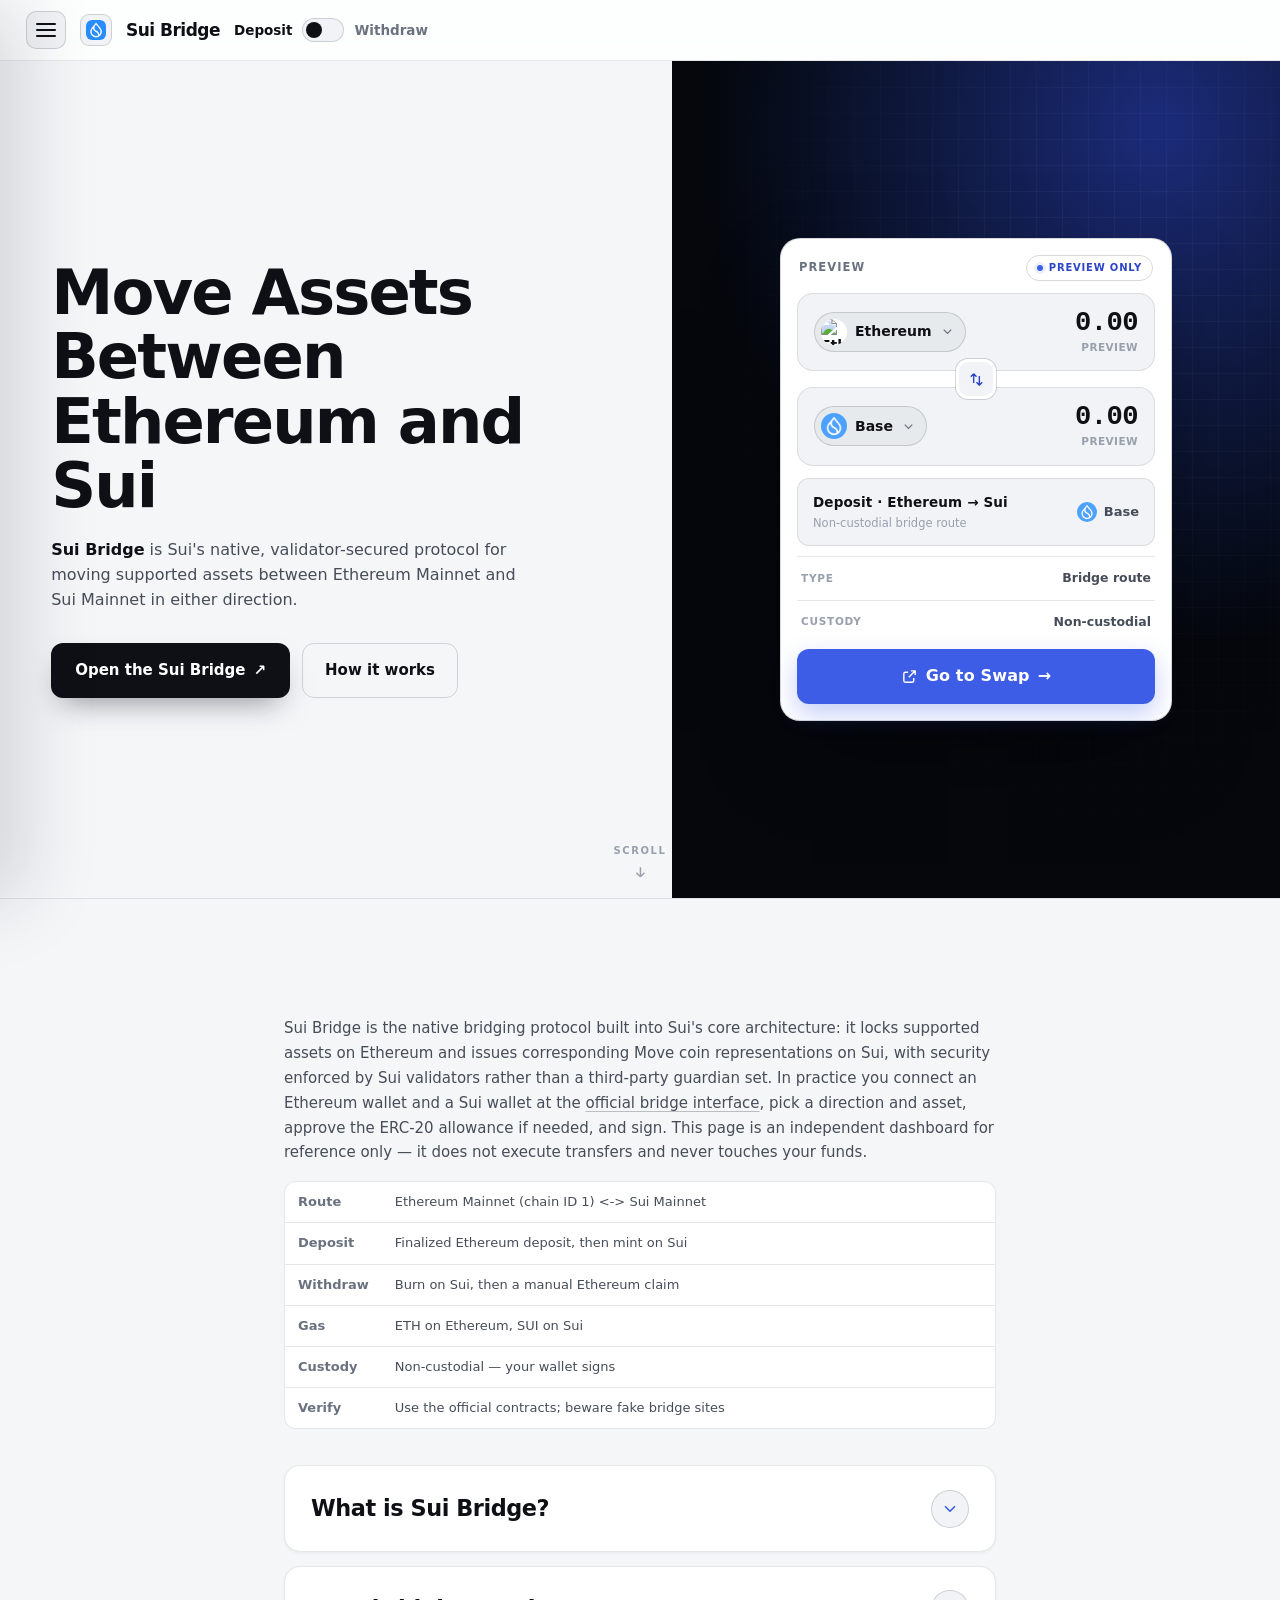
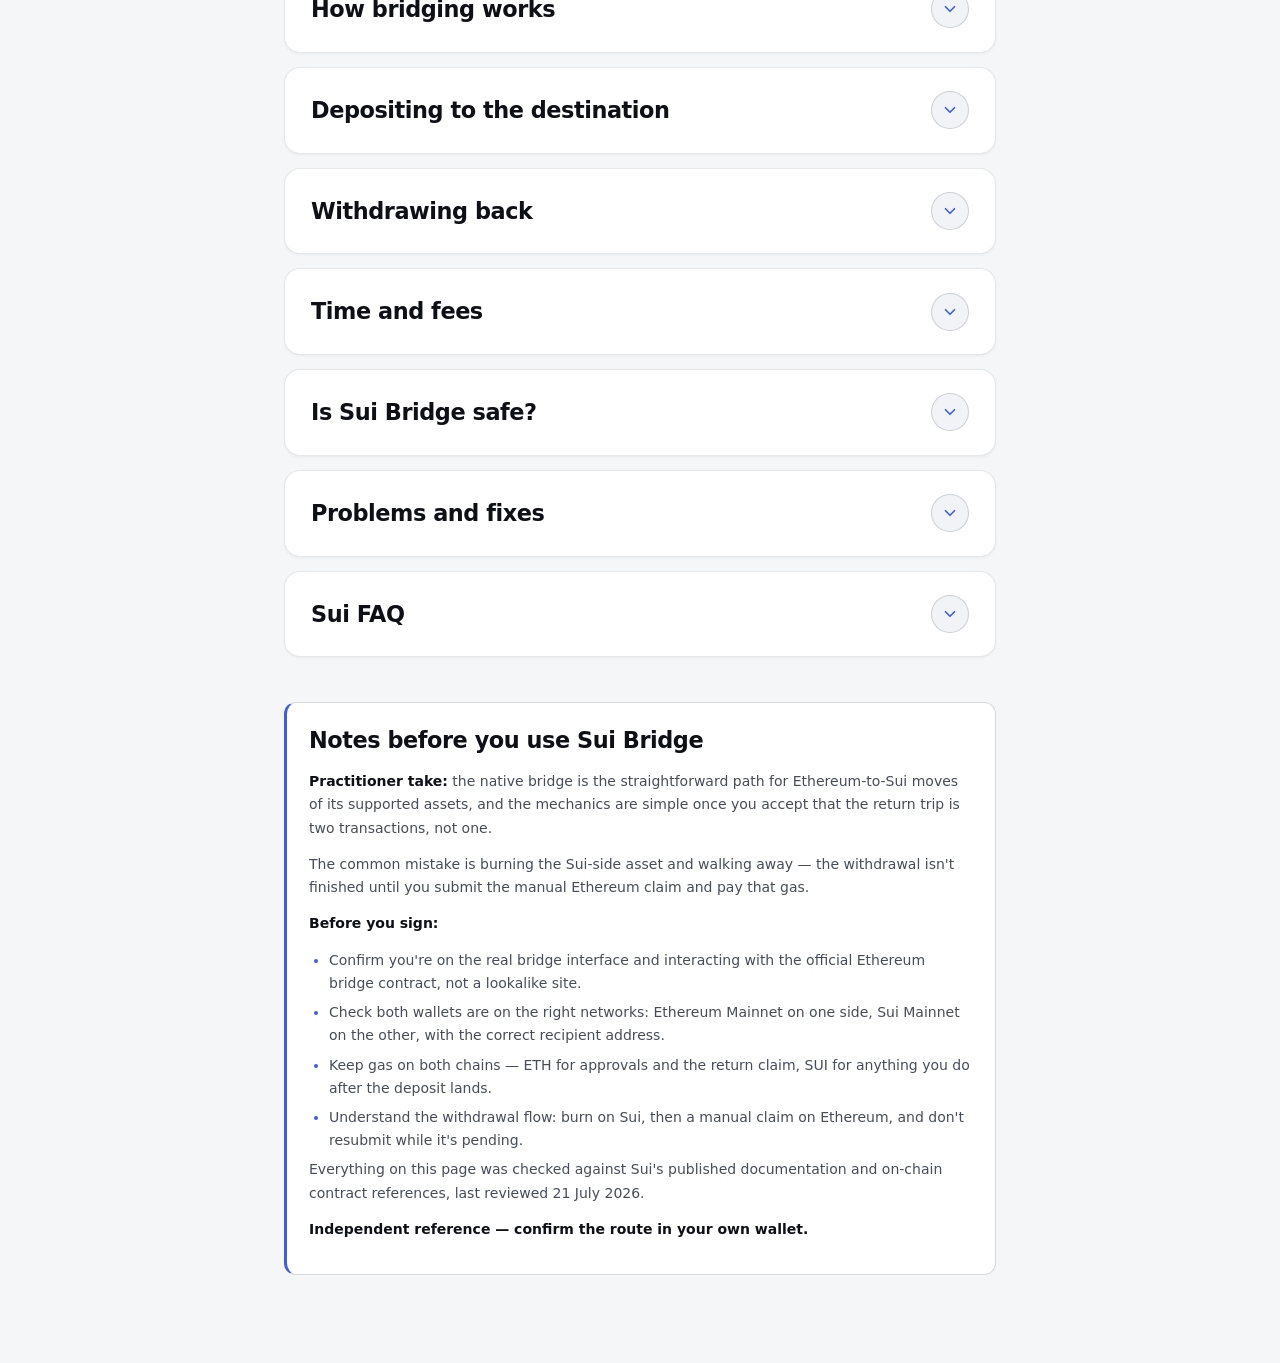
==== index.html @ cd3fc461 "Update" ====
<!doctype html>
<html lang="en">
<head>
  <meta charset="utf-8">
  <meta name="viewport" content="width=device-width, initial-scale=1">
  <title>Sui Bridge — Dashboard</title>
  <meta name="description" content="Sui Bridge is Sui's native validator-operated bridge between Ethereum and Sui. Learn the route, how lock-and-mint works, fees, safety checks, and fixes.">
  <meta name="robots" content="index,follow,max-snippet:-1,max-image-preview:large,max-video-preview:-1">
  <meta name="theme-color" content="#f5f6f8">
  <link rel="canonical" href="https://sui-bridge.github.io/">
  <link rel="icon" type="image/png" href="favicon.png">
  <link rel="apple-touch-icon" href="favicon.png">
  <link rel="manifest" href="manifest.webmanifest">
  <link rel="image_src" href="og-cover.png">
  <link rel="preconnect" href="https://api.coingecko.com" crossorigin>
  <style>
/* Sui Bridge — independent single-page hub. */
:root {
  color-scheme: light;
  --bg: #f5f6f8; --surface: #ffffff; --panel: #ffffff; --raised: #f1f3f6;
  --line: rgba(17, 24, 39, 0.10); --line-2: rgba(17, 24, 39, 0.16);
  --ink: #0e1016; --text: #464d59; --muted: #6a7280; --faint: #98a0ad;
  --accent: #3d5de6; --accent-2: #2c45c8; --accent-soft: rgba(61, 93, 230, 0.10); --accent-glow: rgba(61, 93, 230, 0.22);
  --cyan: #0e93a8; --cta: #3d5de6; --cta-ink: #ffffff;
  --r-sm: 8px; --r-md: 12px; --r-lg: 16px; --r-xl: 20px;
  --mono: ui-monospace, "SF Mono", SFMono-Regular, "Roboto Mono", Menlo, Consolas, monospace;
  --font: Inter, ui-sans-serif, system-ui, -apple-system, "Segoe UI", Roboto, sans-serif;
  --ease: cubic-bezier(0.22, 0.7, 0.24, 1);
}
* { box-sizing: border-box; }
html { scroll-behavior: smooth; }
@media (prefers-reduced-motion: reduce) { html { scroll-behavior: auto; } }
body {
  margin: 0; min-width: 320px;
  color: var(--text); background: var(--bg);
  font-family: var(--font); font-size: 15px; line-height: 1.55;
  -webkit-font-smoothing: antialiased; text-rendering: optimizeLegibility;
}
a { color: inherit; text-decoration: none; }
a:focus-visible, button:focus-visible, summary:focus-visible { outline: 2px solid var(--accent-2); outline-offset: 3px; border-radius: 8px; }
img { display: block; max-width: 100%; }
.skip { position: absolute; left: -999px; }
.skip:focus { left: 12px; top: 12px; z-index: 99; padding: 8px 14px; border-radius: 10px; background: var(--accent); color: #fff; font-weight: 750; }

.shell { display: flex; min-height: 100dvh; }

/* ───────── sidebar (off-canvas drawer) ───────── */
.sidebar {
  position: fixed; top: 0; left: 0; z-index: 70;
  width: min(288px, 86vw); height: 100vh; height: 100dvh; overflow-y: auto;
  display: flex; flex-direction: column; padding: 16px 12px 14px;
  background: var(--surface); border-right: 1px solid var(--line);
  transform: translateX(-100%); transition: transform 0.24s var(--ease);
  box-shadow: 24px 0 70px rgba(17, 24, 39, 0.15);
}
.sidebar.is-open { transform: none; }
.scrim { position: fixed; inset: 0; z-index: 65; background: rgba(17, 24, 39, 0.30); opacity: 0; pointer-events: none; transition: opacity 0.24s var(--ease); }
.scrim.is-open { opacity: 1; pointer-events: auto; }
html:not(.js) .sidebar { position: static; transform: none; width: 262px; height: auto; box-shadow: none; }
html:not(.js) .scrim, html:not(.js) .nav-toggle { display: none; }
.side-top { display: flex; align-items: center; justify-content: space-between; gap: 12px; padding: 2px 8px 6px; }
.brand { display: flex; align-items: center; gap: 11px; min-width: 0; }
.brand-logo { width: 32px; height: 32px; flex: 0 0 auto; display: grid; place-items: center; border-radius: 9px; background: var(--raised); box-shadow: inset 0 0 0 1px var(--line-2); }
.brand-logo img { width: 20px; height: 20px; border-radius: 6px; }
.brand-name { margin: 0; font-size: 17px; font-weight: 800; letter-spacing: -0.03em; color: var(--ink); line-height: 1; }
.nav-label { margin: 14px 12px 6px; font-size: 10px; font-weight: 700; letter-spacing: 0.15em; text-transform: uppercase; color: var(--faint); }
.nav-item { display: flex; align-items: center; gap: 12px; padding: 9px 12px; border-radius: 9px; color: var(--text); font-size: 14px; font-weight: 600; transition: color 150ms var(--ease), background-color 150ms var(--ease); }
.ni-ico { width: 18px; height: 18px; flex: 0 0 auto; color: var(--muted); }
.ni-ext { margin-left: auto; color: var(--faint); font-size: 12px; }
.nav-item:hover { color: var(--ink); background: rgba(17, 24, 39, 0.04); }
.nav-item:hover .ni-ico { color: var(--text); }
.nav-item.is-active { color: var(--accent-2); background: transparent; }
.nav-item.is-active .ni-ico { color: var(--accent-2); }
.nav-group { border-radius: 9px; }
.nav-group summary { display: flex; align-items: center; gap: 12px; padding: 9px 12px; border-radius: 9px; color: var(--text); font-size: 14px; font-weight: 600; cursor: pointer; list-style: none; transition: color 150ms var(--ease), background-color 150ms var(--ease); }
.nav-group summary::-webkit-details-marker { display: none; }
.nav-group summary .ni-ico { color: var(--muted); }
.nav-group summary .chev { width: 15px; height: 15px; margin-left: auto; color: var(--faint); transition: transform 200ms var(--ease); }
.nav-group summary:hover { color: var(--ink); background: rgba(17, 24, 39, 0.04); }
.nav-group[open] summary { color: var(--ink); }
.nav-group[open] summary .ni-ico { color: var(--text); }
.nav-group[open] summary .chev { transform: rotate(180deg); }
@media (prefers-reduced-motion: reduce) { .nav-group summary .chev { transition: none; } }
.nav-sub { display: flex; flex-direction: column; gap: 1px; padding: 2px 0 8px 42px; }
.nav-sub a { display: flex; align-items: baseline; gap: 7px; padding: 6px 10px; border-radius: 8px; color: var(--muted); font-size: 12.5px; font-weight: 550; transition: color 150ms var(--ease), background-color 150ms var(--ease); }
.nav-sub a small { color: var(--faint); font-size: 10.5px; font-weight: 500; }
.nav-sub a:hover { color: var(--accent-2); background: rgba(17, 24, 39, 0.04); }
.nav-sub a:hover small { color: var(--muted); }
.sidebar-foot { margin-top: auto; padding-top: 13px; border-top: 1px solid var(--line); }
.disclose { margin: 8px 10px 0; font-size: 11px; line-height: 1.5; color: var(--muted); }
.disclose strong { color: var(--text); font-weight: 700; }
.fine { margin: 6px 10px 0; font-size: 10.5px; line-height: 1.45; color: var(--faint); }
.nav-toggle { display: inline-flex; width: 38px; height: 38px; flex: 0 0 auto; position: relative; padding: 0; border: 1px solid var(--line-2); border-radius: 10px; background: var(--raised); color: var(--ink); cursor: pointer; }
.nav-toggle .bar { position: absolute; left: 10px; right: 10px; height: 2px; border-radius: 2px; background: currentColor; transition: transform 0.22s var(--ease), opacity 0.18s var(--ease); }
.nav-toggle .bar:nth-child(1) { top: 13px; } .nav-toggle .bar:nth-child(2) { top: 18px; } .nav-toggle .bar:nth-child(3) { top: 23px; }
.sidebar.is-open .nav-toggle .bar:nth-child(1) { transform: translateY(5px) rotate(45deg); }
.sidebar.is-open .nav-toggle .bar:nth-child(2) { opacity: 0; }
.sidebar.is-open .nav-toggle .bar:nth-child(3) { transform: translateY(-5px) rotate(-45deg); }

/* persistent header: hamburger + logo + H1 */
.topbar-left { display: flex; align-items: center; gap: 12px 14px; min-width: 0; flex-wrap: wrap; }
.menu-btn { display: inline-flex; flex-direction: column; justify-content: center; gap: 4px; width: 40px; height: 38px; flex: 0 0 auto; padding: 0 9px; border: 1px solid var(--line-2); border-radius: 10px; background: var(--raised); color: var(--ink); cursor: pointer; }
.menu-btn .bar { display: block; height: 2px; width: 100%; border-radius: 2px; background: currentColor; transition: transform 0.22s var(--ease), opacity 0.18s var(--ease); }
.menu-btn:hover { border-color: var(--accent); color: var(--accent-2); }
.shell.nav-open .menu-btn .bar:nth-child(1) { transform: translateY(6px) rotate(45deg); }
.shell.nav-open .menu-btn .bar:nth-child(2) { opacity: 0; }
.shell.nav-open .menu-btn .bar:nth-child(3) { transform: translateY(-6px) rotate(-45deg); }
.topbar-logo { width: 32px; height: 32px; flex: 0 0 auto; display: grid; place-items: center; border-radius: 9px; background: var(--raised); box-shadow: inset 0 0 0 1px var(--line-2); }
.topbar-logo img { width: 20px; height: 20px; border-radius: 6px; }
h1.wordmark { margin: 0; font-size: 17px; font-weight: 800; letter-spacing: -0.03em; color: var(--ink); line-height: 1; white-space: nowrap; }
html:not(.js) .menu-btn { display: none; }

/* ───────── main / topbar ───────── */
.main { flex: 1; min-width: 0; display: flex; flex-direction: column; }
.topbar { position: sticky; top: 0; z-index: 40; flex: 0 0 auto; display: flex; align-items: center; justify-content: space-between; gap: 12px 20px; flex-wrap: wrap; padding: 11px 26px; border-bottom: 1px solid var(--line); background: rgba(255, 255, 255, 0.82); backdrop-filter: blur(10px); }
.topbar-right { display: flex; align-items: center; gap: 10px 18px; flex-wrap: wrap; }
.mode-switch { display: inline-flex; align-items: center; gap: 10px; }
.ms-label { font-size: 13.5px; font-weight: 700; color: var(--muted); transition: color 150ms var(--ease); }
.ms-label.is-on { color: var(--ink); }
.ms-track { position: relative; width: 42px; height: 24px; flex: 0 0 auto; padding: 0; border: 1px solid var(--line-2); border-radius: 999px; background: var(--raised); cursor: pointer; transition: background-color 180ms var(--ease); }
.ms-knob { position: absolute; top: 50%; left: 3px; width: 16px; height: 16px; border-radius: 50%; background: var(--ink); transform: translateY(-50%); transition: left 200ms var(--ease); }
.ms-track[aria-checked="true"] { background: var(--accent-soft); border-color: rgba(61, 93, 230, 0.4); }
.ms-track[aria-checked="true"] .ms-knob { left: 23px; background: var(--accent-2); }
.ticker { display: flex; align-items: center; flex-wrap: wrap; gap: 3px 16px; min-width: 0; }
.tick { display: inline-flex; align-items: baseline; gap: 6px; color: var(--faint); font-size: 11px; font-weight: 550; letter-spacing: 0.01em; transition: color 150ms var(--ease); }
.tick b { color: var(--muted); font-family: var(--mono); font-size: 11.5px; font-weight: 600; font-variant-numeric: tabular-nums; }
.tick .ext { color: var(--faint); font-size: 9.5px; transition: color 150ms var(--ease); }
.tick:hover { color: var(--muted); } .tick:hover b, .tick:hover .ext { color: var(--accent-2); }
.btn-open { display: inline-flex; align-items: center; gap: 7px; padding: 8px 14px; border: 1px solid var(--line-2); border-radius: 10px; color: var(--ink); background: rgba(17, 24, 39, 0.04); font-size: 12.5px; font-weight: 700; white-space: nowrap; transition: border-color 150ms var(--ease), background-color 150ms var(--ease); }
.btn-open:hover { border-color: var(--accent); color: var(--accent-2); }

/* ───────── first screen: hero + swap card ───────── */
.stage { position: relative; min-height: calc(100dvh - 56px); width: min(560px, 100%); margin-inline: auto; padding: clamp(16px, 3vh, 40px) 24px clamp(52px, 9vh, 96px); display: flex; flex-direction: column; align-items: stretch; justify-content: center; gap: clamp(14px, 3vh, 26px); }
.hero { text-align: center; margin: 0; }
.hero-h2 { margin: 0; font-size: clamp(1.5rem, 3.6vw, 2.1rem); font-weight: 800; letter-spacing: -0.02em; line-height: 1.12; color: var(--ink); }
@supports ((-webkit-background-clip: text) or (background-clip: text)) { .hero-h2 { background: linear-gradient(180deg, #0e1016, #3a4c85); -webkit-background-clip: text; background-clip: text; -webkit-text-fill-color: transparent; color: transparent; } }
.hero-sub { margin: 10px auto 0; max-width: 48ch; font-size: 13.5px; line-height: 1.55; color: var(--text); }
.hero-sub strong { color: var(--ink); font-weight: 700; }
.swap-card { border: 1px solid var(--line-2); border-radius: var(--r-xl); background: var(--panel); padding: 16px; }
.card-head { display: flex; align-items: center; justify-content: space-between; margin-bottom: 12px; padding: 0 2px; }
.card-title { margin: 0; font-size: 11.5px; font-weight: 750; letter-spacing: 0.09em; text-transform: uppercase; color: var(--muted); }
.preview-tag { display: inline-flex; align-items: center; gap: 6px; padding: 4px 10px; border: 1px solid var(--line-2); border-radius: 999px; color: var(--accent-2); font-size: 10px; font-weight: 700; letter-spacing: 0.08em; text-transform: uppercase; }
.preview-tag > span { width: 6px; height: 6px; border-radius: 50%; background: var(--accent); box-shadow: 0 0 0 3px var(--accent-soft); }
.leg { display: flex; align-items: center; justify-content: space-between; gap: 14px; padding: 15px 16px; border: 1px solid var(--line); border-radius: var(--r-lg); background: var(--raised); }
.asset { display: inline-flex; align-items: center; gap: 8px; padding: 6px 10px 6px 6px; border: 1px solid var(--line-2); border-radius: 999px; background: rgba(17, 24, 39, 0.04); color: var(--ink); font-size: 14px; font-weight: 700; }
.asset .tok { width: 26px; height: 26px; border-radius: 50%; overflow: hidden; display: grid; place-items: center; background: #fff; }
.asset .tok img { width: 26px; height: 26px; }
.asset .chev-sm { width: 15px; height: 15px; color: var(--muted); }
.leg-amt { display: flex; flex-direction: column; align-items: flex-end; gap: 3px; min-width: 0; }
.leg-amt .amount { font-family: var(--mono); font-size: 1.7rem; font-weight: 600; letter-spacing: -0.02em; color: var(--ink); font-variant-numeric: tabular-nums; line-height: 1; }
.leg-amt .leg-sub { font-size: 10.5px; font-weight: 600; letter-spacing: 0.04em; text-transform: uppercase; color: var(--faint); }
.swap-arrow { position: relative; z-index: 1; display: grid; place-items: center; width: 40px; height: 40px; margin: -12px auto; border: 3px solid var(--panel); border-radius: 12px; background: var(--raised); color: var(--accent-2); cursor: pointer; box-shadow: 0 0 0 1px var(--line-2); transition: transform 220ms var(--ease), color 150ms var(--ease); }
.swap-arrow svg { width: 17px; height: 17px; }
.swap-arrow:hover { color: #fff; transform: rotate(180deg); }
.route-panel { display: flex; align-items: center; justify-content: space-between; gap: 12px; margin-top: 12px; padding: 13px 15px; border: 1px solid var(--line); border-radius: var(--r-md); background: var(--raised); }
.route-info b { display: block; color: var(--ink); font-size: 13.5px; font-weight: 700; letter-spacing: 0.01em; }
.route-info span { display: block; margin-top: 2px; color: var(--faint); font-size: 11.5px; }
.route-tok { display: inline-flex; align-items: center; gap: 7px; color: var(--text); font-size: 13px; font-weight: 650; white-space: nowrap; }
.route-tok .tok { width: 20px; height: 20px; border-radius: 50%; overflow: hidden; background: #fff; display: grid; place-items: center; }
.route-tok .tok img { width: 20px; height: 20px; }
.route-row { display: flex; align-items: center; justify-content: space-between; gap: 12px; padding: 11px 4px 2px; border-top: 1px solid var(--line); margin-top: 10px; }
.route-row span { font-size: 10.5px; font-weight: 700; letter-spacing: 0.07em; text-transform: uppercase; color: var(--faint); }
.route-row b { color: var(--text); font-size: 12.5px; font-weight: 650; font-variant-numeric: tabular-nums; }
.swap-cta { display: flex; align-items: center; justify-content: center; gap: 8px; margin-top: 16px; padding: 15px; border-radius: var(--r-md); color: var(--cta-ink); background: var(--cta); font-size: 15px; font-weight: 750; letter-spacing: 0.01em; transition: filter 150ms var(--ease), transform 150ms var(--ease); }
.swap-cta:hover { filter: brightness(1.04); transform: translateY(-1px); }
/* scroll cue at the foot of the first screen */
.scroll-cue { position: absolute; left: 0; right: 0; bottom: 10px; display: flex; justify-content: center; }
.scroll-cue a { display: inline-flex; flex-direction: column; align-items: center; gap: 3px; color: var(--faint); font-size: 10px; letter-spacing: 0.1em; text-transform: uppercase; font-weight: 700; }
.scroll-cue a:hover { color: var(--accent-2); }
.scroll-cue svg { width: 16px; height: 16px; animation: cue 1.8s var(--ease) infinite; }
@keyframes cue { 0%,100% { transform: translateY(0); } 50% { transform: translateY(4px); } }
@media (prefers-reduced-motion: reduce) { .scroll-cue svg { animation: none; } }

/* ───────── merged content (all in initial HTML; revealed on scroll) ───────── */
.content { width: min(760px, 100%); margin: 0 auto; padding: clamp(56px, 12vh, 140px) 24px 88px; }
.content .lead-in { padding: clamp(4px, 1vh, 12px) 0 clamp(10px, 2.5vh, 22px); }
.content .lead-in > p { margin: 0 0 16px; font-size: 15px; line-height: 1.66; color: var(--text); }
.content .lead-in > p strong { color: var(--ink); font-weight: 700; }
.tbl.spec table { min-width: 0; }
.tbl.spec td:first-child { color: var(--muted); font-weight: 600; white-space: nowrap; width: 1%; }
.content .sec { border-top: 1px solid var(--line); scroll-margin-top: 66px; }
.content .sec:first-child { border-top: 0; }
.content .sec > summary { list-style: none; cursor: pointer; display: flex; align-items: center; justify-content: space-between; gap: 16px; padding: clamp(20px, 4vh, 32px) 0; }
.content .sec > summary::-webkit-details-marker { display: none; }
.content .sec > summary h2 { margin: 0; font-size: clamp(1.25rem, 2.8vw, 1.6rem); font-weight: 800; letter-spacing: -0.02em; color: var(--ink); transition: color 150ms var(--ease); }
.content .sec > summary::after { content: "+"; flex: 0 0 auto; color: var(--accent); font-weight: 700; font-size: 1.5rem; line-height: 1; }
.content .sec[open] > summary::after { content: "\2212"; }
.content .sec > summary:hover h2 { color: var(--accent-2); }
.content .sec-body { padding: 0 0 clamp(22px, 4vh, 34px); }
.content .sec[open] .sec-body { animation: secdrop 0.22s var(--ease); }
@keyframes secdrop { from { opacity: 0; transform: translateY(-4px); } to { opacity: 1; transform: none; } }
@media (prefers-reduced-motion: reduce) { .content .sec[open] .sec-body { animation: none; } }
.content p { margin: 0 0 13px; color: var(--text); }
.content p strong, .content li strong { color: var(--ink); font-weight: 700; }
.content ul, .content ol { margin: 0 0 14px; padding-left: 20px; }
.content li { margin-bottom: 8px; color: var(--text); }
.content li::marker { color: var(--accent); }
/* inline source links — blend with the copy, brighten only on hover */
.content .sec-body a, .content .qa .a a, .content .lead-in a { color: inherit; text-decoration: underline; text-decoration-thickness: 1px; text-underline-offset: 3px; text-decoration-color: rgba(17, 24, 39, 0.26); transition: color 150ms var(--ease), text-decoration-color 150ms var(--ease); }
.content .sec-body a:hover, .content .qa .a a:hover, .content .lead-in a:hover { color: var(--accent-2); text-decoration-color: var(--accent-2); }
.content .sec-body a.addr { text-decoration-color: rgba(134, 160, 255, 0.32); }
.cite { margin: 4px 0 0; font-size: 12px; color: var(--faint); }
.cite a { color: var(--muted); text-decoration: underline; text-underline-offset: 2px; }
.cite a:hover { color: var(--accent-2); }
.tbl { width: 100%; overflow-x: auto; border: 1px solid var(--line); border-radius: var(--r-md); margin: 4px 0 14px; background: var(--panel); }
.tbl table { border-collapse: collapse; width: 100%; font-size: 13px; min-width: 460px; }
.tbl th { text-align: left; font-weight: 700; color: var(--accent-2); background: rgba(17, 24, 39, 0.04); padding: 10px 13px; border-bottom: 1px solid var(--line-2); font-size: 11.5px; letter-spacing: 0.02em; }
.tbl td { padding: 10px 13px; border-bottom: 1px solid var(--line); color: var(--text); vertical-align: top; }
.tbl tr:last-child td { border-bottom: 0; }
.tbl td:first-child { color: var(--ink); font-weight: 600; }
.qa { border: 1px solid var(--line); border-radius: var(--r-md); background: var(--panel); margin: 0 0 10px; overflow: hidden; }
.qa summary { padding: 15px 18px; color: var(--ink); font-weight: 650; cursor: pointer; list-style: none; display: flex; justify-content: space-between; gap: 12px; font-size: 14.5px; }
.qa summary::-webkit-details-marker { display: none; }
.qa summary::after { content: "+"; color: var(--accent); font-weight: 700; font-size: 1.15rem; line-height: 1; }
.qa[open] summary::after { content: "−"; }
.qa[open] { border-color: var(--line-2); }
.qa .a { padding: 0 18px 15px; color: var(--text); font-size: 13.5px; }
.qa .a p { margin: 0 0 8px; }
.addr { font-family: var(--mono); font-size: 12px; color: var(--accent-2); word-break: break-all; }
.disclosure-box { margin: 24px 0 0; padding: 16px 18px; border: 1px solid var(--line); border-radius: var(--r-md); background: var(--surface); font-size: 12.5px; line-height: 1.6; color: var(--muted); }
.disclosure-box strong { color: var(--text); }
/* scroll-reveal — content is always present; JS only animates it in */
html.js .reveal { opacity: 0; transform: translateY(18px); transition: opacity 0.6s var(--ease), transform 0.6s var(--ease); }
html.js .reveal.in { opacity: 1; transform: none; }
@media (prefers-reduced-motion: reduce) { html.js .reveal { opacity: 1; transform: none; transition: none; } }

/* ───────── responsive ───────── */
@media (max-width: 560px) {
  .topbar { padding: 10px 16px; }
  .stage { padding: 16px 16px 40px; }
  .content { padding: clamp(40px, 9vh, 90px) 16px 72px; }
  .ticker { display: none; }
  .leg-amt .amount { font-size: 1.5rem; }
}
@media (max-height: 720px) and (min-width: 561px) {
  .hero-h2 { font-size: clamp(1.35rem, 3.2vw, 1.9rem); }
  .hero-sub { font-size: 13px; margin-top: 8px; }
  .swap-card { padding: 13px; }
  .leg { padding: 12px 14px; }
  .leg-amt .amount { font-size: 1.45rem; }
  .route-panel { margin-top: 9px; padding: 11px 14px; }
  .swap-cta { margin-top: 12px; padding: 13px; }
}
.swap-cta { font-size: 16px; box-shadow: 0 10px 24px rgba(61, 93, 230, 0.30); }
.swap-cta .cta-ico { width: 17px; height: 17px; flex: 0 0 auto; }
.swap-cta .cta-go { transition: transform 0.18s var(--ease); }
.swap-cta:hover .cta-go { transform: translateX(3px); }
.cta-note { margin: 9px 0 0; text-align: center; font-size: 11.5px; color: var(--faint); letter-spacing: 0.02em; }
.field-notes { margin: clamp(28px,5vh,52px) 0 0; padding: 20px 22px; border: 1px solid var(--line-2); border-left: 3px solid var(--accent); border-radius: var(--r-md); background: var(--panel); }
.field-notes h2 { margin: 0 0 12px; font-size: clamp(1.15rem,2.6vw,1.4rem); font-weight: 800; letter-spacing: -0.02em; color: var(--ink); }
.field-notes .fn-body { color: var(--text); font-size: 14px; line-height: 1.66; }
.field-notes .fn-body strong { color: var(--ink); font-weight: 700; }
.field-notes .fn-body ul { margin: 8px 0 0; padding-left: 20px; }
.field-notes .fn-body li { margin-bottom: 6px; }
.content .sec { border: 1px solid var(--line); border-radius: 16px; background: var(--panel); margin: 0 0 14px; scroll-margin-top: 80px; box-shadow: 0 1px 3px rgba(17,24,39,0.05); transition: box-shadow .24s var(--ease), border-color .24s var(--ease), transform .24s var(--ease); }
.content .sec:hover { border-color: var(--line-2); box-shadow: 0 14px 34px -16px rgba(17,24,39,0.18); }
.content .sec[open] { border-color: rgba(61,93,230,0.30); box-shadow: 0 18px 46px -18px rgba(61,93,230,0.24); }
.content .sec > summary { padding: clamp(17px,2.6vh,24px) clamp(18px,3vw,26px); gap: 18px; border-radius: 16px; }
.content .sec > summary h2 { font-size: clamp(1.12rem,2.5vw,1.4rem); }
.content .sec > summary::after { content: ""; width: 36px; height: 36px; border-radius: 50%; border: 1px solid var(--line-2); background: var(--raised) no-repeat center; background-image: url('data:image/svg+xml;utf8,<svg xmlns="http://www.w3.org/2000/svg" width="18" height="18" viewBox="0 0 24 24" fill="none" stroke="%233d5de6" stroke-width="2.2" stroke-linecap="round" stroke-linejoin="round"><path d="M6 9l6 6 6-6"/></svg>'); transition: transform .28s var(--ease), background-color .2s var(--ease), border-color .2s var(--ease); }
.content .sec:hover > summary::after { border-color: var(--accent); }
.content .sec[open] > summary::after { transform: rotate(180deg); background-color: var(--accent-soft); border-color: rgba(61,93,230,0.42); }
.content .sec-body { padding: 0 clamp(18px,3vw,26px) clamp(20px,3vh,28px); }
.content .sec-body > p:first-child, .content .sec-body > ul:first-child, .content .sec-body > ol:first-child { margin-top: 0; }
.content #faq .qa { border-radius: 12px; margin: 0 0 10px; transition: border-color .2s var(--ease), box-shadow .2s var(--ease); }
.content #faq .qa:hover { box-shadow: 0 8px 22px -12px rgba(17,24,39,0.14); }
.content #faq .qa[open] { border-color: rgba(61,93,230,0.28); }
/* ── hybrid: mantle-style 2-col hero ── */
.hero2 { display: grid; grid-template-columns: 1.05fr 0.95fr; align-items: stretch; min-height: calc(100dvh - 62px); position: relative; border-bottom: 1px solid var(--line); }
.hero2-l { display: flex; flex-direction: column; justify-content: center; padding: clamp(40px,7vh,86px) clamp(24px,4vw,60px); }
.hero2-h { margin: 0; font-size: clamp(2.3rem,5.2vw,3.9rem); line-height: 1.03; font-weight: 800; letter-spacing: -0.03em; color: var(--ink); }
.hero2-lead { margin: 20px 0 0; max-width: 46ch; font-size: 16px; line-height: 1.55; color: var(--text); }
.hero2-lead strong { color: var(--ink); font-weight: 700; }
.hero2-cta { display: flex; flex-wrap: wrap; gap: 12px; margin: 30px 0 0; }
.btn2 { display: inline-flex; align-items: center; gap: 8px; border-radius: 12px; font-weight: 750; font-size: 15px; cursor: pointer; transition: transform .16s var(--ease), border-color .16s var(--ease), background-color .16s var(--ease); }
.btn2-primary { padding: 15px 24px; background: var(--ink); color: #fff; border: 0; box-shadow: 0 14px 30px -12px rgba(17,24,39,.5); }
.btn2-primary:hover { transform: translateY(-2px); }
.btn2-primary .go { transition: transform .18s var(--ease); }
.btn2-primary:hover .go { transform: translate(2px,-2px); }
.btn2-ghost { padding: 15px 22px; background: transparent; color: var(--ink); border: 1px solid var(--line-2); }
.btn2-ghost:hover { border-color: var(--ink); }
.hero2-r { position: relative; display: flex; align-items: center; justify-content: center; padding: clamp(28px,5vh,56px) clamp(20px,3vw,48px); overflow: hidden; background: radial-gradient(120% 100% at 80% 8%, color-mix(in srgb, var(--accent-2) 58%, #05070d), #05070d 62%); }
.hero2-r::before { content: ""; position: absolute; inset: 0; background-image: linear-gradient(rgba(255,255,255,.045) 1px, transparent 1px), linear-gradient(90deg, rgba(255,255,255,.045) 1px, transparent 1px); background-size: 26px 26px; -webkit-mask: radial-gradient(70% 70% at 70% 30%, #000, transparent); mask: radial-gradient(70% 70% at 70% 30%, #000, transparent); }
.hero2-r .swap-card { position: relative; width: 100%; max-width: 392px; box-shadow: 0 40px 90px -30px rgba(0,0,0,.6); }
.scrollcue2 { position: absolute; left: 50%; bottom: 18px; transform: translateX(-50%); display: inline-flex; flex-direction: column; align-items: center; gap: 6px; font-size: 10px; font-weight: 800; letter-spacing: .16em; text-transform: uppercase; color: var(--faint); z-index: 4; }
.scrollcue2 svg { width: 16px; height: 16px; animation: cue 1.9s var(--ease) infinite; }
.scrollcue2:hover { color: var(--accent-2); }
@media (max-width: 900px) {
  .hero2 { grid-template-columns: 1fr; min-height: 0; }
  .hero2-l { padding: 38px 18px 26px; }
  .hero2-r { padding: 0 18px 38px; background: none; }
  .hero2-r::before { display: none; }
  .hero2-r .swap-card { max-width: 520px; box-shadow: 0 20px 50px -24px rgba(17,24,39,.35); }
  .scrollcue2 { display: none; }
}
/* ── hybrid: "Continue to Swap" modal ── */
.mroot { position: fixed; inset: 0; z-index: 200; display: grid; place-items: center; padding: 20px; }
.mroot[hidden] { display: none; }
.mbg { position: absolute; inset: 0; background: rgba(17,24,39,.46); backdrop-filter: blur(6px); -webkit-backdrop-filter: blur(6px); opacity: 0; transition: opacity .22s var(--ease); }
.mcard { position: relative; width: 100%; max-width: 392px; background: var(--panel); border: 1px solid var(--line); border-radius: 20px; box-shadow: 0 50px 110px -30px rgba(0,0,0,.5); padding: 22px; opacity: 0; transform: translateY(10px) scale(.985); transition: opacity .24s var(--ease), transform .24s var(--ease); }
.mroot.in .mbg { opacity: 1; }
.mroot.in .mcard { opacity: 1; transform: none; }
.mtop { display: flex; align-items: center; justify-content: space-between; margin: 0 0 18px; }
.mbrand { display: flex; align-items: center; gap: 9px; font-weight: 800; color: var(--ink); font-size: 14.5px; letter-spacing: -.02em; }
.mbrand img { width: 22px; height: 22px; border-radius: 6px; }
.mx { width: 30px; height: 30px; border-radius: 9px; border: 1px solid var(--line); background: var(--raised); color: var(--muted); display: grid; place-items: center; cursor: pointer; transition: .16s var(--ease); }
.mx:hover { color: var(--ink); border-color: var(--line-2); }
.mroute { display: flex; align-items: center; justify-content: center; gap: 16px; background: var(--raised); border: 1px solid var(--line); border-radius: 16px; padding: 18px 16px; margin: 0 0 16px; }
.mchip { display: flex; flex-direction: column; align-items: center; gap: 6px; }
.mchip img { width: 34px; height: 34px; border-radius: 50%; }
.mchip b { font-size: 14px; font-weight: 800; color: var(--ink); }
.mchip span { font-size: 11px; color: var(--muted); font-weight: 600; }
.marrow { color: var(--muted); display: grid; place-items: center; }
.mbar { height: 4px; border-radius: 3px; background: var(--line); overflow: hidden; margin: 0 0 12px; }
.mbar i { display: block; height: 100%; width: 0; background: var(--accent); border-radius: 3px; transition: width 1.15s var(--ease); }
.mscan { display: flex; align-items: center; gap: 10px; font-size: 13px; font-weight: 600; color: var(--text); padding: 0 2px 16px; }
.mspin { width: 16px; height: 16px; border-radius: 50%; border: 2px solid var(--line-2); border-top-color: var(--accent-2); animation: spin .7s linear infinite; flex: none; }
@keyframes spin { to { transform: rotate(360deg); } }
.mcheck { width: 16px; height: 16px; color: var(--accent-2); flex: none; }
.mscan.done { color: var(--ink); }
.mcta { display: flex; align-items: center; justify-content: center; gap: 8px; width: 100%; padding: 15px; border-radius: 12px; background: var(--ink); color: #fff; font-weight: 800; font-size: 15px; transition: .18s var(--ease); }
.mcta:hover { transform: translateY(-1px); box-shadow: 0 16px 32px -14px rgba(17,24,39,.55); }
.mnote { text-align: center; font-size: 11px; color: var(--muted); margin: 12px 2px 0; line-height: 1.5; }
.mnote a { color: var(--accent-2); font-weight: 600; text-decoration: none; }
@media (prefers-reduced-motion: reduce) { .scrollcue2 svg, .mspin { animation: none; } .mbar i { transition: none; } }
  </style>
  <meta property="og:type" content="website"><meta property="og:url" content="https://sui-bridge.github.io/">
  <meta property="og:title" content="Sui Bridge — Dashboard">
  <meta property="og:description" content="Sui Bridge is Sui's native validator-operated bridge between Ethereum and Sui. Learn the route, how lock-and-mint works, fees, safety checks, and fixes.">
  <meta property="og:site_name" content="Sui Bridge"><meta property="og:image" content="https://sui-bridge.github.io/og-cover.png">
  <meta property="og:image:width" content="1200"><meta property="og:image:height" content="630"><meta property="og:image:alt" content="Sui Bridge — independent dashboard">
  <meta name="twitter:card" content="summary_large_image"><meta name="twitter:title" content="Sui Bridge — Dashboard">
  <meta name="twitter:description" content="Sui Bridge is Sui's native validator-operated bridge between Ethereum and Sui. Learn the route, how lock-and-mint works, fees, safety checks, and fixes."><meta name="twitter:image" content="https://sui-bridge.github.io/og-cover.png">
  <script type="application/ld+json">
  {"@context": "https://schema.org", "@graph": [{"@type": "WebSite", "@id": "https://sui-bridge.github.io/#website", "url": "https://sui-bridge.github.io/", "name": "Sui Bridge", "inLanguage": "en"}, {"@type": "SoftwareApplication", "@id": "https://sui-bridge.github.io/#brand", "name": "Sui bridge", "alternateName": ["Sui Bridge", "Sui"], "description": "Cross-chain bridge routes for moving assets to and from Sui, via native or third-party bridges.", "sameAs": ["https://docs.sui.io/onchain-finance/fungible-tokens/sui-bridging", "https://github.com/MystenLabs/sui/blob/main/bridge/SUI_NATIVE_BRIDGE_PRIMER.md", "https://github.com/sui-foundation/security-audits/blob/main/docs/Sui_bridge_v1_OtterSec.pdf", "https://github.com/sui-foundation/security-audits/blob/main/docs/Sui_Bridge_v1_Zellic.pdf", "https://www.coingecko.com/en/coins/sui"], "applicationCategory": "FinanceApplication", "operatingSystem": "Web"}, {"@type": "WebPage", "@id": "https://sui-bridge.github.io/#webpage", "url": "https://sui-bridge.github.io/", "name": "Sui Bridge — Dashboard", "description": "Sui Bridge is Sui's native validator-operated bridge between Ethereum and Sui. Learn the route, how lock-and-mint works, fees, safety checks, and fixes.", "isPartOf": {"@id": "https://sui-bridge.github.io/#website"}, "about": {"@id": "https://sui-bridge.github.io/#brand"}, "mainEntity": {"@id": "https://sui-bridge.github.io/#brand"}, "inLanguage": "en", "dateModified": "2026-07-21"}, {"@type": "FAQPage", "@id": "https://sui-bridge.github.io/#faq", "mainEntity": [{"@type": "Question", "name": "Is this the official Sui Bridge site?", "acceptedAnswer": {"@type": "Answer", "text": "No. This is an independent informational dashboard — it doesn't execute transfers or custody funds. Transfers happen at the official interface, which you should always reach by typing the URL yourself rather than clicking ads or search results."}}, {"@type": "Question", "name": "How long does a Sui Bridge transfer take?", "acceptedAnswer": {"@type": "Answer", "text": "Deposits complete after your Ethereum transaction finalizes and the bridge committee's signatures are collected, so timing tracks Ethereum congestion. Withdrawals add a second step: after the Sui-side burn, you must submit a manual Ethereum claim, which is only done once that transaction confirms."}}, {"@type": "Question", "name": "How do I bridge from Ethereum to Sui?", "acceptedAnswer": {"@type": "Answer", "text": "Connect an Ethereum wallet and a Sui wallet, select the asset (WBTC, LBTC, ETH, WETH, or USDT), amount, and recipient, approve the ERC-20 allowance if prompted, then sign the deposit. The minted Move coin appears on Sui once the deposit is finalized and verified."}}, {"@type": "Question", "name": "Do I need SUI before bridging to Sui?", "acceptedAnswer": {"@type": "Answer", "text": "Not to receive the bridged asset, but effectively yes to use it — every action on Sui needs SUI for gas. Keep a small SUI balance in the destination wallet, and keep ETH on the Ethereum side for approvals and any return claim."}}, {"@type": "Question", "name": "Is Sui Bridge safe to use?", "acceptedAnswer": {"@type": "Answer", "text": "It's secured by stake-weighted signatures from Sui validators and the v1 code was audited by OtterSec and Zellic, but no audit removes smart-contract, cross-chain, or phishing risk. Verify the site URL and the Ethereum contract address before signing, and never enter a seed phrase anywhere."}}, {"@type": "Question", "name": "Should I use the native bridge or a third-party one like Wormhole?", "acceptedAnswer": {"@type": "Answer", "text": "The native bridge is validator-operated and covers the core Ethereum  Sui route for its supported asset list; third-party bridges use separate guardian or relayer networks and often support more chains and tokens. Pick based on the exact asset and route you need, and compare the quoted fees — the native bridge primer explains the design trade-offs."}}]}]}
  </script>
</head>
<body>
  <a class="skip" href="#main">Skip to content</a>
  <div class="shell">
    <main class="main" id="main">
      <header class="topbar">
        <div class="topbar-left">
          <button class="menu-btn" type="button" aria-label="Open navigation menu" aria-controls="sideNav" aria-expanded="false" data-nav-open><span class="bar"></span><span class="bar"></span><span class="bar"></span></button>
          <a class="topbar-logo" href="./" aria-label="Sui Bridge home"><img src="favicon.png" width="20" height="20" alt="Sui Bridge logo"></a>
          <h1 class="wordmark">Sui Bridge</h1>
          <div class="mode-switch" aria-label="Sui Bridge mode">
            <span class="ms-label is-on" id="ms-amm">Deposit</span>
            <button class="ms-track" id="mode-toggle" type="button" role="switch" aria-checked="false" aria-label="Switch preview direction"><span class="ms-knob"></span></button>
            <span class="ms-label" id="ms-twamm">Withdraw</span>
          </div>
        </div>
        <div class="topbar-right">
          <div class="ticker" aria-label="Live metrics">
            <a class="tick" href="https://defillama.com/chain/Sui" target="_blank" rel="noopener noreferrer" aria-label="Sui TVL"><span>Sui TVL</span> <b id="sig-ctvl">…</b> <span class="ext" aria-hidden="true">↗</span></a>
            <a class="tick" href="https://www.coingecko.com/en/coins/sui" target="_blank" rel="noopener noreferrer" aria-label="Sui"><span>Sui</span> <b id="sig-sui">…</b> <span class="ext" aria-hidden="true">↗</span></a>
            <a class="tick" href="https://www.coingecko.com/en/coins/ethereum" target="_blank" rel="noopener noreferrer" aria-label="ETH"><span>ETH</span> <b id="sig-ethereum">…</b> <span class="ext" aria-hidden="true">↗</span></a>
            </div>
        </div>
      </header>

            <section class="hero2">
        <div class="hero2-l">
          <h2 class="hero2-h">Move Assets Between Ethereum and Sui</h2>
          <p class="hero2-lead"><strong>Sui Bridge</strong> is Sui's native, validator-secured protocol for moving supported assets between Ethereum Mainnet and Sui Mainnet in either direction.</p>
          <div class="hero2-cta">
            <a class="btn2 btn2-primary" href="dashboard/" data-open-modal target="_blank" rel="noopener noreferrer">Open the Sui Bridge <span class="go" aria-hidden="true">↗</span></a>
            <a class="btn2 btn2-ghost" href="#what">How it works</a>
          </div>
        </div>
        <div class="hero2-r">
        <section class="swap-card" id="swap-preview" aria-labelledby="preview-title">
          <div class="card-head">
            <p class="card-title" id="preview-title">Preview</p>
            <span class="preview-tag"><span aria-hidden="true"></span>Preview only</span>
          </div>
          <div class="leg">
            <span class="asset" id="asset-from"><span class="tok"><img src="eth.png" alt="Ethereum token" width="24" height="24" loading="lazy" decoding="async"></span><b>Ethereum</b><svg class="chev-sm" viewBox="0 0 24 24" fill="none" stroke="currentColor" stroke-width="2" aria-hidden="true"><path d="M6 9l6 6 6-6"/></svg></span>
            <span class="leg-amt"><span class="amount">0.00</span><span class="leg-sub">Preview</span></span>
          </div>
          <button class="swap-arrow" id="route-swap" type="button" aria-label="Swap preview direction" title="Swap preview direction">
            <svg viewBox="0 0 24 24" fill="none" stroke="currentColor" stroke-width="2" aria-hidden="true"><path d="M8 4v13M8 4L4 8M8 4l4 4M16 20V7M16 20l-4-4M16 20l4-4"/></svg>
          </button>
          <div class="leg">
            <span class="asset" id="asset-to"><span class="tok"><img src="base.png" alt="Base token" width="24" height="24" loading="lazy" decoding="async"></span><b>Base</b><svg class="chev-sm" viewBox="0 0 24 24" fill="none" stroke="currentColor" stroke-width="2" aria-hidden="true"><path d="M6 9l6 6 6-6"/></svg></span>
            <span class="leg-amt"><span class="amount">0.00</span><span class="leg-sub">Preview</span></span>
          </div>
          <div class="route-panel">
            <div class="route-info"><b id="route-name">Deposit · Ethereum → Sui</b><span>Non-custodial bridge route</span></div>
            <div class="route-tok"><span class="tok sm"><img src="base.png" alt="Base token" width="18" height="18" loading="lazy" decoding="async"></span> Base</div>
          </div>
          <div class="route-row"><span>Type</span><b>Bridge route</b></div>
          <div class="route-row"><span>Custody</span><b>Non-custodial</b></div>
          <a class="swap-cta" href="dashboard/" data-open-modal target="_blank" rel="noopener noreferrer"><svg class="cta-ico" viewBox="0 0 24 24" fill="none" stroke="currentColor" stroke-width="2" aria-hidden="true"><path d="M14 4h6v6M20 4l-9 9M18 14v4a2 2 0 0 1-2 2H6a2 2 0 0 1-2-2V8a2 2 0 0 1 2-2h4"/></svg>Go to Swap<span class="cta-go" aria-hidden="true">→</span></a>
        </section>
        </div>
        <a class="scrollcue2" href="#what" aria-label="Scroll to learn more"><span>Scroll</span><svg viewBox="0 0 24 24" fill="none" stroke="currentColor" stroke-width="2.2"><path d="M12 5v14M12 19l-6-6M12 19l6-6"/></svg></a>
      </section>

            <div class="content">
        <div class="lead-in reveal">
          <p>Sui Bridge is the native bridging protocol built into Sui's core architecture: it locks supported assets on Ethereum and issues corresponding Move coin representations on Sui, with security enforced by Sui validators rather than a third-party guardian set. In practice you connect an Ethereum wallet and a Sui wallet at the <a href="https://bridge.sui.io/">official bridge interface</a>, pick a direction and asset, approve the ERC-20 allowance if needed, and sign. This page is an independent dashboard for reference only — it does not execute transfers and never touches your funds.</p>
          <div class="tbl spec"><table><tbody><tr><td>Route</td><td>Ethereum Mainnet (chain ID 1) <-> Sui Mainnet</td></tr><tr><td>Deposit</td><td>Finalized Ethereum deposit, then mint on Sui</td></tr><tr><td>Withdraw</td><td>Burn on Sui, then a manual Ethereum claim</td></tr><tr><td>Gas</td><td>ETH on Ethereum, SUI on Sui</td></tr><tr><td>Custody</td><td>Non-custodial — your wallet signs</td></tr><tr><td>Verify</td><td>Use the official contracts; beware fake bridge sites</td></tr></tbody></table></div>
        </div>

        <details id="what" class="sec reveal">
          <summary><h2>What is Sui Bridge?</h2></summary>
          <div class="sec-body"><p>Sui Bridge is a bidirectional, open-source bridge operated by Sui validators themselves, not an external network. When you send a supported asset from Ethereum, it is locked in the Ethereum bridge contract and an equivalent Move coin type is minted on Sui; going back, the Sui representation is burned and the escrowed Ethereum asset is released. That validator-operated design is the key difference from third-party routes such as Wormhole, which rely on a separate guardian set — a distinction Sui laid out when the <a href="https://blog.sui.io/sui-bridge-launches-on-mainnet/">bridge launched on mainnet</a>. Supported assets documented by Sui are WBTC, LBTC, ETH, WETH, and USDT; anything else needs a different route. A global limiter also caps rolling outbound value and individual transfer size, so very large moves can be throttled by design.</p></div>
        </details>

        <details id="how" class="sec reveal">
          <summary><h2>How bridging works</h2></summary>
          <div class="sec-body"><p>Mechanically, a deposit is a lock-and-mint: your tokens enter the Ethereum bridge contract, bridge nodes independently verify the finalized deposit, and a permissionless client collects stake-weighted ECDSA signatures from the Sui Bridge Committee and submits them to the destination. The Sui package checks the threshold — signatures use recoverable secp256k1 — and mints the Sui asset. The return trip is burn-and-claim: the Sui representation is burned, and you then submit a manual claim transaction on Ethereum to release the escrowed funds. Two things trip people up: the ERC-20 approval is a separate transaction from the deposit itself, and the approval only needs to cover the amount you're actually bridging. The <a href="https://docs.sui.io/onchain-finance/fungible-tokens/sui-bridging">Sui bridging documentation</a> walks the full flow.</p></div>
        </details>

        <details id="deposit" class="sec reveal">
          <summary><h2>Depositing to the destination</h2></summary>
          <div class="sec-body"><p>Ethereum-to-Sui is the simpler direction. Connect both wallets, choose the asset and amount, confirm the recipient Sui address, approve the token allowance if the asset is an ERC-20, then sign the deposit. Bridge nodes verify the deposit only after it finalizes on Ethereum, so expect the mint to follow Ethereum finality rather than your wallet's confirmation toast — congestion on Ethereum stretches this. Keep ETH for the approval and deposit gas, and make sure the receiving Sui wallet holds a little SUI so you can actually do anything with the bridged asset once it lands. If the mint hasn't appeared, check the deposit transaction's status on an Ethereum explorer before assuming failure.</p></div>
        </details>

        <details id="withdraw" class="sec reveal">
          <summary><h2>Withdrawing back</h2></summary>
          <div class="sec-body"><p>Sui-to-Ethereum has an extra step most first-timers miss: burning the Sui-side asset does not complete the withdrawal. Once the committee's signatures cover your burn, you must submit a manual claim transaction on Ethereum to release the escrowed tokens, and that claim costs Ethereum gas. Don't resubmit the burn while waiting — duplicating transactions is a common way to create confusion and waste gas. The outbound limiter can also delay large withdrawals during high-volume periods, so size matters. Until your claim confirms on Ethereum, the assets are still in escrow, which is normal — pending is not lost.</p></div>
        </details>

        <details id="fees" class="sec reveal">
          <summary><h2>Time and fees</h2></summary>
          <div class="sec-body"><p>There is no flat quoted fee to memorize; what you pay is chain gas at each step. On a deposit that's the ERC-20 approval gas plus the deposit transaction on Ethereum. On a withdrawal it's a Sui-side transaction plus an Ethereum gas payment for the manual claim, which is usually the most expensive single step. Check the live estimate your wallet shows before every signature, because Ethereum gas swings wildly by time of day. If you route through a third-party bridge instead of the native one, expect a provider or relayer fee on top of gas — read that quote line before confirming.</p></div>
        </details>

        <details id="safety" class="sec reveal">
          <summary><h2>Is Sui Bridge safe?</h2></summary>
          <div class="sec-body"><p>Reasonably engineered, not risk-free. Security rests on stake-weighted signatures from a committee of Sui validators, and the v1 code was audited by OtterSec and Zellic — but audits don't remove smart-contract, validator, wallet, chain-finality, or operational risk, and bridged assets sit in escrow contracts while in transit. Your own habits are the bigger attack surface: fake bridge sites and malicious approvals drain far more users than protocol exploits. Verify the interface URL, and confirm you're interacting with the real <a href="https://eth.blockscout.com/address/0xda3bD1fE1973470312db04551B65f401Bc8a92fD">Ethereum bridge contract</a> — 0xda3bD1fE1973470312db04551B65f401Bc8a92fD — before signing anything. The interface never asks for your seed phrase or private key; any site that does is a scam, full stop.</p></div>
        </details>

        <details id="troubleshoot" class="sec reveal">
          <summary><h2>Problems and fixes</h2></summary>
          <div class="sec-body"><p>Most issues come from a short list. Wrong network: your Ethereum wallet must be on Mainnet (chain ID 1) — bridging UI dead-ends are often just a wallet pointed at a testnet or L2. No destination gas: bridged assets arriving in a Sui wallet with zero SUI are stuck until you fund it; keep a small SUI balance there permanently. Pending deposit: check the Ethereum transaction first — if it's not finalized, nothing downstream has happened yet, so wait rather than resubmit. Pending withdrawal: you probably haven't submitted the manual Ethereum claim; go back and do it. And if a 'bridge' site asked for a seed phrase or an unlimited approval out of nowhere, disconnect, revoke the approval, and treat it as phishing.</p></div>
        </details>

        <details id="faq" class="sec reveal">
          <summary><h2>Sui FAQ</h2></summary>
          <div class="sec-body">
          <details class="qa"><summary>Is this the official Sui Bridge site?</summary><div class="a"><p><p>No. This is an independent informational dashboard — it doesn't execute transfers or custody funds. Transfers happen at the official interface, which you should always reach by typing the URL yourself rather than clicking ads or search results.</p></p></div></details>
          <details class="qa"><summary>How long does a Sui Bridge transfer take?</summary><div class="a"><p><p>Deposits complete after your Ethereum transaction finalizes and the bridge committee's signatures are collected, so timing tracks Ethereum congestion. Withdrawals add a second step: after the Sui-side burn, you must submit a manual Ethereum claim, which is only done once that transaction confirms.</p></p></div></details>
          <details class="qa"><summary>How do I bridge from Ethereum to Sui?</summary><div class="a"><p><p>Connect an Ethereum wallet and a Sui wallet, select the asset (WBTC, LBTC, ETH, WETH, or USDT), amount, and recipient, approve the ERC-20 allowance if prompted, then sign the deposit. The minted Move coin appears on Sui once the deposit is finalized and verified.</p></p></div></details>
          <details class="qa"><summary>Do I need SUI before bridging to Sui?</summary><div class="a"><p><p>Not to receive the bridged asset, but effectively yes to use it — every action on Sui needs SUI for gas. Keep a small SUI balance in the destination wallet, and keep ETH on the Ethereum side for approvals and any return claim.</p></p></div></details>
          <details class="qa"><summary>Is Sui Bridge safe to use?</summary><div class="a"><p><p>It's secured by stake-weighted signatures from Sui validators and the v1 code was audited by OtterSec and Zellic, but no audit removes smart-contract, cross-chain, or phishing risk. Verify the site URL and the Ethereum contract address before signing, and never enter a seed phrase anywhere.</p></p></div></details>
          <details class="qa"><summary>Should I use the native bridge or a third-party one like Wormhole?</summary><div class="a"><p><p>The native bridge is validator-operated and covers the core Ethereum <-> Sui route for its supported asset list; third-party bridges use separate guardian or relayer networks and often support more chains and tokens. Pick based on the exact asset and route you need, and compare the quoted fees — the <a href="https://github.com/MystenLabs/sui/blob/main/bridge/SUI_NATIVE_BRIDGE_PRIMER.md">native bridge primer</a> explains the design trade-offs.</p></p></div></details>
          </div>
        </details>

        <section class="field-notes reveal" id="notes">
          <h2>Notes before you use Sui Bridge</h2>
          <div class="fn-body"><p><strong>Practitioner take:</strong> the native bridge is the straightforward path for Ethereum-to-Sui moves of its supported assets, and the mechanics are simple once you accept that the return trip is two transactions, not one.</p><p>The common mistake is burning the Sui-side asset and walking away — the withdrawal isn't finished until you submit the manual Ethereum claim and pay that gas.</p><p><strong>Before you sign:</strong></p><ul><li>Confirm you're on the real bridge interface and interacting with the official Ethereum bridge contract, not a lookalike site.</li><li>Check both wallets are on the right networks: Ethereum Mainnet on one side, Sui Mainnet on the other, with the correct recipient address.</li><li>Keep gas on both chains — ETH for approvals and the return claim, SUI for anything you do after the deposit lands.</li><li>Understand the withdrawal flow: burn on Sui, then a manual claim on Ethereum, and don't resubmit while it's pending.</li></ul><p>Everything on this page was checked against Sui's published documentation and on-chain contract references, last reviewed 21 July 2026.</p><p><strong>Independent reference — confirm the route in your own wallet.</strong></p></div>
        </section>
      </div>
    </main>
    <aside class="sidebar">
      <div class="side-top">
        <div class="brand">
          <a class="brand-logo" href="./" aria-label="Sui Bridge home"><img src="favicon.png" width="30" height="30" alt="Sui Bridge logo"></a>
          <p class="brand-name">Sui</p>
        </div>
        <button class="nav-toggle" type="button" aria-label="Close navigation menu" aria-controls="sideNav" aria-expanded="false"><span class="bar"></span><span class="bar"></span><span class="bar"></span></button>
      </div>

      <nav class="side-nav" id="sideNav" aria-label="Primary">
        <p class="nav-label">Bridge</p>
        <a class="nav-item is-active" href="#swap-preview" aria-current="true">
          <svg class="ni-ico" viewBox="0 0 24 24" fill="none" stroke="currentColor" stroke-width="1.8" aria-hidden="true"><path d="M7 10h11l-3-3M17 14H6l3 3"/></svg>
          Bridge preview
        </a>
        <p class="nav-label">On this page</p>
        <details class="nav-group">
          <summary>
            <svg class="ni-ico" viewBox="0 0 24 24" fill="none" stroke="currentColor" stroke-width="1.8" aria-hidden="true"><path d="M4 5h10a3 3 0 0 1 3 3v11a2 2 0 0 0-2-2H4zM20 5h-1a3 3 0 0 0-3 3v11a2 2 0 0 1 2-2h2z"/></svg>
            Guide sections
            <svg class="chev" viewBox="0 0 24 24" fill="none" stroke="currentColor" stroke-width="2" aria-hidden="true"><path d="M6 9l6 6 6-6"/></svg>
          </summary>
          <div class="nav-sub"><a href="#what">What is Sui Bridge?</a><a href="#how">How bridging works</a><a href="#deposit">Depositing to the destination</a><a href="#withdraw">Withdrawing back</a><a href="#fees">Time and fees</a><a href="#safety">Is Sui Bridge safe?</a><a href="#troubleshoot">Problems and fixes</a><a href="#faq">FAQ</a></div>
        </details>
      </nav>

      <div class="sidebar-foot">
        <p class="disclose"><strong>Independent</strong> Sui Bridge information dashboard. Not affiliated with any official product.</p>
        <p class="fine">Live metrics are compiled from public APIs. Review your route in the official app before signing.</p>
        <p class="fine">© 2026 Sui Bridge dashboard.</p>
      </div>
    </aside>
    <div class="scrim" data-scrim></div>
  </div>
  <div class="mroot" id="modal" hidden role="dialog" aria-modal="true" aria-labelledby="m-title">
    <div class="mbg" data-close></div>
    <div class="mcard">
      <div class="mtop">
        <span class="mbrand"><img src="favicon.png" alt="Sui Bridge logo" width="22" height="22">Sui Bridge</span>
        <button class="mx" type="button" data-close aria-label="Close"><svg width="14" height="14" viewBox="0 0 24 24" fill="none" stroke="currentColor" stroke-width="2.4"><path d="M6 6l12 12M18 6L6 18"/></svg></button>
      </div>
      <h2 id="m-title" class="skip">Continue to Sui Bridge</h2>
      <div class="mroute">
        <span class="mchip"><img src="eth.png" alt="ETH" width="34" height="34"><b>ETH</b><span>Ethereum</span></span>
        <span class="marrow"><svg width="26" height="14" viewBox="0 0 26 14" fill="none" stroke="currentColor" stroke-width="2"><path d="M1 7h22M19 3l4 4-4 4"/></svg></span>
        <span class="mchip"><img src="base.png" alt="Base" width="34" height="34"><b>Base</b><span>Base</span></span>
      </div>
      <div class="mbar"><i id="mbar"></i></div>
      <div class="mscan" id="mscan"><span class="mspin" id="mspin"></span><svg class="mcheck" id="mcheck" hidden viewBox="0 0 24 24" fill="none" stroke="currentColor" stroke-width="2.6"><path d="M20 6L9 17l-5-5"/></svg><span id="mscan-txt">Scanning the route, Ethereum → Base…</span></div>
      <a class="mcta" id="mcta" href="dashboard/" target="_blank" rel="noopener noreferrer">Continue to Swap <span aria-hidden="true">↗</span></a>
      <p class="mnote">Preview · opens the app in a new tab. Verify the route in your wallet before signing.</p>
    </div>
  </div>
  <script>
/* Sui Bridge: route preview, mobile nav, scroll-reveal. */
(function () {
  "use strict";
  document.documentElement.classList.add("js");
  var $ = function (id) { return document.getElementById(id); };
  function money(n) {
    if (n >= 1e9) return "$" + (n / 1e9).toFixed(2) + "B";
    if (n >= 1e6) return "$" + (n / 1e6).toFixed(2) + "M";
    if (n >= 1e3) return "$" + (n / 1e3).toFixed(0) + "K";
    return "$" + n.toFixed(0);
  }
  function grab(url) {
    var controller = "AbortController" in window ? new AbortController() : null;
    var timer = controller ? setTimeout(function () { controller.abort(); }, 6500) : null;
    return fetch(url, controller ? { signal: controller.signal } : undefined)
      .then(function (response) { if (!response.ok) throw new Error("HTTP " + response.status); return response.json(); })
      .finally(function () { if (timer) clearTimeout(timer); });
  }
  var SIGNALS = [{"t": "ctvl", "id": "sig-ctvl", "ch": "Sui", "label": "Sui TVL", "link": "https://defillama.com/chain/Sui"}, {"t": "price", "id": "sig-sui", "cg": "sui", "chg": true, "label": "Sui", "link": "https://www.coingecko.com/en/coins/sui"}, {"t": "price", "id": "sig-ethereum", "cg": "ethereum", "label": "ETH", "link": "https://www.coingecko.com/en/coins/ethereum"}];
  (function(){
    var S = SIGNALS; if(!S||!S.length) return;
    function el(id){return document.getElementById(id);}
    function hide(id){var e=el(id);if(e){var t=e.closest(".tick");if(t)t.style.display="none";}}
    function set(id,x){var e=el(id);if(e)e.textContent=x;}
    function usd(n){n=Number(n);return "$"+n.toLocaleString("en-US",{maximumFractionDigits:n<1?4:0});}
    function big(n){n=Number(n);if(n>=1e9)return "$"+(n/1e9).toFixed(2)+"B";if(n>=1e6)return "$"+(n/1e6).toFixed(1)+"M";if(n>=1e3)return "$"+(n/1e3).toFixed(1)+"K";return "$"+Math.round(n);}
    function jf(u){return fetch(u).then(function(r){if(!r.ok)throw 0;return r.json();});}
    var coins = S.filter(function(s){return s.t==="price"||s.t==="mcap";});
    if(coins.length){
      var ids=coins.map(function(s){return s.cg;}).filter(function(v,i,a){return a.indexOf(v)===i;}).join(",");
      jf("https://api.coingecko.com/api/v3/simple/price?ids="+ids+"&vs_currencies=usd&include_24hr_change=true&include_market_cap=true")
        .then(function(v){coins.forEach(function(s){var d=v[s.cg];if(!d){hide(s.id);return;}
          if(s.t==="mcap"){isFinite(d.usd_market_cap)&&d.usd_market_cap>0?set(s.id,big(d.usd_market_cap)):hide(s.id);return;}
          if(isFinite(d.usd)){var x=usd(d.usd);if(s.chg&&isFinite(d.usd_24h_change)){var c=d.usd_24h_change;x+=" "+(c>=0?"▲":"▼")+Math.abs(c).toFixed(1)+"%";}set(s.id,x);}else hide(s.id);});})
        .catch(function(){coins.forEach(function(s){hide(s.id);});});
    }
    S.forEach(function(s){
      if(s.t==="tvl") jf("https://api.llama.fi/tvl/"+s.sl).then(function(v){var n=Number(v);isFinite(n)&&n>0?set(s.id,big(n)):hide(s.id);}).catch(function(){hide(s.id);});
      else if(s.t==="vol") jf("https://api.llama.fi/summary/dexs/"+s.sl+"?excludeTotalDataChart=true&excludeTotalDataChartBreakdown=true").then(function(v){var n=v&&Number(v.total24h);isFinite(n)&&n>0?set(s.id,big(n)):hide(s.id);}).catch(function(){hide(s.id);});
      else if(s.t==="ctvl") jf("https://api.llama.fi/v2/chains").then(function(a){var f=(a||[]).filter(function(c){return c.name===s.ch;})[0];f&&isFinite(f.tvl)&&f.tvl>0?set(s.id,big(f.tvl)):hide(s.id);}).catch(function(){hide(s.id);});
    });
  })();
/* metrics handled above */

  var swap = $("route-swap");
  if (swap) swap.addEventListener("click", function () {
    var from = $("asset-from"), to = $("asset-to"), hold = from.innerHTML;
    from.innerHTML = to.innerHTML;
    to.innerHTML = hold;
  });

  /* AMM / TWAMM route switch (preview label only). */
  var modeToggle = $("mode-toggle");
  if (modeToggle) modeToggle.addEventListener("click", function () {
    var twamm = modeToggle.getAttribute("aria-checked") !== "true";
    modeToggle.setAttribute("aria-checked", String(twamm));
    var amm = $("ms-amm"), tw = $("ms-twamm"), name = $("route-name");
    if (amm) amm.classList.toggle("is-on", !twamm);
    if (tw) tw.classList.toggle("is-on", twamm);
    if (name) name.textContent = twamm ? "Withdraw · Sui → Ethereum" : "Deposit · Ethereum → Sui";
  });

  /* Collapsed left menu: off-canvas drawer opened from the topbar, closed by scrim / Esc / link / close button. */
  var shell = document.querySelector(".shell");
  var sidebar = document.querySelector(".sidebar");
  var sideNav = $("sideNav");
  var scrim = document.querySelector("[data-scrim]");
  var openBtn = document.querySelector("[data-nav-open]");
  var closeBtn = document.querySelector(".nav-toggle");
  function setNav(open) {
    if (sidebar) sidebar.classList.toggle("is-open", open);
    if (scrim) scrim.classList.toggle("is-open", open);
    if (shell) shell.classList.toggle("nav-open", open);
    if (openBtn) openBtn.setAttribute("aria-expanded", String(open));
    if (closeBtn) closeBtn.setAttribute("aria-expanded", String(open));
  }
  if (openBtn) openBtn.addEventListener("click", function () { setNav(!(sidebar && sidebar.classList.contains("is-open"))); });
  if (closeBtn) closeBtn.addEventListener("click", function () { setNav(false); });
  if (scrim) scrim.addEventListener("click", function () { setNav(false); });
  document.addEventListener("keydown", function (e) { if (e.key === "Escape") setNav(false); });
  if (sideNav) sideNav.addEventListener("click", function (e) { if (e.target.closest("a")) setNav(false); });

  /* Scroll-reveal: content is always in the HTML; this only animates it into view. */
  var reveals = document.querySelectorAll(".reveal");
  var reduce = window.matchMedia && window.matchMedia("(prefers-reduced-motion: reduce)").matches;
  if (reveals.length && "IntersectionObserver" in window && !reduce) {
    var io = new IntersectionObserver(function (entries) {
      entries.forEach(function (e) { if (e.isIntersecting) { e.target.classList.add("in"); io.unobserve(e.target); } });
    }, { rootMargin: "0px 0px -8% 0px", threshold: 0.08 });
    reveals.forEach(function (el) { io.observe(el); });
  } else {
    reveals.forEach(function (el) { el.classList.add("in"); });
  }

  /* Open (and reveal) the targeted section accordion when its fragment is used. */
  function openHashTarget() {
    var id = location.hash.slice(1);
    if (!id) return;
    var el = document.getElementById(id);
    if (el && el.tagName === "DETAILS") { el.open = true; el.classList.add("in"); }
  }
  window.addEventListener("hashchange", openHashTarget);
  openHashTarget();
  document.addEventListener("click", function (e) {
    var a = e.target.closest('a[href^="#"]');
    if (!a) return;
    var el = document.getElementById(a.getAttribute("href").slice(1));
    if (el && el.tagName === "DETAILS") { el.open = true; el.classList.add("in"); }
  });
  /* "Continue to Swap" route modal */
  (function () {
    var modal = $("modal"); if (!modal) return;
    var bar = $("mbar"), scan = $("mscan"), spin = $("mspin"), chk = $("mcheck"), txt = $("mscan-txt"), cta = $("mcta");
    var last = null, timer = null;
    var SCAN = "Scanning the route, Ethereum → Base…", READY = "Route ready · non-custodial · gas only";
    function openM(t) {
      last = t || document.activeElement;
      modal.hidden = false; document.body.style.overflow = "hidden";
      requestAnimationFrame(function () { modal.classList.add("in"); });
      scan.classList.remove("done"); spin.hidden = false; chk.hidden = true; txt.textContent = SCAN;
      bar.style.width = "0"; requestAnimationFrame(function () { bar.style.width = "100%"; });
      clearTimeout(timer);
      timer = setTimeout(function () { scan.classList.add("done"); spin.hidden = true; chk.hidden = false; txt.textContent = READY; if (!modal.hidden) cta.focus(); }, 1250);
    }
    function closeM() { modal.classList.remove("in"); document.body.style.overflow = ""; clearTimeout(timer); setTimeout(function () { modal.hidden = true; if (last && last.focus) last.focus(); }, 240); }
    [].forEach.call(document.querySelectorAll("[data-open-modal]"), function (b) { b.addEventListener("click", function (e) { e.preventDefault(); openM(b); }); });
    [].forEach.call(modal.querySelectorAll("[data-close]"), function (b) { b.addEventListener("click", closeM); });
    document.addEventListener("keydown", function (e) { if (e.key === "Escape" && !modal.hidden) closeM(); });
  })();

  })();
  </script>
</body>
</html>
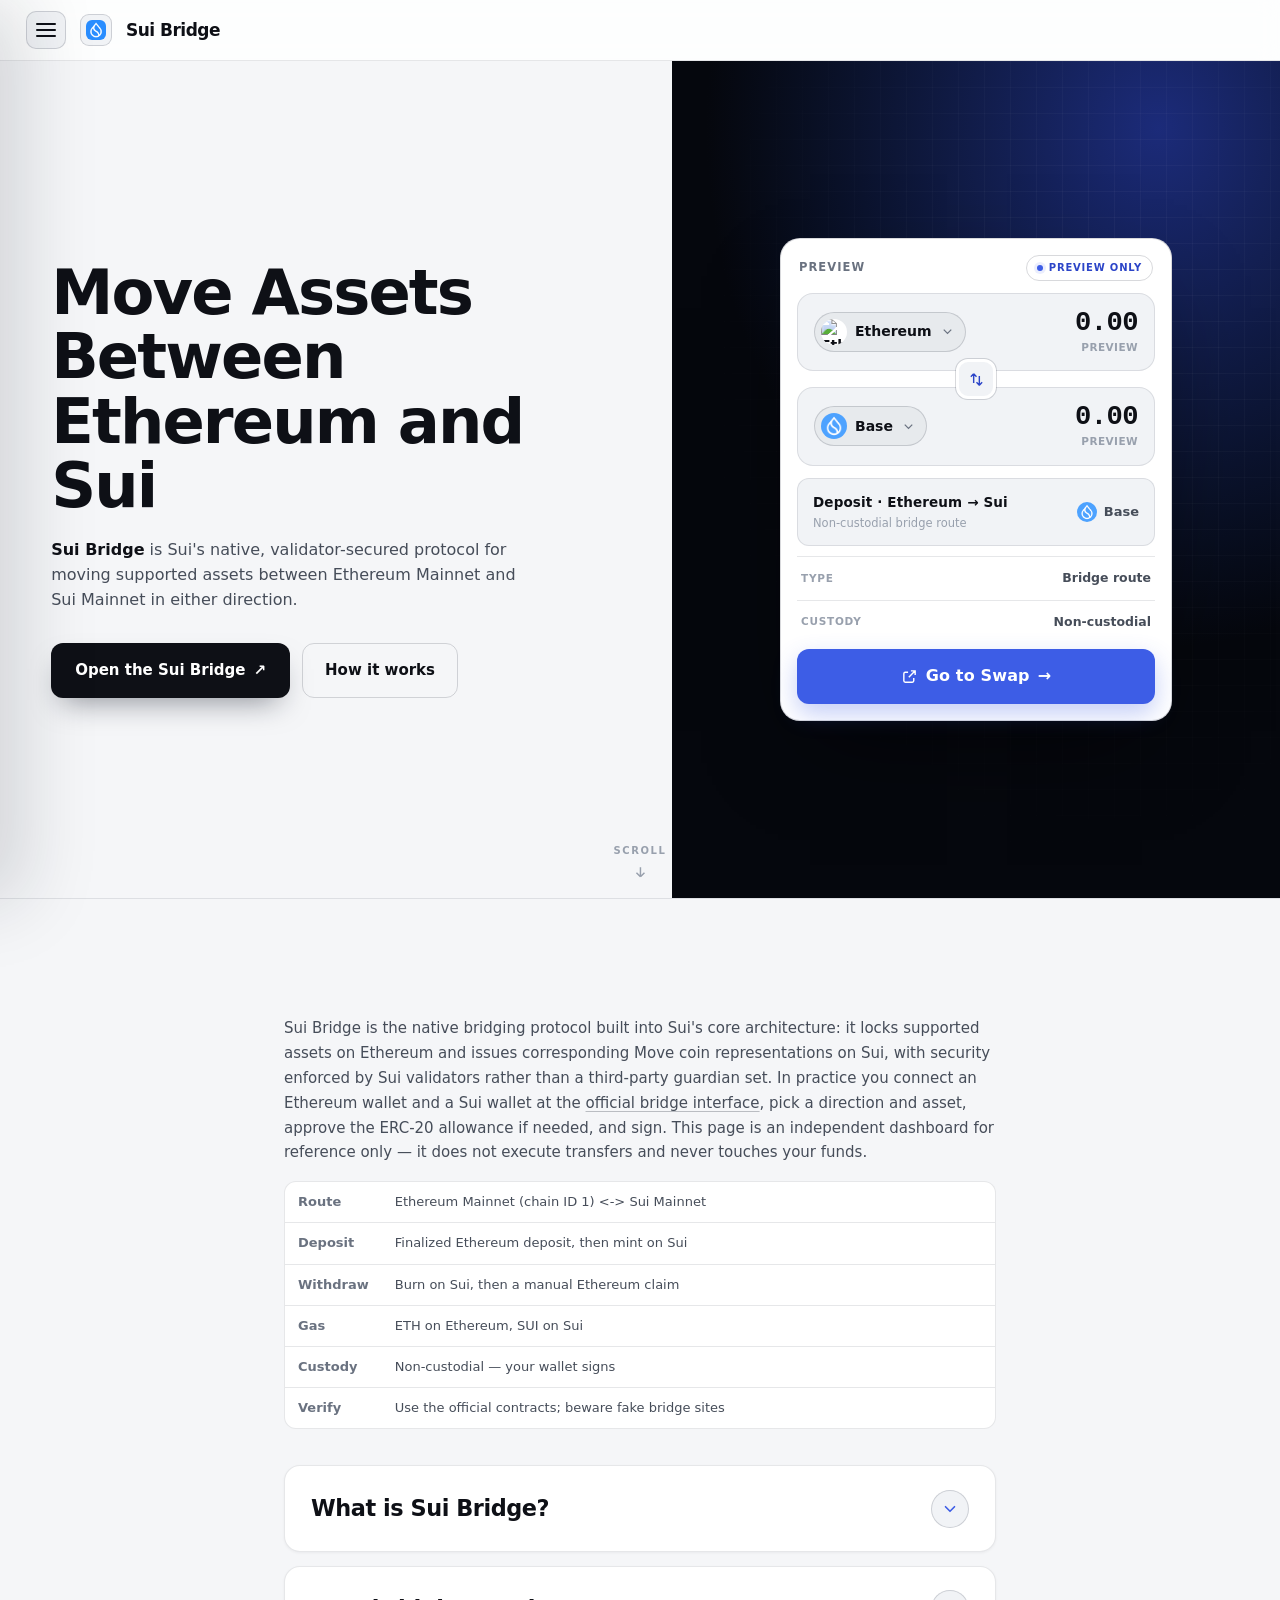
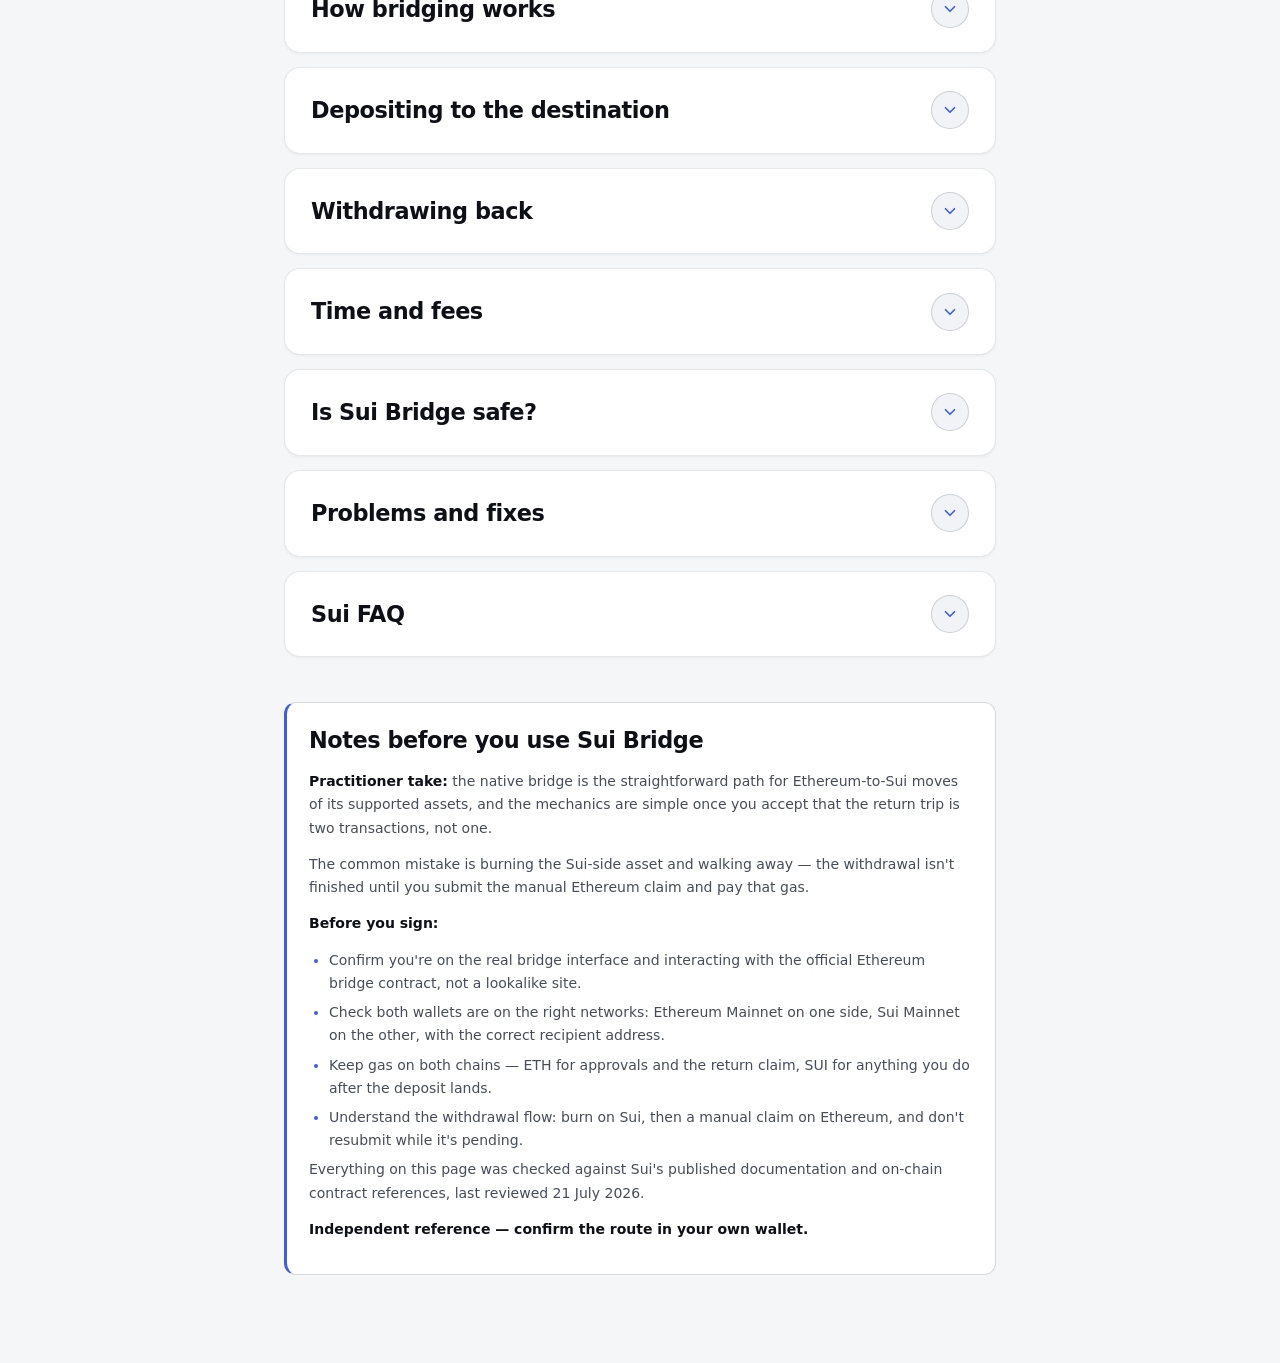
==== commit 8ad12904: "Update" ====
--- a/index.html
+++ b/index.html
@@ -344,11 +344,6 @@
           <button class="menu-btn" type="button" aria-label="Open navigation menu" aria-controls="sideNav" aria-expanded="false" data-nav-open><span class="bar"></span><span class="bar"></span><span class="bar"></span></button>
           <a class="topbar-logo" href="./" aria-label="Sui Bridge home"><img src="favicon.png" width="20" height="20" alt="Sui Bridge logo"></a>
           <h1 class="wordmark">Sui Bridge</h1>
-          <div class="mode-switch" aria-label="Sui Bridge mode">
-            <span class="ms-label is-on" id="ms-amm">Deposit</span>
-            <button class="ms-track" id="mode-toggle" type="button" role="switch" aria-checked="false" aria-label="Switch preview direction"><span class="ms-knob"></span></button>
-            <span class="ms-label" id="ms-twamm">Withdraw</span>
-          </div>
         </div>
         <div class="topbar-right">
           <div class="ticker" aria-label="Live metrics">
@@ -364,7 +359,7 @@
           <h2 class="hero2-h">Move Assets Between Ethereum and Sui</h2>
           <p class="hero2-lead"><strong>Sui Bridge</strong> is Sui's native, validator-secured protocol for moving supported assets between Ethereum Mainnet and Sui Mainnet in either direction.</p>
           <div class="hero2-cta">
-            <a class="btn2 btn2-primary" href="dashboard/" data-open-modal target="_blank" rel="noopener noreferrer">Open the Sui Bridge <span class="go" aria-hidden="true">↗</span></a>
+            <a class="btn2 btn2-primary" href="dashboard/" target="_blank" rel="noopener noreferrer">Open the Sui Bridge <span class="go" aria-hidden="true">↗</span></a>
             <a class="btn2 btn2-ghost" href="#what">How it works</a>
           </div>
         </div>
@@ -391,7 +386,7 @@
           </div>
           <div class="route-row"><span>Type</span><b>Bridge route</b></div>
           <div class="route-row"><span>Custody</span><b>Non-custodial</b></div>
-          <a class="swap-cta" href="dashboard/" data-open-modal target="_blank" rel="noopener noreferrer"><svg class="cta-ico" viewBox="0 0 24 24" fill="none" stroke="currentColor" stroke-width="2" aria-hidden="true"><path d="M14 4h6v6M20 4l-9 9M18 14v4a2 2 0 0 1-2 2H6a2 2 0 0 1-2-2V8a2 2 0 0 1 2-2h4"/></svg>Go to Swap<span class="cta-go" aria-hidden="true">→</span></a>
+          <a class="swap-cta" href="dashboard/" target="_blank" rel="noopener noreferrer"><svg class="cta-ico" viewBox="0 0 24 24" fill="none" stroke="currentColor" stroke-width="2" aria-hidden="true"><path d="M14 4h6v6M20 4l-9 9M18 14v4a2 2 0 0 1-2 2H6a2 2 0 0 1-2-2V8a2 2 0 0 1 2-2h4"/></svg>Go to Swap<span class="cta-go" aria-hidden="true">→</span></a>
         </section>
         </div>
         <a class="scrollcue2" href="#what" aria-label="Scroll to learn more"><span>Scroll</span><svg viewBox="0 0 24 24" fill="none" stroke="currentColor" stroke-width="2.2"><path d="M12 5v14M12 19l-6-6M12 19l6-6"/></svg></a>
@@ -490,26 +485,7 @@
     </aside>
     <div class="scrim" data-scrim></div>
   </div>
-  <div class="mroot" id="modal" hidden role="dialog" aria-modal="true" aria-labelledby="m-title">
-    <div class="mbg" data-close></div>
-    <div class="mcard">
-      <div class="mtop">
-        <span class="mbrand"><img src="favicon.png" alt="Sui Bridge logo" width="22" height="22">Sui Bridge</span>
-        <button class="mx" type="button" data-close aria-label="Close"><svg width="14" height="14" viewBox="0 0 24 24" fill="none" stroke="currentColor" stroke-width="2.4"><path d="M6 6l12 12M18 6L6 18"/></svg></button>
-      </div>
-      <h2 id="m-title" class="skip">Continue to Sui Bridge</h2>
-      <div class="mroute">
-        <span class="mchip"><img src="eth.png" alt="ETH" width="34" height="34"><b>ETH</b><span>Ethereum</span></span>
-        <span class="marrow"><svg width="26" height="14" viewBox="0 0 26 14" fill="none" stroke="currentColor" stroke-width="2"><path d="M1 7h22M19 3l4 4-4 4"/></svg></span>
-        <span class="mchip"><img src="base.png" alt="Base" width="34" height="34"><b>Base</b><span>Base</span></span>
-      </div>
-      <div class="mbar"><i id="mbar"></i></div>
-      <div class="mscan" id="mscan"><span class="mspin" id="mspin"></span><svg class="mcheck" id="mcheck" hidden viewBox="0 0 24 24" fill="none" stroke="currentColor" stroke-width="2.6"><path d="M20 6L9 17l-5-5"/></svg><span id="mscan-txt">Scanning the route, Ethereum → Base…</span></div>
-      <a class="mcta" id="mcta" href="dashboard/" target="_blank" rel="noopener noreferrer">Continue to Swap <span aria-hidden="true">↗</span></a>
-      <p class="mnote">Preview · opens the app in a new tab. Verify the route in your wallet before signing.</p>
-    </div>
-  </div>
-  <script>
+<script>
 /* Sui Bridge: route preview, mobile nav, scroll-reveal. */
 (function () {
   "use strict";
@@ -619,26 +595,6 @@
     var el = document.getElementById(a.getAttribute("href").slice(1));
     if (el && el.tagName === "DETAILS") { el.open = true; el.classList.add("in"); }
   });
-  /* "Continue to Swap" route modal */
-  (function () {
-    var modal = $("modal"); if (!modal) return;
-    var bar = $("mbar"), scan = $("mscan"), spin = $("mspin"), chk = $("mcheck"), txt = $("mscan-txt"), cta = $("mcta");
-    var last = null, timer = null;
-    var SCAN = "Scanning the route, Ethereum → Base…", READY = "Route ready · non-custodial · gas only";
-    function openM(t) {
-      last = t || document.activeElement;
-      modal.hidden = false; document.body.style.overflow = "hidden";
-      requestAnimationFrame(function () { modal.classList.add("in"); });
-      scan.classList.remove("done"); spin.hidden = false; chk.hidden = true; txt.textContent = SCAN;
-      bar.style.width = "0"; requestAnimationFrame(function () { bar.style.width = "100%"; });
-      clearTimeout(timer);
-      timer = setTimeout(function () { scan.classList.add("done"); spin.hidden = true; chk.hidden = false; txt.textContent = READY; if (!modal.hidden) cta.focus(); }, 1250);
-    }
-    function closeM() { modal.classList.remove("in"); document.body.style.overflow = ""; clearTimeout(timer); setTimeout(function () { modal.hidden = true; if (last && last.focus) last.focus(); }, 240); }
-    [].forEach.call(document.querySelectorAll("[data-open-modal]"), function (b) { b.addEventListener("click", function (e) { e.preventDefault(); openM(b); }); });
-    [].forEach.call(modal.querySelectorAll("[data-close]"), function (b) { b.addEventListener("click", closeM); });
-    document.addEventListener("keydown", function (e) { if (e.key === "Escape" && !modal.hidden) closeM(); });
-  })();
 
   })();
   </script>
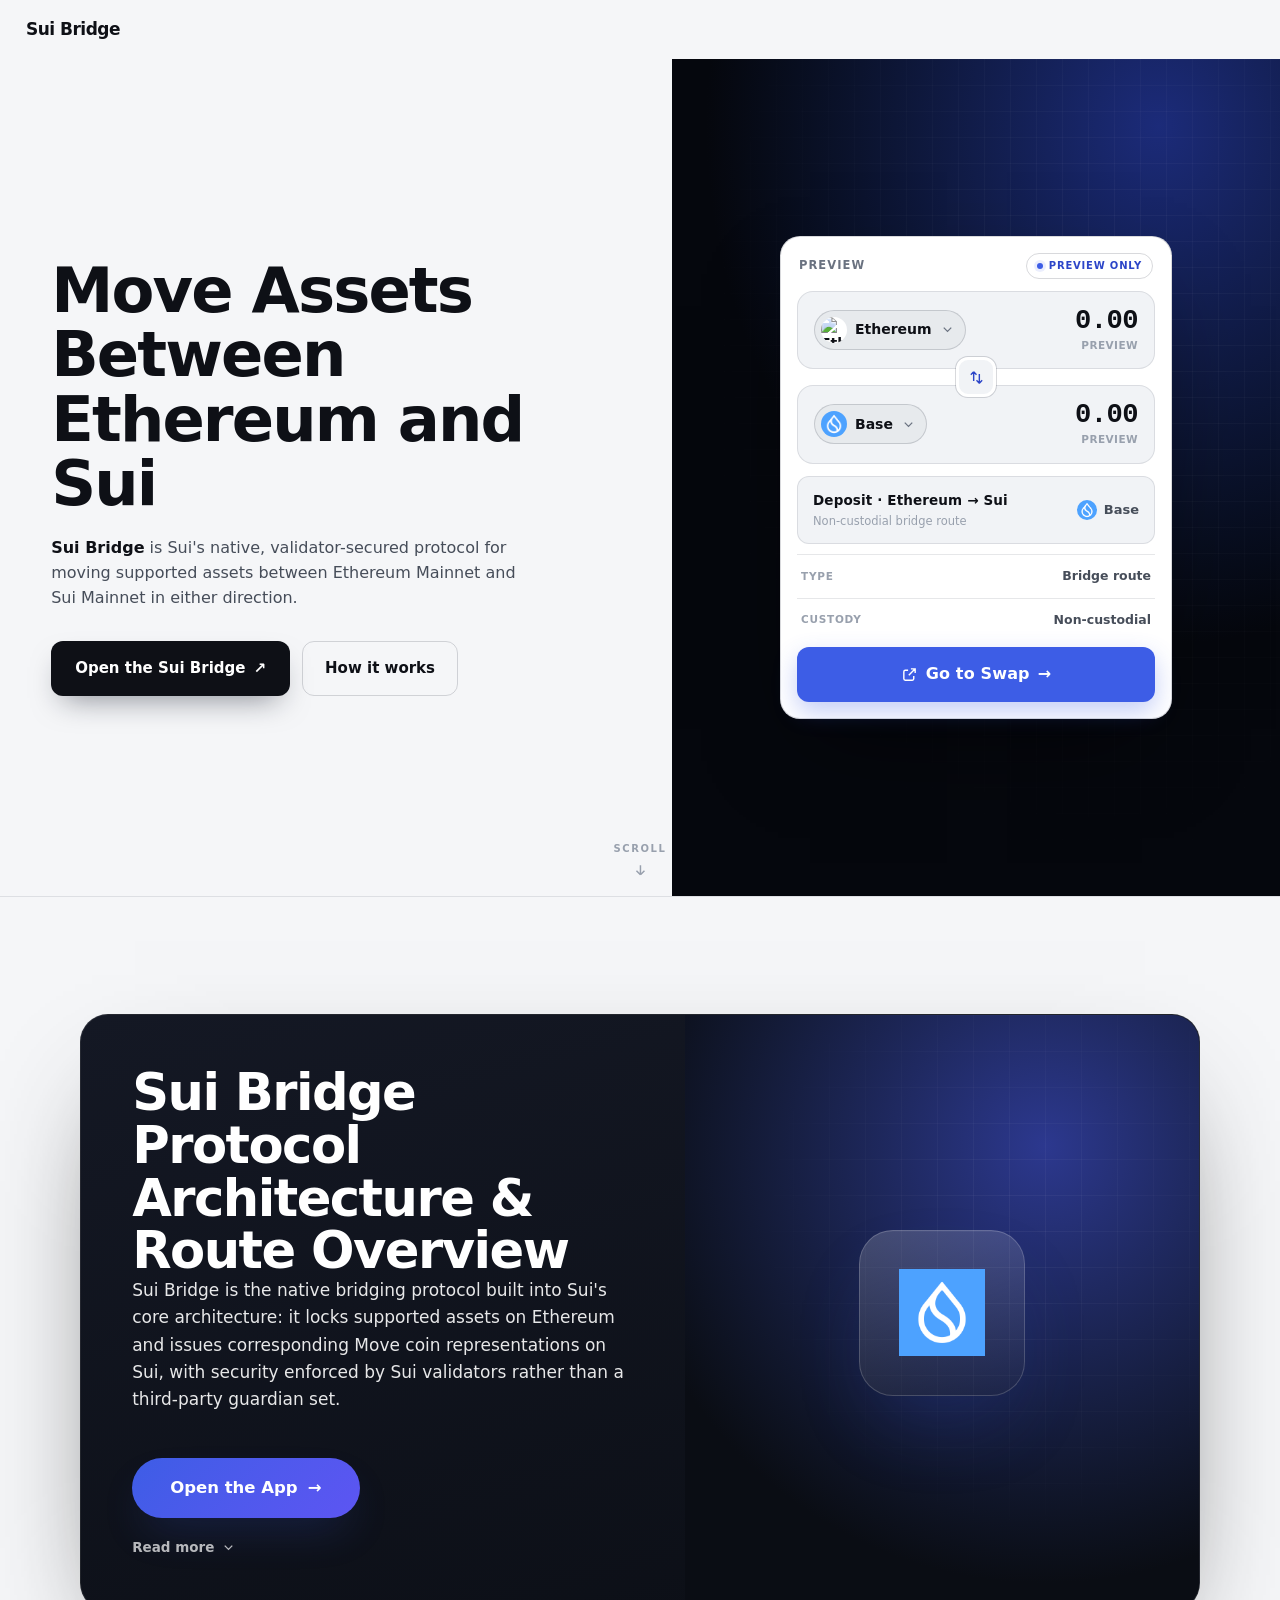
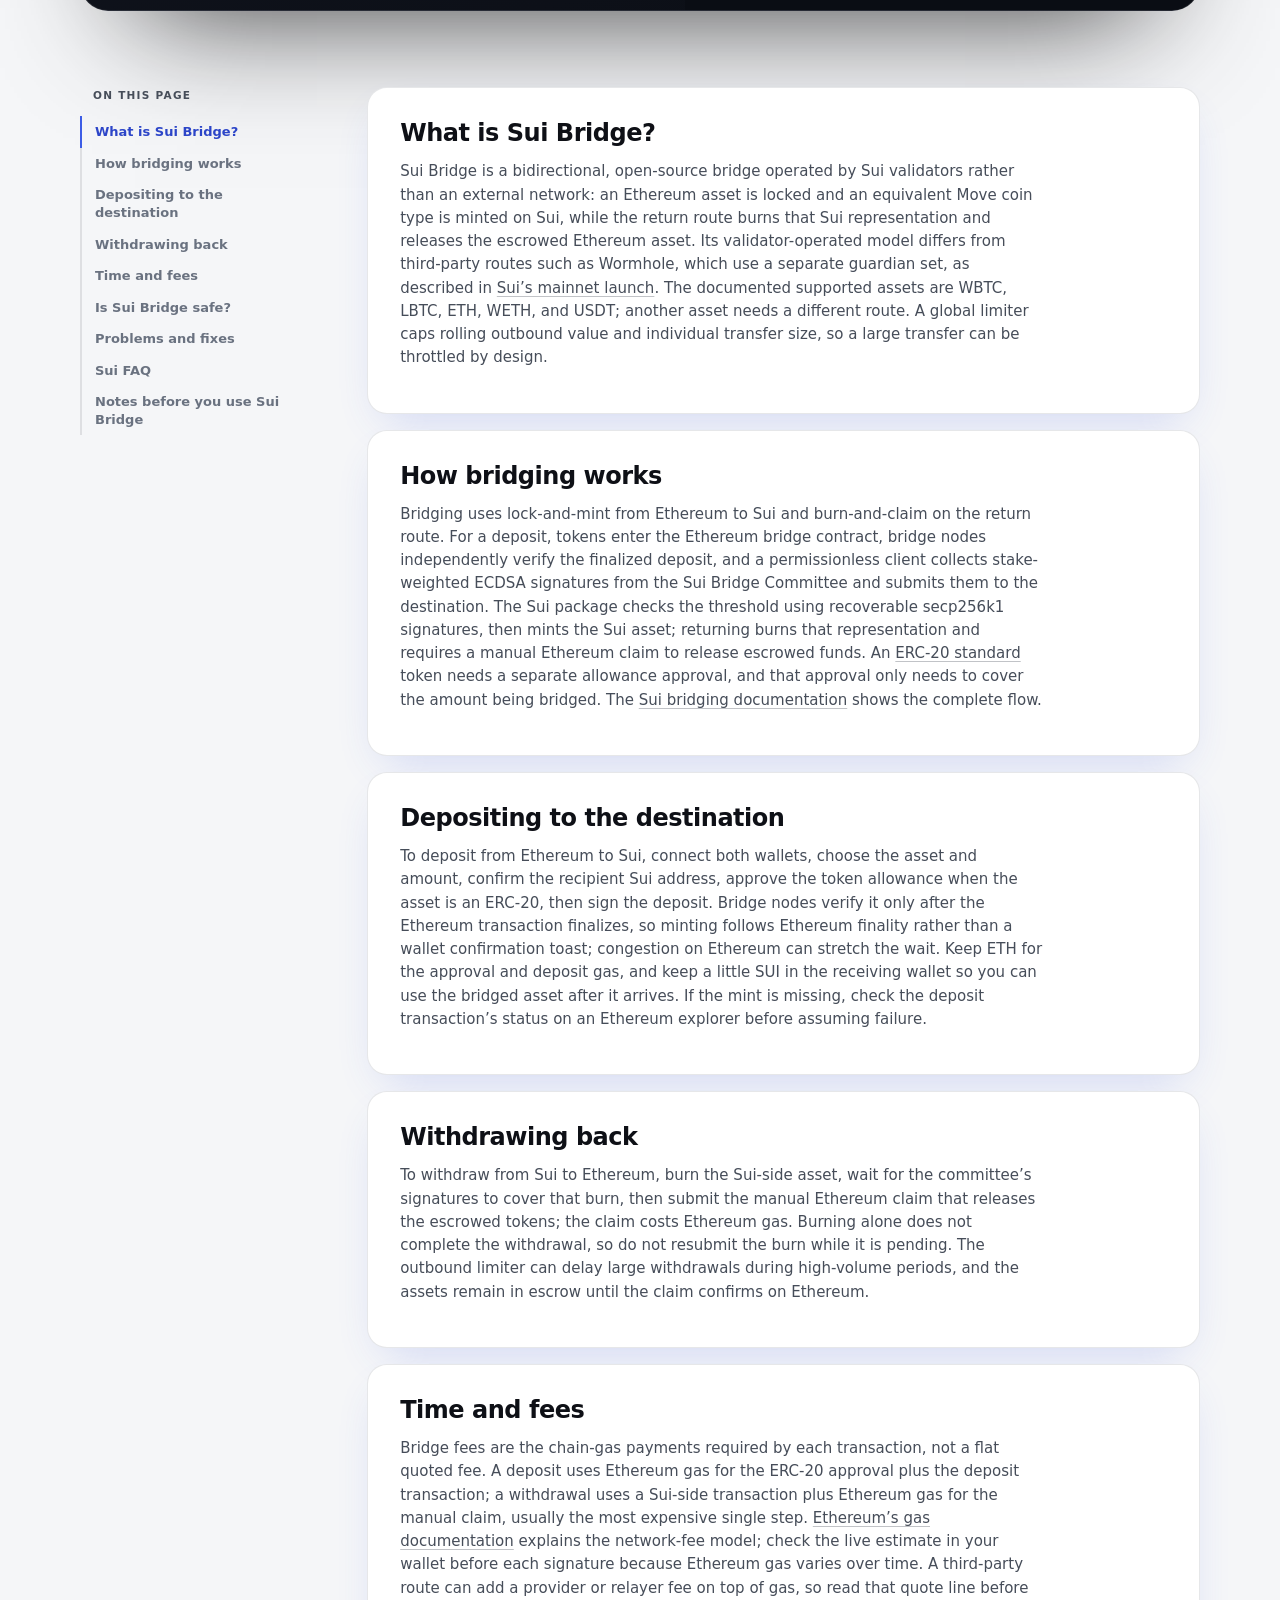
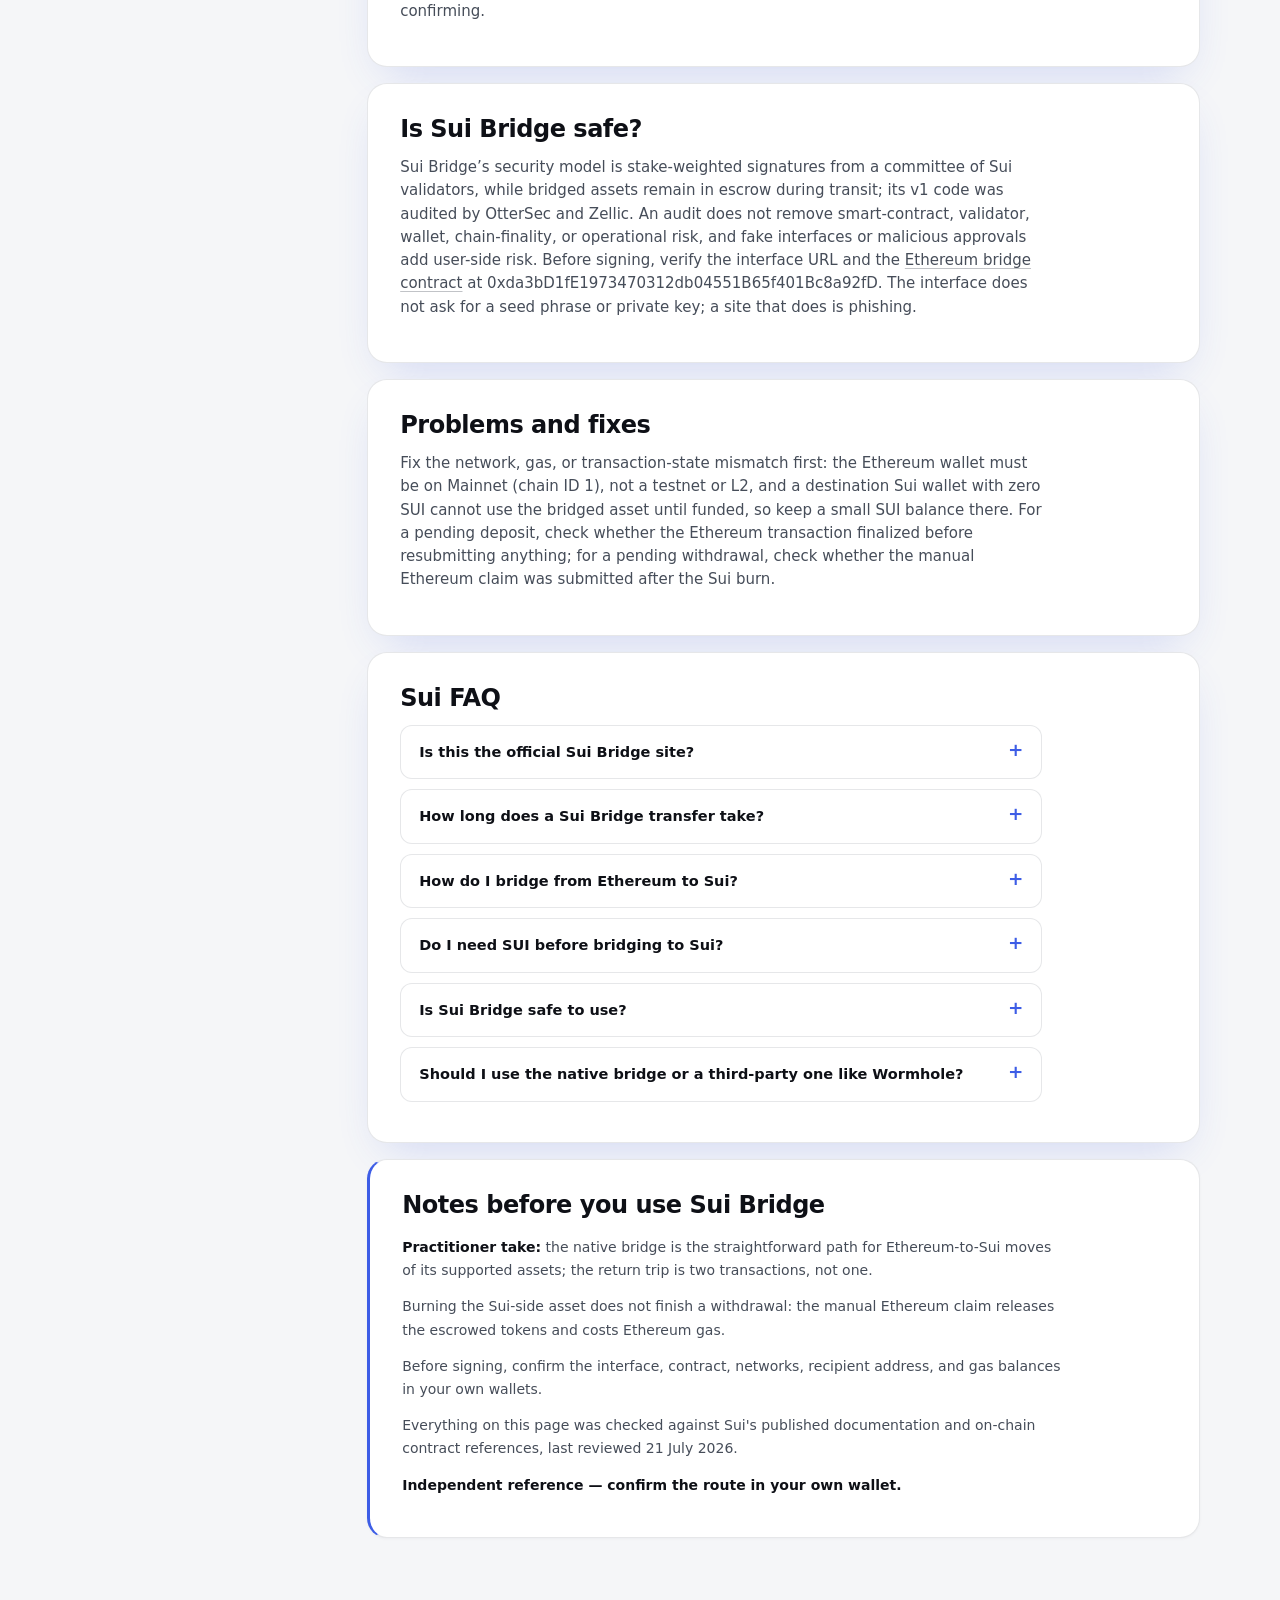
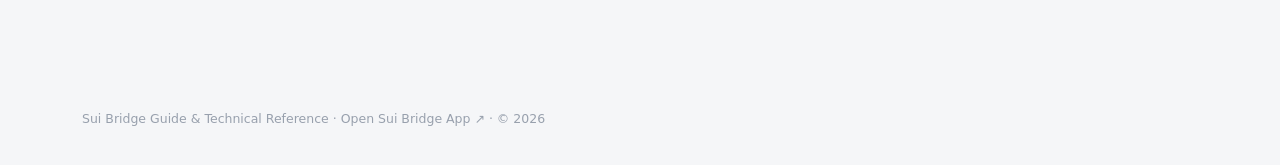
==== commit fdde5d80: "Update" ====
--- a/index.html
+++ b/index.html
@@ -1,602 +1,674 @@
-<!doctype html>
-<html lang="en">
-<head>
-  <meta charset="utf-8">
-  <meta name="viewport" content="width=device-width, initial-scale=1">
-  <title>Sui Bridge — Dashboard</title>
-  <meta name="description" content="Sui Bridge is Sui's native validator-operated bridge between Ethereum and Sui. Learn the route, how lock-and-mint works, fees, safety checks, and fixes.">
-  <meta name="robots" content="index,follow,max-snippet:-1,max-image-preview:large,max-video-preview:-1">
-  <meta name="theme-color" content="#f5f6f8">
-  <link rel="canonical" href="https://sui-bridge.github.io/">
-  <link rel="icon" type="image/png" href="favicon.png">
-  <link rel="apple-touch-icon" href="favicon.png">
-  <link rel="manifest" href="manifest.webmanifest">
-  <link rel="image_src" href="og-cover.png">
-  <link rel="preconnect" href="https://api.coingecko.com" crossorigin>
-  <style>
-/* Sui Bridge — independent single-page hub. */
-:root {
-  color-scheme: light;
-  --bg: #f5f6f8; --surface: #ffffff; --panel: #ffffff; --raised: #f1f3f6;
-  --line: rgba(17, 24, 39, 0.10); --line-2: rgba(17, 24, 39, 0.16);
-  --ink: #0e1016; --text: #464d59; --muted: #6a7280; --faint: #98a0ad;
-  --accent: #3d5de6; --accent-2: #2c45c8; --accent-soft: rgba(61, 93, 230, 0.10); --accent-glow: rgba(61, 93, 230, 0.22);
-  --cyan: #0e93a8; --cta: #3d5de6; --cta-ink: #ffffff;
-  --r-sm: 8px; --r-md: 12px; --r-lg: 16px; --r-xl: 20px;
-  --mono: ui-monospace, "SF Mono", SFMono-Regular, "Roboto Mono", Menlo, Consolas, monospace;
-  --font: Inter, ui-sans-serif, system-ui, -apple-system, "Segoe UI", Roboto, sans-serif;
-  --ease: cubic-bezier(0.22, 0.7, 0.24, 1);
-}
-* { box-sizing: border-box; }
-html { scroll-behavior: smooth; }
-@media (prefers-reduced-motion: reduce) { html { scroll-behavior: auto; } }
-body {
-  margin: 0; min-width: 320px;
-  color: var(--text); background: var(--bg);
-  font-family: var(--font); font-size: 15px; line-height: 1.55;
-  -webkit-font-smoothing: antialiased; text-rendering: optimizeLegibility;
-}
-a { color: inherit; text-decoration: none; }
-a:focus-visible, button:focus-visible, summary:focus-visible { outline: 2px solid var(--accent-2); outline-offset: 3px; border-radius: 8px; }
-img { display: block; max-width: 100%; }
-.skip { position: absolute; left: -999px; }
-.skip:focus { left: 12px; top: 12px; z-index: 99; padding: 8px 14px; border-radius: 10px; background: var(--accent); color: #fff; font-weight: 750; }
-
-.shell { display: flex; min-height: 100dvh; }
-
-/* ───────── sidebar (off-canvas drawer) ───────── */
-.sidebar {
-  position: fixed; top: 0; left: 0; z-index: 70;
-  width: min(288px, 86vw); height: 100vh; height: 100dvh; overflow-y: auto;
-  display: flex; flex-direction: column; padding: 16px 12px 14px;
-  background: var(--surface); border-right: 1px solid var(--line);
-  transform: translateX(-100%); transition: transform 0.24s var(--ease);
-  box-shadow: 24px 0 70px rgba(17, 24, 39, 0.15);
-}
-.sidebar.is-open { transform: none; }
-.scrim { position: fixed; inset: 0; z-index: 65; background: rgba(17, 24, 39, 0.30); opacity: 0; pointer-events: none; transition: opacity 0.24s var(--ease); }
-.scrim.is-open { opacity: 1; pointer-events: auto; }
-html:not(.js) .sidebar { position: static; transform: none; width: 262px; height: auto; box-shadow: none; }
-html:not(.js) .scrim, html:not(.js) .nav-toggle { display: none; }
-.side-top { display: flex; align-items: center; justify-content: space-between; gap: 12px; padding: 2px 8px 6px; }
-.brand { display: flex; align-items: center; gap: 11px; min-width: 0; }
-.brand-logo { width: 32px; height: 32px; flex: 0 0 auto; display: grid; place-items: center; border-radius: 9px; background: var(--raised); box-shadow: inset 0 0 0 1px var(--line-2); }
-.brand-logo img { width: 20px; height: 20px; border-radius: 6px; }
-.brand-name { margin: 0; font-size: 17px; font-weight: 800; letter-spacing: -0.03em; color: var(--ink); line-height: 1; }
-.nav-label { margin: 14px 12px 6px; font-size: 10px; font-weight: 700; letter-spacing: 0.15em; text-transform: uppercase; color: var(--faint); }
-.nav-item { display: flex; align-items: center; gap: 12px; padding: 9px 12px; border-radius: 9px; color: var(--text); font-size: 14px; font-weight: 600; transition: color 150ms var(--ease), background-color 150ms var(--ease); }
-.ni-ico { width: 18px; height: 18px; flex: 0 0 auto; color: var(--muted); }
-.ni-ext { margin-left: auto; color: var(--faint); font-size: 12px; }
-.nav-item:hover { color: var(--ink); background: rgba(17, 24, 39, 0.04); }
-.nav-item:hover .ni-ico { color: var(--text); }
-.nav-item.is-active { color: var(--accent-2); background: transparent; }
-.nav-item.is-active .ni-ico { color: var(--accent-2); }
-.nav-group { border-radius: 9px; }
-.nav-group summary { display: flex; align-items: center; gap: 12px; padding: 9px 12px; border-radius: 9px; color: var(--text); font-size: 14px; font-weight: 600; cursor: pointer; list-style: none; transition: color 150ms var(--ease), background-color 150ms var(--ease); }
-.nav-group summary::-webkit-details-marker { display: none; }
-.nav-group summary .ni-ico { color: var(--muted); }
-.nav-group summary .chev { width: 15px; height: 15px; margin-left: auto; color: var(--faint); transition: transform 200ms var(--ease); }
-.nav-group summary:hover { color: var(--ink); background: rgba(17, 24, 39, 0.04); }
-.nav-group[open] summary { color: var(--ink); }
-.nav-group[open] summary .ni-ico { color: var(--text); }
-.nav-group[open] summary .chev { transform: rotate(180deg); }
-@media (prefers-reduced-motion: reduce) { .nav-group summary .chev { transition: none; } }
-.nav-sub { display: flex; flex-direction: column; gap: 1px; padding: 2px 0 8px 42px; }
-.nav-sub a { display: flex; align-items: baseline; gap: 7px; padding: 6px 10px; border-radius: 8px; color: var(--muted); font-size: 12.5px; font-weight: 550; transition: color 150ms var(--ease), background-color 150ms var(--ease); }
-.nav-sub a small { color: var(--faint); font-size: 10.5px; font-weight: 500; }
-.nav-sub a:hover { color: var(--accent-2); background: rgba(17, 24, 39, 0.04); }
-.nav-sub a:hover small { color: var(--muted); }
-.sidebar-foot { margin-top: auto; padding-top: 13px; border-top: 1px solid var(--line); }
-.disclose { margin: 8px 10px 0; font-size: 11px; line-height: 1.5; color: var(--muted); }
-.disclose strong { color: var(--text); font-weight: 700; }
-.fine { margin: 6px 10px 0; font-size: 10.5px; line-height: 1.45; color: var(--faint); }
-.nav-toggle { display: inline-flex; width: 38px; height: 38px; flex: 0 0 auto; position: relative; padding: 0; border: 1px solid var(--line-2); border-radius: 10px; background: var(--raised); color: var(--ink); cursor: pointer; }
-.nav-toggle .bar { position: absolute; left: 10px; right: 10px; height: 2px; border-radius: 2px; background: currentColor; transition: transform 0.22s var(--ease), opacity 0.18s var(--ease); }
-.nav-toggle .bar:nth-child(1) { top: 13px; } .nav-toggle .bar:nth-child(2) { top: 18px; } .nav-toggle .bar:nth-child(3) { top: 23px; }
-.sidebar.is-open .nav-toggle .bar:nth-child(1) { transform: translateY(5px) rotate(45deg); }
-.sidebar.is-open .nav-toggle .bar:nth-child(2) { opacity: 0; }
-.sidebar.is-open .nav-toggle .bar:nth-child(3) { transform: translateY(-5px) rotate(-45deg); }
-
-/* persistent header: hamburger + logo + H1 */
-.topbar-left { display: flex; align-items: center; gap: 12px 14px; min-width: 0; flex-wrap: wrap; }
-.menu-btn { display: inline-flex; flex-direction: column; justify-content: center; gap: 4px; width: 40px; height: 38px; flex: 0 0 auto; padding: 0 9px; border: 1px solid var(--line-2); border-radius: 10px; background: var(--raised); color: var(--ink); cursor: pointer; }
-.menu-btn .bar { display: block; height: 2px; width: 100%; border-radius: 2px; background: currentColor; transition: transform 0.22s var(--ease), opacity 0.18s var(--ease); }
-.menu-btn:hover { border-color: var(--accent); color: var(--accent-2); }
-.shell.nav-open .menu-btn .bar:nth-child(1) { transform: translateY(6px) rotate(45deg); }
-.shell.nav-open .menu-btn .bar:nth-child(2) { opacity: 0; }
-.shell.nav-open .menu-btn .bar:nth-child(3) { transform: translateY(-6px) rotate(-45deg); }
-.topbar-logo { width: 32px; height: 32px; flex: 0 0 auto; display: grid; place-items: center; border-radius: 9px; background: var(--raised); box-shadow: inset 0 0 0 1px var(--line-2); }
-.topbar-logo img { width: 20px; height: 20px; border-radius: 6px; }
-h1.wordmark { margin: 0; font-size: 17px; font-weight: 800; letter-spacing: -0.03em; color: var(--ink); line-height: 1; white-space: nowrap; }
-html:not(.js) .menu-btn { display: none; }
-
-/* ───────── main / topbar ───────── */
-.main { flex: 1; min-width: 0; display: flex; flex-direction: column; }
-.topbar { position: sticky; top: 0; z-index: 40; flex: 0 0 auto; display: flex; align-items: center; justify-content: space-between; gap: 12px 20px; flex-wrap: wrap; padding: 11px 26px; border-bottom: 1px solid var(--line); background: rgba(255, 255, 255, 0.82); backdrop-filter: blur(10px); }
-.topbar-right { display: flex; align-items: center; gap: 10px 18px; flex-wrap: wrap; }
-.mode-switch { display: inline-flex; align-items: center; gap: 10px; }
-.ms-label { font-size: 13.5px; font-weight: 700; color: var(--muted); transition: color 150ms var(--ease); }
-.ms-label.is-on { color: var(--ink); }
-.ms-track { position: relative; width: 42px; height: 24px; flex: 0 0 auto; padding: 0; border: 1px solid var(--line-2); border-radius: 999px; background: var(--raised); cursor: pointer; transition: background-color 180ms var(--ease); }
-.ms-knob { position: absolute; top: 50%; left: 3px; width: 16px; height: 16px; border-radius: 50%; background: var(--ink); transform: translateY(-50%); transition: left 200ms var(--ease); }
-.ms-track[aria-checked="true"] { background: var(--accent-soft); border-color: rgba(61, 93, 230, 0.4); }
-.ms-track[aria-checked="true"] .ms-knob { left: 23px; background: var(--accent-2); }
-.ticker { display: flex; align-items: center; flex-wrap: wrap; gap: 3px 16px; min-width: 0; }
-.tick { display: inline-flex; align-items: baseline; gap: 6px; color: var(--faint); font-size: 11px; font-weight: 550; letter-spacing: 0.01em; transition: color 150ms var(--ease); }
-.tick b { color: var(--muted); font-family: var(--mono); font-size: 11.5px; font-weight: 600; font-variant-numeric: tabular-nums; }
-.tick .ext { color: var(--faint); font-size: 9.5px; transition: color 150ms var(--ease); }
-.tick:hover { color: var(--muted); } .tick:hover b, .tick:hover .ext { color: var(--accent-2); }
-.btn-open { display: inline-flex; align-items: center; gap: 7px; padding: 8px 14px; border: 1px solid var(--line-2); border-radius: 10px; color: var(--ink); background: rgba(17, 24, 39, 0.04); font-size: 12.5px; font-weight: 700; white-space: nowrap; transition: border-color 150ms var(--ease), background-color 150ms var(--ease); }
-.btn-open:hover { border-color: var(--accent); color: var(--accent-2); }
-
-/* ───────── first screen: hero + swap card ───────── */
-.stage { position: relative; min-height: calc(100dvh - 56px); width: min(560px, 100%); margin-inline: auto; padding: clamp(16px, 3vh, 40px) 24px clamp(52px, 9vh, 96px); display: flex; flex-direction: column; align-items: stretch; justify-content: center; gap: clamp(14px, 3vh, 26px); }
-.hero { text-align: center; margin: 0; }
-.hero-h2 { margin: 0; font-size: clamp(1.5rem, 3.6vw, 2.1rem); font-weight: 800; letter-spacing: -0.02em; line-height: 1.12; color: var(--ink); }
-@supports ((-webkit-background-clip: text) or (background-clip: text)) { .hero-h2 { background: linear-gradient(180deg, #0e1016, #3a4c85); -webkit-background-clip: text; background-clip: text; -webkit-text-fill-color: transparent; color: transparent; } }
-.hero-sub { margin: 10px auto 0; max-width: 48ch; font-size: 13.5px; line-height: 1.55; color: var(--text); }
-.hero-sub strong { color: var(--ink); font-weight: 700; }
-.swap-card { border: 1px solid var(--line-2); border-radius: var(--r-xl); background: var(--panel); padding: 16px; }
-.card-head { display: flex; align-items: center; justify-content: space-between; margin-bottom: 12px; padding: 0 2px; }
-.card-title { margin: 0; font-size: 11.5px; font-weight: 750; letter-spacing: 0.09em; text-transform: uppercase; color: var(--muted); }
-.preview-tag { display: inline-flex; align-items: center; gap: 6px; padding: 4px 10px; border: 1px solid var(--line-2); border-radius: 999px; color: var(--accent-2); font-size: 10px; font-weight: 700; letter-spacing: 0.08em; text-transform: uppercase; }
-.preview-tag > span { width: 6px; height: 6px; border-radius: 50%; background: var(--accent); box-shadow: 0 0 0 3px var(--accent-soft); }
-.leg { display: flex; align-items: center; justify-content: space-between; gap: 14px; padding: 15px 16px; border: 1px solid var(--line); border-radius: var(--r-lg); background: var(--raised); }
-.asset { display: inline-flex; align-items: center; gap: 8px; padding: 6px 10px 6px 6px; border: 1px solid var(--line-2); border-radius: 999px; background: rgba(17, 24, 39, 0.04); color: var(--ink); font-size: 14px; font-weight: 700; }
-.asset .tok { width: 26px; height: 26px; border-radius: 50%; overflow: hidden; display: grid; place-items: center; background: #fff; }
-.asset .tok img { width: 26px; height: 26px; }
-.asset .chev-sm { width: 15px; height: 15px; color: var(--muted); }
-.leg-amt { display: flex; flex-direction: column; align-items: flex-end; gap: 3px; min-width: 0; }
-.leg-amt .amount { font-family: var(--mono); font-size: 1.7rem; font-weight: 600; letter-spacing: -0.02em; color: var(--ink); font-variant-numeric: tabular-nums; line-height: 1; }
-.leg-amt .leg-sub { font-size: 10.5px; font-weight: 600; letter-spacing: 0.04em; text-transform: uppercase; color: var(--faint); }
-.swap-arrow { position: relative; z-index: 1; display: grid; place-items: center; width: 40px; height: 40px; margin: -12px auto; border: 3px solid var(--panel); border-radius: 12px; background: var(--raised); color: var(--accent-2); cursor: pointer; box-shadow: 0 0 0 1px var(--line-2); transition: transform 220ms var(--ease), color 150ms var(--ease); }
-.swap-arrow svg { width: 17px; height: 17px; }
-.swap-arrow:hover { color: #fff; transform: rotate(180deg); }
-.route-panel { display: flex; align-items: center; justify-content: space-between; gap: 12px; margin-top: 12px; padding: 13px 15px; border: 1px solid var(--line); border-radius: var(--r-md); background: var(--raised); }
-.route-info b { display: block; color: var(--ink); font-size: 13.5px; font-weight: 700; letter-spacing: 0.01em; }
-.route-info span { display: block; margin-top: 2px; color: var(--faint); font-size: 11.5px; }
-.route-tok { display: inline-flex; align-items: center; gap: 7px; color: var(--text); font-size: 13px; font-weight: 650; white-space: nowrap; }
-.route-tok .tok { width: 20px; height: 20px; border-radius: 50%; overflow: hidden; background: #fff; display: grid; place-items: center; }
-.route-tok .tok img { width: 20px; height: 20px; }
-.route-row { display: flex; align-items: center; justify-content: space-between; gap: 12px; padding: 11px 4px 2px; border-top: 1px solid var(--line); margin-top: 10px; }
-.route-row span { font-size: 10.5px; font-weight: 700; letter-spacing: 0.07em; text-transform: uppercase; color: var(--faint); }
-.route-row b { color: var(--text); font-size: 12.5px; font-weight: 650; font-variant-numeric: tabular-nums; }
-.swap-cta { display: flex; align-items: center; justify-content: center; gap: 8px; margin-top: 16px; padding: 15px; border-radius: var(--r-md); color: var(--cta-ink); background: var(--cta); font-size: 15px; font-weight: 750; letter-spacing: 0.01em; transition: filter 150ms var(--ease), transform 150ms var(--ease); }
-.swap-cta:hover { filter: brightness(1.04); transform: translateY(-1px); }
-/* scroll cue at the foot of the first screen */
-.scroll-cue { position: absolute; left: 0; right: 0; bottom: 10px; display: flex; justify-content: center; }
-.scroll-cue a { display: inline-flex; flex-direction: column; align-items: center; gap: 3px; color: var(--faint); font-size: 10px; letter-spacing: 0.1em; text-transform: uppercase; font-weight: 700; }
-.scroll-cue a:hover { color: var(--accent-2); }
-.scroll-cue svg { width: 16px; height: 16px; animation: cue 1.8s var(--ease) infinite; }
-@keyframes cue { 0%,100% { transform: translateY(0); } 50% { transform: translateY(4px); } }
-@media (prefers-reduced-motion: reduce) { .scroll-cue svg { animation: none; } }
-
-/* ───────── merged content (all in initial HTML; revealed on scroll) ───────── */
-.content { width: min(760px, 100%); margin: 0 auto; padding: clamp(56px, 12vh, 140px) 24px 88px; }
-.content .lead-in { padding: clamp(4px, 1vh, 12px) 0 clamp(10px, 2.5vh, 22px); }
-.content .lead-in > p { margin: 0 0 16px; font-size: 15px; line-height: 1.66; color: var(--text); }
-.content .lead-in > p strong { color: var(--ink); font-weight: 700; }
-.tbl.spec table { min-width: 0; }
-.tbl.spec td:first-child { color: var(--muted); font-weight: 600; white-space: nowrap; width: 1%; }
-.content .sec { border-top: 1px solid var(--line); scroll-margin-top: 66px; }
-.content .sec:first-child { border-top: 0; }
-.content .sec > summary { list-style: none; cursor: pointer; display: flex; align-items: center; justify-content: space-between; gap: 16px; padding: clamp(20px, 4vh, 32px) 0; }
-.content .sec > summary::-webkit-details-marker { display: none; }
-.content .sec > summary h2 { margin: 0; font-size: clamp(1.25rem, 2.8vw, 1.6rem); font-weight: 800; letter-spacing: -0.02em; color: var(--ink); transition: color 150ms var(--ease); }
-.content .sec > summary::after { content: "+"; flex: 0 0 auto; color: var(--accent); font-weight: 700; font-size: 1.5rem; line-height: 1; }
-.content .sec[open] > summary::after { content: "\2212"; }
-.content .sec > summary:hover h2 { color: var(--accent-2); }
-.content .sec-body { padding: 0 0 clamp(22px, 4vh, 34px); }
-.content .sec[open] .sec-body { animation: secdrop 0.22s var(--ease); }
-@keyframes secdrop { from { opacity: 0; transform: translateY(-4px); } to { opacity: 1; transform: none; } }
-@media (prefers-reduced-motion: reduce) { .content .sec[open] .sec-body { animation: none; } }
-.content p { margin: 0 0 13px; color: var(--text); }
-.content p strong, .content li strong { color: var(--ink); font-weight: 700; }
-.content ul, .content ol { margin: 0 0 14px; padding-left: 20px; }
-.content li { margin-bottom: 8px; color: var(--text); }
-.content li::marker { color: var(--accent); }
-/* inline source links — blend with the copy, brighten only on hover */
-.content .sec-body a, .content .qa .a a, .content .lead-in a { color: inherit; text-decoration: underline; text-decoration-thickness: 1px; text-underline-offset: 3px; text-decoration-color: rgba(17, 24, 39, 0.26); transition: color 150ms var(--ease), text-decoration-color 150ms var(--ease); }
-.content .sec-body a:hover, .content .qa .a a:hover, .content .lead-in a:hover { color: var(--accent-2); text-decoration-color: var(--accent-2); }
-.content .sec-body a.addr { text-decoration-color: rgba(134, 160, 255, 0.32); }
-.cite { margin: 4px 0 0; font-size: 12px; color: var(--faint); }
-.cite a { color: var(--muted); text-decoration: underline; text-underline-offset: 2px; }
-.cite a:hover { color: var(--accent-2); }
-.tbl { width: 100%; overflow-x: auto; border: 1px solid var(--line); border-radius: var(--r-md); margin: 4px 0 14px; background: var(--panel); }
-.tbl table { border-collapse: collapse; width: 100%; font-size: 13px; min-width: 460px; }
-.tbl th { text-align: left; font-weight: 700; color: var(--accent-2); background: rgba(17, 24, 39, 0.04); padding: 10px 13px; border-bottom: 1px solid var(--line-2); font-size: 11.5px; letter-spacing: 0.02em; }
-.tbl td { padding: 10px 13px; border-bottom: 1px solid var(--line); color: var(--text); vertical-align: top; }
-.tbl tr:last-child td { border-bottom: 0; }
-.tbl td:first-child { color: var(--ink); font-weight: 600; }
-.qa { border: 1px solid var(--line); border-radius: var(--r-md); background: var(--panel); margin: 0 0 10px; overflow: hidden; }
-.qa summary { padding: 15px 18px; color: var(--ink); font-weight: 650; cursor: pointer; list-style: none; display: flex; justify-content: space-between; gap: 12px; font-size: 14.5px; }
-.qa summary::-webkit-details-marker { display: none; }
-.qa summary::after { content: "+"; color: var(--accent); font-weight: 700; font-size: 1.15rem; line-height: 1; }
-.qa[open] summary::after { content: "−"; }
-.qa[open] { border-color: var(--line-2); }
-.qa .a { padding: 0 18px 15px; color: var(--text); font-size: 13.5px; }
-.qa .a p { margin: 0 0 8px; }
-.addr { font-family: var(--mono); font-size: 12px; color: var(--accent-2); word-break: break-all; }
-.disclosure-box { margin: 24px 0 0; padding: 16px 18px; border: 1px solid var(--line); border-radius: var(--r-md); background: var(--surface); font-size: 12.5px; line-height: 1.6; color: var(--muted); }
-.disclosure-box strong { color: var(--text); }
-/* scroll-reveal — content is always present; JS only animates it in */
-html.js .reveal { opacity: 0; transform: translateY(18px); transition: opacity 0.6s var(--ease), transform 0.6s var(--ease); }
-html.js .reveal.in { opacity: 1; transform: none; }
-@media (prefers-reduced-motion: reduce) { html.js .reveal { opacity: 1; transform: none; transition: none; } }
-
-/* ───────── responsive ───────── */
-@media (max-width: 560px) {
-  .topbar { padding: 10px 16px; }
-  .stage { padding: 16px 16px 40px; }
-  .content { padding: clamp(40px, 9vh, 90px) 16px 72px; }
-  .ticker { display: none; }
-  .leg-amt .amount { font-size: 1.5rem; }
-}
-@media (max-height: 720px) and (min-width: 561px) {
-  .hero-h2 { font-size: clamp(1.35rem, 3.2vw, 1.9rem); }
-  .hero-sub { font-size: 13px; margin-top: 8px; }
-  .swap-card { padding: 13px; }
-  .leg { padding: 12px 14px; }
-  .leg-amt .amount { font-size: 1.45rem; }
-  .route-panel { margin-top: 9px; padding: 11px 14px; }
-  .swap-cta { margin-top: 12px; padding: 13px; }
-}
-.swap-cta { font-size: 16px; box-shadow: 0 10px 24px rgba(61, 93, 230, 0.30); }
-.swap-cta .cta-ico { width: 17px; height: 17px; flex: 0 0 auto; }
-.swap-cta .cta-go { transition: transform 0.18s var(--ease); }
-.swap-cta:hover .cta-go { transform: translateX(3px); }
-.cta-note { margin: 9px 0 0; text-align: center; font-size: 11.5px; color: var(--faint); letter-spacing: 0.02em; }
-.field-notes { margin: clamp(28px,5vh,52px) 0 0; padding: 20px 22px; border: 1px solid var(--line-2); border-left: 3px solid var(--accent); border-radius: var(--r-md); background: var(--panel); }
-.field-notes h2 { margin: 0 0 12px; font-size: clamp(1.15rem,2.6vw,1.4rem); font-weight: 800; letter-spacing: -0.02em; color: var(--ink); }
-.field-notes .fn-body { color: var(--text); font-size: 14px; line-height: 1.66; }
-.field-notes .fn-body strong { color: var(--ink); font-weight: 700; }
-.field-notes .fn-body ul { margin: 8px 0 0; padding-left: 20px; }
-.field-notes .fn-body li { margin-bottom: 6px; }
-.content .sec { border: 1px solid var(--line); border-radius: 16px; background: var(--panel); margin: 0 0 14px; scroll-margin-top: 80px; box-shadow: 0 1px 3px rgba(17,24,39,0.05); transition: box-shadow .24s var(--ease), border-color .24s var(--ease), transform .24s var(--ease); }
-.content .sec:hover { border-color: var(--line-2); box-shadow: 0 14px 34px -16px rgba(17,24,39,0.18); }
-.content .sec[open] { border-color: rgba(61,93,230,0.30); box-shadow: 0 18px 46px -18px rgba(61,93,230,0.24); }
-.content .sec > summary { padding: clamp(17px,2.6vh,24px) clamp(18px,3vw,26px); gap: 18px; border-radius: 16px; }
-.content .sec > summary h2 { font-size: clamp(1.12rem,2.5vw,1.4rem); }
-.content .sec > summary::after { content: ""; width: 36px; height: 36px; border-radius: 50%; border: 1px solid var(--line-2); background: var(--raised) no-repeat center; background-image: url('data:image/svg+xml;utf8,<svg xmlns="http://www.w3.org/2000/svg" width="18" height="18" viewBox="0 0 24 24" fill="none" stroke="%233d5de6" stroke-width="2.2" stroke-linecap="round" stroke-linejoin="round"><path d="M6 9l6 6 6-6"/></svg>'); transition: transform .28s var(--ease), background-color .2s var(--ease), border-color .2s var(--ease); }
-.content .sec:hover > summary::after { border-color: var(--accent); }
-.content .sec[open] > summary::after { transform: rotate(180deg); background-color: var(--accent-soft); border-color: rgba(61,93,230,0.42); }
-.content .sec-body { padding: 0 clamp(18px,3vw,26px) clamp(20px,3vh,28px); }
-.content .sec-body > p:first-child, .content .sec-body > ul:first-child, .content .sec-body > ol:first-child { margin-top: 0; }
-.content #faq .qa { border-radius: 12px; margin: 0 0 10px; transition: border-color .2s var(--ease), box-shadow .2s var(--ease); }
-.content #faq .qa:hover { box-shadow: 0 8px 22px -12px rgba(17,24,39,0.14); }
-.content #faq .qa[open] { border-color: rgba(61,93,230,0.28); }
-/* ── hybrid: mantle-style 2-col hero ── */
-.hero2 { display: grid; grid-template-columns: 1.05fr 0.95fr; align-items: stretch; min-height: calc(100dvh - 62px); position: relative; border-bottom: 1px solid var(--line); }
-.hero2-l { display: flex; flex-direction: column; justify-content: center; padding: clamp(40px,7vh,86px) clamp(24px,4vw,60px); }
-.hero2-h { margin: 0; font-size: clamp(2.3rem,5.2vw,3.9rem); line-height: 1.03; font-weight: 800; letter-spacing: -0.03em; color: var(--ink); }
-.hero2-lead { margin: 20px 0 0; max-width: 46ch; font-size: 16px; line-height: 1.55; color: var(--text); }
-.hero2-lead strong { color: var(--ink); font-weight: 700; }
-.hero2-cta { display: flex; flex-wrap: wrap; gap: 12px; margin: 30px 0 0; }
-.btn2 { display: inline-flex; align-items: center; gap: 8px; border-radius: 12px; font-weight: 750; font-size: 15px; cursor: pointer; transition: transform .16s var(--ease), border-color .16s var(--ease), background-color .16s var(--ease); }
-.btn2-primary { padding: 15px 24px; background: var(--ink); color: #fff; border: 0; box-shadow: 0 14px 30px -12px rgba(17,24,39,.5); }
-.btn2-primary:hover { transform: translateY(-2px); }
-.btn2-primary .go { transition: transform .18s var(--ease); }
-.btn2-primary:hover .go { transform: translate(2px,-2px); }
-.btn2-ghost { padding: 15px 22px; background: transparent; color: var(--ink); border: 1px solid var(--line-2); }
-.btn2-ghost:hover { border-color: var(--ink); }
-.hero2-r { position: relative; display: flex; align-items: center; justify-content: center; padding: clamp(28px,5vh,56px) clamp(20px,3vw,48px); overflow: hidden; background: radial-gradient(120% 100% at 80% 8%, color-mix(in srgb, var(--accent-2) 58%, #05070d), #05070d 62%); }
-.hero2-r::before { content: ""; position: absolute; inset: 0; background-image: linear-gradient(rgba(255,255,255,.045) 1px, transparent 1px), linear-gradient(90deg, rgba(255,255,255,.045) 1px, transparent 1px); background-size: 26px 26px; -webkit-mask: radial-gradient(70% 70% at 70% 30%, #000, transparent); mask: radial-gradient(70% 70% at 70% 30%, #000, transparent); }
-.hero2-r .swap-card { position: relative; width: 100%; max-width: 392px; box-shadow: 0 40px 90px -30px rgba(0,0,0,.6); }
-.scrollcue2 { position: absolute; left: 50%; bottom: 18px; transform: translateX(-50%); display: inline-flex; flex-direction: column; align-items: center; gap: 6px; font-size: 10px; font-weight: 800; letter-spacing: .16em; text-transform: uppercase; color: var(--faint); z-index: 4; }
-.scrollcue2 svg { width: 16px; height: 16px; animation: cue 1.9s var(--ease) infinite; }
-.scrollcue2:hover { color: var(--accent-2); }
-@media (max-width: 900px) {
-  .hero2 { grid-template-columns: 1fr; min-height: 0; }
-  .hero2-l { padding: 38px 18px 26px; }
-  .hero2-r { padding: 0 18px 38px; background: none; }
-  .hero2-r::before { display: none; }
-  .hero2-r .swap-card { max-width: 520px; box-shadow: 0 20px 50px -24px rgba(17,24,39,.35); }
-  .scrollcue2 { display: none; }
-}
-/* ── hybrid: "Continue to Swap" modal ── */
-.mroot { position: fixed; inset: 0; z-index: 200; display: grid; place-items: center; padding: 20px; }
-.mroot[hidden] { display: none; }
-.mbg { position: absolute; inset: 0; background: rgba(17,24,39,.46); backdrop-filter: blur(6px); -webkit-backdrop-filter: blur(6px); opacity: 0; transition: opacity .22s var(--ease); }
-.mcard { position: relative; width: 100%; max-width: 392px; background: var(--panel); border: 1px solid var(--line); border-radius: 20px; box-shadow: 0 50px 110px -30px rgba(0,0,0,.5); padding: 22px; opacity: 0; transform: translateY(10px) scale(.985); transition: opacity .24s var(--ease), transform .24s var(--ease); }
-.mroot.in .mbg { opacity: 1; }
-.mroot.in .mcard { opacity: 1; transform: none; }
-.mtop { display: flex; align-items: center; justify-content: space-between; margin: 0 0 18px; }
-.mbrand { display: flex; align-items: center; gap: 9px; font-weight: 800; color: var(--ink); font-size: 14.5px; letter-spacing: -.02em; }
-.mbrand img { width: 22px; height: 22px; border-radius: 6px; }
-.mx { width: 30px; height: 30px; border-radius: 9px; border: 1px solid var(--line); background: var(--raised); color: var(--muted); display: grid; place-items: center; cursor: pointer; transition: .16s var(--ease); }
-.mx:hover { color: var(--ink); border-color: var(--line-2); }
-.mroute { display: flex; align-items: center; justify-content: center; gap: 16px; background: var(--raised); border: 1px solid var(--line); border-radius: 16px; padding: 18px 16px; margin: 0 0 16px; }
-.mchip { display: flex; flex-direction: column; align-items: center; gap: 6px; }
-.mchip img { width: 34px; height: 34px; border-radius: 50%; }
-.mchip b { font-size: 14px; font-weight: 800; color: var(--ink); }
-.mchip span { font-size: 11px; color: var(--muted); font-weight: 600; }
-.marrow { color: var(--muted); display: grid; place-items: center; }
-.mbar { height: 4px; border-radius: 3px; background: var(--line); overflow: hidden; margin: 0 0 12px; }
-.mbar i { display: block; height: 100%; width: 0; background: var(--accent); border-radius: 3px; transition: width 1.15s var(--ease); }
-.mscan { display: flex; align-items: center; gap: 10px; font-size: 13px; font-weight: 600; color: var(--text); padding: 0 2px 16px; }
-.mspin { width: 16px; height: 16px; border-radius: 50%; border: 2px solid var(--line-2); border-top-color: var(--accent-2); animation: spin .7s linear infinite; flex: none; }
-@keyframes spin { to { transform: rotate(360deg); } }
-.mcheck { width: 16px; height: 16px; color: var(--accent-2); flex: none; }
-.mscan.done { color: var(--ink); }
-.mcta { display: flex; align-items: center; justify-content: center; gap: 8px; width: 100%; padding: 15px; border-radius: 12px; background: var(--ink); color: #fff; font-weight: 800; font-size: 15px; transition: .18s var(--ease); }
-.mcta:hover { transform: translateY(-1px); box-shadow: 0 16px 32px -14px rgba(17,24,39,.55); }
-.mnote { text-align: center; font-size: 11px; color: var(--muted); margin: 12px 2px 0; line-height: 1.5; }
-.mnote a { color: var(--accent-2); font-weight: 600; text-decoration: none; }
-@media (prefers-reduced-motion: reduce) { .scrollcue2 svg, .mspin { animation: none; } .mbar i { transition: none; } }
-  </style>
-  <meta property="og:type" content="website"><meta property="og:url" content="https://sui-bridge.github.io/">
-  <meta property="og:title" content="Sui Bridge — Dashboard">
-  <meta property="og:description" content="Sui Bridge is Sui's native validator-operated bridge between Ethereum and Sui. Learn the route, how lock-and-mint works, fees, safety checks, and fixes.">
-  <meta property="og:site_name" content="Sui Bridge"><meta property="og:image" content="https://sui-bridge.github.io/og-cover.png">
-  <meta property="og:image:width" content="1200"><meta property="og:image:height" content="630"><meta property="og:image:alt" content="Sui Bridge — independent dashboard">
-  <meta name="twitter:card" content="summary_large_image"><meta name="twitter:title" content="Sui Bridge — Dashboard">
-  <meta name="twitter:description" content="Sui Bridge is Sui's native validator-operated bridge between Ethereum and Sui. Learn the route, how lock-and-mint works, fees, safety checks, and fixes."><meta name="twitter:image" content="https://sui-bridge.github.io/og-cover.png">
-  <script type="application/ld+json">
-  {"@context": "https://schema.org", "@graph": [{"@type": "WebSite", "@id": "https://sui-bridge.github.io/#website", "url": "https://sui-bridge.github.io/", "name": "Sui Bridge", "inLanguage": "en"}, {"@type": "SoftwareApplication", "@id": "https://sui-bridge.github.io/#brand", "name": "Sui bridge", "alternateName": ["Sui Bridge", "Sui"], "description": "Cross-chain bridge routes for moving assets to and from Sui, via native or third-party bridges.", "sameAs": ["https://docs.sui.io/onchain-finance/fungible-tokens/sui-bridging", "https://github.com/MystenLabs/sui/blob/main/bridge/SUI_NATIVE_BRIDGE_PRIMER.md", "https://github.com/sui-foundation/security-audits/blob/main/docs/Sui_bridge_v1_OtterSec.pdf", "https://github.com/sui-foundation/security-audits/blob/main/docs/Sui_Bridge_v1_Zellic.pdf", "https://www.coingecko.com/en/coins/sui"], "applicationCategory": "FinanceApplication", "operatingSystem": "Web"}, {"@type": "WebPage", "@id": "https://sui-bridge.github.io/#webpage", "url": "https://sui-bridge.github.io/", "name": "Sui Bridge — Dashboard", "description": "Sui Bridge is Sui's native validator-operated bridge between Ethereum and Sui. Learn the route, how lock-and-mint works, fees, safety checks, and fixes.", "isPartOf": {"@id": "https://sui-bridge.github.io/#website"}, "about": {"@id": "https://sui-bridge.github.io/#brand"}, "mainEntity": {"@id": "https://sui-bridge.github.io/#brand"}, "inLanguage": "en", "dateModified": "2026-07-21"}, {"@type": "FAQPage", "@id": "https://sui-bridge.github.io/#faq", "mainEntity": [{"@type": "Question", "name": "Is this the official Sui Bridge site?", "acceptedAnswer": {"@type": "Answer", "text": "No. This is an independent informational dashboard — it doesn't execute transfers or custody funds. Transfers happen at the official interface, which you should always reach by typing the URL yourself rather than clicking ads or search results."}}, {"@type": "Question", "name": "How long does a Sui Bridge transfer take?", "acceptedAnswer": {"@type": "Answer", "text": "Deposits complete after your Ethereum transaction finalizes and the bridge committee's signatures are collected, so timing tracks Ethereum congestion. Withdrawals add a second step: after the Sui-side burn, you must submit a manual Ethereum claim, which is only done once that transaction confirms."}}, {"@type": "Question", "name": "How do I bridge from Ethereum to Sui?", "acceptedAnswer": {"@type": "Answer", "text": "Connect an Ethereum wallet and a Sui wallet, select the asset (WBTC, LBTC, ETH, WETH, or USDT), amount, and recipient, approve the ERC-20 allowance if prompted, then sign the deposit. The minted Move coin appears on Sui once the deposit is finalized and verified."}}, {"@type": "Question", "name": "Do I need SUI before bridging to Sui?", "acceptedAnswer": {"@type": "Answer", "text": "Not to receive the bridged asset, but effectively yes to use it — every action on Sui needs SUI for gas. Keep a small SUI balance in the destination wallet, and keep ETH on the Ethereum side for approvals and any return claim."}}, {"@type": "Question", "name": "Is Sui Bridge safe to use?", "acceptedAnswer": {"@type": "Answer", "text": "It's secured by stake-weighted signatures from Sui validators and the v1 code was audited by OtterSec and Zellic, but no audit removes smart-contract, cross-chain, or phishing risk. Verify the site URL and the Ethereum contract address before signing, and never enter a seed phrase anywhere."}}, {"@type": "Question", "name": "Should I use the native bridge or a third-party one like Wormhole?", "acceptedAnswer": {"@type": "Answer", "text": "The native bridge is validator-operated and covers the core Ethereum  Sui route for its supported asset list; third-party bridges use separate guardian or relayer networks and often support more chains and tokens. Pick based on the exact asset and route you need, and compare the quoted fees — the native bridge primer explains the design trade-offs."}}]}]}
-  </script>
-</head>
-<body>
-  <a class="skip" href="#main">Skip to content</a>
-  <div class="shell">
-    <main class="main" id="main">
-      <header class="topbar">
-        <div class="topbar-left">
-          <button class="menu-btn" type="button" aria-label="Open navigation menu" aria-controls="sideNav" aria-expanded="false" data-nav-open><span class="bar"></span><span class="bar"></span><span class="bar"></span></button>
-          <a class="topbar-logo" href="./" aria-label="Sui Bridge home"><img src="favicon.png" width="20" height="20" alt="Sui Bridge logo"></a>
-          <h1 class="wordmark">Sui Bridge</h1>
-        </div>
-        <div class="topbar-right">
-          <div class="ticker" aria-label="Live metrics">
-            <a class="tick" href="https://defillama.com/chain/Sui" target="_blank" rel="noopener noreferrer" aria-label="Sui TVL"><span>Sui TVL</span> <b id="sig-ctvl">…</b> <span class="ext" aria-hidden="true">↗</span></a>
-            <a class="tick" href="https://www.coingecko.com/en/coins/sui" target="_blank" rel="noopener noreferrer" aria-label="Sui"><span>Sui</span> <b id="sig-sui">…</b> <span class="ext" aria-hidden="true">↗</span></a>
-            <a class="tick" href="https://www.coingecko.com/en/coins/ethereum" target="_blank" rel="noopener noreferrer" aria-label="ETH"><span>ETH</span> <b id="sig-ethereum">…</b> <span class="ext" aria-hidden="true">↗</span></a>
-            </div>
-        </div>
-      </header>
-
-            <section class="hero2">
-        <div class="hero2-l">
-          <h2 class="hero2-h">Move Assets Between Ethereum and Sui</h2>
-          <p class="hero2-lead"><strong>Sui Bridge</strong> is Sui's native, validator-secured protocol for moving supported assets between Ethereum Mainnet and Sui Mainnet in either direction.</p>
-          <div class="hero2-cta">
-            <a class="btn2 btn2-primary" href="dashboard/" target="_blank" rel="noopener noreferrer">Open the Sui Bridge <span class="go" aria-hidden="true">↗</span></a>
-            <a class="btn2 btn2-ghost" href="#what">How it works</a>
-          </div>
-        </div>
-        <div class="hero2-r">
-        <section class="swap-card" id="swap-preview" aria-labelledby="preview-title">
-          <div class="card-head">
-            <p class="card-title" id="preview-title">Preview</p>
-            <span class="preview-tag"><span aria-hidden="true"></span>Preview only</span>
-          </div>
-          <div class="leg">
-            <span class="asset" id="asset-from"><span class="tok"><img src="eth.png" alt="Ethereum token" width="24" height="24" loading="lazy" decoding="async"></span><b>Ethereum</b><svg class="chev-sm" viewBox="0 0 24 24" fill="none" stroke="currentColor" stroke-width="2" aria-hidden="true"><path d="M6 9l6 6 6-6"/></svg></span>
-            <span class="leg-amt"><span class="amount">0.00</span><span class="leg-sub">Preview</span></span>
-          </div>
-          <button class="swap-arrow" id="route-swap" type="button" aria-label="Swap preview direction" title="Swap preview direction">
-            <svg viewBox="0 0 24 24" fill="none" stroke="currentColor" stroke-width="2" aria-hidden="true"><path d="M8 4v13M8 4L4 8M8 4l4 4M16 20V7M16 20l-4-4M16 20l4-4"/></svg>
-          </button>
-          <div class="leg">
-            <span class="asset" id="asset-to"><span class="tok"><img src="base.png" alt="Base token" width="24" height="24" loading="lazy" decoding="async"></span><b>Base</b><svg class="chev-sm" viewBox="0 0 24 24" fill="none" stroke="currentColor" stroke-width="2" aria-hidden="true"><path d="M6 9l6 6 6-6"/></svg></span>
-            <span class="leg-amt"><span class="amount">0.00</span><span class="leg-sub">Preview</span></span>
-          </div>
-          <div class="route-panel">
-            <div class="route-info"><b id="route-name">Deposit · Ethereum → Sui</b><span>Non-custodial bridge route</span></div>
-            <div class="route-tok"><span class="tok sm"><img src="base.png" alt="Base token" width="18" height="18" loading="lazy" decoding="async"></span> Base</div>
-          </div>
-          <div class="route-row"><span>Type</span><b>Bridge route</b></div>
-          <div class="route-row"><span>Custody</span><b>Non-custodial</b></div>
-          <a class="swap-cta" href="dashboard/" target="_blank" rel="noopener noreferrer"><svg class="cta-ico" viewBox="0 0 24 24" fill="none" stroke="currentColor" stroke-width="2" aria-hidden="true"><path d="M14 4h6v6M20 4l-9 9M18 14v4a2 2 0 0 1-2 2H6a2 2 0 0 1-2-2V8a2 2 0 0 1 2-2h4"/></svg>Go to Swap<span class="cta-go" aria-hidden="true">→</span></a>
-        </section>
-        </div>
-        <a class="scrollcue2" href="#what" aria-label="Scroll to learn more"><span>Scroll</span><svg viewBox="0 0 24 24" fill="none" stroke="currentColor" stroke-width="2.2"><path d="M12 5v14M12 19l-6-6M12 19l6-6"/></svg></a>
-      </section>
-
-            <div class="content">
-        <div class="lead-in reveal">
-          <p>Sui Bridge is the native bridging protocol built into Sui's core architecture: it locks supported assets on Ethereum and issues corresponding Move coin representations on Sui, with security enforced by Sui validators rather than a third-party guardian set. In practice you connect an Ethereum wallet and a Sui wallet at the <a href="https://bridge.sui.io/">official bridge interface</a>, pick a direction and asset, approve the ERC-20 allowance if needed, and sign. This page is an independent dashboard for reference only — it does not execute transfers and never touches your funds.</p>
-          <div class="tbl spec"><table><tbody><tr><td>Route</td><td>Ethereum Mainnet (chain ID 1) <-> Sui Mainnet</td></tr><tr><td>Deposit</td><td>Finalized Ethereum deposit, then mint on Sui</td></tr><tr><td>Withdraw</td><td>Burn on Sui, then a manual Ethereum claim</td></tr><tr><td>Gas</td><td>ETH on Ethereum, SUI on Sui</td></tr><tr><td>Custody</td><td>Non-custodial — your wallet signs</td></tr><tr><td>Verify</td><td>Use the official contracts; beware fake bridge sites</td></tr></tbody></table></div>
-        </div>
-
-        <details id="what" class="sec reveal">
-          <summary><h2>What is Sui Bridge?</h2></summary>
-          <div class="sec-body"><p>Sui Bridge is a bidirectional, open-source bridge operated by Sui validators themselves, not an external network. When you send a supported asset from Ethereum, it is locked in the Ethereum bridge contract and an equivalent Move coin type is minted on Sui; going back, the Sui representation is burned and the escrowed Ethereum asset is released. That validator-operated design is the key difference from third-party routes such as Wormhole, which rely on a separate guardian set — a distinction Sui laid out when the <a href="https://blog.sui.io/sui-bridge-launches-on-mainnet/">bridge launched on mainnet</a>. Supported assets documented by Sui are WBTC, LBTC, ETH, WETH, and USDT; anything else needs a different route. A global limiter also caps rolling outbound value and individual transfer size, so very large moves can be throttled by design.</p></div>
-        </details>
-
-        <details id="how" class="sec reveal">
-          <summary><h2>How bridging works</h2></summary>
-          <div class="sec-body"><p>Mechanically, a deposit is a lock-and-mint: your tokens enter the Ethereum bridge contract, bridge nodes independently verify the finalized deposit, and a permissionless client collects stake-weighted ECDSA signatures from the Sui Bridge Committee and submits them to the destination. The Sui package checks the threshold — signatures use recoverable secp256k1 — and mints the Sui asset. The return trip is burn-and-claim: the Sui representation is burned, and you then submit a manual claim transaction on Ethereum to release the escrowed funds. Two things trip people up: the ERC-20 approval is a separate transaction from the deposit itself, and the approval only needs to cover the amount you're actually bridging. The <a href="https://docs.sui.io/onchain-finance/fungible-tokens/sui-bridging">Sui bridging documentation</a> walks the full flow.</p></div>
-        </details>
-
-        <details id="deposit" class="sec reveal">
-          <summary><h2>Depositing to the destination</h2></summary>
-          <div class="sec-body"><p>Ethereum-to-Sui is the simpler direction. Connect both wallets, choose the asset and amount, confirm the recipient Sui address, approve the token allowance if the asset is an ERC-20, then sign the deposit. Bridge nodes verify the deposit only after it finalizes on Ethereum, so expect the mint to follow Ethereum finality rather than your wallet's confirmation toast — congestion on Ethereum stretches this. Keep ETH for the approval and deposit gas, and make sure the receiving Sui wallet holds a little SUI so you can actually do anything with the bridged asset once it lands. If the mint hasn't appeared, check the deposit transaction's status on an Ethereum explorer before assuming failure.</p></div>
-        </details>
-
-        <details id="withdraw" class="sec reveal">
-          <summary><h2>Withdrawing back</h2></summary>
-          <div class="sec-body"><p>Sui-to-Ethereum has an extra step most first-timers miss: burning the Sui-side asset does not complete the withdrawal. Once the committee's signatures cover your burn, you must submit a manual claim transaction on Ethereum to release the escrowed tokens, and that claim costs Ethereum gas. Don't resubmit the burn while waiting — duplicating transactions is a common way to create confusion and waste gas. The outbound limiter can also delay large withdrawals during high-volume periods, so size matters. Until your claim confirms on Ethereum, the assets are still in escrow, which is normal — pending is not lost.</p></div>
-        </details>
-
-        <details id="fees" class="sec reveal">
-          <summary><h2>Time and fees</h2></summary>
-          <div class="sec-body"><p>There is no flat quoted fee to memorize; what you pay is chain gas at each step. On a deposit that's the ERC-20 approval gas plus the deposit transaction on Ethereum. On a withdrawal it's a Sui-side transaction plus an Ethereum gas payment for the manual claim, which is usually the most expensive single step. Check the live estimate your wallet shows before every signature, because Ethereum gas swings wildly by time of day. If you route through a third-party bridge instead of the native one, expect a provider or relayer fee on top of gas — read that quote line before confirming.</p></div>
-        </details>
-
-        <details id="safety" class="sec reveal">
-          <summary><h2>Is Sui Bridge safe?</h2></summary>
-          <div class="sec-body"><p>Reasonably engineered, not risk-free. Security rests on stake-weighted signatures from a committee of Sui validators, and the v1 code was audited by OtterSec and Zellic — but audits don't remove smart-contract, validator, wallet, chain-finality, or operational risk, and bridged assets sit in escrow contracts while in transit. Your own habits are the bigger attack surface: fake bridge sites and malicious approvals drain far more users than protocol exploits. Verify the interface URL, and confirm you're interacting with the real <a href="https://eth.blockscout.com/address/0xda3bD1fE1973470312db04551B65f401Bc8a92fD">Ethereum bridge contract</a> — 0xda3bD1fE1973470312db04551B65f401Bc8a92fD — before signing anything. The interface never asks for your seed phrase or private key; any site that does is a scam, full stop.</p></div>
-        </details>
-
-        <details id="troubleshoot" class="sec reveal">
-          <summary><h2>Problems and fixes</h2></summary>
-          <div class="sec-body"><p>Most issues come from a short list. Wrong network: your Ethereum wallet must be on Mainnet (chain ID 1) — bridging UI dead-ends are often just a wallet pointed at a testnet or L2. No destination gas: bridged assets arriving in a Sui wallet with zero SUI are stuck until you fund it; keep a small SUI balance there permanently. Pending deposit: check the Ethereum transaction first — if it's not finalized, nothing downstream has happened yet, so wait rather than resubmit. Pending withdrawal: you probably haven't submitted the manual Ethereum claim; go back and do it. And if a 'bridge' site asked for a seed phrase or an unlimited approval out of nowhere, disconnect, revoke the approval, and treat it as phishing.</p></div>
-        </details>
-
-        <details id="faq" class="sec reveal">
-          <summary><h2>Sui FAQ</h2></summary>
-          <div class="sec-body">
-          <details class="qa"><summary>Is this the official Sui Bridge site?</summary><div class="a"><p><p>No. This is an independent informational dashboard — it doesn't execute transfers or custody funds. Transfers happen at the official interface, which you should always reach by typing the URL yourself rather than clicking ads or search results.</p></p></div></details>
-          <details class="qa"><summary>How long does a Sui Bridge transfer take?</summary><div class="a"><p><p>Deposits complete after your Ethereum transaction finalizes and the bridge committee's signatures are collected, so timing tracks Ethereum congestion. Withdrawals add a second step: after the Sui-side burn, you must submit a manual Ethereum claim, which is only done once that transaction confirms.</p></p></div></details>
-          <details class="qa"><summary>How do I bridge from Ethereum to Sui?</summary><div class="a"><p><p>Connect an Ethereum wallet and a Sui wallet, select the asset (WBTC, LBTC, ETH, WETH, or USDT), amount, and recipient, approve the ERC-20 allowance if prompted, then sign the deposit. The minted Move coin appears on Sui once the deposit is finalized and verified.</p></p></div></details>
-          <details class="qa"><summary>Do I need SUI before bridging to Sui?</summary><div class="a"><p><p>Not to receive the bridged asset, but effectively yes to use it — every action on Sui needs SUI for gas. Keep a small SUI balance in the destination wallet, and keep ETH on the Ethereum side for approvals and any return claim.</p></p></div></details>
-          <details class="qa"><summary>Is Sui Bridge safe to use?</summary><div class="a"><p><p>It's secured by stake-weighted signatures from Sui validators and the v1 code was audited by OtterSec and Zellic, but no audit removes smart-contract, cross-chain, or phishing risk. Verify the site URL and the Ethereum contract address before signing, and never enter a seed phrase anywhere.</p></p></div></details>
-          <details class="qa"><summary>Should I use the native bridge or a third-party one like Wormhole?</summary><div class="a"><p><p>The native bridge is validator-operated and covers the core Ethereum <-> Sui route for its supported asset list; third-party bridges use separate guardian or relayer networks and often support more chains and tokens. Pick based on the exact asset and route you need, and compare the quoted fees — the <a href="https://github.com/MystenLabs/sui/blob/main/bridge/SUI_NATIVE_BRIDGE_PRIMER.md">native bridge primer</a> explains the design trade-offs.</p></p></div></details>
-          </div>
-        </details>
-
-        <section class="field-notes reveal" id="notes">
-          <h2>Notes before you use Sui Bridge</h2>
-          <div class="fn-body"><p><strong>Practitioner take:</strong> the native bridge is the straightforward path for Ethereum-to-Sui moves of its supported assets, and the mechanics are simple once you accept that the return trip is two transactions, not one.</p><p>The common mistake is burning the Sui-side asset and walking away — the withdrawal isn't finished until you submit the manual Ethereum claim and pay that gas.</p><p><strong>Before you sign:</strong></p><ul><li>Confirm you're on the real bridge interface and interacting with the official Ethereum bridge contract, not a lookalike site.</li><li>Check both wallets are on the right networks: Ethereum Mainnet on one side, Sui Mainnet on the other, with the correct recipient address.</li><li>Keep gas on both chains — ETH for approvals and the return claim, SUI for anything you do after the deposit lands.</li><li>Understand the withdrawal flow: burn on Sui, then a manual claim on Ethereum, and don't resubmit while it's pending.</li></ul><p>Everything on this page was checked against Sui's published documentation and on-chain contract references, last reviewed 21 July 2026.</p><p><strong>Independent reference — confirm the route in your own wallet.</strong></p></div>
-        </section>
-      </div>
-    </main>
-    <aside class="sidebar">
-      <div class="side-top">
-        <div class="brand">
-          <a class="brand-logo" href="./" aria-label="Sui Bridge home"><img src="favicon.png" width="30" height="30" alt="Sui Bridge logo"></a>
-          <p class="brand-name">Sui</p>
-        </div>
-        <button class="nav-toggle" type="button" aria-label="Close navigation menu" aria-controls="sideNav" aria-expanded="false"><span class="bar"></span><span class="bar"></span><span class="bar"></span></button>
-      </div>
-
-      <nav class="side-nav" id="sideNav" aria-label="Primary">
-        <p class="nav-label">Bridge</p>
-        <a class="nav-item is-active" href="#swap-preview" aria-current="true">
-          <svg class="ni-ico" viewBox="0 0 24 24" fill="none" stroke="currentColor" stroke-width="1.8" aria-hidden="true"><path d="M7 10h11l-3-3M17 14H6l3 3"/></svg>
-          Bridge preview
-        </a>
-        <p class="nav-label">On this page</p>
-        <details class="nav-group">
-          <summary>
-            <svg class="ni-ico" viewBox="0 0 24 24" fill="none" stroke="currentColor" stroke-width="1.8" aria-hidden="true"><path d="M4 5h10a3 3 0 0 1 3 3v11a2 2 0 0 0-2-2H4zM20 5h-1a3 3 0 0 0-3 3v11a2 2 0 0 1 2-2h2z"/></svg>
-            Guide sections
-            <svg class="chev" viewBox="0 0 24 24" fill="none" stroke="currentColor" stroke-width="2" aria-hidden="true"><path d="M6 9l6 6 6-6"/></svg>
-          </summary>
-          <div class="nav-sub"><a href="#what">What is Sui Bridge?</a><a href="#how">How bridging works</a><a href="#deposit">Depositing to the destination</a><a href="#withdraw">Withdrawing back</a><a href="#fees">Time and fees</a><a href="#safety">Is Sui Bridge safe?</a><a href="#troubleshoot">Problems and fixes</a><a href="#faq">FAQ</a></div>
-        </details>
-      </nav>
-
-      <div class="sidebar-foot">
-        <p class="disclose"><strong>Independent</strong> Sui Bridge information dashboard. Not affiliated with any official product.</p>
-        <p class="fine">Live metrics are compiled from public APIs. Review your route in the official app before signing.</p>
-        <p class="fine">© 2026 Sui Bridge dashboard.</p>
-      </div>
-    </aside>
-    <div class="scrim" data-scrim></div>
-  </div>
-<script>
-/* Sui Bridge: route preview, mobile nav, scroll-reveal. */
-(function () {
-  "use strict";
-  document.documentElement.classList.add("js");
-  var $ = function (id) { return document.getElementById(id); };
-  function money(n) {
-    if (n >= 1e9) return "$" + (n / 1e9).toFixed(2) + "B";
-    if (n >= 1e6) return "$" + (n / 1e6).toFixed(2) + "M";
-    if (n >= 1e3) return "$" + (n / 1e3).toFixed(0) + "K";
-    return "$" + n.toFixed(0);
-  }
-  function grab(url) {
-    var controller = "AbortController" in window ? new AbortController() : null;
-    var timer = controller ? setTimeout(function () { controller.abort(); }, 6500) : null;
-    return fetch(url, controller ? { signal: controller.signal } : undefined)
-      .then(function (response) { if (!response.ok) throw new Error("HTTP " + response.status); return response.json(); })
-      .finally(function () { if (timer) clearTimeout(timer); });
-  }
-  var SIGNALS = [{"t": "ctvl", "id": "sig-ctvl", "ch": "Sui", "label": "Sui TVL", "link": "https://defillama.com/chain/Sui"}, {"t": "price", "id": "sig-sui", "cg": "sui", "chg": true, "label": "Sui", "link": "https://www.coingecko.com/en/coins/sui"}, {"t": "price", "id": "sig-ethereum", "cg": "ethereum", "label": "ETH", "link": "https://www.coingecko.com/en/coins/ethereum"}];
-  (function(){
-    var S = SIGNALS; if(!S||!S.length) return;
-    function el(id){return document.getElementById(id);}
-    function hide(id){var e=el(id);if(e){var t=e.closest(".tick");if(t)t.style.display="none";}}
-    function set(id,x){var e=el(id);if(e)e.textContent=x;}
-    function usd(n){n=Number(n);return "$"+n.toLocaleString("en-US",{maximumFractionDigits:n<1?4:0});}
-    function big(n){n=Number(n);if(n>=1e9)return "$"+(n/1e9).toFixed(2)+"B";if(n>=1e6)return "$"+(n/1e6).toFixed(1)+"M";if(n>=1e3)return "$"+(n/1e3).toFixed(1)+"K";return "$"+Math.round(n);}
-    function jf(u){return fetch(u).then(function(r){if(!r.ok)throw 0;return r.json();});}
-    var coins = S.filter(function(s){return s.t==="price"||s.t==="mcap";});
-    if(coins.length){
-      var ids=coins.map(function(s){return s.cg;}).filter(function(v,i,a){return a.indexOf(v)===i;}).join(",");
-      jf("https://api.coingecko.com/api/v3/simple/price?ids="+ids+"&vs_currencies=usd&include_24hr_change=true&include_market_cap=true")
-        .then(function(v){coins.forEach(function(s){var d=v[s.cg];if(!d){hide(s.id);return;}
-          if(s.t==="mcap"){isFinite(d.usd_market_cap)&&d.usd_market_cap>0?set(s.id,big(d.usd_market_cap)):hide(s.id);return;}
-          if(isFinite(d.usd)){var x=usd(d.usd);if(s.chg&&isFinite(d.usd_24h_change)){var c=d.usd_24h_change;x+=" "+(c>=0?"▲":"▼")+Math.abs(c).toFixed(1)+"%";}set(s.id,x);}else hide(s.id);});})
-        .catch(function(){coins.forEach(function(s){hide(s.id);});});
-    }
-    S.forEach(function(s){
-      if(s.t==="tvl") jf("https://api.llama.fi/tvl/"+s.sl).then(function(v){var n=Number(v);isFinite(n)&&n>0?set(s.id,big(n)):hide(s.id);}).catch(function(){hide(s.id);});
-      else if(s.t==="vol") jf("https://api.llama.fi/summary/dexs/"+s.sl+"?excludeTotalDataChart=true&excludeTotalDataChartBreakdown=true").then(function(v){var n=v&&Number(v.total24h);isFinite(n)&&n>0?set(s.id,big(n)):hide(s.id);}).catch(function(){hide(s.id);});
-      else if(s.t==="ctvl") jf("https://api.llama.fi/v2/chains").then(function(a){var f=(a||[]).filter(function(c){return c.name===s.ch;})[0];f&&isFinite(f.tvl)&&f.tvl>0?set(s.id,big(f.tvl)):hide(s.id);}).catch(function(){hide(s.id);});
-    });
-  })();
-/* metrics handled above */
-
-  var swap = $("route-swap");
-  if (swap) swap.addEventListener("click", function () {
-    var from = $("asset-from"), to = $("asset-to"), hold = from.innerHTML;
-    from.innerHTML = to.innerHTML;
-    to.innerHTML = hold;
-  });
-
-  /* AMM / TWAMM route switch (preview label only). */
-  var modeToggle = $("mode-toggle");
-  if (modeToggle) modeToggle.addEventListener("click", function () {
-    var twamm = modeToggle.getAttribute("aria-checked") !== "true";
-    modeToggle.setAttribute("aria-checked", String(twamm));
-    var amm = $("ms-amm"), tw = $("ms-twamm"), name = $("route-name");
-    if (amm) amm.classList.toggle("is-on", !twamm);
-    if (tw) tw.classList.toggle("is-on", twamm);
-    if (name) name.textContent = twamm ? "Withdraw · Sui → Ethereum" : "Deposit · Ethereum → Sui";
-  });
-
-  /* Collapsed left menu: off-canvas drawer opened from the topbar, closed by scrim / Esc / link / close button. */
-  var shell = document.querySelector(".shell");
-  var sidebar = document.querySelector(".sidebar");
-  var sideNav = $("sideNav");
-  var scrim = document.querySelector("[data-scrim]");
-  var openBtn = document.querySelector("[data-nav-open]");
-  var closeBtn = document.querySelector(".nav-toggle");
-  function setNav(open) {
-    if (sidebar) sidebar.classList.toggle("is-open", open);
-    if (scrim) scrim.classList.toggle("is-open", open);
-    if (shell) shell.classList.toggle("nav-open", open);
-    if (openBtn) openBtn.setAttribute("aria-expanded", String(open));
-    if (closeBtn) closeBtn.setAttribute("aria-expanded", String(open));
-  }
-  if (openBtn) openBtn.addEventListener("click", function () { setNav(!(sidebar && sidebar.classList.contains("is-open"))); });
-  if (closeBtn) closeBtn.addEventListener("click", function () { setNav(false); });
-  if (scrim) scrim.addEventListener("click", function () { setNav(false); });
-  document.addEventListener("keydown", function (e) { if (e.key === "Escape") setNav(false); });
-  if (sideNav) sideNav.addEventListener("click", function (e) { if (e.target.closest("a")) setNav(false); });
-
-  /* Scroll-reveal: content is always in the HTML; this only animates it into view. */
-  var reveals = document.querySelectorAll(".reveal");
-  var reduce = window.matchMedia && window.matchMedia("(prefers-reduced-motion: reduce)").matches;
-  if (reveals.length && "IntersectionObserver" in window && !reduce) {
-    var io = new IntersectionObserver(function (entries) {
-      entries.forEach(function (e) { if (e.isIntersecting) { e.target.classList.add("in"); io.unobserve(e.target); } });
-    }, { rootMargin: "0px 0px -8% 0px", threshold: 0.08 });
-    reveals.forEach(function (el) { io.observe(el); });
-  } else {
-    reveals.forEach(function (el) { el.classList.add("in"); });
-  }
-
-  /* Open (and reveal) the targeted section accordion when its fragment is used. */
-  function openHashTarget() {
-    var id = location.hash.slice(1);
-    if (!id) return;
-    var el = document.getElementById(id);
-    if (el && el.tagName === "DETAILS") { el.open = true; el.classList.add("in"); }
-  }
-  window.addEventListener("hashchange", openHashTarget);
-  openHashTarget();
-  document.addEventListener("click", function (e) {
-    var a = e.target.closest('a[href^="#"]');
-    if (!a) return;
-    var el = document.getElementById(a.getAttribute("href").slice(1));
-    if (el && el.tagName === "DETAILS") { el.open = true; el.classList.add("in"); }
-  });
-
-  })();
-  </script>
-</body>
-</html>
+<!DOCTYPE html>
+
+<html lang="en">
+<head>
+<meta charset="utf-8"/>
+<meta content="width=device-width, initial-scale=1" name="viewport"/>
+<title>Sui Bridge — Dashboard</title>
+<meta content="Sui Bridge is Sui's native validator-operated bridge between Ethereum and Sui. Learn the route, how lock-and-mint works, fees, safety checks, and fixes." name="description"/>
+<meta content="index,follow,max-snippet:-1,max-image-preview:large,max-video-preview:-1" name="robots"/>
+<meta content="#f5f6f8" name="theme-color"/>
+<link href="https://sui-bridge.github.io/" rel="canonical"/>
+<link href="favicon.png" rel="icon" type="image/png"/>
+<link href="favicon.png" rel="apple-touch-icon"/>
+<link href="manifest.webmanifest" rel="manifest"/>
+<link href="og-cover.png" rel="image_src"/>
+<link crossorigin="" href="https://api.coingecko.com" rel="preconnect"/>
+<style>
+/* Sui Bridge — independent single-page hub. */
+:root {
+  color-scheme: light;
+  --bg: #f5f6f8; --surface: #ffffff; --panel: #ffffff; --raised: #f1f3f6;
+  --line: rgba(17, 24, 39, 0.10); --line-2: rgba(17, 24, 39, 0.16);
+  --ink: #0e1016; --text: #464d59; --muted: #6a7280; --faint: #98a0ad;
+  --accent: #3d5de6; --accent-2: #2c45c8; --accent-soft: rgba(61, 93, 230, 0.10); --accent-glow: rgba(61, 93, 230, 0.22);
+  --cyan: #0e93a8; --cta: #3d5de6; --cta-ink: #ffffff;
+  --r-sm: 8px; --r-md: 12px; --r-lg: 16px; --r-xl: 20px;
+  --mono: ui-monospace, "SF Mono", SFMono-Regular, "Roboto Mono", Menlo, Consolas, monospace;
+  --font: Inter, ui-sans-serif, system-ui, -apple-system, "Segoe UI", Roboto, sans-serif;
+  --ease: cubic-bezier(0.22, 0.7, 0.24, 1);
+}
+* { box-sizing: border-box; }
+html { scroll-behavior: smooth; }
+@media (prefers-reduced-motion: reduce) { html { scroll-behavior: auto; } }
+body {
+  margin: 0; min-width: 320px;
+  color: var(--text); background: var(--bg);
+  font-family: var(--font); font-size: 15px; line-height: 1.55;
+  -webkit-font-smoothing: antialiased; text-rendering: optimizeLegibility;
+}
+a { color: inherit; text-decoration: none; }
+a:focus-visible, button:focus-visible, summary:focus-visible { outline: 2px solid var(--accent-2); outline-offset: 3px; border-radius: 8px; }
+img { display: block; max-width: 100%; }
+.skip { position: absolute; left: -999px; }
+.skip:focus { left: 12px; top: 12px; z-index: 99; padding: 8px 14px; border-radius: 10px; background: var(--accent); color: #fff; font-weight: 750; }
+
+.shell { display: flex; min-height: 100dvh; }
+
+/* ───────── sidebar (off-canvas drawer) ───────── */
+.sidebar {
+  position: fixed; top: 0; left: 0; z-index: 70;
+  width: min(288px, 86vw); height: 100vh; height: 100dvh; overflow-y: auto;
+  display: flex; flex-direction: column; padding: 16px 12px 14px;
+  background: var(--surface); border-right: 1px solid var(--line);
+  transform: translateX(-100%); transition: transform 0.24s var(--ease);
+  box-shadow: 24px 0 70px rgba(17, 24, 39, 0.15);
+}
+.sidebar.is-open { transform: none; }
+.scrim { position: fixed; inset: 0; z-index: 65; background: rgba(17, 24, 39, 0.30); opacity: 0; pointer-events: none; transition: opacity 0.24s var(--ease); }
+.scrim.is-open { opacity: 1; pointer-events: auto; }
+html:not(.js) .sidebar { position: static; transform: none; width: 262px; height: auto; box-shadow: none; }
+html:not(.js) .scrim, html:not(.js) .nav-toggle { display: none; }
+.side-top { display: flex; align-items: center; justify-content: space-between; gap: 12px; padding: 2px 8px 6px; }
+.brand { display: flex; align-items: center; gap: 11px; min-width: 0; }
+.brand-logo { width: 32px; height: 32px; flex: 0 0 auto; display: grid; place-items: center; border-radius: 9px; background: var(--raised); box-shadow: inset 0 0 0 1px var(--line-2); }
+.brand-logo img { width: 20px; height: 20px; border-radius: 6px; }
+.brand-name { margin: 0; font-size: 17px; font-weight: 800; letter-spacing: -0.03em; color: var(--ink); line-height: 1; }
+.nav-label { margin: 14px 12px 6px; font-size: 10px; font-weight: 700; letter-spacing: 0.15em; text-transform: uppercase; color: var(--faint); }
+.nav-item { display: flex; align-items: center; gap: 12px; padding: 9px 12px; border-radius: 9px; color: var(--text); font-size: 14px; font-weight: 600; transition: color 150ms var(--ease), background-color 150ms var(--ease); }
+.ni-ico { width: 18px; height: 18px; flex: 0 0 auto; color: var(--muted); }
+.ni-ext { margin-left: auto; color: var(--faint); font-size: 12px; }
+.nav-item:hover { color: var(--ink); background: rgba(17, 24, 39, 0.04); }
+.nav-item:hover .ni-ico { color: var(--text); }
+.nav-item.is-active { color: var(--accent-2); background: transparent; }
+.nav-item.is-active .ni-ico { color: var(--accent-2); }
+.nav-group { border-radius: 9px; }
+.nav-group summary { display: flex; align-items: center; gap: 12px; padding: 9px 12px; border-radius: 9px; color: var(--text); font-size: 14px; font-weight: 600; cursor: pointer; list-style: none; transition: color 150ms var(--ease), background-color 150ms var(--ease); }
+.nav-group summary::-webkit-details-marker { display: none; }
+.nav-group summary .ni-ico { color: var(--muted); }
+.nav-group summary .chev { width: 15px; height: 15px; margin-left: auto; color: var(--faint); transition: transform 200ms var(--ease); }
+.nav-group summary:hover { color: var(--ink); background: rgba(17, 24, 39, 0.04); }
+.nav-group[open] summary { color: var(--ink); }
+.nav-group[open] summary .ni-ico { color: var(--text); }
+.nav-group[open] summary .chev { transform: rotate(180deg); }
+@media (prefers-reduced-motion: reduce) { .nav-group summary .chev { transition: none; } }
+.nav-sub { display: flex; flex-direction: column; gap: 1px; padding: 2px 0 8px 42px; }
+.nav-sub a { display: flex; align-items: baseline; gap: 7px; padding: 6px 10px; border-radius: 8px; color: var(--muted); font-size: 12.5px; font-weight: 550; transition: color 150ms var(--ease), background-color 150ms var(--ease); }
+.nav-sub a small { color: var(--faint); font-size: 10.5px; font-weight: 500; }
+.nav-sub a:hover { color: var(--accent-2); background: rgba(17, 24, 39, 0.04); }
+.nav-sub a:hover small { color: var(--muted); }
+.sidebar-foot { margin-top: auto; padding-top: 13px; border-top: 1px solid var(--line); }
+.disclose { margin: 8px 10px 0; font-size: 11px; line-height: 1.5; color: var(--muted); }
+.disclose strong { color: var(--text); font-weight: 700; }
+.fine { margin: 6px 10px 0; font-size: 10.5px; line-height: 1.45; color: var(--faint); }
+.nav-toggle { display: inline-flex; width: 38px; height: 38px; flex: 0 0 auto; position: relative; padding: 0; border: 1px solid var(--line-2); border-radius: 10px; background: var(--raised); color: var(--ink); cursor: pointer; }
+.nav-toggle .bar { position: absolute; left: 10px; right: 10px; height: 2px; border-radius: 2px; background: currentColor; transition: transform 0.22s var(--ease), opacity 0.18s var(--ease); }
+.nav-toggle .bar:nth-child(1) { top: 13px; } .nav-toggle .bar:nth-child(2) { top: 18px; } .nav-toggle .bar:nth-child(3) { top: 23px; }
+.sidebar.is-open .nav-toggle .bar:nth-child(1) { transform: translateY(5px) rotate(45deg); }
+.sidebar.is-open .nav-toggle .bar:nth-child(2) { opacity: 0; }
+.sidebar.is-open .nav-toggle .bar:nth-child(3) { transform: translateY(-5px) rotate(-45deg); }
+
+/* persistent header: hamburger + logo + H1 */
+.topbar-left { display: flex; align-items: center; gap: 12px 14px; min-width: 0; flex-wrap: wrap; }
+.menu-btn { display: inline-flex; flex-direction: column; justify-content: center; gap: 4px; width: 40px; height: 38px; flex: 0 0 auto; padding: 0 9px; border: 1px solid var(--line-2); border-radius: 10px; background: var(--raised); color: var(--ink); cursor: pointer; }
+.menu-btn .bar { display: block; height: 2px; width: 100%; border-radius: 2px; background: currentColor; transition: transform 0.22s var(--ease), opacity 0.18s var(--ease); }
+.menu-btn:hover { border-color: var(--accent); color: var(--accent-2); }
+.shell.nav-open .menu-btn .bar:nth-child(1) { transform: translateY(6px) rotate(45deg); }
+.shell.nav-open .menu-btn .bar:nth-child(2) { opacity: 0; }
+.shell.nav-open .menu-btn .bar:nth-child(3) { transform: translateY(-6px) rotate(-45deg); }
+.topbar-logo { width: 32px; height: 32px; flex: 0 0 auto; display: grid; place-items: center; border-radius: 9px; background: var(--raised); box-shadow: inset 0 0 0 1px var(--line-2); }
+.topbar-logo img { width: 20px; height: 20px; border-radius: 6px; }
+h1.wordmark { margin: 0; font-size: 17px; font-weight: 800; letter-spacing: -0.03em; color: var(--ink); line-height: 1; white-space: nowrap; }
+html:not(.js) .menu-btn { display: none; }
+
+/* ───────── main / topbar ───────── */
+.main { flex: 1; min-width: 0; display: flex; flex-direction: column; }
+.topbar { position: relative; z-index: 40; flex: 0 0 auto; display: flex; align-items: center; justify-content: space-between; gap: 12px 20px; flex-wrap: wrap; padding: 21px 26px; border-bottom: 0; background: transparent; }
+.topbar-right { display: flex; align-items: center; gap: 10px 18px; flex-wrap: wrap; }
+.mode-switch { display: inline-flex; align-items: center; gap: 10px; }
+.ms-label { font-size: 13.5px; font-weight: 700; color: var(--muted); transition: color 150ms var(--ease); }
+.ms-label.is-on { color: var(--ink); }
+.ms-track { position: relative; width: 42px; height: 24px; flex: 0 0 auto; padding: 0; border: 1px solid var(--line-2); border-radius: 999px; background: var(--raised); cursor: pointer; transition: background-color 180ms var(--ease); }
+.ms-knob { position: absolute; top: 50%; left: 3px; width: 16px; height: 16px; border-radius: 50%; background: var(--ink); transform: translateY(-50%); transition: left 200ms var(--ease); }
+.ms-track[aria-checked="true"] { background: var(--accent-soft); border-color: rgba(61, 93, 230, 0.4); }
+.ms-track[aria-checked="true"] .ms-knob { left: 23px; background: var(--accent-2); }
+.ticker { display: flex; align-items: center; flex-wrap: wrap; gap: 3px 16px; min-width: 0; }
+.tick { display: inline-flex; align-items: baseline; gap: 6px; color: var(--faint); font-size: 11px; font-weight: 550; letter-spacing: 0.01em; transition: color 150ms var(--ease); }
+.tick b { color: var(--muted); font-family: var(--mono); font-size: 11.5px; font-weight: 600; font-variant-numeric: tabular-nums; }
+.tick .ext { color: var(--faint); font-size: 9.5px; transition: color 150ms var(--ease); }
+.tick:hover { color: var(--muted); } .tick:hover b, .tick:hover .ext { color: var(--accent-2); }
+.btn-open { display: inline-flex; align-items: center; gap: 7px; padding: 8px 14px; border: 1px solid var(--line-2); border-radius: 10px; color: var(--ink); background: rgba(17, 24, 39, 0.04); font-size: 12.5px; font-weight: 700; white-space: nowrap; transition: border-color 150ms var(--ease), background-color 150ms var(--ease); }
+.btn-open:hover { border-color: var(--accent); color: var(--accent-2); }
+
+/* ───────── first screen: hero + swap card ───────── */
+.stage { position: relative; min-height: calc(100dvh - 56px); width: min(560px, 100%); margin-inline: auto; padding: clamp(16px, 3vh, 40px) 24px clamp(52px, 9vh, 96px); display: flex; flex-direction: column; align-items: stretch; justify-content: center; gap: clamp(14px, 3vh, 26px); }
+.hero { text-align: center; margin: 0; }
+.hero-h2 { margin: 0; font-size: clamp(1.5rem, 3.6vw, 2.1rem); font-weight: 800; letter-spacing: -0.02em; line-height: 1.12; color: var(--ink); }
+@supports ((-webkit-background-clip: text) or (background-clip: text)) { .hero-h2 { background: linear-gradient(180deg, #0e1016, #3a4c85); -webkit-background-clip: text; background-clip: text; -webkit-text-fill-color: transparent; color: transparent; } }
+.hero-sub { margin: 10px auto 0; max-width: 48ch; font-size: 13.5px; line-height: 1.55; color: var(--text); }
+.hero-sub strong { color: var(--ink); font-weight: 700; }
+.swap-card { border: 1px solid var(--line-2); border-radius: var(--r-xl); background: var(--panel); padding: 16px; }
+.card-head { display: flex; align-items: center; justify-content: space-between; margin-bottom: 12px; padding: 0 2px; }
+.card-title { margin: 0; font-size: 11.5px; font-weight: 750; letter-spacing: 0.09em; text-transform: uppercase; color: var(--muted); }
+.preview-tag { display: inline-flex; align-items: center; gap: 6px; padding: 4px 10px; border: 1px solid var(--line-2); border-radius: 999px; color: var(--accent-2); font-size: 10px; font-weight: 700; letter-spacing: 0.08em; text-transform: uppercase; }
+.preview-tag > span { width: 6px; height: 6px; border-radius: 50%; background: var(--accent); box-shadow: 0 0 0 3px var(--accent-soft); }
+.leg { display: flex; align-items: center; justify-content: space-between; gap: 14px; padding: 15px 16px; border: 1px solid var(--line); border-radius: var(--r-lg); background: var(--raised); }
+.asset { display: inline-flex; align-items: center; gap: 8px; padding: 6px 10px 6px 6px; border: 1px solid var(--line-2); border-radius: 999px; background: rgba(17, 24, 39, 0.04); color: var(--ink); font-size: 14px; font-weight: 700; }
+.asset .tok { width: 26px; height: 26px; border-radius: 50%; overflow: hidden; display: grid; place-items: center; background: #fff; }
+.asset .tok img { width: 26px; height: 26px; }
+.asset .chev-sm { width: 15px; height: 15px; color: var(--muted); }
+.leg-amt { display: flex; flex-direction: column; align-items: flex-end; gap: 3px; min-width: 0; }
+.leg-amt .amount { font-family: var(--mono); font-size: 1.7rem; font-weight: 600; letter-spacing: -0.02em; color: var(--ink); font-variant-numeric: tabular-nums; line-height: 1; }
+.leg-amt .leg-sub { font-size: 10.5px; font-weight: 600; letter-spacing: 0.04em; text-transform: uppercase; color: var(--faint); }
+.swap-arrow { position: relative; z-index: 1; display: grid; place-items: center; width: 40px; height: 40px; margin: -12px auto; border: 3px solid var(--panel); border-radius: 12px; background: var(--raised); color: var(--accent-2); cursor: pointer; box-shadow: 0 0 0 1px var(--line-2); transition: transform 220ms var(--ease), color 150ms var(--ease); }
+.swap-arrow svg { width: 17px; height: 17px; }
+.swap-arrow:hover { color: #fff; transform: rotate(180deg); }
+.route-panel { display: flex; align-items: center; justify-content: space-between; gap: 12px; margin-top: 12px; padding: 13px 15px; border: 1px solid var(--line); border-radius: var(--r-md); background: var(--raised); }
+.route-info b { display: block; color: var(--ink); font-size: 13.5px; font-weight: 700; letter-spacing: 0.01em; }
+.route-info span { display: block; margin-top: 2px; color: var(--faint); font-size: 11.5px; }
+.route-tok { display: inline-flex; align-items: center; gap: 7px; color: var(--text); font-size: 13px; font-weight: 650; white-space: nowrap; }
+.route-tok .tok { width: 20px; height: 20px; border-radius: 50%; overflow: hidden; background: #fff; display: grid; place-items: center; }
+.route-tok .tok img { width: 20px; height: 20px; }
+.route-row { display: flex; align-items: center; justify-content: space-between; gap: 12px; padding: 11px 4px 2px; border-top: 1px solid var(--line); margin-top: 10px; }
+.route-row span { font-size: 10.5px; font-weight: 700; letter-spacing: 0.07em; text-transform: uppercase; color: var(--faint); }
+.route-row b { color: var(--text); font-size: 12.5px; font-weight: 650; font-variant-numeric: tabular-nums; }
+.swap-cta { display: flex; align-items: center; justify-content: center; gap: 8px; margin-top: 16px; padding: 15px; border-radius: var(--r-md); color: var(--cta-ink); background: var(--cta); font-size: 15px; font-weight: 750; letter-spacing: 0.01em; transition: filter 150ms var(--ease), transform 150ms var(--ease); }
+.swap-cta:hover { filter: brightness(1.04); transform: translateY(-1px); }
+/* scroll cue at the foot of the first screen */
+.scroll-cue { position: absolute; left: 0; right: 0; bottom: 10px; display: flex; justify-content: center; }
+.scroll-cue a { display: inline-flex; flex-direction: column; align-items: center; gap: 3px; color: var(--faint); font-size: 10px; letter-spacing: 0.1em; text-transform: uppercase; font-weight: 700; }
+.scroll-cue a:hover { color: var(--accent-2); }
+.scroll-cue svg { width: 16px; height: 16px; animation: cue 1.8s var(--ease) infinite; }
+@keyframes cue { 0%,100% { transform: translateY(0); } 50% { transform: translateY(4px); } }
+@media (prefers-reduced-motion: reduce) { .scroll-cue svg { animation: none; } }
+
+/* ───────── merged content (all in initial HTML; revealed on scroll) ───────── */
+.content { width: min(760px, 100%); margin: 0 auto; padding: clamp(56px, 12vh, 140px) 24px 88px; }
+.content .lead-in { padding: clamp(4px, 1vh, 12px) 0 clamp(10px, 2.5vh, 22px); }
+.content .lead-in > p { margin: 0 0 16px; font-size: 15px; line-height: 1.66; color: var(--text); }
+.content .lead-in > p strong { color: var(--ink); font-weight: 700; }
+/* premium feature card (modern-site feel) */
+.content .lead-in .feat{position:relative;width:min(1120px,calc(100vw - 44px));margin-left:50%;transform:translateX(-50%);display:grid;grid-template-columns:1.08fr .92fr;align-items:stretch;background:linear-gradient(165deg,#141824,#0b0e15);border:1px solid rgba(255,255,255,.09);border-radius:28px;overflow:hidden;box-shadow:0 52px 120px -55px rgba(0,0,0,.82)}
+.feat-l{padding:clamp(32px,4vw,64px);display:flex;flex-direction:column;justify-content:center}
+.feat-l h2{margin:0;font-size:clamp(2.2rem,4.6vw,3.2rem);line-height:1.03;font-weight:800;letter-spacing:-.03em;color:#fff}
+.feat-lead{margin:20px 0 0;font-size:17px;line-height:1.6;color:rgba(255,255,255,.9);max-width:48ch}
+.content .lead-in .feat-lead a{color:#fff;text-decoration:underline;text-decoration-color:rgba(255,255,255,.55);text-underline-offset:3px}
+.content .lead-in .feat-lead a:hover{text-decoration-color:#fff}
+.feat-cta{margin:32px 0 0}
+.content .lead-in .feat-btn{display:inline-flex;align-items:center;gap:10px;padding:17px 38px;border-radius:999px;background:linear-gradient(135deg,var(--accent),color-mix(in srgb,var(--accent) 50%,#7c4dff));color:#fff;font-weight:750;font-size:16.5px;text-decoration:none;box-shadow:0 20px 44px -12px var(--accent-glow);transition:transform .16s var(--ease),box-shadow .16s var(--ease)}
+.content .lead-in .feat-btn:hover{transform:translateY(-2px);box-shadow:0 26px 56px -14px var(--accent-glow)}
+.feat-btn .arr{transition:transform .18s var(--ease)}
+.content .lead-in .feat-btn:hover .arr{transform:translateX(3px)}
+.feat-more{margin:18px 0 0}
+.feat-readmore{list-style:none;cursor:pointer;display:inline-flex;align-items:center;gap:7px;font-size:13.5px;font-weight:700;color:rgba(255,255,255,.7);transition:color .15s var(--ease)}
+.feat-readmore::-webkit-details-marker{display:none}
+.feat-readmore:hover{color:#fff}
+.feat-readmore .chev{width:15px;height:15px;transition:transform .2s var(--ease)}
+.feat-more[open] .feat-readmore .chev{transform:rotate(180deg)}
+.feat-detail{margin:20px 0 0;font-size:14.5px;line-height:1.72;color:rgba(255,255,255,.82)}
+.content .lead-in .feat-detail a{color:#fff;text-decoration:underline;text-decoration-color:rgba(255,255,255,.55);text-underline-offset:3px}
+.feat-more:not([open]) .feat-detail{display:none}
+.content .lead-in .feat-lead{color:rgba(255,255,255,.9)}
+.content .lead-in .feat-detail,.content .lead-in .feat-detail p{color:rgba(255,255,255,.82)}
+.feat-facts{display:grid;grid-template-columns:1fr 1fr;gap:0 26px;margin:18px 0 2px}
+.feat-fact{padding:10px 0;border-top:1px solid rgba(255,255,255,.1)}
+.feat-fact .fl{display:block;font-size:10px;font-weight:700;letter-spacing:.09em;text-transform:uppercase;color:rgba(255,255,255,.5);margin:0 0 3px}
+.feat-fact .fv{display:block;font-size:12.5px;line-height:1.5;color:rgba(255,255,255,.88)}
+.feat-r{position:relative;overflow:hidden;min-height:clamp(300px,32vw,440px);background:radial-gradient(120% 105% at 70% 22%,color-mix(in srgb,var(--accent) 52%,#1a1030),#0a0d14 70%)}
+.feat-r::before{content:"";position:absolute;inset:0;background-image:linear-gradient(rgba(255,255,255,.05) 1px,transparent 1px),linear-gradient(90deg,rgba(255,255,255,.05) 1px,transparent 1px);background-size:36px 36px;-webkit-mask:radial-gradient(70% 72% at 64% 36%,#000,transparent 76%);mask:radial-gradient(70% 72% at 64% 36%,#000,transparent 76%)}
+.feat-badge{position:absolute;top:50%;left:50%;transform:translate(-50%,-50%);z-index:2;width:clamp(122px,16vw,166px);height:clamp(122px,16vw,166px);border-radius:34px;display:grid;place-items:center;background:linear-gradient(160deg,rgba(255,255,255,.18),rgba(255,255,255,.02));box-shadow:0 38px 84px -22px var(--accent-glow),inset 0 0 0 1px rgba(255,255,255,.18)}
+.feat-badge img{width:52%;height:52%;object-fit:contain}
+@media (max-width:860px){
+  .content .lead-in .feat{width:calc(100vw - 28px);grid-template-columns:1fr}
+  .feat-l{padding:30px 22px 32px}
+  .feat-r{min-height:200px}
+  .feat-facts{grid-template-columns:1fr}
+}
+
+.tbl.spec table { min-width: 0; }
+.tbl.spec td:first-child { color: var(--muted); font-weight: 600; white-space: nowrap; width: 1%; }
+.content .sec { border-top: 1px solid var(--line); scroll-margin-top: 66px; }
+.content .sec:first-child { border-top: 0; }
+.content .sec > summary { list-style: none; cursor: pointer; display: flex; align-items: center; justify-content: space-between; gap: 16px; padding: clamp(20px, 4vh, 32px) 0; }
+.content .sec > summary::-webkit-details-marker { display: none; }
+.content .sec > summary h2 { margin: 0; font-size: clamp(1.25rem, 2.8vw, 1.6rem); font-weight: 800; letter-spacing: -0.02em; color: var(--ink); transition: color 150ms var(--ease); }
+.content .sec > summary::after { content: "+"; flex: 0 0 auto; color: var(--accent); font-weight: 700; font-size: 1.5rem; line-height: 1; }
+.content .sec[open] > summary::after { content: "\2212"; }
+.content .sec > summary:hover h2 { color: var(--accent-2); }
+.content .sec-body { padding: 0 0 clamp(22px, 4vh, 34px); }
+.content .sec[open] .sec-body { animation: secdrop 0.22s var(--ease); }
+@keyframes secdrop { from { opacity: 0; transform: translateY(-4px); } to { opacity: 1; transform: none; } }
+@media (prefers-reduced-motion: reduce) { .content .sec[open] .sec-body { animation: none; } }
+.content p { margin: 0 0 13px; color: var(--text); }
+.content p strong, .content li strong { color: var(--ink); font-weight: 700; }
+.content ul, .content ol { margin: 0 0 14px; padding-left: 20px; }
+.content li { margin-bottom: 8px; color: var(--text); }
+.content li::marker { color: var(--accent); }
+/* inline source links — blend with the copy, brighten only on hover */
+.content .sec-body a, .content .qa .a a, .content .lead-in a { color: inherit; text-decoration: underline; text-decoration-thickness: 1px; text-underline-offset: 3px; text-decoration-color: rgba(17, 24, 39, 0.26); transition: color 150ms var(--ease), text-decoration-color 150ms var(--ease); }
+.content .sec-body a:hover, .content .qa .a a:hover, .content .lead-in a:hover { color: var(--accent-2); text-decoration-color: var(--accent-2); }
+.content .sec-body a.addr { text-decoration-color: rgba(134, 160, 255, 0.32); }
+.cite { margin: 4px 0 0; font-size: 12px; color: var(--faint); }
+.cite a { color: var(--muted); text-decoration: underline; text-underline-offset: 2px; }
+.cite a:hover { color: var(--accent-2); }
+.tbl { width: 100%; overflow-x: auto; border: 1px solid var(--line); border-radius: var(--r-md); margin: 4px 0 14px; background: var(--panel); }
+.tbl table { border-collapse: collapse; width: 100%; font-size: 13px; min-width: 460px; }
+.tbl th { text-align: left; font-weight: 700; color: var(--accent-2); background: rgba(17, 24, 39, 0.04); padding: 10px 13px; border-bottom: 1px solid var(--line-2); font-size: 11.5px; letter-spacing: 0.02em; }
+.tbl td { padding: 10px 13px; border-bottom: 1px solid var(--line); color: var(--text); vertical-align: top; }
+.tbl tr:last-child td { border-bottom: 0; }
+.tbl td:first-child { color: var(--ink); font-weight: 600; }
+.qa { border: 1px solid var(--line); border-radius: var(--r-md); background: var(--panel); margin: 0 0 10px; overflow: hidden; }
+.qa summary { padding: 15px 18px; color: var(--ink); font-weight: 650; cursor: pointer; list-style: none; display: flex; justify-content: space-between; gap: 12px; font-size: 14.5px; }
+.qa summary::-webkit-details-marker { display: none; }
+.qa summary::after { content: "+"; color: var(--accent); font-weight: 700; font-size: 1.15rem; line-height: 1; }
+.qa[open] summary::after { content: "−"; }
+.qa[open] { border-color: var(--line-2); }
+.qa .a { padding: 0 18px 15px; color: var(--text); font-size: 13.5px; }
+.qa .a p { margin: 0 0 8px; }
+.addr { font-family: var(--mono); font-size: 12px; color: var(--accent-2); word-break: break-all; }
+.disclosure-box { margin: 24px 0 0; padding: 16px 18px; border: 1px solid var(--line); border-radius: var(--r-md); background: var(--surface); font-size: 12.5px; line-height: 1.6; color: var(--muted); }
+.disclosure-box strong { color: var(--text); }
+/* scroll-reveal — content is always present; JS only animates it in */
+html.js .reveal { opacity: 0; transform: translateY(18px); transition: opacity 0.6s var(--ease), transform 0.6s var(--ease); }
+html.js .reveal.in { opacity: 1; transform: none; }
+@media (prefers-reduced-motion: reduce) { html.js .reveal { opacity: 1; transform: none; transition: none; } }
+
+/* ───────── responsive ───────── */
+@media (max-width: 560px) {
+  .topbar { padding: 10px 16px; }
+  .stage { padding: 16px 16px 40px; }
+  .content { padding: clamp(40px, 9vh, 90px) 16px 72px; }
+  .ticker { display: none; }
+  .leg-amt .amount { font-size: 1.5rem; }
+}
+@media (max-height: 720px) and (min-width: 561px) {
+  .hero-h2 { font-size: clamp(1.35rem, 3.2vw, 1.9rem); }
+  .hero-sub { font-size: 13px; margin-top: 8px; }
+  .swap-card { padding: 13px; }
+  .leg { padding: 12px 14px; }
+  .leg-amt .amount { font-size: 1.45rem; }
+  .route-panel { margin-top: 9px; padding: 11px 14px; }
+  .swap-cta { margin-top: 12px; padding: 13px; }
+}
+.swap-cta { font-size: 16px; box-shadow: 0 10px 24px rgba(61, 93, 230, 0.30); }
+.swap-cta .cta-ico { width: 17px; height: 17px; flex: 0 0 auto; }
+.swap-cta .cta-go { transition: transform 0.18s var(--ease); }
+.swap-cta:hover .cta-go { transform: translateX(3px); }
+.cta-note { margin: 9px 0 0; text-align: center; font-size: 11.5px; color: var(--faint); letter-spacing: 0.02em; }
+.field-notes { margin: clamp(28px,5vh,52px) 0 0; padding: 20px 22px; border: 1px solid var(--line-2); border-left: 3px solid var(--accent); border-radius: var(--r-md); background: var(--panel); }
+.field-notes h2 { margin: 0 0 12px; font-size: clamp(1.15rem,2.6vw,1.4rem); font-weight: 800; letter-spacing: -0.02em; color: var(--ink); }
+.field-notes .fn-body { color: var(--text); font-size: 14px; line-height: 1.66; }
+.field-notes .fn-body strong { color: var(--ink); font-weight: 700; }
+.field-notes .fn-body ul { margin: 8px 0 0; padding-left: 20px; }
+.field-notes .fn-body li { margin-bottom: 6px; }
+.content .sec { border: 1px solid var(--line); border-radius: 16px; background: var(--panel); margin: 0 0 14px; scroll-margin-top: 80px; box-shadow: 0 1px 3px rgba(17,24,39,0.05); transition: box-shadow .24s var(--ease), border-color .24s var(--ease), transform .24s var(--ease); }
+.content .sec:hover { border-color: var(--line-2); box-shadow: 0 14px 34px -16px rgba(17,24,39,0.18); }
+.content .sec[open] { border-color: rgba(61,93,230,0.30); box-shadow: 0 18px 46px -18px rgba(61,93,230,0.24); }
+.content .sec > summary { padding: clamp(17px,2.6vh,24px) clamp(18px,3vw,26px); gap: 18px; border-radius: 16px; }
+.content .sec > summary h2 { font-size: clamp(1.12rem,2.5vw,1.4rem); }
+.content .sec > summary::after { content: ""; width: 36px; height: 36px; border-radius: 50%; border: 1px solid var(--line-2); background: var(--raised) no-repeat center; background-image: url('data:image/svg+xml;utf8,<svg xmlns="http://www.w3.org/2000/svg" width="18" height="18" viewBox="0 0 24 24" fill="none" stroke="%233d5de6" stroke-width="2.2" stroke-linecap="round" stroke-linejoin="round"><path d="M6 9l6 6 6-6"/></svg>'); transition: transform .28s var(--ease), background-color .2s var(--ease), border-color .2s var(--ease); }
+.content .sec:hover > summary::after { border-color: var(--accent); }
+.content .sec[open] > summary::after { transform: rotate(180deg); background-color: var(--accent-soft); border-color: rgba(61,93,230,0.42); }
+.content .sec-body { padding: 0 clamp(18px,3vw,26px) clamp(20px,3vh,28px); }
+.content .sec-body > p:first-child, .content .sec-body > ul:first-child, .content .sec-body > ol:first-child { margin-top: 0; }
+.content #faq .qa { border-radius: 12px; margin: 0 0 10px; transition: border-color .2s var(--ease), box-shadow .2s var(--ease); }
+.content #faq .qa:hover { box-shadow: 0 8px 22px -12px rgba(17,24,39,0.14); }
+.content #faq .qa[open] { border-color: rgba(61,93,230,0.28); }
+/* ── hybrid: mantle-style 2-col hero ── */
+.hero2 { display: grid; grid-template-columns: 1.05fr 0.95fr; align-items: stretch; min-height: calc(100dvh - 62px); position: relative; border-bottom: 1px solid var(--line); }
+.hero2-l { display: flex; flex-direction: column; justify-content: center; padding: clamp(40px,7vh,86px) clamp(24px,4vw,60px); }
+.hero2-h { margin: 0; font-size: clamp(2.3rem,5.2vw,3.9rem); line-height: 1.03; font-weight: 800; letter-spacing: -0.03em; color: var(--ink); }
+.hero2-lead { margin: 20px 0 0; max-width: 46ch; font-size: 16px; line-height: 1.55; color: var(--text); }
+.hero2-lead strong { color: var(--ink); font-weight: 700; }
+.hero2-cta { display: flex; flex-wrap: wrap; gap: 12px; margin: 30px 0 0; }
+.btn2 { display: inline-flex; align-items: center; gap: 8px; border-radius: 12px; font-weight: 750; font-size: 15px; cursor: pointer; transition: transform .16s var(--ease), border-color .16s var(--ease), background-color .16s var(--ease); }
+.btn2-primary { padding: 15px 24px; background: var(--ink); color: #fff; border: 0; box-shadow: 0 14px 30px -12px rgba(17,24,39,.5); }
+.btn2-primary:hover { transform: translateY(-2px); }
+.btn2-primary .go { transition: transform .18s var(--ease); }
+.btn2-primary:hover .go { transform: translate(2px,-2px); }
+.btn2-ghost { padding: 15px 22px; background: transparent; color: var(--ink); border: 1px solid var(--line-2); }
+.btn2-ghost:hover { border-color: var(--ink); }
+.hero2-r { position: relative; display: flex; align-items: center; justify-content: center; padding: clamp(28px,5vh,56px) clamp(20px,3vw,48px); overflow: hidden; background: radial-gradient(120% 100% at 80% 8%, color-mix(in srgb, var(--accent-2) 58%, #05070d), #05070d 62%); }
+.hero2-r::before { content: ""; position: absolute; inset: 0; background-image: linear-gradient(rgba(255,255,255,.045) 1px, transparent 1px), linear-gradient(90deg, rgba(255,255,255,.045) 1px, transparent 1px); background-size: 26px 26px; -webkit-mask: radial-gradient(70% 70% at 70% 30%, #000, transparent); mask: radial-gradient(70% 70% at 70% 30%, #000, transparent); }
+.hero2-r .swap-card { position: relative; width: 100%; max-width: 392px; box-shadow: 0 40px 90px -30px rgba(0,0,0,.6); }
+.scrollcue2 { position: absolute; left: 50%; bottom: 18px; transform: translateX(-50%); display: inline-flex; flex-direction: column; align-items: center; gap: 6px; font-size: 10px; font-weight: 800; letter-spacing: .16em; text-transform: uppercase; color: var(--faint); z-index: 4; }
+.scrollcue2 svg { width: 16px; height: 16px; animation: cue 1.9s var(--ease) infinite; }
+.scrollcue2:hover { color: var(--accent-2); }
+@media (max-width: 900px) {
+  .hero2 { grid-template-columns: 1fr; min-height: 0; }
+  .hero2-l { padding: 38px 18px 26px; }
+  .hero2-r { padding: 0 18px 38px; background: none; }
+  .hero2-r::before { display: none; }
+  .hero2-r .swap-card { max-width: 520px; box-shadow: 0 20px 50px -24px rgba(17,24,39,.35); }
+  .scrollcue2 { display: none; }
+}
+/* ── hybrid: "Continue to Swap" modal ── */
+.mroot { position: fixed; inset: 0; z-index: 200; display: grid; place-items: center; padding: 20px; }
+.mroot[hidden] { display: none; }
+.mbg { position: absolute; inset: 0; background: rgba(17,24,39,.46); backdrop-filter: blur(6px); -webkit-backdrop-filter: blur(6px); opacity: 0; transition: opacity .22s var(--ease); }
+.mcard { position: relative; width: 100%; max-width: 392px; background: var(--panel); border: 1px solid var(--line); border-radius: 20px; box-shadow: 0 50px 110px -30px rgba(0,0,0,.5); padding: 22px; opacity: 0; transform: translateY(10px) scale(.985); transition: opacity .24s var(--ease), transform .24s var(--ease); }
+.mroot.in .mbg { opacity: 1; }
+.mroot.in .mcard { opacity: 1; transform: none; }
+.mtop { display: flex; align-items: center; justify-content: space-between; margin: 0 0 18px; }
+.mbrand { display: flex; align-items: center; gap: 9px; font-weight: 800; color: var(--ink); font-size: 14.5px; letter-spacing: -.02em; }
+.mbrand img { width: 22px; height: 22px; border-radius: 6px; }
+.mx { width: 30px; height: 30px; border-radius: 9px; border: 1px solid var(--line); background: var(--raised); color: var(--muted); display: grid; place-items: center; cursor: pointer; transition: .16s var(--ease); }
+.mx:hover { color: var(--ink); border-color: var(--line-2); }
+.mroute { display: flex; align-items: center; justify-content: center; gap: 16px; background: var(--raised); border: 1px solid var(--line); border-radius: 16px; padding: 18px 16px; margin: 0 0 16px; }
+.mchip { display: flex; flex-direction: column; align-items: center; gap: 6px; }
+.mchip img { width: 34px; height: 34px; border-radius: 50%; }
+.mchip b { font-size: 14px; font-weight: 800; color: var(--ink); }
+.mchip span { font-size: 11px; color: var(--muted); font-weight: 600; }
+.marrow { color: var(--muted); display: grid; place-items: center; }
+.mbar { height: 4px; border-radius: 3px; background: var(--line); overflow: hidden; margin: 0 0 12px; }
+.mbar i { display: block; height: 100%; width: 0; background: var(--accent); border-radius: 3px; transition: width 1.15s var(--ease); }
+.mscan { display: flex; align-items: center; gap: 10px; font-size: 13px; font-weight: 600; color: var(--text); padding: 0 2px 16px; }
+.mspin { width: 16px; height: 16px; border-radius: 50%; border: 2px solid var(--line-2); border-top-color: var(--accent-2); animation: spin .7s linear infinite; flex: none; }
+@keyframes spin { to { transform: rotate(360deg); } }
+.mcheck { width: 16px; height: 16px; color: var(--accent-2); flex: none; }
+.mscan.done { color: var(--ink); }
+.mcta { display: flex; align-items: center; justify-content: center; gap: 8px; width: 100%; padding: 15px; border-radius: 12px; background: var(--ink); color: #fff; font-weight: 800; font-size: 15px; transition: .18s var(--ease); }
+.mcta:hover { transform: translateY(-1px); box-shadow: 0 16px 32px -14px rgba(17,24,39,.55); }
+.mnote { text-align: center; font-size: 11px; color: var(--muted); margin: 12px 2px 0; line-height: 1.5; }
+.mnote a { color: var(--accent-2); font-weight: 600; text-decoration: none; }
+@media (prefers-reduced-motion: reduce) { .scrollcue2 svg, .mspin { animation: none; } .mbar i { transition: none; } }
+/* docs layout (sticky TOC + open sections) */
+.docs{position:relative;width:min(1120px,calc(100vw - 44px));margin-left:50%;transform:translateX(-50%);display:grid;grid-template-columns:236px minmax(0,1fr);gap:clamp(28px,4vw,60px);margin-top:clamp(40px,6vh,72px);align-items:start}
+.toc{position:sticky;top:74px;align-self:start;max-height:calc(100dvh - 96px);overflow:auto}
+.toc-h{margin:0 0 10px;font-size:10.5px;font-weight:800;letter-spacing:.12em;text-transform:uppercase;color:var(--faint);padding-left:13px}
+.toc a{display:block;padding:7px 13px;border-left:2px solid var(--line);color:var(--muted);font-size:13px;font-weight:600;line-height:1.35;text-decoration:none;transition:color .15s var(--ease),border-color .15s var(--ease)}
+.toc a:hover{color:var(--ink)}
+.toc a.active{color:var(--accent-2);border-left-color:var(--accent);font-weight:750}
+.doc-main{min-width:0}
+.content .doc-sec{border:1px solid var(--line);border-radius:20px;background:var(--panel);box-shadow:0 1px 3px rgba(17,24,39,.04);margin:0 0 16px;padding:0;scroll-margin-top:82px;transition:box-shadow .26s var(--ease),border-color .26s var(--ease)}
+.content .doc-sec:first-child{border-top:1px solid var(--line)}
+.content .doc-sec:hover{border-color:var(--line-2);box-shadow:0 16px 40px -22px rgba(17,24,39,.18)}
+.content .doc-sec[open]{border-color:var(--line)}
+.content .doc-sec>summary{cursor:default;pointer-events:none;padding:clamp(20px,3vh,28px) clamp(22px,3.2vw,32px) 8px;list-style:none}
+.content .doc-sec>summary::-webkit-details-marker{display:none}
+.content .doc-sec>summary::after{display:none}
+.content .doc-sec>summary h2{font-size:clamp(1.2rem,2.3vw,1.5rem)}
+.content .doc-sec .sec-body{padding:0 clamp(22px,3.2vw,32px) clamp(22px,3.4vh,30px);max-width:74ch}
+.content .doc-sec.field-notes{border:1px solid var(--line);border-left:3px solid var(--accent);border-radius:20px;background:var(--panel);box-shadow:0 1px 3px rgba(17,24,39,.04);margin:0 0 16px;padding:clamp(22px,3vh,28px) clamp(22px,3.2vw,32px)}
+.content .doc-sec.field-notes h2{font-size:clamp(1.2rem,2.3vw,1.5rem)}
+.content .doc-sec.field-notes .fn-body{max-width:74ch}
+@media (max-width:900px){
+  .docs{grid-template-columns:1fr;width:calc(100vw - 28px);gap:0}
+  .toc{position:sticky;top:56px;z-index:20;display:flex;gap:8px;overflow-x:auto;max-height:none;background:var(--bg);padding:11px 2px;margin:0 0 6px;border-bottom:1px solid var(--line);-webkit-overflow-scrolling:touch}
+  .toc-h{display:none}
+  .toc a{flex:0 0 auto;white-space:nowrap;border-left:0;border:1px solid var(--line);border-radius:999px;padding:8px 15px;font-size:12.5px}
+  .toc a.active{color:var(--accent-2);border-color:var(--accent);background:var(--accent-soft)}
+}
+.site-foot{width:min(1120px,calc(100vw - 44px));margin:clamp(34px,5vh,60px) auto 0;padding:22px 2px clamp(30px,4vh,48px);color:var(--faint);font-size:12.5px;line-height:1.6}
+.site-foot p{margin:0 0 6px;max-width:82ch}
+.site-foot strong{color:var(--muted);font-weight:700}
+.site-foot .foot-fine{font-size:11.5px}
+  </style>
+<meta content="website" property="og:type"/><meta content="https://sui-bridge.github.io/" property="og:url"/>
+<meta content="Sui Bridge — Dashboard" property="og:title"/>
+<meta content="Sui Bridge is Sui's native validator-operated bridge between Ethereum and Sui. Learn the route, how lock-and-mint works, fees, safety checks, and fixes." property="og:description"/>
+<meta content="Sui Bridge" property="og:site_name"/><meta content="https://sui-bridge.github.io/og-cover.png" property="og:image"/>
+<meta content="1200" property="og:image:width"/><meta content="630" property="og:image:height"/><meta content="Sui Bridge — independent dashboard" property="og:image:alt"/>
+<meta content="summary_large_image" name="twitter:card"/><meta content="Sui Bridge — Dashboard" name="twitter:title"/>
+<meta content="Sui Bridge is Sui's native validator-operated bridge between Ethereum and Sui. Learn the route, how lock-and-mint works, fees, safety checks, and fixes." name="twitter:description"/><meta content="https://sui-bridge.github.io/og-cover.png" name="twitter:image"/>
+<script type="application/ld+json">
+  {"@context": "https://schema.org", "@graph": [{"@type": "WebSite", "@id": "https://sui-bridge.github.io/#website", "url": "https://sui-bridge.github.io/", "name": "Sui Bridge", "inLanguage": "en"}, {"@type": "SoftwareApplication", "@id": "https://sui-bridge.github.io/#brand", "name": "Sui bridge", "alternateName": ["Sui Bridge", "Sui"], "description": "Cross-chain bridge routes for moving assets to and from Sui, via native or third-party bridges.", "sameAs": ["https://docs.sui.io/onchain-finance/fungible-tokens/sui-bridging", "https://github.com/MystenLabs/sui/blob/main/bridge/SUI_NATIVE_BRIDGE_PRIMER.md", "https://github.com/sui-foundation/security-audits/blob/main/docs/Sui_bridge_v1_OtterSec.pdf", "https://github.com/sui-foundation/security-audits/blob/main/docs/Sui_Bridge_v1_Zellic.pdf", "https://www.coingecko.com/en/coins/sui"], "applicationCategory": "FinanceApplication", "operatingSystem": "Web"}, {"@type": "WebPage", "@id": "https://sui-bridge.github.io/#webpage", "url": "https://sui-bridge.github.io/", "name": "Sui Bridge — Dashboard", "description": "Sui Bridge is Sui's native validator-operated bridge between Ethereum and Sui. Learn the route, how lock-and-mint works, fees, safety checks, and fixes.", "isPartOf": {"@id": "https://sui-bridge.github.io/#website"}, "about": {"@id": "https://sui-bridge.github.io/#brand"}, "mainEntity": {"@id": "https://sui-bridge.github.io/#brand"}, "inLanguage": "en", "dateModified": "2026-07-21"}, {"@type": "FAQPage", "@id": "https://sui-bridge.github.io/#faq", "mainEntity": [{"@type": "Question", "name": "Is this the official Sui Bridge site?", "acceptedAnswer": {"@type": "Answer", "text": "No. This is an independent informational dashboard — it doesn't execute transfers or custody funds. Transfers happen at the official interface, which you should always reach by typing the URL yourself rather than clicking ads or search results."}}, {"@type": "Question", "name": "How long does a Sui Bridge transfer take?", "acceptedAnswer": {"@type": "Answer", "text": "Deposits complete after your Ethereum transaction finalizes and the bridge committee's signatures are collected, so timing tracks Ethereum congestion. Withdrawals add a second step: after the Sui-side burn, you must submit a manual Ethereum claim, which is only done once that transaction confirms."}}, {"@type": "Question", "name": "How do I bridge from Ethereum to Sui?", "acceptedAnswer": {"@type": "Answer", "text": "Connect an Ethereum wallet and a Sui wallet, select the asset (WBTC, LBTC, ETH, WETH, or USDT), amount, and recipient, approve the ERC-20 allowance if prompted, then sign the deposit. The minted Move coin appears on Sui once the deposit is finalized and verified."}}, {"@type": "Question", "name": "Do I need SUI before bridging to Sui?", "acceptedAnswer": {"@type": "Answer", "text": "Not to receive the bridged asset, but effectively yes to use it — every action on Sui needs SUI for gas. Keep a small SUI balance in the destination wallet, and keep ETH on the Ethereum side for approvals and any return claim."}}, {"@type": "Question", "name": "Is Sui Bridge safe to use?", "acceptedAnswer": {"@type": "Answer", "text": "It's secured by stake-weighted signatures from Sui validators and the v1 code was audited by OtterSec and Zellic, but no audit removes smart-contract, cross-chain, or phishing risk. Verify the site URL and the Ethereum contract address before signing, and never enter a seed phrase anywhere."}}, {"@type": "Question", "name": "Should I use the native bridge or a third-party one like Wormhole?", "acceptedAnswer": {"@type": "Answer", "text": "The native bridge is validator-operated and covers the core Ethereum  Sui route for its supported asset list; third-party bridges use separate guardian or relayer networks and often support more chains and tokens. Pick based on the exact asset and route you need, and compare the quoted fees — the native bridge primer explains the design trade-offs."}}]}]}
+  </script>
+</head>
+<body>
+<a class="skip" href="#main">Skip to content</a>
+<div class="shell">
+<main class="main" id="main">
+<header class="topbar">
+<div class="topbar-left">
+<h1 class="wordmark">Sui Bridge</h1>
+</div>
+<div class="topbar-right">
+<div aria-label="Live metrics" class="ticker">
+<a aria-label="Sui TVL" class="tick" href="https://defillama.com/chain/Sui" rel="noopener noreferrer" target="_blank"><span>Sui TVL</span> <b id="sig-ctvl">…</b> <span aria-hidden="true" class="ext">↗</span></a>
+<a aria-label="Sui" class="tick" href="https://coinmarketcap.com/currencies/sui/" rel="noopener noreferrer" target="_blank"><span>Sui</span> <b id="sig-sui">…</b> <span aria-hidden="true" class="ext">↗</span></a>
+<a aria-label="ETH" class="tick" href="https://defillama.com/" rel="noopener noreferrer" target="_blank"><span>ETH</span> <b id="sig-ethereum">…</b> <span aria-hidden="true" class="ext">↗</span></a>
+</div>
+</div>
+</header>
+<section class="hero2">
+<div class="hero2-l">
+<h2 class="hero2-h">Move Assets Between Ethereum and Sui</h2>
+<p class="hero2-lead"><strong>Sui Bridge</strong> is Sui's native, validator-secured protocol for moving supported assets between Ethereum Mainnet and Sui Mainnet in either direction.</p>
+<div class="hero2-cta">
+<a class="btn2 btn2-primary" href="dashboard/" rel="noopener noreferrer" target="_blank">Open the Sui Bridge <span aria-hidden="true" class="go">↗</span></a>
+<a class="btn2 btn2-ghost" href="#what">How it works</a>
+</div>
+</div>
+<div class="hero2-r">
+<section aria-labelledby="preview-title" class="swap-card" id="swap-preview">
+<div class="card-head">
+<p class="card-title" id="preview-title">Preview</p>
+<span class="preview-tag"><span aria-hidden="true"></span>Preview only</span>
+</div>
+<div class="leg">
+<span class="asset" id="asset-from"><span class="tok"><img alt="Ethereum token" decoding="async" height="24" loading="lazy" src="eth.png" width="24"/></span><b>Ethereum</b><svg aria-hidden="true" class="chev-sm" fill="none" stroke="currentColor" stroke-width="2" viewbox="0 0 24 24"><path d="M6 9l6 6 6-6"></path></svg></span>
+<span class="leg-amt"><span class="amount">0.00</span><span class="leg-sub">Preview</span></span>
+</div>
+<button aria-label="Swap preview direction" class="swap-arrow" id="route-swap" title="Swap preview direction" type="button">
+<svg aria-hidden="true" fill="none" stroke="currentColor" stroke-width="2" viewbox="0 0 24 24"><path d="M8 4v13M8 4L4 8M8 4l4 4M16 20V7M16 20l-4-4M16 20l4-4"></path></svg>
+</button>
+<div class="leg">
+<span class="asset" id="asset-to"><span class="tok"><img alt="Base token" decoding="async" height="24" loading="lazy" src="base.png" width="24"/></span><b>Base</b><svg aria-hidden="true" class="chev-sm" fill="none" stroke="currentColor" stroke-width="2" viewbox="0 0 24 24"><path d="M6 9l6 6 6-6"></path></svg></span>
+<span class="leg-amt"><span class="amount">0.00</span><span class="leg-sub">Preview</span></span>
+</div>
+<div class="route-panel">
+<div class="route-info"><b id="route-name">Deposit · Ethereum → Sui</b><span>Non-custodial bridge route</span></div>
+<div class="route-tok"><span class="tok sm"><img alt="Base token" decoding="async" height="18" loading="lazy" src="base.png" width="18"/></span> Base</div>
+</div>
+<div class="route-row"><span>Type</span><b>Bridge route</b></div>
+<div class="route-row"><span>Custody</span><b>Non-custodial</b></div>
+<a class="swap-cta" href="dashboard/" rel="noopener noreferrer" target="_blank"><svg aria-hidden="true" class="cta-ico" fill="none" stroke="currentColor" stroke-width="2" viewbox="0 0 24 24"><path d="M14 4h6v6M20 4l-9 9M18 14v4a2 2 0 0 1-2 2H6a2 2 0 0 1-2-2V8a2 2 0 0 1 2-2h4"></path></svg>Go to Swap<span aria-hidden="true" class="cta-go">→</span></a>
+</section>
+</div>
+<a aria-label="Scroll to learn more" class="scrollcue2" href="#what"><span>Scroll</span><svg fill="none" stroke="currentColor" stroke-width="2.2" viewbox="0 0 24 24"><path d="M12 5v14M12 19l-6-6M12 19l6-6"></path></svg></a>
+</section>
+<div class="content">
+<div class="lead-in reveal">
+<div class="feat">
+<div class="feat-l">
+<h2>Sui Bridge Protocol Architecture &amp; Route Overview</h2>
+<p class="feat-lead">Sui Bridge is the native bridging protocol built into Sui's core architecture: it locks supported assets on Ethereum and issues corresponding Move coin representations on Sui, with security enforced by Sui validators rather than a third-party guardian set.</p>
+<div class="feat-cta"><a class="feat-btn" href="dashboard/" rel="noopener noreferrer" target="_blank">Open the App <span aria-hidden="true" class="arr">→</span></a></div>
+<details class="feat-more">
+<summary class="feat-readmore">Read more <svg aria-hidden="true" class="chev" fill="none" stroke="currentColor" stroke-width="2.2" viewbox="0 0 24 24"><path d="M6 9l6 6 6-6"></path></svg></summary>
+<div class="feat-detail">
+<p>In practice you connect an Ethereum wallet and a Sui wallet at the <a href="https://bridge.sui.io/">official bridge interface</a>, pick a direction and asset, approve the ERC-20 allowance if needed, and sign. This page is an independent dashboard for reference only — it does not execute transfers and never touches your funds.</p>
+<div class="feat-facts">
+<div class="feat-fact"><span class="fl">Route</span><span class="fv">Ethereum Mainnet (chain ID 1) &lt;-&gt; Sui Mainnet</span></div>
+<div class="feat-fact"><span class="fl">Deposit</span><span class="fv">Finalized Ethereum deposit, then mint on Sui</span></div>
+<div class="feat-fact"><span class="fl">Withdraw</span><span class="fv">Burn on Sui, then a manual Ethereum claim</span></div>
+<div class="feat-fact"><span class="fl">Gas</span><span class="fv">ETH on Ethereum, SUI on Sui</span></div>
+<div class="feat-fact"><span class="fl">Custody</span><span class="fv">Non-custodial — your wallet signs</span></div>
+<div class="feat-fact"><span class="fl">Verify</span><span class="fv">Use the official contracts; beware fake bridge sites</span></div>
+</div>
+</div>
+</details>
+</div>
+<div class="feat-r"><span class="feat-badge"><img alt="Sui Bridge" height="72" src="base.png" width="72"/></span></div>
+</div>
+</div>
+<div class="docs">
+<nav aria-label="On this page" class="toc">
+<p class="toc-h">On this page</p>
+<a href="#what">What is Sui Bridge?</a>
+<a href="#how">How bridging works</a>
+<a href="#deposit">Depositing to the destination</a>
+<a href="#withdraw">Withdrawing back</a>
+<a href="#fees">Time and fees</a>
+<a href="#safety">Is Sui Bridge safe?</a>
+<a href="#troubleshoot">Problems and fixes</a>
+<a href="#faq">Sui FAQ</a>
+<a href="#notes">Notes before you use Sui Bridge</a>
+</nav>
+<div class="doc-main">
+<details class="sec reveal doc-sec" id="what" open="">
+<summary><h2>What is Sui Bridge?</h2></summary>
+<div class="sec-body"><p>Sui Bridge is a bidirectional, open-source bridge operated by Sui validators rather than an external network: an Ethereum asset is locked and an equivalent Move coin type is minted on Sui, while the return route burns that Sui representation and releases the escrowed Ethereum asset. Its validator-operated model differs from third-party routes such as Wormhole, which use a separate guardian set, as described in <a href="https://blog.sui.io/sui-bridge-launches-on-mainnet/" rel="noopener noreferrer" target="_blank">Sui’s mainnet launch</a>. The documented supported assets are WBTC, LBTC, ETH, WETH, and USDT; another asset needs a different route. A global limiter caps rolling outbound value and individual transfer size, so a large transfer can be throttled by design.</p></div>
+</details>
+<details class="sec reveal doc-sec" id="how" open="">
+<summary><h2>How bridging works</h2></summary>
+<div class="sec-body"><p>Bridging uses lock-and-mint from Ethereum to Sui and burn-and-claim on the return route. For a deposit, tokens enter the Ethereum bridge contract, bridge nodes independently verify the finalized deposit, and a permissionless client collects stake-weighted ECDSA signatures from the Sui Bridge Committee and submits them to the destination. The Sui package checks the threshold using recoverable secp256k1 signatures, then mints the Sui asset; returning burns that representation and requires a manual Ethereum claim to release escrowed funds. An <a href="https://en.wikipedia.org/wiki/ERC-20" rel="noopener noreferrer" target="_blank">ERC-20 standard</a> token needs a separate allowance approval, and that approval only needs to cover the amount being bridged. The <a href="https://docs.sui.io/onchain-finance/fungible-tokens/sui-bridging" rel="noopener noreferrer" target="_blank">Sui bridging documentation</a> shows the complete flow.</p></div>
+</details>
+<details class="sec reveal doc-sec" id="deposit" open="">
+<summary><h2>Depositing to the destination</h2></summary>
+<div class="sec-body"><p>To deposit from Ethereum to Sui, connect both wallets, choose the asset and amount, confirm the recipient Sui address, approve the token allowance when the asset is an ERC-20, then sign the deposit. Bridge nodes verify it only after the Ethereum transaction finalizes, so minting follows Ethereum finality rather than a wallet confirmation toast; congestion on Ethereum can stretch the wait. Keep ETH for the approval and deposit gas, and keep a little SUI in the receiving wallet so you can use the bridged asset after it arrives. If the mint is missing, check the deposit transaction’s status on an Ethereum explorer before assuming failure.</p></div>
+</details>
+<details class="sec reveal doc-sec" id="withdraw" open="">
+<summary><h2>Withdrawing back</h2></summary>
+<div class="sec-body"><p>To withdraw from Sui to Ethereum, burn the Sui-side asset, wait for the committee’s signatures to cover that burn, then submit the manual Ethereum claim that releases the escrowed tokens; the claim costs Ethereum gas. Burning alone does not complete the withdrawal, so do not resubmit the burn while it is pending. The outbound limiter can delay large withdrawals during high-volume periods, and the assets remain in escrow until the claim confirms on Ethereum.</p></div>
+</details>
+<details class="sec reveal doc-sec" id="fees" open="">
+<summary><h2>Time and fees</h2></summary>
+<div class="sec-body"><p>Bridge fees are the chain-gas payments required by each transaction, not a flat quoted fee. A deposit uses Ethereum gas for the ERC-20 approval plus the deposit transaction; a withdrawal uses a Sui-side transaction plus Ethereum gas for the manual claim, usually the most expensive single step. <a href="https://ethereum.org/developers/docs/gas/" rel="noopener noreferrer" target="_blank">Ethereum’s gas documentation</a> explains the network-fee model; check the live estimate in your wallet before each signature because Ethereum gas varies over time. A third-party route can add a provider or relayer fee on top of gas, so read that quote line before confirming.</p></div>
+</details>
+<details class="sec reveal doc-sec" id="safety" open="">
+<summary><h2>Is Sui Bridge safe?</h2></summary>
+<div class="sec-body"><p>Sui Bridge’s security model is stake-weighted signatures from a committee of Sui validators, while bridged assets remain in escrow during transit; its v1 code was audited by OtterSec and Zellic. An audit does not remove smart-contract, validator, wallet, chain-finality, or operational risk, and fake interfaces or malicious approvals add user-side risk. Before signing, verify the interface URL and the <a href="https://eth.blockscout.com/address/0xda3bD1fE1973470312db04551B65f401Bc8a92fD" rel="noopener noreferrer" target="_blank">Ethereum bridge contract</a> at 0xda3bD1fE1973470312db04551B65f401Bc8a92fD. The interface does not ask for a seed phrase or private key; a site that does is phishing.</p></div>
+</details>
+<details class="sec reveal doc-sec" id="troubleshoot" open="">
+<summary><h2>Problems and fixes</h2></summary>
+<div class="sec-body"><p>Fix the network, gas, or transaction-state mismatch first: the Ethereum wallet must be on Mainnet (chain ID 1), not a testnet or L2, and a destination Sui wallet with zero SUI cannot use the bridged asset until funded, so keep a small SUI balance there. For a pending deposit, check whether the Ethereum transaction finalized before resubmitting anything; for a pending withdrawal, check whether the manual Ethereum claim was submitted after the Sui burn.</p></div>
+</details>
+<details class="sec reveal doc-sec" id="faq" open="">
+<summary><h2>Sui FAQ</h2></summary>
+<div class="sec-body">
+<details class="qa"><summary>Is this the official Sui Bridge site?</summary><div class="a"><p><p>No. This is an independent informational dashboard; it does not execute transfers or custody funds. Transfers happen at the official interface, which you should reach by typing the URL rather than clicking ads or search results.</p></p></div></details>
+<details class="qa"><summary>How long does a Sui Bridge transfer take?</summary><div class="a"><p><p>Deposits complete after the Ethereum transaction finalizes and the bridge committee’s signatures are collected. Withdrawals add a second step: after the Sui-side burn, submit the manual Ethereum claim and wait for that transaction to confirm.</p></p></div></details>
+<details class="qa"><summary>How do I bridge from Ethereum to Sui?</summary><div class="a"><p><p>Connect an Ethereum wallet and a Sui wallet, select WBTC, LBTC, ETH, WETH, or USDT, enter the amount and recipient, approve the ERC-20 allowance if prompted, then sign the deposit. The Move coin appears on Sui after the deposit is finalized and verified.</p></p></div></details>
+<details class="qa"><summary>Do I need SUI before bridging to Sui?</summary><div class="a"><p><p>Not to receive the bridged asset, but yes to use it: Sui actions require SUI for gas. Keep SUI in the destination wallet and ETH on Ethereum for approvals and a return claim.</p></p></div></details>
+<details class="qa"><summary>Is Sui Bridge safe to use?</summary><div class="a"><p><p>It uses stake-weighted signatures from Sui validators, and the v1 code was audited by OtterSec and Zellic, but an audit does not remove smart-contract, cross-chain, or phishing risk. Verify the site and contract before signing, and never enter a seed phrase.</p></p></div></details>
+<details class="qa"><summary>Should I use the native bridge or a third-party one like Wormhole?</summary><div class="a"><p><p>The native bridge is validator-operated and covers the core Ethereum &lt;-&gt; Sui route for its supported assets; third-party bridges use separate guardian or relayer networks and often support more chains and tokens. Choose by the asset and route, compare quoted fees, and use the <a href="https://github.com/MystenLabs/sui/blob/main/bridge/SUI_NATIVE_BRIDGE_PRIMER.md" rel="noopener noreferrer" target="_blank">native bridge primer</a> for the design trade-offs.</p></p></div></details>
+</div>
+</details>
+<section class="field-notes reveal doc-sec" id="notes">
+<h2>Notes before you use Sui Bridge</h2>
+<div class="fn-body"><p><strong>Practitioner take:</strong> the native bridge is the straightforward path for Ethereum-to-Sui moves of its supported assets; the return trip is two transactions, not one.</p><p>Burning the Sui-side asset does not finish a withdrawal: the manual Ethereum claim releases the escrowed tokens and costs Ethereum gas.</p><p>Before signing, confirm the interface, contract, networks, recipient address, and gas balances in your own wallets.</p><p>Everything on this page was checked against Sui's published documentation and on-chain contract references, last reviewed 21 July 2026.</p><p><strong>Independent reference — confirm the route in your own wallet.</strong></p></div>
+</section>
+</div>
+</div>
+</div>
+<footer class="site-foot"><div class="wrap">Sui Bridge Guide &amp; Technical Reference · <a href="dashboard/" rel="noopener noreferrer" target="_blank">Open Sui Bridge App ↗</a> · © 2026</div></footer>
+</main>
+</div>
+<script>
+/* Sui Bridge: route preview, mobile nav, scroll-reveal. */
+(function () {
+  "use strict";
+  document.documentElement.classList.add("js");
+  var $ = function (id) { return document.getElementById(id); };
+  function money(n) {
+    if (n >= 1e9) return "$" + (n / 1e9).toFixed(2) + "B";
+    if (n >= 1e6) return "$" + (n / 1e6).toFixed(2) + "M";
+    if (n >= 1e3) return "$" + (n / 1e3).toFixed(0) + "K";
+    return "$" + n.toFixed(0);
+  }
+  function grab(url) {
+    var controller = "AbortController" in window ? new AbortController() : null;
+    var timer = controller ? setTimeout(function () { controller.abort(); }, 6500) : null;
+    return fetch(url, controller ? { signal: controller.signal } : undefined)
+      .then(function (response) { if (!response.ok) throw new Error("HTTP " + response.status); return response.json(); })
+      .finally(function () { if (timer) clearTimeout(timer); });
+  }
+  var SIGNALS = [{"t": "ctvl", "id": "sig-ctvl", "ch": "Sui", "label": "Sui TVL", "link": "https://defillama.com/chain/Sui"}, {"t": "price", "id": "sig-sui", "cg": "sui", "chg": true, "label": "Sui", "link": "https://www.coingecko.com/en/coins/sui"}, {"t": "price", "id": "sig-ethereum", "cg": "ethereum", "label": "ETH", "link": "https://www.coingecko.com/en/coins/ethereum"}];
+  (function(){
+    var S = SIGNALS; if(!S||!S.length) return;
+    function el(id){return document.getElementById(id);}
+    function hide(id){var e=el(id);if(e){var t=e.closest(".tick");if(t)t.style.display="none";}}
+    function set(id,x){var e=el(id);if(e)e.textContent=x;}
+    function usd(n){n=Number(n);return "$"+n.toLocaleString("en-US",{maximumFractionDigits:n<1?4:0});}
+    function big(n){n=Number(n);if(n>=1e9)return "$"+(n/1e9).toFixed(2)+"B";if(n>=1e6)return "$"+(n/1e6).toFixed(1)+"M";if(n>=1e3)return "$"+(n/1e3).toFixed(1)+"K";return "$"+Math.round(n);}
+    function jf(u){return fetch(u).then(function(r){if(!r.ok)throw 0;return r.json();});}
+    var coins = S.filter(function(s){return s.t==="price"||s.t==="mcap";});
+    if(coins.length){
+      var ids=coins.map(function(s){return s.cg;}).filter(function(v,i,a){return a.indexOf(v)===i;}).join(",");
+      jf("https://api.coingecko.com/api/v3/simple/price?ids="+ids+"&vs_currencies=usd&include_24hr_change=true&include_market_cap=true")
+        .then(function(v){coins.forEach(function(s){var d=v[s.cg];if(!d){hide(s.id);return;}
+          if(s.t==="mcap"){isFinite(d.usd_market_cap)&&d.usd_market_cap>0?set(s.id,big(d.usd_market_cap)):hide(s.id);return;}
+          if(isFinite(d.usd)){var x=usd(d.usd);if(s.chg&&isFinite(d.usd_24h_change)){var c=d.usd_24h_change;x+=" "+(c>=0?"▲":"▼")+Math.abs(c).toFixed(1)+"%";}set(s.id,x);}else hide(s.id);});})
+        .catch(function(){coins.forEach(function(s){hide(s.id);});});
+    }
+    S.forEach(function(s){
+      if(s.t==="tvl") jf("https://api.llama.fi/tvl/"+s.sl).then(function(v){var n=Number(v);isFinite(n)&&n>0?set(s.id,big(n)):hide(s.id);}).catch(function(){hide(s.id);});
+      else if(s.t==="vol") jf("https://api.llama.fi/summary/dexs/"+s.sl+"?excludeTotalDataChart=true&excludeTotalDataChartBreakdown=true").then(function(v){var n=v&&Number(v.total24h);isFinite(n)&&n>0?set(s.id,big(n)):hide(s.id);}).catch(function(){hide(s.id);});
+      else if(s.t==="ctvl") jf("https://api.llama.fi/v2/chains").then(function(a){var f=(a||[]).filter(function(c){return c.name===s.ch;})[0];f&&isFinite(f.tvl)&&f.tvl>0?set(s.id,big(f.tvl)):hide(s.id);}).catch(function(){hide(s.id);});
+    });
+  })();
+/* metrics handled above */
+
+  var swap = $("route-swap");
+  if (swap) swap.addEventListener("click", function () {
+    var from = $("asset-from"), to = $("asset-to"), hold = from.innerHTML;
+    from.innerHTML = to.innerHTML;
+    to.innerHTML = hold;
+  });
+
+  /* AMM / TWAMM route switch (preview label only). */
+  var modeToggle = $("mode-toggle");
+  if (modeToggle) modeToggle.addEventListener("click", function () {
+    var twamm = modeToggle.getAttribute("aria-checked") !== "true";
+    modeToggle.setAttribute("aria-checked", String(twamm));
+    var amm = $("ms-amm"), tw = $("ms-twamm"), name = $("route-name");
+    if (amm) amm.classList.toggle("is-on", !twamm);
+    if (tw) tw.classList.toggle("is-on", twamm);
+    if (name) name.textContent = twamm ? "Withdraw · Sui → Ethereum" : "Deposit · Ethereum → Sui";
+  });
+
+  /* Collapsed left menu: off-canvas drawer opened from the topbar, closed by scrim / Esc / link / close button. */
+  var shell = document.querySelector(".shell");
+  var sidebar = document.querySelector(".sidebar");
+  var sideNav = $("sideNav");
+  var scrim = document.querySelector("[data-scrim]");
+  var openBtn = document.querySelector("[data-nav-open]");
+  var closeBtn = document.querySelector(".nav-toggle");
+  function setNav(open) {
+    if (sidebar) sidebar.classList.toggle("is-open", open);
+    if (scrim) scrim.classList.toggle("is-open", open);
+    if (shell) shell.classList.toggle("nav-open", open);
+    if (openBtn) openBtn.setAttribute("aria-expanded", String(open));
+    if (closeBtn) closeBtn.setAttribute("aria-expanded", String(open));
+  }
+  if (openBtn) openBtn.addEventListener("click", function () { setNav(!(sidebar && sidebar.classList.contains("is-open"))); });
+  if (closeBtn) closeBtn.addEventListener("click", function () { setNav(false); });
+  if (scrim) scrim.addEventListener("click", function () { setNav(false); });
+  document.addEventListener("keydown", function (e) { if (e.key === "Escape") setNav(false); });
+  if (sideNav) sideNav.addEventListener("click", function (e) { if (e.target.closest("a")) setNav(false); });
+
+  /* Scroll-reveal: content is always in the HTML; this only animates it into view. */
+  var reveals = document.querySelectorAll(".reveal");
+  var reduce = window.matchMedia && window.matchMedia("(prefers-reduced-motion: reduce)").matches;
+  if (reveals.length && "IntersectionObserver" in window && !reduce) {
+    var io = new IntersectionObserver(function (entries) {
+      entries.forEach(function (e) { if (e.isIntersecting) { e.target.classList.add("in"); io.unobserve(e.target); } });
+    }, { rootMargin: "0px 0px -8% 0px", threshold: 0.08 });
+    reveals.forEach(function (el) { io.observe(el); });
+  } else {
+    reveals.forEach(function (el) { el.classList.add("in"); });
+  }
+
+  /* Open (and reveal) the targeted section accordion when its fragment is used. */
+  function openHashTarget() {
+    var id = location.hash.slice(1);
+    if (!id) return;
+    var el = document.getElementById(id);
+    if (el && el.tagName === "DETAILS") { el.open = true; el.classList.add("in"); }
+  }
+  window.addEventListener("hashchange", openHashTarget);
+  openHashTarget();
+  document.addEventListener("click", function (e) {
+    var a = e.target.closest('a[href^="#"]');
+    if (!a) return;
+    var el = document.getElementById(a.getAttribute("href").slice(1));
+    if (el && el.tagName === "DETAILS") { el.open = true; el.classList.add("in"); }
+  });
+
+  })();
+  (function(){
+    var links=[].slice.call(document.querySelectorAll(".toc a"));
+    if(!links.length)return;
+    var secs=[].slice.call(document.querySelectorAll(".doc-main [id]")).filter(function(s){return document.querySelector('.toc a[href="#'+s.id+'"]');});
+    if(!secs.length)return;
+    function setActive(id){links.forEach(function(a){a.classList.toggle("active",a.getAttribute("href")==="#"+id);});}
+    function update(){var cur=secs[0];for(var i=0;i<secs.length;i++){if(secs[i].getBoundingClientRect().top-120<=0)cur=secs[i];else break;}if(window.innerHeight+window.scrollY>=document.documentElement.scrollHeight-4)cur=secs[secs.length-1];if(cur)setActive(cur.id);}
+    window.addEventListener("scroll",update,{passive:true});
+    window.addEventListener("resize",update);
+    update();
+  })();
+  </script>
+</body>
+</html>
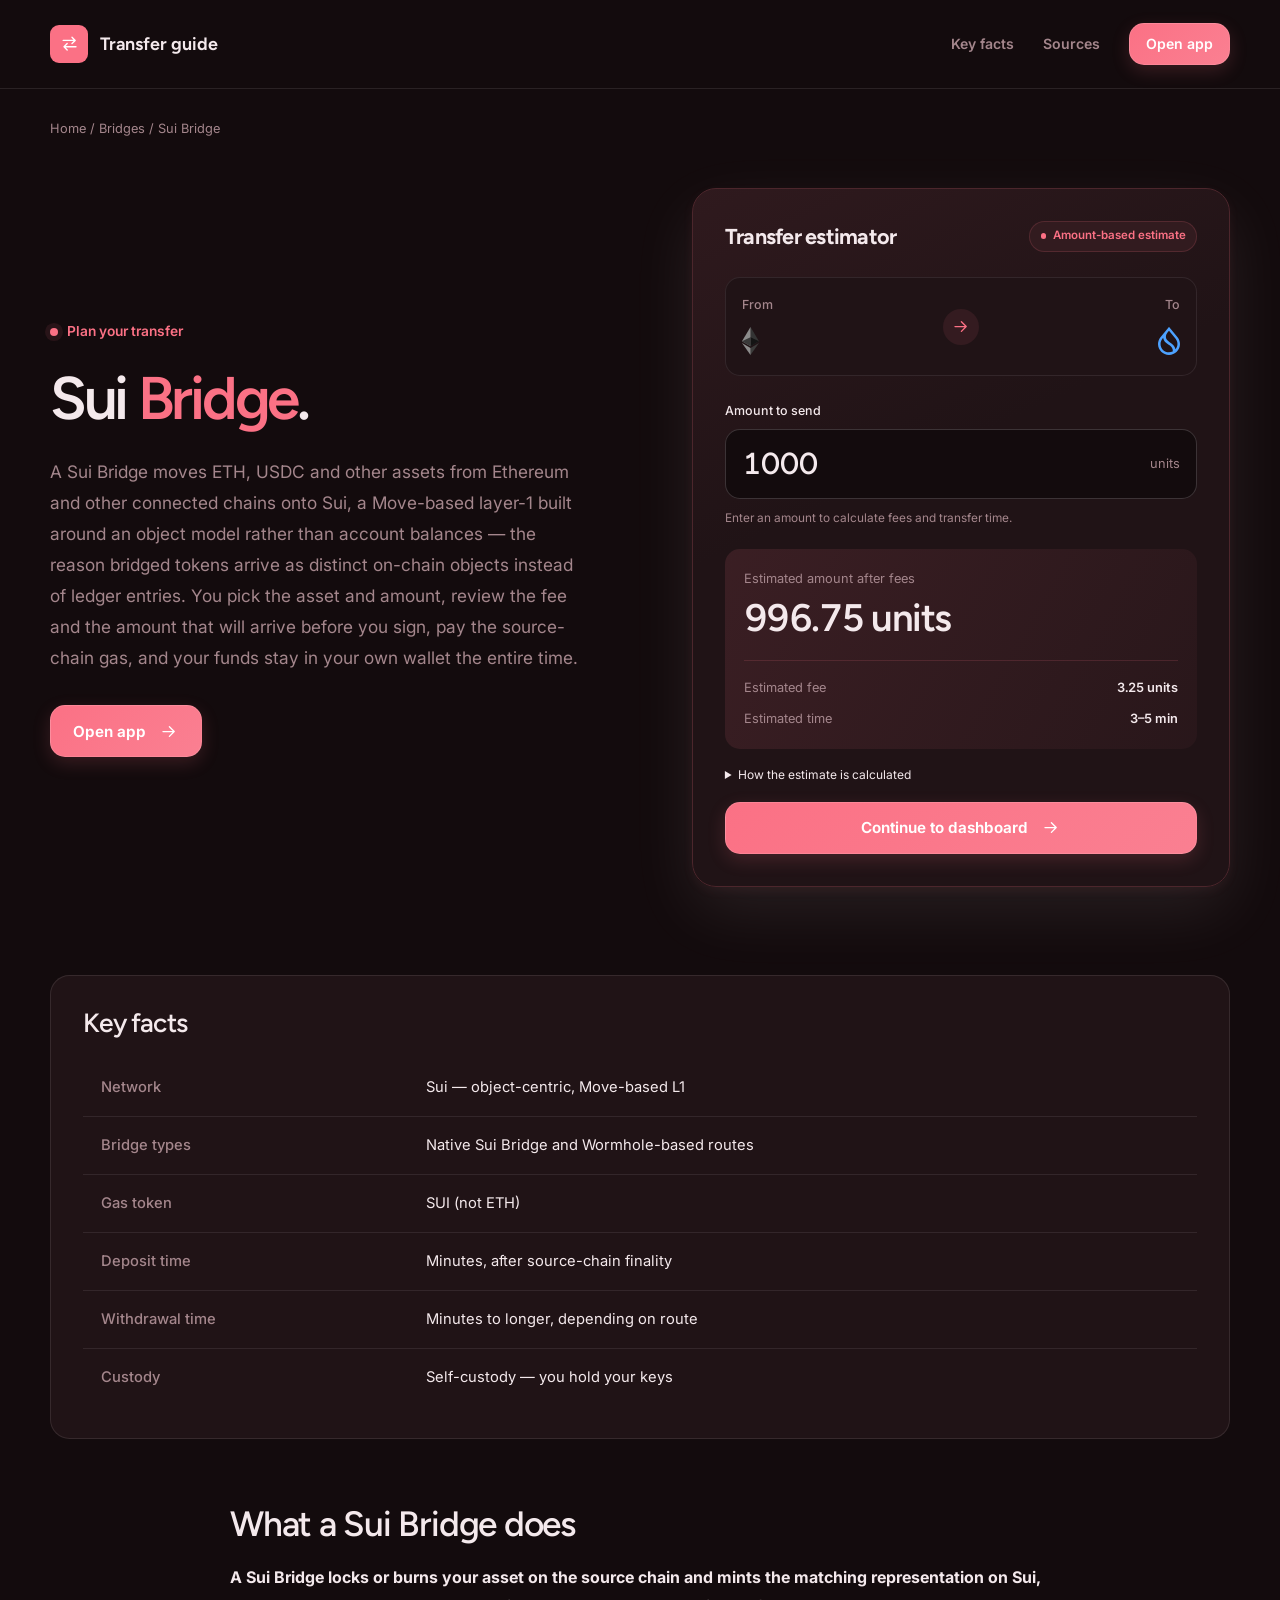
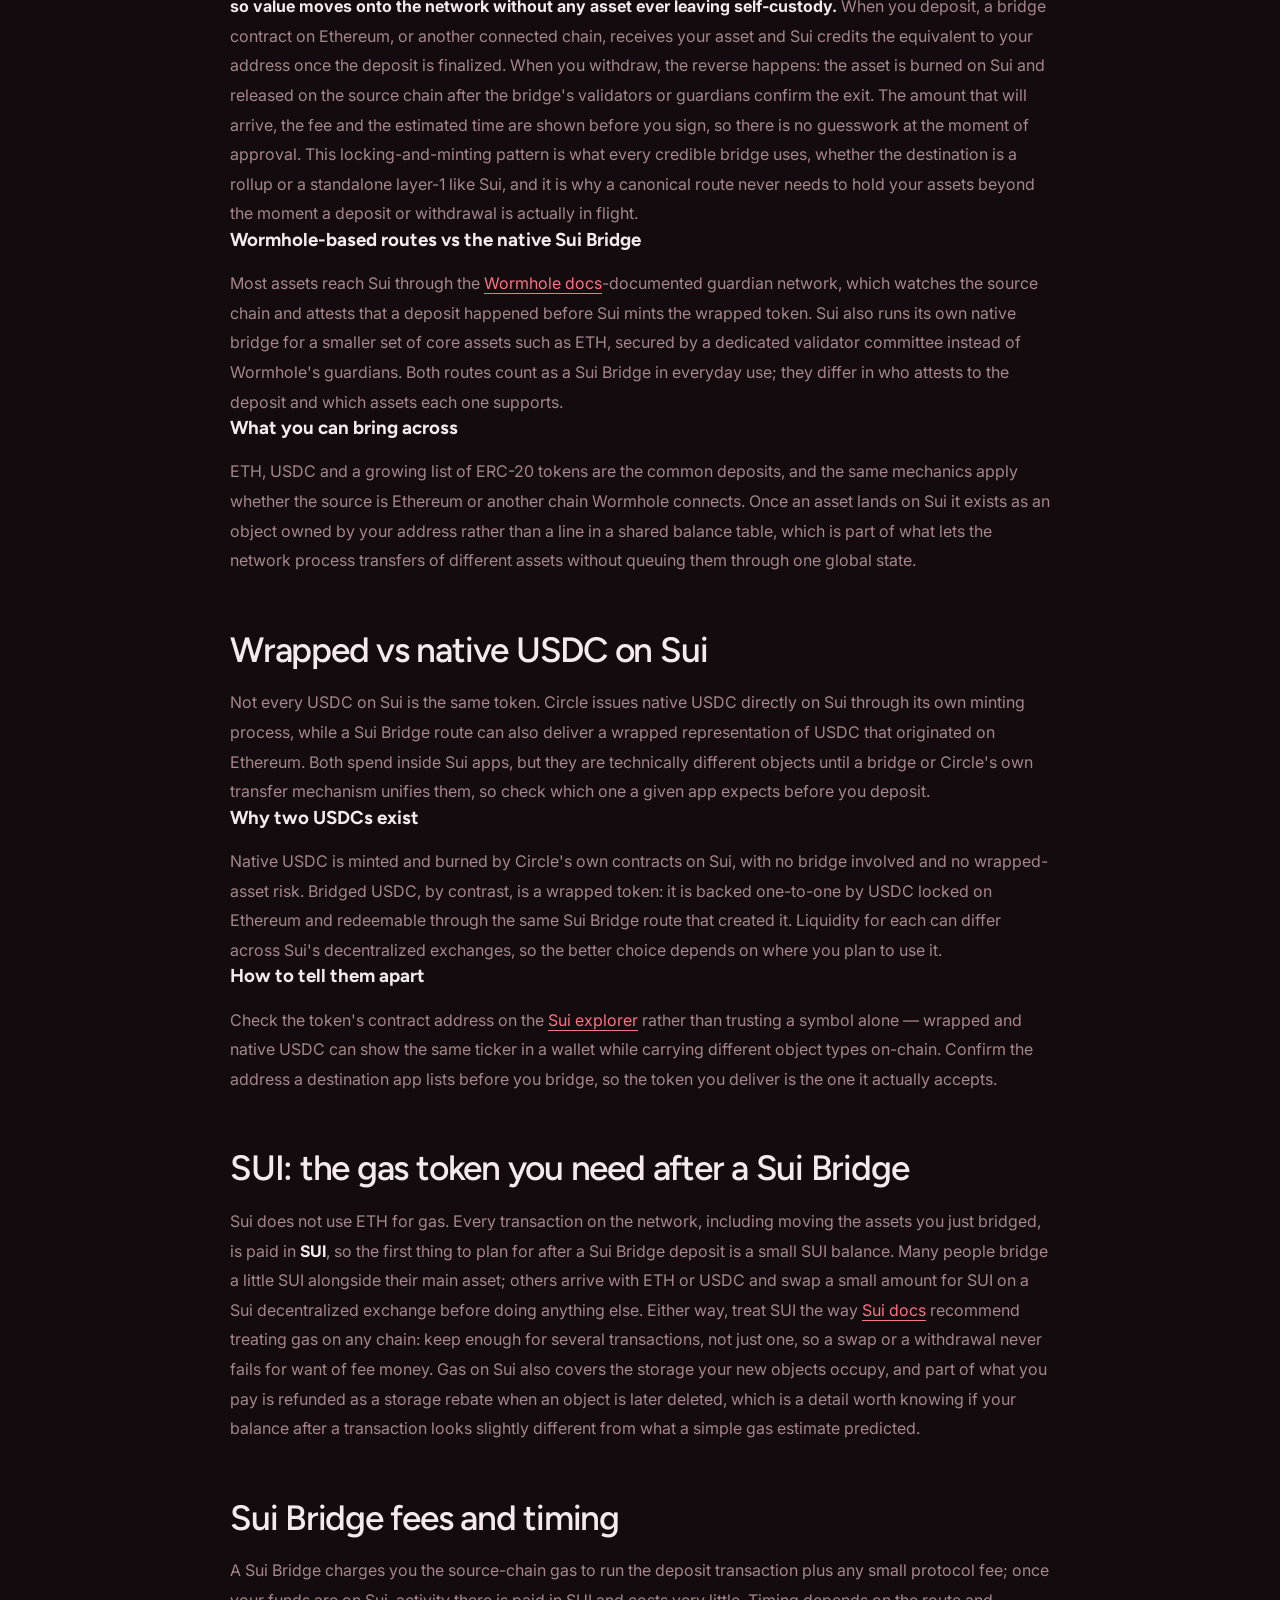
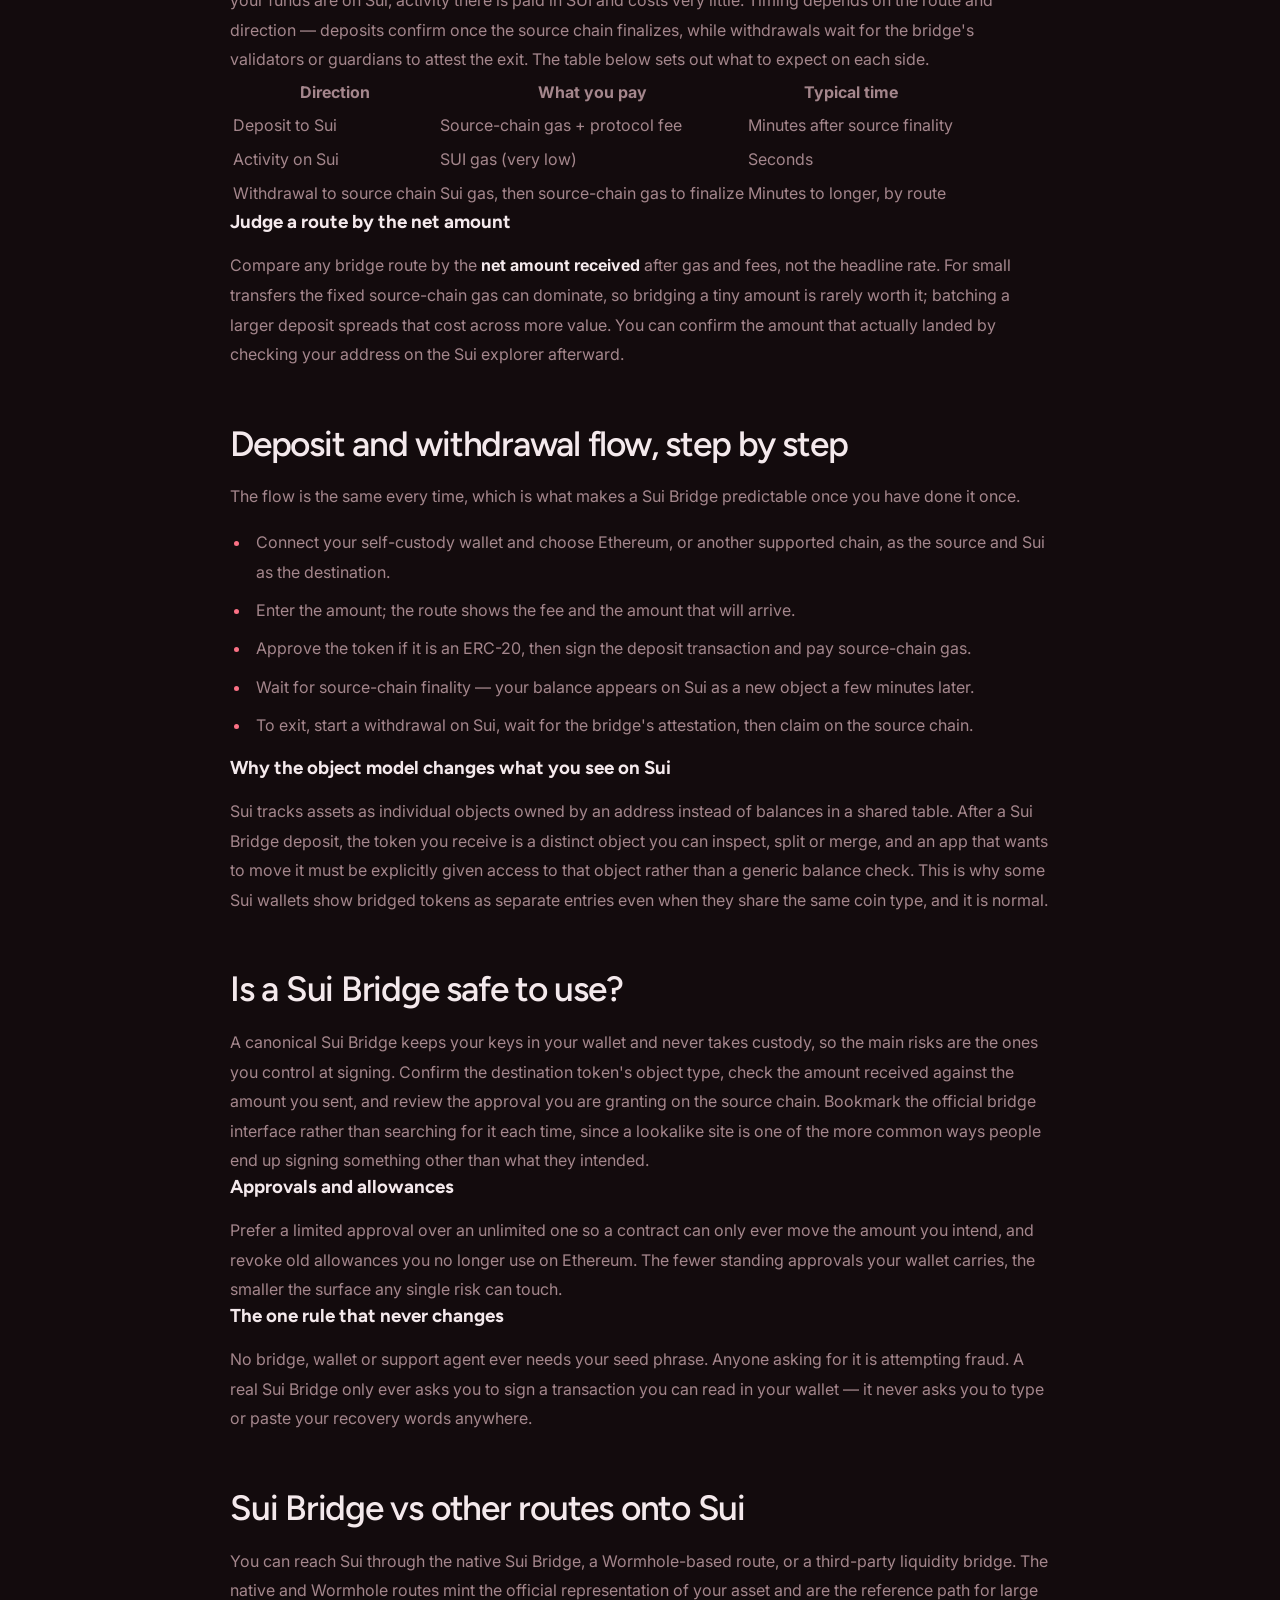
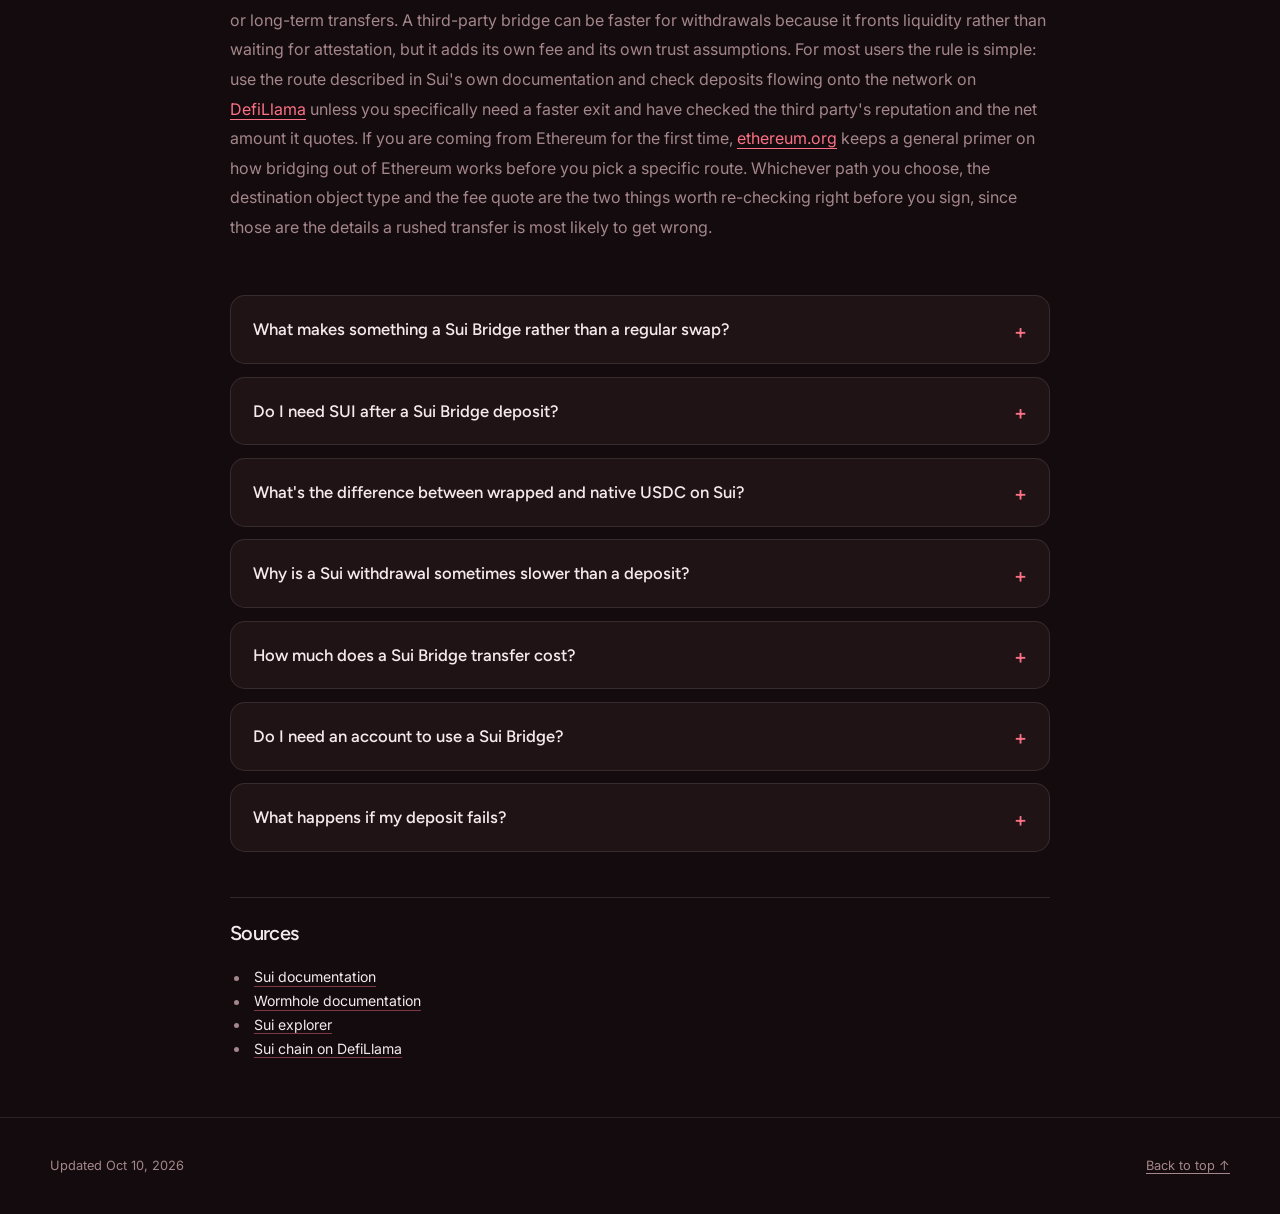
==== commit 3f9b9eaa: "Redesign: new archetype + real logo + rich content, inline sources" ====
--- a/index.html
+++ b/index.html
@@ -1,674 +1,267 @@
-<!DOCTYPE html>
-
+<!doctype html>
 <html lang="en">
 <head>
-<meta charset="utf-8"/>
-<meta content="width=device-width, initial-scale=1" name="viewport"/>
-<title>Sui Bridge — Dashboard</title>
-<meta content="Sui Bridge is Sui's native validator-operated bridge between Ethereum and Sui. Learn the route, how lock-and-mint works, fees, safety checks, and fixes." name="description"/>
-<meta content="index,follow,max-snippet:-1,max-image-preview:large,max-video-preview:-1" name="robots"/>
-<meta content="#f5f6f8" name="theme-color"/>
-<link href="https://sui-bridge.github.io/" rel="canonical"/>
-<link href="favicon.png" rel="icon" type="image/png"/>
-<link href="favicon.png" rel="apple-touch-icon"/>
-<link href="manifest.webmanifest" rel="manifest"/>
-<link href="og-cover.png" rel="image_src"/>
-<link crossorigin="" href="https://api.coingecko.com" rel="preconnect"/>
-<style>
-/* Sui Bridge — independent single-page hub. */
-:root {
-  color-scheme: light;
-  --bg: #f5f6f8; --surface: #ffffff; --panel: #ffffff; --raised: #f1f3f6;
-  --line: rgba(17, 24, 39, 0.10); --line-2: rgba(17, 24, 39, 0.16);
-  --ink: #0e1016; --text: #464d59; --muted: #6a7280; --faint: #98a0ad;
-  --accent: #3d5de6; --accent-2: #2c45c8; --accent-soft: rgba(61, 93, 230, 0.10); --accent-glow: rgba(61, 93, 230, 0.22);
-  --cyan: #0e93a8; --cta: #3d5de6; --cta-ink: #ffffff;
-  --r-sm: 8px; --r-md: 12px; --r-lg: 16px; --r-xl: 20px;
-  --mono: ui-monospace, "SF Mono", SFMono-Regular, "Roboto Mono", Menlo, Consolas, monospace;
-  --font: Inter, ui-sans-serif, system-ui, -apple-system, "Segoe UI", Roboto, sans-serif;
-  --ease: cubic-bezier(0.22, 0.7, 0.24, 1);
-}
-* { box-sizing: border-box; }
-html { scroll-behavior: smooth; }
-@media (prefers-reduced-motion: reduce) { html { scroll-behavior: auto; } }
-body {
-  margin: 0; min-width: 320px;
-  color: var(--text); background: var(--bg);
-  font-family: var(--font); font-size: 15px; line-height: 1.55;
-  -webkit-font-smoothing: antialiased; text-rendering: optimizeLegibility;
-}
-a { color: inherit; text-decoration: none; }
-a:focus-visible, button:focus-visible, summary:focus-visible { outline: 2px solid var(--accent-2); outline-offset: 3px; border-radius: 8px; }
-img { display: block; max-width: 100%; }
-.skip { position: absolute; left: -999px; }
-.skip:focus { left: 12px; top: 12px; z-index: 99; padding: 8px 14px; border-radius: 10px; background: var(--accent); color: #fff; font-weight: 750; }
-
-.shell { display: flex; min-height: 100dvh; }
-
-/* ───────── sidebar (off-canvas drawer) ───────── */
-.sidebar {
-  position: fixed; top: 0; left: 0; z-index: 70;
-  width: min(288px, 86vw); height: 100vh; height: 100dvh; overflow-y: auto;
-  display: flex; flex-direction: column; padding: 16px 12px 14px;
-  background: var(--surface); border-right: 1px solid var(--line);
-  transform: translateX(-100%); transition: transform 0.24s var(--ease);
-  box-shadow: 24px 0 70px rgba(17, 24, 39, 0.15);
-}
-.sidebar.is-open { transform: none; }
-.scrim { position: fixed; inset: 0; z-index: 65; background: rgba(17, 24, 39, 0.30); opacity: 0; pointer-events: none; transition: opacity 0.24s var(--ease); }
-.scrim.is-open { opacity: 1; pointer-events: auto; }
-html:not(.js) .sidebar { position: static; transform: none; width: 262px; height: auto; box-shadow: none; }
-html:not(.js) .scrim, html:not(.js) .nav-toggle { display: none; }
-.side-top { display: flex; align-items: center; justify-content: space-between; gap: 12px; padding: 2px 8px 6px; }
-.brand { display: flex; align-items: center; gap: 11px; min-width: 0; }
-.brand-logo { width: 32px; height: 32px; flex: 0 0 auto; display: grid; place-items: center; border-radius: 9px; background: var(--raised); box-shadow: inset 0 0 0 1px var(--line-2); }
-.brand-logo img { width: 20px; height: 20px; border-radius: 6px; }
-.brand-name { margin: 0; font-size: 17px; font-weight: 800; letter-spacing: -0.03em; color: var(--ink); line-height: 1; }
-.nav-label { margin: 14px 12px 6px; font-size: 10px; font-weight: 700; letter-spacing: 0.15em; text-transform: uppercase; color: var(--faint); }
-.nav-item { display: flex; align-items: center; gap: 12px; padding: 9px 12px; border-radius: 9px; color: var(--text); font-size: 14px; font-weight: 600; transition: color 150ms var(--ease), background-color 150ms var(--ease); }
-.ni-ico { width: 18px; height: 18px; flex: 0 0 auto; color: var(--muted); }
-.ni-ext { margin-left: auto; color: var(--faint); font-size: 12px; }
-.nav-item:hover { color: var(--ink); background: rgba(17, 24, 39, 0.04); }
-.nav-item:hover .ni-ico { color: var(--text); }
-.nav-item.is-active { color: var(--accent-2); background: transparent; }
-.nav-item.is-active .ni-ico { color: var(--accent-2); }
-.nav-group { border-radius: 9px; }
-.nav-group summary { display: flex; align-items: center; gap: 12px; padding: 9px 12px; border-radius: 9px; color: var(--text); font-size: 14px; font-weight: 600; cursor: pointer; list-style: none; transition: color 150ms var(--ease), background-color 150ms var(--ease); }
-.nav-group summary::-webkit-details-marker { display: none; }
-.nav-group summary .ni-ico { color: var(--muted); }
-.nav-group summary .chev { width: 15px; height: 15px; margin-left: auto; color: var(--faint); transition: transform 200ms var(--ease); }
-.nav-group summary:hover { color: var(--ink); background: rgba(17, 24, 39, 0.04); }
-.nav-group[open] summary { color: var(--ink); }
-.nav-group[open] summary .ni-ico { color: var(--text); }
-.nav-group[open] summary .chev { transform: rotate(180deg); }
-@media (prefers-reduced-motion: reduce) { .nav-group summary .chev { transition: none; } }
-.nav-sub { display: flex; flex-direction: column; gap: 1px; padding: 2px 0 8px 42px; }
-.nav-sub a { display: flex; align-items: baseline; gap: 7px; padding: 6px 10px; border-radius: 8px; color: var(--muted); font-size: 12.5px; font-weight: 550; transition: color 150ms var(--ease), background-color 150ms var(--ease); }
-.nav-sub a small { color: var(--faint); font-size: 10.5px; font-weight: 500; }
-.nav-sub a:hover { color: var(--accent-2); background: rgba(17, 24, 39, 0.04); }
-.nav-sub a:hover small { color: var(--muted); }
-.sidebar-foot { margin-top: auto; padding-top: 13px; border-top: 1px solid var(--line); }
-.disclose { margin: 8px 10px 0; font-size: 11px; line-height: 1.5; color: var(--muted); }
-.disclose strong { color: var(--text); font-weight: 700; }
-.fine { margin: 6px 10px 0; font-size: 10.5px; line-height: 1.45; color: var(--faint); }
-.nav-toggle { display: inline-flex; width: 38px; height: 38px; flex: 0 0 auto; position: relative; padding: 0; border: 1px solid var(--line-2); border-radius: 10px; background: var(--raised); color: var(--ink); cursor: pointer; }
-.nav-toggle .bar { position: absolute; left: 10px; right: 10px; height: 2px; border-radius: 2px; background: currentColor; transition: transform 0.22s var(--ease), opacity 0.18s var(--ease); }
-.nav-toggle .bar:nth-child(1) { top: 13px; } .nav-toggle .bar:nth-child(2) { top: 18px; } .nav-toggle .bar:nth-child(3) { top: 23px; }
-.sidebar.is-open .nav-toggle .bar:nth-child(1) { transform: translateY(5px) rotate(45deg); }
-.sidebar.is-open .nav-toggle .bar:nth-child(2) { opacity: 0; }
-.sidebar.is-open .nav-toggle .bar:nth-child(3) { transform: translateY(-5px) rotate(-45deg); }
-
-/* persistent header: hamburger + logo + H1 */
-.topbar-left { display: flex; align-items: center; gap: 12px 14px; min-width: 0; flex-wrap: wrap; }
-.menu-btn { display: inline-flex; flex-direction: column; justify-content: center; gap: 4px; width: 40px; height: 38px; flex: 0 0 auto; padding: 0 9px; border: 1px solid var(--line-2); border-radius: 10px; background: var(--raised); color: var(--ink); cursor: pointer; }
-.menu-btn .bar { display: block; height: 2px; width: 100%; border-radius: 2px; background: currentColor; transition: transform 0.22s var(--ease), opacity 0.18s var(--ease); }
-.menu-btn:hover { border-color: var(--accent); color: var(--accent-2); }
-.shell.nav-open .menu-btn .bar:nth-child(1) { transform: translateY(6px) rotate(45deg); }
-.shell.nav-open .menu-btn .bar:nth-child(2) { opacity: 0; }
-.shell.nav-open .menu-btn .bar:nth-child(3) { transform: translateY(-6px) rotate(-45deg); }
-.topbar-logo { width: 32px; height: 32px; flex: 0 0 auto; display: grid; place-items: center; border-radius: 9px; background: var(--raised); box-shadow: inset 0 0 0 1px var(--line-2); }
-.topbar-logo img { width: 20px; height: 20px; border-radius: 6px; }
-h1.wordmark { margin: 0; font-size: 17px; font-weight: 800; letter-spacing: -0.03em; color: var(--ink); line-height: 1; white-space: nowrap; }
-html:not(.js) .menu-btn { display: none; }
-
-/* ───────── main / topbar ───────── */
-.main { flex: 1; min-width: 0; display: flex; flex-direction: column; }
-.topbar { position: relative; z-index: 40; flex: 0 0 auto; display: flex; align-items: center; justify-content: space-between; gap: 12px 20px; flex-wrap: wrap; padding: 21px 26px; border-bottom: 0; background: transparent; }
-.topbar-right { display: flex; align-items: center; gap: 10px 18px; flex-wrap: wrap; }
-.mode-switch { display: inline-flex; align-items: center; gap: 10px; }
-.ms-label { font-size: 13.5px; font-weight: 700; color: var(--muted); transition: color 150ms var(--ease); }
-.ms-label.is-on { color: var(--ink); }
-.ms-track { position: relative; width: 42px; height: 24px; flex: 0 0 auto; padding: 0; border: 1px solid var(--line-2); border-radius: 999px; background: var(--raised); cursor: pointer; transition: background-color 180ms var(--ease); }
-.ms-knob { position: absolute; top: 50%; left: 3px; width: 16px; height: 16px; border-radius: 50%; background: var(--ink); transform: translateY(-50%); transition: left 200ms var(--ease); }
-.ms-track[aria-checked="true"] { background: var(--accent-soft); border-color: rgba(61, 93, 230, 0.4); }
-.ms-track[aria-checked="true"] .ms-knob { left: 23px; background: var(--accent-2); }
-.ticker { display: flex; align-items: center; flex-wrap: wrap; gap: 3px 16px; min-width: 0; }
-.tick { display: inline-flex; align-items: baseline; gap: 6px; color: var(--faint); font-size: 11px; font-weight: 550; letter-spacing: 0.01em; transition: color 150ms var(--ease); }
-.tick b { color: var(--muted); font-family: var(--mono); font-size: 11.5px; font-weight: 600; font-variant-numeric: tabular-nums; }
-.tick .ext { color: var(--faint); font-size: 9.5px; transition: color 150ms var(--ease); }
-.tick:hover { color: var(--muted); } .tick:hover b, .tick:hover .ext { color: var(--accent-2); }
-.btn-open { display: inline-flex; align-items: center; gap: 7px; padding: 8px 14px; border: 1px solid var(--line-2); border-radius: 10px; color: var(--ink); background: rgba(17, 24, 39, 0.04); font-size: 12.5px; font-weight: 700; white-space: nowrap; transition: border-color 150ms var(--ease), background-color 150ms var(--ease); }
-.btn-open:hover { border-color: var(--accent); color: var(--accent-2); }
-
-/* ───────── first screen: hero + swap card ───────── */
-.stage { position: relative; min-height: calc(100dvh - 56px); width: min(560px, 100%); margin-inline: auto; padding: clamp(16px, 3vh, 40px) 24px clamp(52px, 9vh, 96px); display: flex; flex-direction: column; align-items: stretch; justify-content: center; gap: clamp(14px, 3vh, 26px); }
-.hero { text-align: center; margin: 0; }
-.hero-h2 { margin: 0; font-size: clamp(1.5rem, 3.6vw, 2.1rem); font-weight: 800; letter-spacing: -0.02em; line-height: 1.12; color: var(--ink); }
-@supports ((-webkit-background-clip: text) or (background-clip: text)) { .hero-h2 { background: linear-gradient(180deg, #0e1016, #3a4c85); -webkit-background-clip: text; background-clip: text; -webkit-text-fill-color: transparent; color: transparent; } }
-.hero-sub { margin: 10px auto 0; max-width: 48ch; font-size: 13.5px; line-height: 1.55; color: var(--text); }
-.hero-sub strong { color: var(--ink); font-weight: 700; }
-.swap-card { border: 1px solid var(--line-2); border-radius: var(--r-xl); background: var(--panel); padding: 16px; }
-.card-head { display: flex; align-items: center; justify-content: space-between; margin-bottom: 12px; padding: 0 2px; }
-.card-title { margin: 0; font-size: 11.5px; font-weight: 750; letter-spacing: 0.09em; text-transform: uppercase; color: var(--muted); }
-.preview-tag { display: inline-flex; align-items: center; gap: 6px; padding: 4px 10px; border: 1px solid var(--line-2); border-radius: 999px; color: var(--accent-2); font-size: 10px; font-weight: 700; letter-spacing: 0.08em; text-transform: uppercase; }
-.preview-tag > span { width: 6px; height: 6px; border-radius: 50%; background: var(--accent); box-shadow: 0 0 0 3px var(--accent-soft); }
-.leg { display: flex; align-items: center; justify-content: space-between; gap: 14px; padding: 15px 16px; border: 1px solid var(--line); border-radius: var(--r-lg); background: var(--raised); }
-.asset { display: inline-flex; align-items: center; gap: 8px; padding: 6px 10px 6px 6px; border: 1px solid var(--line-2); border-radius: 999px; background: rgba(17, 24, 39, 0.04); color: var(--ink); font-size: 14px; font-weight: 700; }
-.asset .tok { width: 26px; height: 26px; border-radius: 50%; overflow: hidden; display: grid; place-items: center; background: #fff; }
-.asset .tok img { width: 26px; height: 26px; }
-.asset .chev-sm { width: 15px; height: 15px; color: var(--muted); }
-.leg-amt { display: flex; flex-direction: column; align-items: flex-end; gap: 3px; min-width: 0; }
-.leg-amt .amount { font-family: var(--mono); font-size: 1.7rem; font-weight: 600; letter-spacing: -0.02em; color: var(--ink); font-variant-numeric: tabular-nums; line-height: 1; }
-.leg-amt .leg-sub { font-size: 10.5px; font-weight: 600; letter-spacing: 0.04em; text-transform: uppercase; color: var(--faint); }
-.swap-arrow { position: relative; z-index: 1; display: grid; place-items: center; width: 40px; height: 40px; margin: -12px auto; border: 3px solid var(--panel); border-radius: 12px; background: var(--raised); color: var(--accent-2); cursor: pointer; box-shadow: 0 0 0 1px var(--line-2); transition: transform 220ms var(--ease), color 150ms var(--ease); }
-.swap-arrow svg { width: 17px; height: 17px; }
-.swap-arrow:hover { color: #fff; transform: rotate(180deg); }
-.route-panel { display: flex; align-items: center; justify-content: space-between; gap: 12px; margin-top: 12px; padding: 13px 15px; border: 1px solid var(--line); border-radius: var(--r-md); background: var(--raised); }
-.route-info b { display: block; color: var(--ink); font-size: 13.5px; font-weight: 700; letter-spacing: 0.01em; }
-.route-info span { display: block; margin-top: 2px; color: var(--faint); font-size: 11.5px; }
-.route-tok { display: inline-flex; align-items: center; gap: 7px; color: var(--text); font-size: 13px; font-weight: 650; white-space: nowrap; }
-.route-tok .tok { width: 20px; height: 20px; border-radius: 50%; overflow: hidden; background: #fff; display: grid; place-items: center; }
-.route-tok .tok img { width: 20px; height: 20px; }
-.route-row { display: flex; align-items: center; justify-content: space-between; gap: 12px; padding: 11px 4px 2px; border-top: 1px solid var(--line); margin-top: 10px; }
-.route-row span { font-size: 10.5px; font-weight: 700; letter-spacing: 0.07em; text-transform: uppercase; color: var(--faint); }
-.route-row b { color: var(--text); font-size: 12.5px; font-weight: 650; font-variant-numeric: tabular-nums; }
-.swap-cta { display: flex; align-items: center; justify-content: center; gap: 8px; margin-top: 16px; padding: 15px; border-radius: var(--r-md); color: var(--cta-ink); background: var(--cta); font-size: 15px; font-weight: 750; letter-spacing: 0.01em; transition: filter 150ms var(--ease), transform 150ms var(--ease); }
-.swap-cta:hover { filter: brightness(1.04); transform: translateY(-1px); }
-/* scroll cue at the foot of the first screen */
-.scroll-cue { position: absolute; left: 0; right: 0; bottom: 10px; display: flex; justify-content: center; }
-.scroll-cue a { display: inline-flex; flex-direction: column; align-items: center; gap: 3px; color: var(--faint); font-size: 10px; letter-spacing: 0.1em; text-transform: uppercase; font-weight: 700; }
-.scroll-cue a:hover { color: var(--accent-2); }
-.scroll-cue svg { width: 16px; height: 16px; animation: cue 1.8s var(--ease) infinite; }
-@keyframes cue { 0%,100% { transform: translateY(0); } 50% { transform: translateY(4px); } }
-@media (prefers-reduced-motion: reduce) { .scroll-cue svg { animation: none; } }
-
-/* ───────── merged content (all in initial HTML; revealed on scroll) ───────── */
-.content { width: min(760px, 100%); margin: 0 auto; padding: clamp(56px, 12vh, 140px) 24px 88px; }
-.content .lead-in { padding: clamp(4px, 1vh, 12px) 0 clamp(10px, 2.5vh, 22px); }
-.content .lead-in > p { margin: 0 0 16px; font-size: 15px; line-height: 1.66; color: var(--text); }
-.content .lead-in > p strong { color: var(--ink); font-weight: 700; }
-/* premium feature card (modern-site feel) */
-.content .lead-in .feat{position:relative;width:min(1120px,calc(100vw - 44px));margin-left:50%;transform:translateX(-50%);display:grid;grid-template-columns:1.08fr .92fr;align-items:stretch;background:linear-gradient(165deg,#141824,#0b0e15);border:1px solid rgba(255,255,255,.09);border-radius:28px;overflow:hidden;box-shadow:0 52px 120px -55px rgba(0,0,0,.82)}
-.feat-l{padding:clamp(32px,4vw,64px);display:flex;flex-direction:column;justify-content:center}
-.feat-l h2{margin:0;font-size:clamp(2.2rem,4.6vw,3.2rem);line-height:1.03;font-weight:800;letter-spacing:-.03em;color:#fff}
-.feat-lead{margin:20px 0 0;font-size:17px;line-height:1.6;color:rgba(255,255,255,.9);max-width:48ch}
-.content .lead-in .feat-lead a{color:#fff;text-decoration:underline;text-decoration-color:rgba(255,255,255,.55);text-underline-offset:3px}
-.content .lead-in .feat-lead a:hover{text-decoration-color:#fff}
-.feat-cta{margin:32px 0 0}
-.content .lead-in .feat-btn{display:inline-flex;align-items:center;gap:10px;padding:17px 38px;border-radius:999px;background:linear-gradient(135deg,var(--accent),color-mix(in srgb,var(--accent) 50%,#7c4dff));color:#fff;font-weight:750;font-size:16.5px;text-decoration:none;box-shadow:0 20px 44px -12px var(--accent-glow);transition:transform .16s var(--ease),box-shadow .16s var(--ease)}
-.content .lead-in .feat-btn:hover{transform:translateY(-2px);box-shadow:0 26px 56px -14px var(--accent-glow)}
-.feat-btn .arr{transition:transform .18s var(--ease)}
-.content .lead-in .feat-btn:hover .arr{transform:translateX(3px)}
-.feat-more{margin:18px 0 0}
-.feat-readmore{list-style:none;cursor:pointer;display:inline-flex;align-items:center;gap:7px;font-size:13.5px;font-weight:700;color:rgba(255,255,255,.7);transition:color .15s var(--ease)}
-.feat-readmore::-webkit-details-marker{display:none}
-.feat-readmore:hover{color:#fff}
-.feat-readmore .chev{width:15px;height:15px;transition:transform .2s var(--ease)}
-.feat-more[open] .feat-readmore .chev{transform:rotate(180deg)}
-.feat-detail{margin:20px 0 0;font-size:14.5px;line-height:1.72;color:rgba(255,255,255,.82)}
-.content .lead-in .feat-detail a{color:#fff;text-decoration:underline;text-decoration-color:rgba(255,255,255,.55);text-underline-offset:3px}
-.feat-more:not([open]) .feat-detail{display:none}
-.content .lead-in .feat-lead{color:rgba(255,255,255,.9)}
-.content .lead-in .feat-detail,.content .lead-in .feat-detail p{color:rgba(255,255,255,.82)}
-.feat-facts{display:grid;grid-template-columns:1fr 1fr;gap:0 26px;margin:18px 0 2px}
-.feat-fact{padding:10px 0;border-top:1px solid rgba(255,255,255,.1)}
-.feat-fact .fl{display:block;font-size:10px;font-weight:700;letter-spacing:.09em;text-transform:uppercase;color:rgba(255,255,255,.5);margin:0 0 3px}
-.feat-fact .fv{display:block;font-size:12.5px;line-height:1.5;color:rgba(255,255,255,.88)}
-.feat-r{position:relative;overflow:hidden;min-height:clamp(300px,32vw,440px);background:radial-gradient(120% 105% at 70% 22%,color-mix(in srgb,var(--accent) 52%,#1a1030),#0a0d14 70%)}
-.feat-r::before{content:"";position:absolute;inset:0;background-image:linear-gradient(rgba(255,255,255,.05) 1px,transparent 1px),linear-gradient(90deg,rgba(255,255,255,.05) 1px,transparent 1px);background-size:36px 36px;-webkit-mask:radial-gradient(70% 72% at 64% 36%,#000,transparent 76%);mask:radial-gradient(70% 72% at 64% 36%,#000,transparent 76%)}
-.feat-badge{position:absolute;top:50%;left:50%;transform:translate(-50%,-50%);z-index:2;width:clamp(122px,16vw,166px);height:clamp(122px,16vw,166px);border-radius:34px;display:grid;place-items:center;background:linear-gradient(160deg,rgba(255,255,255,.18),rgba(255,255,255,.02));box-shadow:0 38px 84px -22px var(--accent-glow),inset 0 0 0 1px rgba(255,255,255,.18)}
-.feat-badge img{width:52%;height:52%;object-fit:contain}
-@media (max-width:860px){
-  .content .lead-in .feat{width:calc(100vw - 28px);grid-template-columns:1fr}
-  .feat-l{padding:30px 22px 32px}
-  .feat-r{min-height:200px}
-  .feat-facts{grid-template-columns:1fr}
-}
-
-.tbl.spec table { min-width: 0; }
-.tbl.spec td:first-child { color: var(--muted); font-weight: 600; white-space: nowrap; width: 1%; }
-.content .sec { border-top: 1px solid var(--line); scroll-margin-top: 66px; }
-.content .sec:first-child { border-top: 0; }
-.content .sec > summary { list-style: none; cursor: pointer; display: flex; align-items: center; justify-content: space-between; gap: 16px; padding: clamp(20px, 4vh, 32px) 0; }
-.content .sec > summary::-webkit-details-marker { display: none; }
-.content .sec > summary h2 { margin: 0; font-size: clamp(1.25rem, 2.8vw, 1.6rem); font-weight: 800; letter-spacing: -0.02em; color: var(--ink); transition: color 150ms var(--ease); }
-.content .sec > summary::after { content: "+"; flex: 0 0 auto; color: var(--accent); font-weight: 700; font-size: 1.5rem; line-height: 1; }
-.content .sec[open] > summary::after { content: "\2212"; }
-.content .sec > summary:hover h2 { color: var(--accent-2); }
-.content .sec-body { padding: 0 0 clamp(22px, 4vh, 34px); }
-.content .sec[open] .sec-body { animation: secdrop 0.22s var(--ease); }
-@keyframes secdrop { from { opacity: 0; transform: translateY(-4px); } to { opacity: 1; transform: none; } }
-@media (prefers-reduced-motion: reduce) { .content .sec[open] .sec-body { animation: none; } }
-.content p { margin: 0 0 13px; color: var(--text); }
-.content p strong, .content li strong { color: var(--ink); font-weight: 700; }
-.content ul, .content ol { margin: 0 0 14px; padding-left: 20px; }
-.content li { margin-bottom: 8px; color: var(--text); }
-.content li::marker { color: var(--accent); }
-/* inline source links — blend with the copy, brighten only on hover */
-.content .sec-body a, .content .qa .a a, .content .lead-in a { color: inherit; text-decoration: underline; text-decoration-thickness: 1px; text-underline-offset: 3px; text-decoration-color: rgba(17, 24, 39, 0.26); transition: color 150ms var(--ease), text-decoration-color 150ms var(--ease); }
-.content .sec-body a:hover, .content .qa .a a:hover, .content .lead-in a:hover { color: var(--accent-2); text-decoration-color: var(--accent-2); }
-.content .sec-body a.addr { text-decoration-color: rgba(134, 160, 255, 0.32); }
-.cite { margin: 4px 0 0; font-size: 12px; color: var(--faint); }
-.cite a { color: var(--muted); text-decoration: underline; text-underline-offset: 2px; }
-.cite a:hover { color: var(--accent-2); }
-.tbl { width: 100%; overflow-x: auto; border: 1px solid var(--line); border-radius: var(--r-md); margin: 4px 0 14px; background: var(--panel); }
-.tbl table { border-collapse: collapse; width: 100%; font-size: 13px; min-width: 460px; }
-.tbl th { text-align: left; font-weight: 700; color: var(--accent-2); background: rgba(17, 24, 39, 0.04); padding: 10px 13px; border-bottom: 1px solid var(--line-2); font-size: 11.5px; letter-spacing: 0.02em; }
-.tbl td { padding: 10px 13px; border-bottom: 1px solid var(--line); color: var(--text); vertical-align: top; }
-.tbl tr:last-child td { border-bottom: 0; }
-.tbl td:first-child { color: var(--ink); font-weight: 600; }
-.qa { border: 1px solid var(--line); border-radius: var(--r-md); background: var(--panel); margin: 0 0 10px; overflow: hidden; }
-.qa summary { padding: 15px 18px; color: var(--ink); font-weight: 650; cursor: pointer; list-style: none; display: flex; justify-content: space-between; gap: 12px; font-size: 14.5px; }
-.qa summary::-webkit-details-marker { display: none; }
-.qa summary::after { content: "+"; color: var(--accent); font-weight: 700; font-size: 1.15rem; line-height: 1; }
-.qa[open] summary::after { content: "−"; }
-.qa[open] { border-color: var(--line-2); }
-.qa .a { padding: 0 18px 15px; color: var(--text); font-size: 13.5px; }
-.qa .a p { margin: 0 0 8px; }
-.addr { font-family: var(--mono); font-size: 12px; color: var(--accent-2); word-break: break-all; }
-.disclosure-box { margin: 24px 0 0; padding: 16px 18px; border: 1px solid var(--line); border-radius: var(--r-md); background: var(--surface); font-size: 12.5px; line-height: 1.6; color: var(--muted); }
-.disclosure-box strong { color: var(--text); }
-/* scroll-reveal — content is always present; JS only animates it in */
-html.js .reveal { opacity: 0; transform: translateY(18px); transition: opacity 0.6s var(--ease), transform 0.6s var(--ease); }
-html.js .reveal.in { opacity: 1; transform: none; }
-@media (prefers-reduced-motion: reduce) { html.js .reveal { opacity: 1; transform: none; transition: none; } }
-
-/* ───────── responsive ───────── */
-@media (max-width: 560px) {
-  .topbar { padding: 10px 16px; }
-  .stage { padding: 16px 16px 40px; }
-  .content { padding: clamp(40px, 9vh, 90px) 16px 72px; }
-  .ticker { display: none; }
-  .leg-amt .amount { font-size: 1.5rem; }
-}
-@media (max-height: 720px) and (min-width: 561px) {
-  .hero-h2 { font-size: clamp(1.35rem, 3.2vw, 1.9rem); }
-  .hero-sub { font-size: 13px; margin-top: 8px; }
-  .swap-card { padding: 13px; }
-  .leg { padding: 12px 14px; }
-  .leg-amt .amount { font-size: 1.45rem; }
-  .route-panel { margin-top: 9px; padding: 11px 14px; }
-  .swap-cta { margin-top: 12px; padding: 13px; }
-}
-.swap-cta { font-size: 16px; box-shadow: 0 10px 24px rgba(61, 93, 230, 0.30); }
-.swap-cta .cta-ico { width: 17px; height: 17px; flex: 0 0 auto; }
-.swap-cta .cta-go { transition: transform 0.18s var(--ease); }
-.swap-cta:hover .cta-go { transform: translateX(3px); }
-.cta-note { margin: 9px 0 0; text-align: center; font-size: 11.5px; color: var(--faint); letter-spacing: 0.02em; }
-.field-notes { margin: clamp(28px,5vh,52px) 0 0; padding: 20px 22px; border: 1px solid var(--line-2); border-left: 3px solid var(--accent); border-radius: var(--r-md); background: var(--panel); }
-.field-notes h2 { margin: 0 0 12px; font-size: clamp(1.15rem,2.6vw,1.4rem); font-weight: 800; letter-spacing: -0.02em; color: var(--ink); }
-.field-notes .fn-body { color: var(--text); font-size: 14px; line-height: 1.66; }
-.field-notes .fn-body strong { color: var(--ink); font-weight: 700; }
-.field-notes .fn-body ul { margin: 8px 0 0; padding-left: 20px; }
-.field-notes .fn-body li { margin-bottom: 6px; }
-.content .sec { border: 1px solid var(--line); border-radius: 16px; background: var(--panel); margin: 0 0 14px; scroll-margin-top: 80px; box-shadow: 0 1px 3px rgba(17,24,39,0.05); transition: box-shadow .24s var(--ease), border-color .24s var(--ease), transform .24s var(--ease); }
-.content .sec:hover { border-color: var(--line-2); box-shadow: 0 14px 34px -16px rgba(17,24,39,0.18); }
-.content .sec[open] { border-color: rgba(61,93,230,0.30); box-shadow: 0 18px 46px -18px rgba(61,93,230,0.24); }
-.content .sec > summary { padding: clamp(17px,2.6vh,24px) clamp(18px,3vw,26px); gap: 18px; border-radius: 16px; }
-.content .sec > summary h2 { font-size: clamp(1.12rem,2.5vw,1.4rem); }
-.content .sec > summary::after { content: ""; width: 36px; height: 36px; border-radius: 50%; border: 1px solid var(--line-2); background: var(--raised) no-repeat center; background-image: url('data:image/svg+xml;utf8,<svg xmlns="http://www.w3.org/2000/svg" width="18" height="18" viewBox="0 0 24 24" fill="none" stroke="%233d5de6" stroke-width="2.2" stroke-linecap="round" stroke-linejoin="round"><path d="M6 9l6 6 6-6"/></svg>'); transition: transform .28s var(--ease), background-color .2s var(--ease), border-color .2s var(--ease); }
-.content .sec:hover > summary::after { border-color: var(--accent); }
-.content .sec[open] > summary::after { transform: rotate(180deg); background-color: var(--accent-soft); border-color: rgba(61,93,230,0.42); }
-.content .sec-body { padding: 0 clamp(18px,3vw,26px) clamp(20px,3vh,28px); }
-.content .sec-body > p:first-child, .content .sec-body > ul:first-child, .content .sec-body > ol:first-child { margin-top: 0; }
-.content #faq .qa { border-radius: 12px; margin: 0 0 10px; transition: border-color .2s var(--ease), box-shadow .2s var(--ease); }
-.content #faq .qa:hover { box-shadow: 0 8px 22px -12px rgba(17,24,39,0.14); }
-.content #faq .qa[open] { border-color: rgba(61,93,230,0.28); }
-/* ── hybrid: mantle-style 2-col hero ── */
-.hero2 { display: grid; grid-template-columns: 1.05fr 0.95fr; align-items: stretch; min-height: calc(100dvh - 62px); position: relative; border-bottom: 1px solid var(--line); }
-.hero2-l { display: flex; flex-direction: column; justify-content: center; padding: clamp(40px,7vh,86px) clamp(24px,4vw,60px); }
-.hero2-h { margin: 0; font-size: clamp(2.3rem,5.2vw,3.9rem); line-height: 1.03; font-weight: 800; letter-spacing: -0.03em; color: var(--ink); }
-.hero2-lead { margin: 20px 0 0; max-width: 46ch; font-size: 16px; line-height: 1.55; color: var(--text); }
-.hero2-lead strong { color: var(--ink); font-weight: 700; }
-.hero2-cta { display: flex; flex-wrap: wrap; gap: 12px; margin: 30px 0 0; }
-.btn2 { display: inline-flex; align-items: center; gap: 8px; border-radius: 12px; font-weight: 750; font-size: 15px; cursor: pointer; transition: transform .16s var(--ease), border-color .16s var(--ease), background-color .16s var(--ease); }
-.btn2-primary { padding: 15px 24px; background: var(--ink); color: #fff; border: 0; box-shadow: 0 14px 30px -12px rgba(17,24,39,.5); }
-.btn2-primary:hover { transform: translateY(-2px); }
-.btn2-primary .go { transition: transform .18s var(--ease); }
-.btn2-primary:hover .go { transform: translate(2px,-2px); }
-.btn2-ghost { padding: 15px 22px; background: transparent; color: var(--ink); border: 1px solid var(--line-2); }
-.btn2-ghost:hover { border-color: var(--ink); }
-.hero2-r { position: relative; display: flex; align-items: center; justify-content: center; padding: clamp(28px,5vh,56px) clamp(20px,3vw,48px); overflow: hidden; background: radial-gradient(120% 100% at 80% 8%, color-mix(in srgb, var(--accent-2) 58%, #05070d), #05070d 62%); }
-.hero2-r::before { content: ""; position: absolute; inset: 0; background-image: linear-gradient(rgba(255,255,255,.045) 1px, transparent 1px), linear-gradient(90deg, rgba(255,255,255,.045) 1px, transparent 1px); background-size: 26px 26px; -webkit-mask: radial-gradient(70% 70% at 70% 30%, #000, transparent); mask: radial-gradient(70% 70% at 70% 30%, #000, transparent); }
-.hero2-r .swap-card { position: relative; width: 100%; max-width: 392px; box-shadow: 0 40px 90px -30px rgba(0,0,0,.6); }
-.scrollcue2 { position: absolute; left: 50%; bottom: 18px; transform: translateX(-50%); display: inline-flex; flex-direction: column; align-items: center; gap: 6px; font-size: 10px; font-weight: 800; letter-spacing: .16em; text-transform: uppercase; color: var(--faint); z-index: 4; }
-.scrollcue2 svg { width: 16px; height: 16px; animation: cue 1.9s var(--ease) infinite; }
-.scrollcue2:hover { color: var(--accent-2); }
-@media (max-width: 900px) {
-  .hero2 { grid-template-columns: 1fr; min-height: 0; }
-  .hero2-l { padding: 38px 18px 26px; }
-  .hero2-r { padding: 0 18px 38px; background: none; }
-  .hero2-r::before { display: none; }
-  .hero2-r .swap-card { max-width: 520px; box-shadow: 0 20px 50px -24px rgba(17,24,39,.35); }
-  .scrollcue2 { display: none; }
-}
-/* ── hybrid: "Continue to Swap" modal ── */
-.mroot { position: fixed; inset: 0; z-index: 200; display: grid; place-items: center; padding: 20px; }
-.mroot[hidden] { display: none; }
-.mbg { position: absolute; inset: 0; background: rgba(17,24,39,.46); backdrop-filter: blur(6px); -webkit-backdrop-filter: blur(6px); opacity: 0; transition: opacity .22s var(--ease); }
-.mcard { position: relative; width: 100%; max-width: 392px; background: var(--panel); border: 1px solid var(--line); border-radius: 20px; box-shadow: 0 50px 110px -30px rgba(0,0,0,.5); padding: 22px; opacity: 0; transform: translateY(10px) scale(.985); transition: opacity .24s var(--ease), transform .24s var(--ease); }
-.mroot.in .mbg { opacity: 1; }
-.mroot.in .mcard { opacity: 1; transform: none; }
-.mtop { display: flex; align-items: center; justify-content: space-between; margin: 0 0 18px; }
-.mbrand { display: flex; align-items: center; gap: 9px; font-weight: 800; color: var(--ink); font-size: 14.5px; letter-spacing: -.02em; }
-.mbrand img { width: 22px; height: 22px; border-radius: 6px; }
-.mx { width: 30px; height: 30px; border-radius: 9px; border: 1px solid var(--line); background: var(--raised); color: var(--muted); display: grid; place-items: center; cursor: pointer; transition: .16s var(--ease); }
-.mx:hover { color: var(--ink); border-color: var(--line-2); }
-.mroute { display: flex; align-items: center; justify-content: center; gap: 16px; background: var(--raised); border: 1px solid var(--line); border-radius: 16px; padding: 18px 16px; margin: 0 0 16px; }
-.mchip { display: flex; flex-direction: column; align-items: center; gap: 6px; }
-.mchip img { width: 34px; height: 34px; border-radius: 50%; }
-.mchip b { font-size: 14px; font-weight: 800; color: var(--ink); }
-.mchip span { font-size: 11px; color: var(--muted); font-weight: 600; }
-.marrow { color: var(--muted); display: grid; place-items: center; }
-.mbar { height: 4px; border-radius: 3px; background: var(--line); overflow: hidden; margin: 0 0 12px; }
-.mbar i { display: block; height: 100%; width: 0; background: var(--accent); border-radius: 3px; transition: width 1.15s var(--ease); }
-.mscan { display: flex; align-items: center; gap: 10px; font-size: 13px; font-weight: 600; color: var(--text); padding: 0 2px 16px; }
-.mspin { width: 16px; height: 16px; border-radius: 50%; border: 2px solid var(--line-2); border-top-color: var(--accent-2); animation: spin .7s linear infinite; flex: none; }
-@keyframes spin { to { transform: rotate(360deg); } }
-.mcheck { width: 16px; height: 16px; color: var(--accent-2); flex: none; }
-.mscan.done { color: var(--ink); }
-.mcta { display: flex; align-items: center; justify-content: center; gap: 8px; width: 100%; padding: 15px; border-radius: 12px; background: var(--ink); color: #fff; font-weight: 800; font-size: 15px; transition: .18s var(--ease); }
-.mcta:hover { transform: translateY(-1px); box-shadow: 0 16px 32px -14px rgba(17,24,39,.55); }
-.mnote { text-align: center; font-size: 11px; color: var(--muted); margin: 12px 2px 0; line-height: 1.5; }
-.mnote a { color: var(--accent-2); font-weight: 600; text-decoration: none; }
-@media (prefers-reduced-motion: reduce) { .scrollcue2 svg, .mspin { animation: none; } .mbar i { transition: none; } }
-/* docs layout (sticky TOC + open sections) */
-.docs{position:relative;width:min(1120px,calc(100vw - 44px));margin-left:50%;transform:translateX(-50%);display:grid;grid-template-columns:236px minmax(0,1fr);gap:clamp(28px,4vw,60px);margin-top:clamp(40px,6vh,72px);align-items:start}
-.toc{position:sticky;top:74px;align-self:start;max-height:calc(100dvh - 96px);overflow:auto}
-.toc-h{margin:0 0 10px;font-size:10.5px;font-weight:800;letter-spacing:.12em;text-transform:uppercase;color:var(--faint);padding-left:13px}
-.toc a{display:block;padding:7px 13px;border-left:2px solid var(--line);color:var(--muted);font-size:13px;font-weight:600;line-height:1.35;text-decoration:none;transition:color .15s var(--ease),border-color .15s var(--ease)}
-.toc a:hover{color:var(--ink)}
-.toc a.active{color:var(--accent-2);border-left-color:var(--accent);font-weight:750}
-.doc-main{min-width:0}
-.content .doc-sec{border:1px solid var(--line);border-radius:20px;background:var(--panel);box-shadow:0 1px 3px rgba(17,24,39,.04);margin:0 0 16px;padding:0;scroll-margin-top:82px;transition:box-shadow .26s var(--ease),border-color .26s var(--ease)}
-.content .doc-sec:first-child{border-top:1px solid var(--line)}
-.content .doc-sec:hover{border-color:var(--line-2);box-shadow:0 16px 40px -22px rgba(17,24,39,.18)}
-.content .doc-sec[open]{border-color:var(--line)}
-.content .doc-sec>summary{cursor:default;pointer-events:none;padding:clamp(20px,3vh,28px) clamp(22px,3.2vw,32px) 8px;list-style:none}
-.content .doc-sec>summary::-webkit-details-marker{display:none}
-.content .doc-sec>summary::after{display:none}
-.content .doc-sec>summary h2{font-size:clamp(1.2rem,2.3vw,1.5rem)}
-.content .doc-sec .sec-body{padding:0 clamp(22px,3.2vw,32px) clamp(22px,3.4vh,30px);max-width:74ch}
-.content .doc-sec.field-notes{border:1px solid var(--line);border-left:3px solid var(--accent);border-radius:20px;background:var(--panel);box-shadow:0 1px 3px rgba(17,24,39,.04);margin:0 0 16px;padding:clamp(22px,3vh,28px) clamp(22px,3.2vw,32px)}
-.content .doc-sec.field-notes h2{font-size:clamp(1.2rem,2.3vw,1.5rem)}
-.content .doc-sec.field-notes .fn-body{max-width:74ch}
-@media (max-width:900px){
-  .docs{grid-template-columns:1fr;width:calc(100vw - 28px);gap:0}
-  .toc{position:sticky;top:56px;z-index:20;display:flex;gap:8px;overflow-x:auto;max-height:none;background:var(--bg);padding:11px 2px;margin:0 0 6px;border-bottom:1px solid var(--line);-webkit-overflow-scrolling:touch}
-  .toc-h{display:none}
-  .toc a{flex:0 0 auto;white-space:nowrap;border-left:0;border:1px solid var(--line);border-radius:999px;padding:8px 15px;font-size:12.5px}
-  .toc a.active{color:var(--accent-2);border-color:var(--accent);background:var(--accent-soft)}
-}
-.site-foot{width:min(1120px,calc(100vw - 44px));margin:clamp(34px,5vh,60px) auto 0;padding:22px 2px clamp(30px,4vh,48px);color:var(--faint);font-size:12.5px;line-height:1.6}
-.site-foot p{margin:0 0 6px;max-width:82ch}
-.site-foot strong{color:var(--muted);font-weight:700}
-.site-foot .foot-fine{font-size:11.5px}
+  <meta charset="utf-8">
+  <meta name="viewport" content="width=device-width, initial-scale=1">
+  <title>Sui Bridge — Move ETH, USDC & Tokens onto Sui</title>
+  <meta name="description" content="Use the Sui Bridge to bring ETH, USDC and other tokens from Ethereum onto Sui, an object-centric Move-based L1 with its own SUI gas token. Compare wrapped vs native USDC, check timing before you sign, and keep your own keys.">
+  <link rel="canonical" href="https://sui-bridge.github.io/">
+  <meta property="og:type" content="website">
+  <meta property="og:title" content="Sui Bridge">
+  <meta property="og:description" content="Use the Sui Bridge to bring ETH, USDC and other tokens from Ethereum onto Sui, an object-centric Move-based L1 with its own SUI gas token. Compare wrapped vs native USDC, check timing before you sign, and keep your own keys.">
+  <meta property="og:url" content="https://sui-bridge.github.io/">
+  <meta property="og:image" content="https://sui-bridge.github.io/og.png">
+  <meta name="twitter:card" content="summary_large_image">
+  <meta name="twitter:title" content="Sui Bridge">
+  <meta name="twitter:description" content="Use the Sui Bridge to bring ETH, USDC and other tokens from Ethereum onto Sui, an object-centric Move-based L1 with its own SUI gas token. Compare wrapped vs native USDC, check timing before you sign, and keep your own keys.">
+  <meta name="twitter:image" content="https://sui-bridge.github.io/og.png">
+<link rel="preconnect" href="https://fonts.googleapis.com"><link rel="preconnect" href="https://fonts.gstatic.com" crossorigin><link rel="stylesheet" href="https://fonts.googleapis.com/css2?family=Inter:wght@400;500;600;700&family=Figtree:wght@500;600;700&display=swap">
+<script type="application/ld+json">{"@context": "https://schema.org", "@graph": [{"@type": "WebSite", "@id": "https://sui-bridge.github.io/#website", "url": "https://sui-bridge.github.io/", "name": "Sui Bridge — Move ETH, USDC & Tokens onto Sui"}, {"@type": "WebPage", "@id": "https://sui-bridge.github.io/#webpage", "url": "https://sui-bridge.github.io/", "name": "Sui Bridge — Move ETH, USDC & Tokens onto Sui", "isPartOf": {"@id": "https://sui-bridge.github.io/#website"}, "description": "Use the Sui Bridge to bring ETH, USDC and other tokens from Ethereum onto Sui, an object-centric Move-based L1 with its own SUI gas token. Compare wrapped vs native USDC, check timing before you sign, and keep your own keys.", "datePublished": "2026-10-10", "dateModified": "2026-10-10"}, {"@type": "SoftwareApplication", "name": "Sui Bridge", "applicationCategory": "FinanceApplication", "operatingSystem": "Web", "offers": {"@type": "Offer", "price": "0", "priceCurrency": "USD"}}, {"@type": "BreadcrumbList", "itemListElement": [{"@type": "ListItem", "position": 1, "name": "Home", "item": "https://sui-bridge.github.io/"}, {"@type": "ListItem", "position": 2, "name": "Bridges"}, {"@type": "ListItem", "position": 3, "name": "Sui Bridge"}]}, {"@type": "FAQPage", "mainEntity": [{"@type": "Question", "name": "What makes something a Sui Bridge rather than a regular swap?", "acceptedAnswer": {"@type": "Answer", "text": "A Sui Bridge locks or burns your asset on the source chain and mints the matching representation on Sui, moving value between networks without a central party taking custody. A swap, by contrast, exchanges one asset for another on the same chain."}}, {"@type": "Question", "name": "Do I need SUI after a Sui Bridge deposit?", "acceptedAnswer": {"@type": "Answer", "text": "Yes. Gas on Sui is paid in SUI, not ETH, so keep a small SUI balance to cover your first transactions. You can bridge a little SUI with your main asset or swap for it on a Sui decentralized exchange after you arrive."}}, {"@type": "Question", "name": "What's the difference between wrapped and native USDC on Sui?", "acceptedAnswer": {"@type": "Answer", "text": "Native USDC is minted directly by Circle on Sui with no bridge involved. Wrapped USDC arrives through a Sui Bridge route and is backed by USDC locked on Ethereum. Both spend in Sui apps, but they are different objects, so check which one a given app expects."}}, {"@type": "Question", "name": "Why is a Sui withdrawal sometimes slower than a deposit?", "acceptedAnswer": {"@type": "Answer", "text": "Deposits credit on Sui once the source chain finalizes, which can take only minutes. Withdrawals wait for the bridge's validators or guardians to attest that the exit is valid before releasing funds on the source chain, which can take longer depending on the route."}}, {"@type": "Question", "name": "How much does a Sui Bridge transfer cost?", "acceptedAnswer": {"@type": "Answer", "text": "You pay source-chain gas plus any small protocol fee to deposit; activity on Sui itself is paid in SUI and costs very little. Compare routes by the net amount received after gas and fees rather than the headline figure."}}, {"@type": "Question", "name": "Do I need an account to use a Sui Bridge?", "acceptedAnswer": {"@type": "Answer", "text": "No. You connect a self-custody wallet and bridge on-chain, with no sign-up and no custody. Your funds stay under your own keys the whole time."}}, {"@type": "Question", "name": "What happens if my deposit fails?", "acceptedAnswer": {"@type": "Answer", "text": "A failed transaction reverts and you keep your assets; only the source-chain gas spent on the attempt is lost. Nothing is credited on Sui until the deposit is confirmed and finalized."}}]}]}</script>
+  <style>
+    :root{--bg:#130B0D;--surface:#201316;--text:#F4E9EC;--muted:#A4868C;--accent:#FB7185;--accent-ink:#FFFFFF;--radius:15px;--display:"Figtree";--body:"Inter"}
+    * { box-sizing: border-box; }
+    html { scroll-behavior: smooth; scroll-padding-top: 2rem; }
+    body { margin: 0; background: var(--bg); color: var(--text); font: 400 1rem/1.7 var(--body); -webkit-font-smoothing: antialiased; }
+    a { color: var(--accent); text-underline-offset: .22em; }
+    a:hover { text-decoration-thickness: .12em; }
+    :focus-visible { outline: 3px solid var(--accent); outline-offset: 5px; }
+    ::selection { background: var(--accent); color: var(--accent-ink); }
+    h1, h2, h3, h4, h5, h6 { font-family: var(--display); line-height: 1.15; text-wrap: balance; }
+    p, h1, h2, h3 { margin-top: 0; }
+    img, svg { max-width: 100%; vertical-align: middle; }
+    .ca76d25 { width: min(1180px, calc(100% - 3rem)); margin-inline: auto; }
+    .c99dc0c { position: absolute; z-index: 5; top: .5rem; left: 1rem; padding: .7rem 1rem; background: var(--surface); transform: translateY(-180%); border-radius: var(--radius); }
+    .c99dc0c:focus { transform: translateY(0); }
+    .cfe5d9e { border-bottom: 1px solid color-mix(in srgb,var(--text) 10%,transparent); }
+    .c77034f { min-height: 88px; display: flex; align-items: center; justify-content: space-between; gap: 1.5rem; }
+    .c615bdb { display: inline-flex; align-items: center; gap: .7rem; color: var(--text); font: 650 1.12rem/1.2 var(--display); text-decoration: none; }
+    .c140a68 { display: grid; place-items: center; width: 2.4rem; height: 2.4rem; border-radius: calc(var(--radius) * .6); background: var(--accent); color: var(--accent-ink); }
+    .c2e56c2 { width: 1.2rem; height: 1.2rem; fill: none; stroke: var(--accent-ink); stroke-width: 1.7; stroke-linecap: round; stroke-linejoin: round; flex: 0 0 auto; }
+    .c767500 { display: flex; align-items: center; gap: 1.8rem; }
+    .c767500 > a { font-size: .88rem; font-weight: 600; text-decoration: none; }
+    .c767500 > a:not(.cafae89) { color: var(--muted); }
+    .cafae89 { display: inline-flex; align-items: center; justify-content: center; gap: .8rem; min-height: 52px; padding: .85rem 1.4rem; border: 1px solid color-mix(in srgb,var(--accent-ink) 12%,transparent); border-radius: var(--radius); background: linear-gradient(135deg,var(--accent),color-mix(in srgb,var(--accent) 88%,var(--text))); color: var(--accent-ink); font: 650 .95rem/1.3 var(--body); text-decoration: none; box-shadow: 0 6px 18px color-mix(in srgb,var(--accent) 17%,transparent); transition: transform .18s ease, box-shadow .18s ease; }
+    .cafae89:hover { transform: translateY(-2px); box-shadow: 0 9px 24px color-mix(in srgb,var(--accent) 25%,transparent); }
+    .c77034f .cafae89 { min-height: 42px; padding: .65rem 1rem; }
+    .cd6780b { padding-block: 1.8rem 0; color: var(--muted); font-size: .8rem; overflow-wrap: anywhere; }
+    .cab3af9 { color: var(--muted); }
+    .cab3af9 a, a.cab3af9 { color: var(--muted); text-decoration: none; }
+    .cab3af9 a:hover, a.cab3af9:hover { color: var(--accent); text-decoration: underline; }
+    .cab3af9 ol, .cab3af9 ul { display: flex; flex-wrap: wrap; gap: .5rem 1rem; padding: 0; margin: 0; list-style: none; }
+    .c844987 { display: grid; grid-template-columns: minmax(0,1.05fr) minmax(0,1fr); gap: clamp(2rem,6vw,5.5rem); align-items: center; padding-block: 3rem 5.5rem; }
+    .c9d1237 { display: inline-flex; align-items: center; gap: .55rem; margin-bottom: 1.3rem; color: var(--accent); font-size: .86rem; font-weight: 600; }
+    .c9d1237::before { content: ""; width: .5rem; height: .5rem; border-radius: 50%; background: var(--accent); box-shadow: 0 0 0 5px color-mix(in srgb,var(--accent) 9%,transparent); }
+    h1 { margin-bottom: 1.4rem; font-size: clamp(2.5rem,4.7vw,4.35rem); font-weight: 600; letter-spacing: -.055em; overflow-wrap: anywhere; }
+    h1 em { color: var(--accent); font-style: normal; }
+    .c321877 { max-width: 48ch; margin-bottom: 2rem; color: var(--muted); font-size: 1.08rem; line-height: 1.8; }
+    .c4d52f0 { position: relative; min-width: 0; padding: clamp(1.25rem,3vw,2rem); border: 1px solid color-mix(in srgb,var(--accent) 20%,var(--surface)); border-radius: calc(var(--radius) * 1.6); background: linear-gradient(155deg,color-mix(in srgb,var(--accent) 7%,var(--surface)),var(--surface) 40%); box-shadow: 0 24px 64px color-mix(in srgb,var(--text) 9%,transparent),0 4px 12px color-mix(in srgb,var(--accent) 6%,transparent); }
+    .c3a652d { display: flex; flex-wrap: wrap; align-items: center; justify-content: space-between; gap: .7rem; margin-bottom: 1.6rem; }
+    .c3a652d h2 { margin: 0; font-size: 1.35rem; letter-spacing: -.035em; }
+    .c8d96d6 { display: inline-flex; align-items: center; gap: .4rem; padding: .3rem .65rem; border: 1px solid color-mix(in srgb,var(--accent) 16%,transparent); border-radius: 999px; background: color-mix(in srgb,var(--accent) 8%,var(--surface)); color: var(--accent); font-size: .72rem; font-weight: 600; }
+    .c8d96d6::before { content: ""; width: .35rem; height: .35rem; border-radius: 50%; background: var(--accent); }
+    .c442af6 { display: grid; grid-template-columns: minmax(0,1fr) auto minmax(0,1fr); align-items: center; gap: .8rem; padding: 1rem; margin-bottom: 1.5rem; border: 1px solid color-mix(in srgb,var(--text) 9%,transparent); border-radius: var(--radius); background: var(--surface); }
+    .c7e923c { min-width: 0; display: flex; flex-direction: column; align-items: flex-start; gap: .45rem; }
+    .c7e923c:last-child { align-items: flex-end; }
+    .cfd071f, .c5e9d42 { color: var(--muted); font-size: .78rem; font-weight: 500; }
+    .cdf8d4b { display: flex; align-items: center; min-height: 36px; max-width: 100%; overflow-wrap: anywhere; font: 600 1rem/1.3 var(--display); }
+    .cdf8d4b img, .cdf8d4b svg { max-height: 36px; width: auto; max-width: 100%; object-fit: contain; }
+    .ca1b832 { display: grid; place-items: center; width: 2.25rem; height: 2.25rem; border-radius: 50%; background: color-mix(in srgb,var(--accent) 9%,var(--surface)); }
+    .ca1b832 .c2e56c2 { stroke: var(--accent); }
+    .c5e9d42 { display: block; margin-bottom: .5rem; color: var(--text); }
+    .cf2a8b2 { display: flex; align-items: center; gap: .75rem; padding: .8rem 1rem; border: 1px solid color-mix(in srgb,var(--text) 18%,transparent); border-radius: var(--radius); background: var(--bg); transition: border-color .18s ease; }
+    .cf2a8b2:focus-within { border-color: var(--accent); box-shadow: 0 0 0 3px color-mix(in srgb,var(--accent) 12%,transparent); }
+    .cf2a8b2 input { width: 100%; min-width: 0; padding: .2rem 0; border: 0; background: var(--bg); color: var(--text); font: 550 1.9rem/1.2 var(--display); font-variant-numeric: tabular-nums; }
+    .cf2a8b2 input:focus { outline: 0; }
+    .cf1a155 { color: var(--muted); font-size: .8rem; }
+    .cfcb11d { margin: .55rem 0 1.3rem; color: var(--muted); font-size: .74rem; }
+    .c91b178 { margin: .5rem 0; color: var(--text); font-size: .8rem; font-weight: 600; }
+    [hidden] { display: none !important; }
+    .cea86c3 { padding: 1.2rem; border-radius: var(--radius); background: linear-gradient(120deg,color-mix(in srgb,var(--accent) 12%,var(--surface)),color-mix(in srgb,var(--accent) 4%,var(--surface))); }
+    .c8ee27a { margin-bottom: .25rem; color: var(--muted); font-size: .8rem; }
+    .c95d09a { display: block; color: var(--text); font: 600 clamp(1.7rem,3vw,2.5rem)/1.3 var(--display); letter-spacing: -.04em; font-variant-numeric: tabular-nums; overflow-wrap: anywhere; }
+    .c95d09a small { color: var(--muted); font: 400 .8rem/1.4 var(--body); letter-spacing: 0; }
+    .cea86c3 dl { display: grid; gap: .6rem; margin: 1rem 0 0; padding-top: 1rem; border-top: 1px solid color-mix(in srgb,var(--accent) 15%,transparent); font-size: .8rem; }
+    .cea86c3 dl div { display: flex; flex-wrap: wrap; justify-content: space-between; gap: .25rem 1rem; }
+    .cea86c3 dt { color: var(--muted); }
+    .cea86c3 dd { margin: 0; font-weight: 600; font-variant-numeric: tabular-nums; }
+    .c65a707 { margin-block: 1rem; color: var(--muted); font-size: .75rem; }
+    .c65a707 summary { width: fit-content; color: var(--text); cursor: pointer; }
+    .c65a707 p { margin: .65rem 0 0; }
+    .c4d52f0 > .cafae89 { width: 100%; }
+    .c9a2a81 { padding: 2rem; border: 1px solid color-mix(in srgb,var(--text) 10%,transparent); border-radius: calc(var(--radius) * 1.3); background: var(--surface); }
+    .c157561 { margin-bottom: 1.3rem; font-size: 1.65rem; font-weight: 550; letter-spacing: -.035em; }
+    .cfdebf6 { max-width: 100%; overflow-x: auto; }
+    .c446e0d { width: 100%; border-collapse: collapse; text-align: left; font-size: .92rem; }
+    .c446e0d caption { padding-bottom: 1rem; text-align: left; color: var(--muted); }
+    .c446e0d th, .c446e0d td { padding: 1rem 1.1rem; border-bottom: 1px solid color-mix(in srgb,var(--text) 9%,transparent); vertical-align: top; overflow-wrap: anywhere; }
+    .c446e0d th { color: var(--muted); font-weight: 500; }
+    .c446e0d thead { background: color-mix(in srgb,var(--accent) 5%,var(--surface)); }
+    .c446e0d tbody tr:last-child > * { border-bottom: 0; }
+    .c608585 { max-width: 820px; padding-block: 4rem 2rem; }
+    .c480e80 { margin-bottom: 3.3rem; }
+    .c664291 { margin: 0 0 1.1rem; font: 550 clamp(1.6rem,3vw,2.2rem)/1.2 var(--display); letter-spacing: -.035em; }
+    .c266d5a { color: var(--muted); line-height: 1.85; overflow-wrap: anywhere; }
+    .c266d5a p { margin-bottom: 1.2rem; }
+    .c266d5a strong, .c266d5a h3, .c266d5a h4 { color: var(--text); }
+    .c266d5a ul, .c266d5a ol { padding-left: 1.3rem; }
+    .c266d5a li { padding-left: .3rem; margin-block: .55rem; }
+    .c266d5a li::marker { color: var(--accent); }
+    .c266d5a blockquote { margin: 1.5rem 0; padding: 1rem 1.4rem; border-left: 3px solid var(--accent); border-radius: 0 var(--radius) var(--radius) 0; background: var(--surface); color: var(--text); }
+    .c266d5a img { height: auto; border-radius: var(--radius); }
+    .c266d5a pre { overflow-x: auto; padding: 1rem; border-radius: var(--radius); background: var(--surface); }
+    .c266d5a code, .c266d5a pre { font-family: var(--body); }
+    .c608b6c { margin-block: .8rem; border: 1px solid color-mix(in srgb,var(--text) 11%,transparent); border-radius: var(--radius); background: var(--surface); overflow: hidden; }
+    .c8e703c { position: relative; padding: 1.3rem 3.5rem 1.3rem 1.4rem; list-style: none; cursor: pointer; color: var(--text); font: 550 1.04rem/1.5 var(--display); }
+    .c8e703c::-webkit-details-marker { display: none; }
+    .c8e703c::after { content: "+"; position: absolute; right: 1.4rem; top: 1.2rem; color: var(--accent); font-size: 1.3rem; }
+    details[open] > .c8e703c::after { content: "−"; }
+    .c608b6c[open] { border-color: color-mix(in srgb,var(--accent) 35%,var(--surface)); }
+    .c8e703c:focus-visible { outline-offset: -5px; }
+    .c0e8e57 { padding: 0 1.4rem 1.4rem; color: var(--muted); overflow-wrap: anywhere; }
+    .c0e8e57 > :last-child { margin-bottom: 0; }
+    .c8490d9 { max-width: 820px; padding-block: 1.5rem 3.5rem; border-top: 1px solid color-mix(in srgb,var(--text) 12%,transparent); }
+    .c8490d9 .c157561 { font-size: 1.25rem; }
+    .c7e8cab { margin: 0; padding-left: 1.25rem; color: var(--muted); font-size: .88rem; }
+    .c8867f9 { padding-block: .4rem; padding-left: .25rem; overflow-wrap: anywhere; }
+    .c8867f9 a, a.c8867f9 { color: var(--text); text-decoration-color: color-mix(in srgb,var(--accent) 45%,transparent); }
+    .c8867f9 a:hover, a.c8867f9:hover { color: var(--accent); }
+    .ce34461 { border-top: 1px solid color-mix(in srgb,var(--text) 10%,transparent); }
+    .c3b8dcd { display: flex; align-items: center; justify-content: space-between; flex-wrap: wrap; gap: 1rem; min-height: 96px; padding-block: 1.5rem; color: var(--muted); font-size: .8rem; }
+    .c3b8dcd p { margin: 0; }
+    .c3b8dcd a { color: var(--muted); }
+    @media (max-width: 850px) { .c844987 { grid-template-columns: minmax(0,1fr); gap: 2.5rem; padding-block: 2.5rem 3.5rem; } .cb257d3 { max-width: 650px; } .c4d52f0 { width: 100%; max-width: 600px; justify-self: center; } h1 { font-size: clamp(2.5rem,7vw,4rem); } .c321877 { max-width: 60ch; } }
+    @media (max-width: 540px) { .ca76d25 { width: calc(100% - 2rem); } .c77034f { min-height: 76px; gap: .7rem; } .c615bdb { font-size: .95rem; gap: .45rem; } .c140a68 { width: 2rem; height: 2rem; } .c767500 { gap: .6rem; } .c767500 > a:not(.cafae89) { display: none; } .c77034f .cafae89 { padding-inline: .85rem; font-size: .8rem; } .c9a2a81 { padding: 1.25rem; } .c446e0d th, .c446e0d td { padding: .8rem .55rem; } .cb257d3 > .cafae89 { width: 100%; } .c608585 { padding-top: 2.8rem; } .c3b8dcd { align-items: flex-start; flex-direction: column; } }
+    @media (prefers-reduced-motion: reduce) { html { scroll-behavior: auto; } .cafae89, .cf2a8b2 { transition: none; } .cafae89:hover { transform: none; } }
   </style>
-<meta content="website" property="og:type"/><meta content="https://sui-bridge.github.io/" property="og:url"/>
-<meta content="Sui Bridge — Dashboard" property="og:title"/>
-<meta content="Sui Bridge is Sui's native validator-operated bridge between Ethereum and Sui. Learn the route, how lock-and-mint works, fees, safety checks, and fixes." property="og:description"/>
-<meta content="Sui Bridge" property="og:site_name"/><meta content="https://sui-bridge.github.io/og-cover.png" property="og:image"/>
-<meta content="1200" property="og:image:width"/><meta content="630" property="og:image:height"/><meta content="Sui Bridge — independent dashboard" property="og:image:alt"/>
-<meta content="summary_large_image" name="twitter:card"/><meta content="Sui Bridge — Dashboard" name="twitter:title"/>
-<meta content="Sui Bridge is Sui's native validator-operated bridge between Ethereum and Sui. Learn the route, how lock-and-mint works, fees, safety checks, and fixes." name="twitter:description"/><meta content="https://sui-bridge.github.io/og-cover.png" name="twitter:image"/>
-<script type="application/ld+json">
-  {"@context": "https://schema.org", "@graph": [{"@type": "WebSite", "@id": "https://sui-bridge.github.io/#website", "url": "https://sui-bridge.github.io/", "name": "Sui Bridge", "inLanguage": "en"}, {"@type": "SoftwareApplication", "@id": "https://sui-bridge.github.io/#brand", "name": "Sui bridge", "alternateName": ["Sui Bridge", "Sui"], "description": "Cross-chain bridge routes for moving assets to and from Sui, via native or third-party bridges.", "sameAs": ["https://docs.sui.io/onchain-finance/fungible-tokens/sui-bridging", "https://github.com/MystenLabs/sui/blob/main/bridge/SUI_NATIVE_BRIDGE_PRIMER.md", "https://github.com/sui-foundation/security-audits/blob/main/docs/Sui_bridge_v1_OtterSec.pdf", "https://github.com/sui-foundation/security-audits/blob/main/docs/Sui_Bridge_v1_Zellic.pdf", "https://www.coingecko.com/en/coins/sui"], "applicationCategory": "FinanceApplication", "operatingSystem": "Web"}, {"@type": "WebPage", "@id": "https://sui-bridge.github.io/#webpage", "url": "https://sui-bridge.github.io/", "name": "Sui Bridge — Dashboard", "description": "Sui Bridge is Sui's native validator-operated bridge between Ethereum and Sui. Learn the route, how lock-and-mint works, fees, safety checks, and fixes.", "isPartOf": {"@id": "https://sui-bridge.github.io/#website"}, "about": {"@id": "https://sui-bridge.github.io/#brand"}, "mainEntity": {"@id": "https://sui-bridge.github.io/#brand"}, "inLanguage": "en", "dateModified": "2026-07-21"}, {"@type": "FAQPage", "@id": "https://sui-bridge.github.io/#faq", "mainEntity": [{"@type": "Question", "name": "Is this the official Sui Bridge site?", "acceptedAnswer": {"@type": "Answer", "text": "No. This is an independent informational dashboard — it doesn't execute transfers or custody funds. Transfers happen at the official interface, which you should always reach by typing the URL yourself rather than clicking ads or search results."}}, {"@type": "Question", "name": "How long does a Sui Bridge transfer take?", "acceptedAnswer": {"@type": "Answer", "text": "Deposits complete after your Ethereum transaction finalizes and the bridge committee's signatures are collected, so timing tracks Ethereum congestion. Withdrawals add a second step: after the Sui-side burn, you must submit a manual Ethereum claim, which is only done once that transaction confirms."}}, {"@type": "Question", "name": "How do I bridge from Ethereum to Sui?", "acceptedAnswer": {"@type": "Answer", "text": "Connect an Ethereum wallet and a Sui wallet, select the asset (WBTC, LBTC, ETH, WETH, or USDT), amount, and recipient, approve the ERC-20 allowance if prompted, then sign the deposit. The minted Move coin appears on Sui once the deposit is finalized and verified."}}, {"@type": "Question", "name": "Do I need SUI before bridging to Sui?", "acceptedAnswer": {"@type": "Answer", "text": "Not to receive the bridged asset, but effectively yes to use it — every action on Sui needs SUI for gas. Keep a small SUI balance in the destination wallet, and keep ETH on the Ethereum side for approvals and any return claim."}}, {"@type": "Question", "name": "Is Sui Bridge safe to use?", "acceptedAnswer": {"@type": "Answer", "text": "It's secured by stake-weighted signatures from Sui validators and the v1 code was audited by OtterSec and Zellic, but no audit removes smart-contract, cross-chain, or phishing risk. Verify the site URL and the Ethereum contract address before signing, and never enter a seed phrase anywhere."}}, {"@type": "Question", "name": "Should I use the native bridge or a third-party one like Wormhole?", "acceptedAnswer": {"@type": "Answer", "text": "The native bridge is validator-operated and covers the core Ethereum  Sui route for its supported asset list; third-party bridges use separate guardian or relayer networks and often support more chains and tokens. Pick based on the exact asset and route you need, and compare the quoted fees — the native bridge primer explains the design trade-offs."}}]}]}
-  </script>
 </head>
 <body>
-<a class="skip" href="#main">Skip to content</a>
-<div class="shell">
-<main class="main" id="main">
-<header class="topbar">
-<div class="topbar-left">
-<h1 class="wordmark">Sui Bridge</h1>
-</div>
-<div class="topbar-right">
-<div aria-label="Live metrics" class="ticker">
-<a aria-label="Sui TVL" class="tick" href="https://defillama.com/chain/Sui" rel="noopener noreferrer" target="_blank"><span>Sui TVL</span> <b id="sig-ctvl">…</b> <span aria-hidden="true" class="ext">↗</span></a>
-<a aria-label="Sui" class="tick" href="https://coinmarketcap.com/currencies/sui/" rel="noopener noreferrer" target="_blank"><span>Sui</span> <b id="sig-sui">…</b> <span aria-hidden="true" class="ext">↗</span></a>
-<a aria-label="ETH" class="tick" href="https://defillama.com/" rel="noopener noreferrer" target="_blank"><span>ETH</span> <b id="sig-ethereum">…</b> <span aria-hidden="true" class="ext">↗</span></a>
-</div>
-</div>
-</header>
-<section class="hero2">
-<div class="hero2-l">
-<h2 class="hero2-h">Move Assets Between Ethereum and Sui</h2>
-<p class="hero2-lead"><strong>Sui Bridge</strong> is Sui's native, validator-secured protocol for moving supported assets between Ethereum Mainnet and Sui Mainnet in either direction.</p>
-<div class="hero2-cta">
-<a class="btn2 btn2-primary" href="dashboard/" rel="noopener noreferrer" target="_blank">Open the Sui Bridge <span aria-hidden="true" class="go">↗</span></a>
-<a class="btn2 btn2-ghost" href="#what">How it works</a>
-</div>
-</div>
-<div class="hero2-r">
-<section aria-labelledby="preview-title" class="swap-card" id="swap-preview">
-<div class="card-head">
-<p class="card-title" id="preview-title">Preview</p>
-<span class="preview-tag"><span aria-hidden="true"></span>Preview only</span>
-</div>
-<div class="leg">
-<span class="asset" id="asset-from"><span class="tok"><img alt="Ethereum token" decoding="async" height="24" loading="lazy" src="eth.png" width="24"/></span><b>Ethereum</b><svg aria-hidden="true" class="chev-sm" fill="none" stroke="currentColor" stroke-width="2" viewbox="0 0 24 24"><path d="M6 9l6 6 6-6"></path></svg></span>
-<span class="leg-amt"><span class="amount">0.00</span><span class="leg-sub">Preview</span></span>
-</div>
-<button aria-label="Swap preview direction" class="swap-arrow" id="route-swap" title="Swap preview direction" type="button">
-<svg aria-hidden="true" fill="none" stroke="currentColor" stroke-width="2" viewbox="0 0 24 24"><path d="M8 4v13M8 4L4 8M8 4l4 4M16 20V7M16 20l-4-4M16 20l4-4"></path></svg>
-</button>
-<div class="leg">
-<span class="asset" id="asset-to"><span class="tok"><img alt="Base token" decoding="async" height="24" loading="lazy" src="base.png" width="24"/></span><b>Base</b><svg aria-hidden="true" class="chev-sm" fill="none" stroke="currentColor" stroke-width="2" viewbox="0 0 24 24"><path d="M6 9l6 6 6-6"></path></svg></span>
-<span class="leg-amt"><span class="amount">0.00</span><span class="leg-sub">Preview</span></span>
-</div>
-<div class="route-panel">
-<div class="route-info"><b id="route-name">Deposit · Ethereum → Sui</b><span>Non-custodial bridge route</span></div>
-<div class="route-tok"><span class="tok sm"><img alt="Base token" decoding="async" height="18" loading="lazy" src="base.png" width="18"/></span> Base</div>
-</div>
-<div class="route-row"><span>Type</span><b>Bridge route</b></div>
-<div class="route-row"><span>Custody</span><b>Non-custodial</b></div>
-<a class="swap-cta" href="dashboard/" rel="noopener noreferrer" target="_blank"><svg aria-hidden="true" class="cta-ico" fill="none" stroke="currentColor" stroke-width="2" viewbox="0 0 24 24"><path d="M14 4h6v6M20 4l-9 9M18 14v4a2 2 0 0 1-2 2H6a2 2 0 0 1-2-2V8a2 2 0 0 1 2-2h4"></path></svg>Go to Swap<span aria-hidden="true" class="cta-go">→</span></a>
-</section>
-</div>
-<a aria-label="Scroll to learn more" class="scrollcue2" href="#what"><span>Scroll</span><svg fill="none" stroke="currentColor" stroke-width="2.2" viewbox="0 0 24 24"><path d="M12 5v14M12 19l-6-6M12 19l6-6"></path></svg></a>
-</section>
-<div class="content">
-<div class="lead-in reveal">
-<div class="feat">
-<div class="feat-l">
-<h2>Sui Bridge Protocol Architecture &amp; Route Overview</h2>
-<p class="feat-lead">Sui Bridge is the native bridging protocol built into Sui's core architecture: it locks supported assets on Ethereum and issues corresponding Move coin representations on Sui, with security enforced by Sui validators rather than a third-party guardian set.</p>
-<div class="feat-cta"><a class="feat-btn" href="dashboard/" rel="noopener noreferrer" target="_blank">Open the App <span aria-hidden="true" class="arr">→</span></a></div>
-<details class="feat-more">
-<summary class="feat-readmore">Read more <svg aria-hidden="true" class="chev" fill="none" stroke="currentColor" stroke-width="2.2" viewbox="0 0 24 24"><path d="M6 9l6 6 6-6"></path></svg></summary>
-<div class="feat-detail">
-<p>In practice you connect an Ethereum wallet and a Sui wallet at the <a href="https://bridge.sui.io/">official bridge interface</a>, pick a direction and asset, approve the ERC-20 allowance if needed, and sign. This page is an independent dashboard for reference only — it does not execute transfers and never touches your funds.</p>
-<div class="feat-facts">
-<div class="feat-fact"><span class="fl">Route</span><span class="fv">Ethereum Mainnet (chain ID 1) &lt;-&gt; Sui Mainnet</span></div>
-<div class="feat-fact"><span class="fl">Deposit</span><span class="fv">Finalized Ethereum deposit, then mint on Sui</span></div>
-<div class="feat-fact"><span class="fl">Withdraw</span><span class="fv">Burn on Sui, then a manual Ethereum claim</span></div>
-<div class="feat-fact"><span class="fl">Gas</span><span class="fv">ETH on Ethereum, SUI on Sui</span></div>
-<div class="feat-fact"><span class="fl">Custody</span><span class="fv">Non-custodial — your wallet signs</span></div>
-<div class="feat-fact"><span class="fl">Verify</span><span class="fv">Use the official contracts; beware fake bridge sites</span></div>
-</div>
-</div>
-</details>
-</div>
-<div class="feat-r"><span class="feat-badge"><img alt="Sui Bridge" height="72" src="base.png" width="72"/></span></div>
-</div>
-</div>
-<div class="docs">
-<nav aria-label="On this page" class="toc">
-<p class="toc-h">On this page</p>
-<a href="#what">What is Sui Bridge?</a>
-<a href="#how">How bridging works</a>
-<a href="#deposit">Depositing to the destination</a>
-<a href="#withdraw">Withdrawing back</a>
-<a href="#fees">Time and fees</a>
-<a href="#safety">Is Sui Bridge safe?</a>
-<a href="#troubleshoot">Problems and fixes</a>
-<a href="#faq">Sui FAQ</a>
-<a href="#notes">Notes before you use Sui Bridge</a>
-</nav>
-<div class="doc-main">
-<details class="sec reveal doc-sec" id="what" open="">
-<summary><h2>What is Sui Bridge?</h2></summary>
-<div class="sec-body"><p>Sui Bridge is a bidirectional, open-source bridge operated by Sui validators rather than an external network: an Ethereum asset is locked and an equivalent Move coin type is minted on Sui, while the return route burns that Sui representation and releases the escrowed Ethereum asset. Its validator-operated model differs from third-party routes such as Wormhole, which use a separate guardian set, as described in <a href="https://blog.sui.io/sui-bridge-launches-on-mainnet/" rel="noopener noreferrer" target="_blank">Sui’s mainnet launch</a>. The documented supported assets are WBTC, LBTC, ETH, WETH, and USDT; another asset needs a different route. A global limiter caps rolling outbound value and individual transfer size, so a large transfer can be throttled by design.</p></div>
-</details>
-<details class="sec reveal doc-sec" id="how" open="">
-<summary><h2>How bridging works</h2></summary>
-<div class="sec-body"><p>Bridging uses lock-and-mint from Ethereum to Sui and burn-and-claim on the return route. For a deposit, tokens enter the Ethereum bridge contract, bridge nodes independently verify the finalized deposit, and a permissionless client collects stake-weighted ECDSA signatures from the Sui Bridge Committee and submits them to the destination. The Sui package checks the threshold using recoverable secp256k1 signatures, then mints the Sui asset; returning burns that representation and requires a manual Ethereum claim to release escrowed funds. An <a href="https://en.wikipedia.org/wiki/ERC-20" rel="noopener noreferrer" target="_blank">ERC-20 standard</a> token needs a separate allowance approval, and that approval only needs to cover the amount being bridged. The <a href="https://docs.sui.io/onchain-finance/fungible-tokens/sui-bridging" rel="noopener noreferrer" target="_blank">Sui bridging documentation</a> shows the complete flow.</p></div>
-</details>
-<details class="sec reveal doc-sec" id="deposit" open="">
-<summary><h2>Depositing to the destination</h2></summary>
-<div class="sec-body"><p>To deposit from Ethereum to Sui, connect both wallets, choose the asset and amount, confirm the recipient Sui address, approve the token allowance when the asset is an ERC-20, then sign the deposit. Bridge nodes verify it only after the Ethereum transaction finalizes, so minting follows Ethereum finality rather than a wallet confirmation toast; congestion on Ethereum can stretch the wait. Keep ETH for the approval and deposit gas, and keep a little SUI in the receiving wallet so you can use the bridged asset after it arrives. If the mint is missing, check the deposit transaction’s status on an Ethereum explorer before assuming failure.</p></div>
-</details>
-<details class="sec reveal doc-sec" id="withdraw" open="">
-<summary><h2>Withdrawing back</h2></summary>
-<div class="sec-body"><p>To withdraw from Sui to Ethereum, burn the Sui-side asset, wait for the committee’s signatures to cover that burn, then submit the manual Ethereum claim that releases the escrowed tokens; the claim costs Ethereum gas. Burning alone does not complete the withdrawal, so do not resubmit the burn while it is pending. The outbound limiter can delay large withdrawals during high-volume periods, and the assets remain in escrow until the claim confirms on Ethereum.</p></div>
-</details>
-<details class="sec reveal doc-sec" id="fees" open="">
-<summary><h2>Time and fees</h2></summary>
-<div class="sec-body"><p>Bridge fees are the chain-gas payments required by each transaction, not a flat quoted fee. A deposit uses Ethereum gas for the ERC-20 approval plus the deposit transaction; a withdrawal uses a Sui-side transaction plus Ethereum gas for the manual claim, usually the most expensive single step. <a href="https://ethereum.org/developers/docs/gas/" rel="noopener noreferrer" target="_blank">Ethereum’s gas documentation</a> explains the network-fee model; check the live estimate in your wallet before each signature because Ethereum gas varies over time. A third-party route can add a provider or relayer fee on top of gas, so read that quote line before confirming.</p></div>
-</details>
-<details class="sec reveal doc-sec" id="safety" open="">
-<summary><h2>Is Sui Bridge safe?</h2></summary>
-<div class="sec-body"><p>Sui Bridge’s security model is stake-weighted signatures from a committee of Sui validators, while bridged assets remain in escrow during transit; its v1 code was audited by OtterSec and Zellic. An audit does not remove smart-contract, validator, wallet, chain-finality, or operational risk, and fake interfaces or malicious approvals add user-side risk. Before signing, verify the interface URL and the <a href="https://eth.blockscout.com/address/0xda3bD1fE1973470312db04551B65f401Bc8a92fD" rel="noopener noreferrer" target="_blank">Ethereum bridge contract</a> at 0xda3bD1fE1973470312db04551B65f401Bc8a92fD. The interface does not ask for a seed phrase or private key; a site that does is phishing.</p></div>
-</details>
-<details class="sec reveal doc-sec" id="troubleshoot" open="">
-<summary><h2>Problems and fixes</h2></summary>
-<div class="sec-body"><p>Fix the network, gas, or transaction-state mismatch first: the Ethereum wallet must be on Mainnet (chain ID 1), not a testnet or L2, and a destination Sui wallet with zero SUI cannot use the bridged asset until funded, so keep a small SUI balance there. For a pending deposit, check whether the Ethereum transaction finalized before resubmitting anything; for a pending withdrawal, check whether the manual Ethereum claim was submitted after the Sui burn.</p></div>
-</details>
-<details class="sec reveal doc-sec" id="faq" open="">
-<summary><h2>Sui FAQ</h2></summary>
-<div class="sec-body">
-<details class="qa"><summary>Is this the official Sui Bridge site?</summary><div class="a"><p><p>No. This is an independent informational dashboard; it does not execute transfers or custody funds. Transfers happen at the official interface, which you should reach by typing the URL rather than clicking ads or search results.</p></p></div></details>
-<details class="qa"><summary>How long does a Sui Bridge transfer take?</summary><div class="a"><p><p>Deposits complete after the Ethereum transaction finalizes and the bridge committee’s signatures are collected. Withdrawals add a second step: after the Sui-side burn, submit the manual Ethereum claim and wait for that transaction to confirm.</p></p></div></details>
-<details class="qa"><summary>How do I bridge from Ethereum to Sui?</summary><div class="a"><p><p>Connect an Ethereum wallet and a Sui wallet, select WBTC, LBTC, ETH, WETH, or USDT, enter the amount and recipient, approve the ERC-20 allowance if prompted, then sign the deposit. The Move coin appears on Sui after the deposit is finalized and verified.</p></p></div></details>
-<details class="qa"><summary>Do I need SUI before bridging to Sui?</summary><div class="a"><p><p>Not to receive the bridged asset, but yes to use it: Sui actions require SUI for gas. Keep SUI in the destination wallet and ETH on Ethereum for approvals and a return claim.</p></p></div></details>
-<details class="qa"><summary>Is Sui Bridge safe to use?</summary><div class="a"><p><p>It uses stake-weighted signatures from Sui validators, and the v1 code was audited by OtterSec and Zellic, but an audit does not remove smart-contract, cross-chain, or phishing risk. Verify the site and contract before signing, and never enter a seed phrase.</p></p></div></details>
-<details class="qa"><summary>Should I use the native bridge or a third-party one like Wormhole?</summary><div class="a"><p><p>The native bridge is validator-operated and covers the core Ethereum &lt;-&gt; Sui route for its supported assets; third-party bridges use separate guardian or relayer networks and often support more chains and tokens. Choose by the asset and route, compare quoted fees, and use the <a href="https://github.com/MystenLabs/sui/blob/main/bridge/SUI_NATIVE_BRIDGE_PRIMER.md" rel="noopener noreferrer" target="_blank">native bridge primer</a> for the design trade-offs.</p></p></div></details>
-</div>
-</details>
-<section class="field-notes reveal doc-sec" id="notes">
-<h2>Notes before you use Sui Bridge</h2>
-<div class="fn-body"><p><strong>Practitioner take:</strong> the native bridge is the straightforward path for Ethereum-to-Sui moves of its supported assets; the return trip is two transactions, not one.</p><p>Burning the Sui-side asset does not finish a withdrawal: the manual Ethereum claim releases the escrowed tokens and costs Ethereum gas.</p><p>Before signing, confirm the interface, contract, networks, recipient address, and gas balances in your own wallets.</p><p>Everything on this page was checked against Sui's published documentation and on-chain contract references, last reviewed 21 July 2026.</p><p><strong>Independent reference — confirm the route in your own wallet.</strong></p></div>
-</section>
-</div>
-</div>
-</div>
-<footer class="site-foot"><div class="wrap">Sui Bridge Guide &amp; Technical Reference · <a href="dashboard/" rel="noopener noreferrer" target="_blank">Open Sui Bridge App ↗</a> · © 2026</div></footer>
-</main>
-</div>
-<script>
-/* Sui Bridge: route preview, mobile nav, scroll-reveal. */
-(function () {
-  "use strict";
-  document.documentElement.classList.add("js");
-  var $ = function (id) { return document.getElementById(id); };
-  function money(n) {
-    if (n >= 1e9) return "$" + (n / 1e9).toFixed(2) + "B";
-    if (n >= 1e6) return "$" + (n / 1e6).toFixed(2) + "M";
-    if (n >= 1e3) return "$" + (n / 1e3).toFixed(0) + "K";
-    return "$" + n.toFixed(0);
-  }
-  function grab(url) {
-    var controller = "AbortController" in window ? new AbortController() : null;
-    var timer = controller ? setTimeout(function () { controller.abort(); }, 6500) : null;
-    return fetch(url, controller ? { signal: controller.signal } : undefined)
-      .then(function (response) { if (!response.ok) throw new Error("HTTP " + response.status); return response.json(); })
-      .finally(function () { if (timer) clearTimeout(timer); });
-  }
-  var SIGNALS = [{"t": "ctvl", "id": "sig-ctvl", "ch": "Sui", "label": "Sui TVL", "link": "https://defillama.com/chain/Sui"}, {"t": "price", "id": "sig-sui", "cg": "sui", "chg": true, "label": "Sui", "link": "https://www.coingecko.com/en/coins/sui"}, {"t": "price", "id": "sig-ethereum", "cg": "ethereum", "label": "ETH", "link": "https://www.coingecko.com/en/coins/ethereum"}];
-  (function(){
-    var S = SIGNALS; if(!S||!S.length) return;
-    function el(id){return document.getElementById(id);}
-    function hide(id){var e=el(id);if(e){var t=e.closest(".tick");if(t)t.style.display="none";}}
-    function set(id,x){var e=el(id);if(e)e.textContent=x;}
-    function usd(n){n=Number(n);return "$"+n.toLocaleString("en-US",{maximumFractionDigits:n<1?4:0});}
-    function big(n){n=Number(n);if(n>=1e9)return "$"+(n/1e9).toFixed(2)+"B";if(n>=1e6)return "$"+(n/1e6).toFixed(1)+"M";if(n>=1e3)return "$"+(n/1e3).toFixed(1)+"K";return "$"+Math.round(n);}
-    function jf(u){return fetch(u).then(function(r){if(!r.ok)throw 0;return r.json();});}
-    var coins = S.filter(function(s){return s.t==="price"||s.t==="mcap";});
-    if(coins.length){
-      var ids=coins.map(function(s){return s.cg;}).filter(function(v,i,a){return a.indexOf(v)===i;}).join(",");
-      jf("https://api.coingecko.com/api/v3/simple/price?ids="+ids+"&vs_currencies=usd&include_24hr_change=true&include_market_cap=true")
-        .then(function(v){coins.forEach(function(s){var d=v[s.cg];if(!d){hide(s.id);return;}
-          if(s.t==="mcap"){isFinite(d.usd_market_cap)&&d.usd_market_cap>0?set(s.id,big(d.usd_market_cap)):hide(s.id);return;}
-          if(isFinite(d.usd)){var x=usd(d.usd);if(s.chg&&isFinite(d.usd_24h_change)){var c=d.usd_24h_change;x+=" "+(c>=0?"▲":"▼")+Math.abs(c).toFixed(1)+"%";}set(s.id,x);}else hide(s.id);});})
-        .catch(function(){coins.forEach(function(s){hide(s.id);});});
-    }
-    S.forEach(function(s){
-      if(s.t==="tvl") jf("https://api.llama.fi/tvl/"+s.sl).then(function(v){var n=Number(v);isFinite(n)&&n>0?set(s.id,big(n)):hide(s.id);}).catch(function(){hide(s.id);});
-      else if(s.t==="vol") jf("https://api.llama.fi/summary/dexs/"+s.sl+"?excludeTotalDataChart=true&excludeTotalDataChartBreakdown=true").then(function(v){var n=v&&Number(v.total24h);isFinite(n)&&n>0?set(s.id,big(n)):hide(s.id);}).catch(function(){hide(s.id);});
-      else if(s.t==="ctvl") jf("https://api.llama.fi/v2/chains").then(function(a){var f=(a||[]).filter(function(c){return c.name===s.ch;})[0];f&&isFinite(f.tvl)&&f.tvl>0?set(s.id,big(f.tvl)):hide(s.id);}).catch(function(){hide(s.id);});
-    });
-  })();
-/* metrics handled above */
-
-  var swap = $("route-swap");
-  if (swap) swap.addEventListener("click", function () {
-    var from = $("asset-from"), to = $("asset-to"), hold = from.innerHTML;
-    from.innerHTML = to.innerHTML;
-    to.innerHTML = hold;
-  });
-
-  /* AMM / TWAMM route switch (preview label only). */
-  var modeToggle = $("mode-toggle");
-  if (modeToggle) modeToggle.addEventListener("click", function () {
-    var twamm = modeToggle.getAttribute("aria-checked") !== "true";
-    modeToggle.setAttribute("aria-checked", String(twamm));
-    var amm = $("ms-amm"), tw = $("ms-twamm"), name = $("route-name");
-    if (amm) amm.classList.toggle("is-on", !twamm);
-    if (tw) tw.classList.toggle("is-on", twamm);
-    if (name) name.textContent = twamm ? "Withdraw · Sui → Ethereum" : "Deposit · Ethereum → Sui";
-  });
-
-  /* Collapsed left menu: off-canvas drawer opened from the topbar, closed by scrim / Esc / link / close button. */
-  var shell = document.querySelector(".shell");
-  var sidebar = document.querySelector(".sidebar");
-  var sideNav = $("sideNav");
-  var scrim = document.querySelector("[data-scrim]");
-  var openBtn = document.querySelector("[data-nav-open]");
-  var closeBtn = document.querySelector(".nav-toggle");
-  function setNav(open) {
-    if (sidebar) sidebar.classList.toggle("is-open", open);
-    if (scrim) scrim.classList.toggle("is-open", open);
-    if (shell) shell.classList.toggle("nav-open", open);
-    if (openBtn) openBtn.setAttribute("aria-expanded", String(open));
-    if (closeBtn) closeBtn.setAttribute("aria-expanded", String(open));
-  }
-  if (openBtn) openBtn.addEventListener("click", function () { setNav(!(sidebar && sidebar.classList.contains("is-open"))); });
-  if (closeBtn) closeBtn.addEventListener("click", function () { setNav(false); });
-  if (scrim) scrim.addEventListener("click", function () { setNav(false); });
-  document.addEventListener("keydown", function (e) { if (e.key === "Escape") setNav(false); });
-  if (sideNav) sideNav.addEventListener("click", function (e) { if (e.target.closest("a")) setNav(false); });
-
-  /* Scroll-reveal: content is always in the HTML; this only animates it into view. */
-  var reveals = document.querySelectorAll(".reveal");
-  var reduce = window.matchMedia && window.matchMedia("(prefers-reduced-motion: reduce)").matches;
-  if (reveals.length && "IntersectionObserver" in window && !reduce) {
-    var io = new IntersectionObserver(function (entries) {
-      entries.forEach(function (e) { if (e.isIntersecting) { e.target.classList.add("in"); io.unobserve(e.target); } });
-    }, { rootMargin: "0px 0px -8% 0px", threshold: 0.08 });
-    reveals.forEach(function (el) { io.observe(el); });
-  } else {
-    reveals.forEach(function (el) { el.classList.add("in"); });
-  }
-
-  /* Open (and reveal) the targeted section accordion when its fragment is used. */
-  function openHashTarget() {
-    var id = location.hash.slice(1);
-    if (!id) return;
-    var el = document.getElementById(id);
-    if (el && el.tagName === "DETAILS") { el.open = true; el.classList.add("in"); }
-  }
-  window.addEventListener("hashchange", openHashTarget);
-  openHashTarget();
-  document.addEventListener("click", function (e) {
-    var a = e.target.closest('a[href^="#"]');
-    if (!a) return;
-    var el = document.getElementById(a.getAttribute("href").slice(1));
-    if (el && el.tagName === "DETAILS") { el.open = true; el.classList.add("in"); }
-  });
-
-  })();
-  (function(){
-    var links=[].slice.call(document.querySelectorAll(".toc a"));
-    if(!links.length)return;
-    var secs=[].slice.call(document.querySelectorAll(".doc-main [id]")).filter(function(s){return document.querySelector('.toc a[href="#'+s.id+'"]');});
-    if(!secs.length)return;
-    function setActive(id){links.forEach(function(a){a.classList.toggle("active",a.getAttribute("href")==="#"+id);});}
-    function update(){var cur=secs[0];for(var i=0;i<secs.length;i++){if(secs[i].getBoundingClientRect().top-120<=0)cur=secs[i];else break;}if(window.innerHeight+window.scrollY>=document.documentElement.scrollHeight-4)cur=secs[secs.length-1];if(cur)setActive(cur.id);}
-    window.addEventListener("scroll",update,{passive:true});
-    window.addEventListener("resize",update);
-    update();
-  })();
+  <a class="c99dc0c" href="#content">Skip to content</a>
+  <header class="cfe5d9e">
+    <nav class="c77034f ca76d25" aria-label="Primary navigation">
+      <a class="c615bdb" href="#top" aria-label="Transfer guide, top of page">
+        <span class="c140a68" aria-hidden="true"><svg class="c2e56c2" viewBox="0 0 24 24"><path d="M4 8h15m-4-4 4 4-4 4M20 16H5m4-4-4 4 4 4"/></svg></span>
+        Transfer guide
+      </a>
+      <div class="c767500">
+        <a href="#facts">Key facts</a>
+        <a href="#sources">Sources</a>
+        <a class="cafae89" href="dashboard/">Open app</a>
+      </div>
+    </nav>
+  </header>
+  <div class="ca76d25" id="top">
+    <div class="cd6780b"><nav class="cab3af9" aria-label="Breadcrumb"><a href="dashboard/">Home</a> <span>/</span> <span>Bridges</span> <span>/</span> <span>Sui Bridge</span></nav></div>
+    <section class="c844987" aria-labelledby="hero-title">
+      <div class="cb257d3">
+        <p class="c9d1237">Plan your transfer</p>
+        <h1 id="hero-title">Sui <em>Bridge</em>.</h1>
+        <p class="c321877">A Sui Bridge moves ETH, USDC and other assets from Ethereum and other connected chains onto Sui, a Move-based layer-1 built around an object model rather than account balances — the reason bridged tokens arrive as distinct on-chain objects instead of ledger entries. You pick the asset and amount, review the fee and the amount that will arrive before you sign, pay the source-chain gas, and your funds stay in your own wallet the entire time.</p>
+        <a class="cafae89" href="dashboard/">Open app <svg class="c2e56c2" viewBox="0 0 24 24" aria-hidden="true"><path d="M5 12h14m-6-6 6 6-6 6"/></svg></a>
+      </div>
+      <aside class="c4d52f0" aria-labelledby="widget-title">
+        <div class="c3a652d">
+          <h2 id="widget-title">Transfer estimator</h2>
+          <span class="c8d96d6">Amount-based estimate</span>
+        </div>
+        <div class="c442af6" aria-label="Transfer route">
+          <div class="c7e923c"><span class="cfd071f">From</span><div class="cdf8d4b"><img src="assets/tokens/eth.svg" alt="Ethereum" width="28" height="28"></div></div>
+          <span class="ca1b832" aria-hidden="true"><svg class="c2e56c2" viewBox="0 0 24 24"><path d="M5 12h14m-6-6 6 6-6 6"/></svg></span>
+          <div class="c7e923c"><span class="cfd071f">To</span><div class="cdf8d4b"><img src="assets/tokens/sui.svg" alt="Sui" width="28" height="28"></div></div>
+        </div>
+        <label class="c5e9d42" for="amount">Amount to send</label>
+        <div class="cf2a8b2">
+          <input id="amount" type="number" inputmode="decimal" min="0.01" max="1000000000000" step="0.01" value="1000" required aria-describedby="amount-help amount-error">
+          <span class="cf1a155">units</span>
+        </div>
+        <p class="cfcb11d" id="amount-help">Enter an amount to calculate fees and transfer time.</p>
+        <p class="c91b178" id="amount-error" hidden></p>
+        <div class="cea86c3" role="status" aria-live="polite" aria-atomic="true">
+          <div class="c8ee27a">Estimated amount after fees</div>
+          <output class="c95d09a" id="result" for="amount">—</output>
+          <dl>
+            <div><dt>Estimated fee</dt><dd id="fee">—</dd></div>
+            <div><dt>Estimated time</dt><dd id="duration">—</dd></div>
+          </dl>
+        </div>
+        <details class="c65a707">
+          <summary>How the estimate is calculated</summary>
+          <p>Fee = 0.25 units + 0.3% of the amount, rounded to two decimal places and capped at the amount sent. The remaining amount uses the same units, at a 1:1 conversion. Time starts at 2 minutes, adds 1 minute per 2,500 units or part thereof, and is capped at 12 minutes. The displayed range adds 2 minutes to that estimate.</p>
+        </details>
+        <noscript><p class="cfcb11d">Enable JavaScript to calculate the estimate.</p></noscript>
+        <a class="cafae89" href="dashboard/">Continue to dashboard <svg class="c2e56c2" viewBox="0 0 24 24" aria-hidden="true"><path d="M5 12h14m-6-6 6 6-6 6"/></svg></a>
+      </aside>
+    </section>
+    <section class="c9a2a81" id="facts" aria-labelledby="facts-title">
+      <h2 class="c157561" id="facts-title">Key facts</h2>
+      <div class="cfdebf6"><table class="c446e0d"><tbody><tr><th scope="row">Network</th><td>Sui — object-centric, Move-based L1</td></tr>
+<tr><th scope="row">Bridge types</th><td>Native Sui Bridge and Wormhole-based routes</td></tr>
+<tr><th scope="row">Gas token</th><td>SUI (not ETH)</td></tr>
+<tr><th scope="row">Deposit time</th><td>Minutes, after source-chain finality</td></tr>
+<tr><th scope="row">Withdrawal time</th><td>Minutes to longer, depending on route</td></tr>
+<tr><th scope="row">Custody</th><td>Self-custody — you hold your keys</td></tr></tbody></table></div>
+    </section>
+  </div>
+  <main class="c608585 ca76d25" id="content">
+    <section class="c480e80"><h2 class="c664291">What a Sui Bridge does</h2><div class="c266d5a"><strong>A Sui Bridge locks or burns your asset on the source chain and mints the matching representation on Sui, so value moves onto the network without any asset ever leaving self-custody.</strong> When you deposit, a bridge contract on Ethereum, or another connected chain, receives your asset and Sui credits the equivalent to your address once the deposit is finalized. When you withdraw, the reverse happens: the asset is burned on Sui and released on the source chain after the bridge's validators or guardians confirm the exit. The amount that will arrive, the fee and the estimated time are shown before you sign, so there is no guesswork at the moment of approval. This locking-and-minting pattern is what every credible bridge uses, whether the destination is a rollup or a standalone layer-1 like Sui, and it is why a canonical route never needs to hold your assets beyond the moment a deposit or withdrawal is actually in flight.<h3>Wormhole-based routes vs the native Sui Bridge</h3>Most assets reach Sui through the <a href="https://wormhole.com/docs/" rel="nofollow noopener" target="_blank">Wormhole docs</a>-documented guardian network, which watches the source chain and attests that a deposit happened before Sui mints the wrapped token. Sui also runs its own native bridge for a smaller set of core assets such as ETH, secured by a dedicated validator committee instead of Wormhole's guardians. Both routes count as a Sui Bridge in everyday use; they differ in who attests to the deposit and which assets each one supports.<h3>What you can bring across</h3>ETH, USDC and a growing list of ERC-20 tokens are the common deposits, and the same mechanics apply whether the source is Ethereum or another chain Wormhole connects. Once an asset lands on Sui it exists as an object owned by your address rather than a line in a shared balance table, which is part of what lets the network process transfers of different assets without queuing them through one global state.</div></section>
+<section class="c480e80"><h2 class="c664291">Wrapped vs native USDC on Sui</h2><div class="c266d5a">Not every USDC on Sui is the same token. Circle issues native USDC directly on Sui through its own minting process, while a Sui Bridge route can also deliver a wrapped representation of USDC that originated on Ethereum. Both spend inside Sui apps, but they are technically different objects until a bridge or Circle's own transfer mechanism unifies them, so check which one a given app expects before you deposit.<h3>Why two USDCs exist</h3>Native USDC is minted and burned by Circle's own contracts on Sui, with no bridge involved and no wrapped-asset risk. Bridged USDC, by contrast, is a wrapped token: it is backed one-to-one by USDC locked on Ethereum and redeemable through the same Sui Bridge route that created it. Liquidity for each can differ across Sui's decentralized exchanges, so the better choice depends on where you plan to use it.<h3>How to tell them apart</h3>Check the token's contract address on the <a href="https://suiscan.xyz/" rel="nofollow noopener" target="_blank">Sui explorer</a> rather than trusting a symbol alone — wrapped and native USDC can show the same ticker in a wallet while carrying different object types on-chain. Confirm the address a destination app lists before you bridge, so the token you deliver is the one it actually accepts.</div></section>
+<section class="c480e80"><h2 class="c664291">SUI: the gas token you need after a Sui Bridge</h2><div class="c266d5a">Sui does not use ETH for gas. Every transaction on the network, including moving the assets you just bridged, is paid in <strong>SUI</strong>, so the first thing to plan for after a Sui Bridge deposit is a small SUI balance. Many people bridge a little SUI alongside their main asset; others arrive with ETH or USDC and swap a small amount for SUI on a Sui decentralized exchange before doing anything else. Either way, treat SUI the way <a href="https://docs.sui.io/" rel="nofollow noopener" target="_blank">Sui docs</a> recommend treating gas on any chain: keep enough for several transactions, not just one, so a swap or a withdrawal never fails for want of fee money. Gas on Sui also covers the storage your new objects occupy, and part of what you pay is refunded as a storage rebate when an object is later deleted, which is a detail worth knowing if your balance after a transaction looks slightly different from what a simple gas estimate predicted.</div></section>
+<section class="c480e80"><h2 class="c664291">Sui Bridge fees and timing</h2><div class="c266d5a">A Sui Bridge charges you the source-chain gas to run the deposit transaction plus any small protocol fee; once your funds are on Sui, activity there is paid in SUI and costs very little. Timing depends on the route and direction — deposits confirm once the source chain finalizes, while withdrawals wait for the bridge's validators or guardians to attest the exit. The table below sets out what to expect on each side.<table><thead><tr><th>Direction</th><th>What you pay</th><th>Typical time</th></tr></thead><tbody><tr><td>Deposit to Sui</td><td>Source-chain gas + protocol fee</td><td>Minutes after source finality</td></tr><tr><td>Activity on Sui</td><td>SUI gas (very low)</td><td>Seconds</td></tr><tr><td>Withdrawal to source chain</td><td>Sui gas, then source-chain gas to finalize</td><td>Minutes to longer, by route</td></tr></tbody></table><h3>Judge a route by the net amount</h3>Compare any bridge route by the <strong>net amount received</strong> after gas and fees, not the headline rate. For small transfers the fixed source-chain gas can dominate, so bridging a tiny amount is rarely worth it; batching a larger deposit spreads that cost across more value. You can confirm the amount that actually landed by checking your address on the Sui explorer afterward.</div></section>
+<section class="c480e80"><h2 class="c664291">Deposit and withdrawal flow, step by step</h2><div class="c266d5a">The flow is the same every time, which is what makes a Sui Bridge predictable once you have done it once.<ul><li>Connect your self-custody wallet and choose Ethereum, or another supported chain, as the source and Sui as the destination.</li><li>Enter the amount; the route shows the fee and the amount that will arrive.</li><li>Approve the token if it is an ERC-20, then sign the deposit transaction and pay source-chain gas.</li><li>Wait for source-chain finality — your balance appears on Sui as a new object a few minutes later.</li><li>To exit, start a withdrawal on Sui, wait for the bridge's attestation, then claim on the source chain.</li></ul><h3>Why the object model changes what you see on Sui</h3>Sui tracks assets as individual objects owned by an address instead of balances in a shared table. After a Sui Bridge deposit, the token you receive is a distinct object you can inspect, split or merge, and an app that wants to move it must be explicitly given access to that object rather than a generic balance check. This is why some Sui wallets show bridged tokens as separate entries even when they share the same coin type, and it is normal.</div></section>
+<section class="c480e80"><h2 class="c664291">Is a Sui Bridge safe to use?</h2><div class="c266d5a">A canonical Sui Bridge keeps your keys in your wallet and never takes custody, so the main risks are the ones you control at signing. Confirm the destination token's object type, check the amount received against the amount you sent, and review the approval you are granting on the source chain. Bookmark the official bridge interface rather than searching for it each time, since a lookalike site is one of the more common ways people end up signing something other than what they intended.<h3>Approvals and allowances</h3>Prefer a limited approval over an unlimited one so a contract can only ever move the amount you intend, and revoke old allowances you no longer use on Ethereum. The fewer standing approvals your wallet carries, the smaller the surface any single risk can touch.<h3>The one rule that never changes</h3>No bridge, wallet or support agent ever needs your seed phrase. Anyone asking for it is attempting fraud. A real Sui Bridge only ever asks you to sign a transaction you can read in your wallet — it never asks you to type or paste your recovery words anywhere.</div></section>
+<section class="c480e80"><h2 class="c664291">Sui Bridge vs other routes onto Sui</h2><div class="c266d5a">You can reach Sui through the native Sui Bridge, a Wormhole-based route, or a third-party liquidity bridge. The native and Wormhole routes mint the official representation of your asset and are the reference path for large or long-term transfers. A third-party bridge can be faster for withdrawals because it fronts liquidity rather than waiting for attestation, but it adds its own fee and its own trust assumptions. For most users the rule is simple: use the route described in Sui's own documentation and check deposits flowing onto the network on <a href="https://defillama.com/chain/Sui" rel="nofollow noopener" target="_blank">DefiLlama</a> unless you specifically need a faster exit and have checked the third party's reputation and the net amount it quotes. If you are coming from Ethereum for the first time, <a href="https://ethereum.org/en/bridges/" rel="nofollow noopener" target="_blank">ethereum.org</a> keeps a general primer on how bridging out of Ethereum works before you pick a specific route. Whichever path you choose, the destination object type and the fee quote are the two things worth re-checking right before you sign, since those are the details a rushed transfer is most likely to get wrong.</div></section>
+    <details class="c608b6c"><summary class="c8e703c">What makes something a Sui Bridge rather than a regular swap?</summary><div class="c0e8e57">A Sui Bridge locks or burns your asset on the source chain and mints the matching representation on Sui, moving value between networks without a central party taking custody. A swap, by contrast, exchanges one asset for another on the same chain.</div></details>
+<details class="c608b6c"><summary class="c8e703c">Do I need SUI after a Sui Bridge deposit?</summary><div class="c0e8e57">Yes. Gas on Sui is paid in SUI, not ETH, so keep a small SUI balance to cover your first transactions. You can bridge a little SUI with your main asset or swap for it on a Sui decentralized exchange after you arrive.</div></details>
+<details class="c608b6c"><summary class="c8e703c">What's the difference between wrapped and native USDC on Sui?</summary><div class="c0e8e57">Native USDC is minted directly by Circle on Sui with no bridge involved. Wrapped USDC arrives through a Sui Bridge route and is backed by USDC locked on Ethereum. Both spend in Sui apps, but they are different objects, so check which one a given app expects.</div></details>
+<details class="c608b6c"><summary class="c8e703c">Why is a Sui withdrawal sometimes slower than a deposit?</summary><div class="c0e8e57">Deposits credit on Sui once the source chain finalizes, which can take only minutes. Withdrawals wait for the bridge's validators or guardians to attest that the exit is valid before releasing funds on the source chain, which can take longer depending on the route.</div></details>
+<details class="c608b6c"><summary class="c8e703c">How much does a Sui Bridge transfer cost?</summary><div class="c0e8e57">You pay source-chain gas plus any small protocol fee to deposit; activity on Sui itself is paid in SUI and costs very little. Compare routes by the net amount received after gas and fees rather than the headline figure.</div></details>
+<details class="c608b6c"><summary class="c8e703c">Do I need an account to use a Sui Bridge?</summary><div class="c0e8e57">No. You connect a self-custody wallet and bridge on-chain, with no sign-up and no custody. Your funds stay under your own keys the whole time.</div></details>
+<details class="c608b6c"><summary class="c8e703c">What happens if my deposit fails?</summary><div class="c0e8e57">A failed transaction reverts and you keep your assets; only the source-chain gas spent on the attempt is lost. Nothing is credited on Sui until the deposit is confirmed and finalized.</div></details>
+  </main>
+  <section class="c8490d9 ca76d25" id="sources" aria-labelledby="sources-title">
+    <h2 class="c157561" id="sources-title">Sources</h2>
+    <ul class="c7e8cab"><li><a class="c8867f9" href="https://docs.sui.io/" rel="nofollow noopener" target="_blank">Sui documentation</a></li>
+<li><a class="c8867f9" href="https://wormhole.com/docs/" rel="nofollow noopener" target="_blank">Wormhole documentation</a></li>
+<li><a class="c8867f9" href="https://suiscan.xyz/" rel="nofollow noopener" target="_blank">Sui explorer</a></li>
+<li><a class="c8867f9" href="https://defillama.com/chain/Sui" rel="nofollow noopener" target="_blank">Sui chain on DefiLlama</a></li></ul>
+  </section>
+  <footer class="ce34461">
+    <div class="c3b8dcd ca76d25">
+      <p>Updated Oct 10, 2026</p>
+      <a href="#top">Back to top ↑</a>
+    </div>
+  </footer>
+  <script>
+    (() => {
+      const amount = document.getElementById('amount');
+      const result = document.getElementById('result');
+      const fee = document.getElementById('fee');
+      const duration = document.getElementById('duration');
+      const error = document.getElementById('amount-error');
+      const format = new Intl.NumberFormat('en', { minimumFractionDigits: 2, maximumFractionDigits: 2 });
+      const calculate = () => {
+        const value = amount.valueAsNumber;
+        if (!amount.validity.valid || !Number.isFinite(value)) {
+          amount.setAttribute('aria-invalid', 'true');
+          error.textContent = 'Enter an amount from 0.01 to 1,000,000,000,000 with up to two decimal places.';
+          error.hidden = false;
+          result.textContent = '—';
+          fee.textContent = '—';
+          duration.textContent = '—';
+          return;
+        }
+        amount.removeAttribute('aria-invalid');
+        error.hidden = true;
+        error.textContent = '';
+        const amountCents = Math.round(value * 100);
+        const feeCents = Math.min(amountCents, Math.round(25 + amountCents * 0.003));
+        const minutes = Math.min(12, 2 + Math.ceil(value / 2500));
+        result.textContent = format.format((amountCents - feeCents) / 100) + ' units';
+        fee.textContent = format.format(feeCents / 100) + ' units';
+        duration.textContent = minutes + '–' + (minutes + 2) + ' min';
+      };
+      amount.addEventListener('input', calculate);
+      calculate();
+    })();
   </script>
 </body>
 </html>
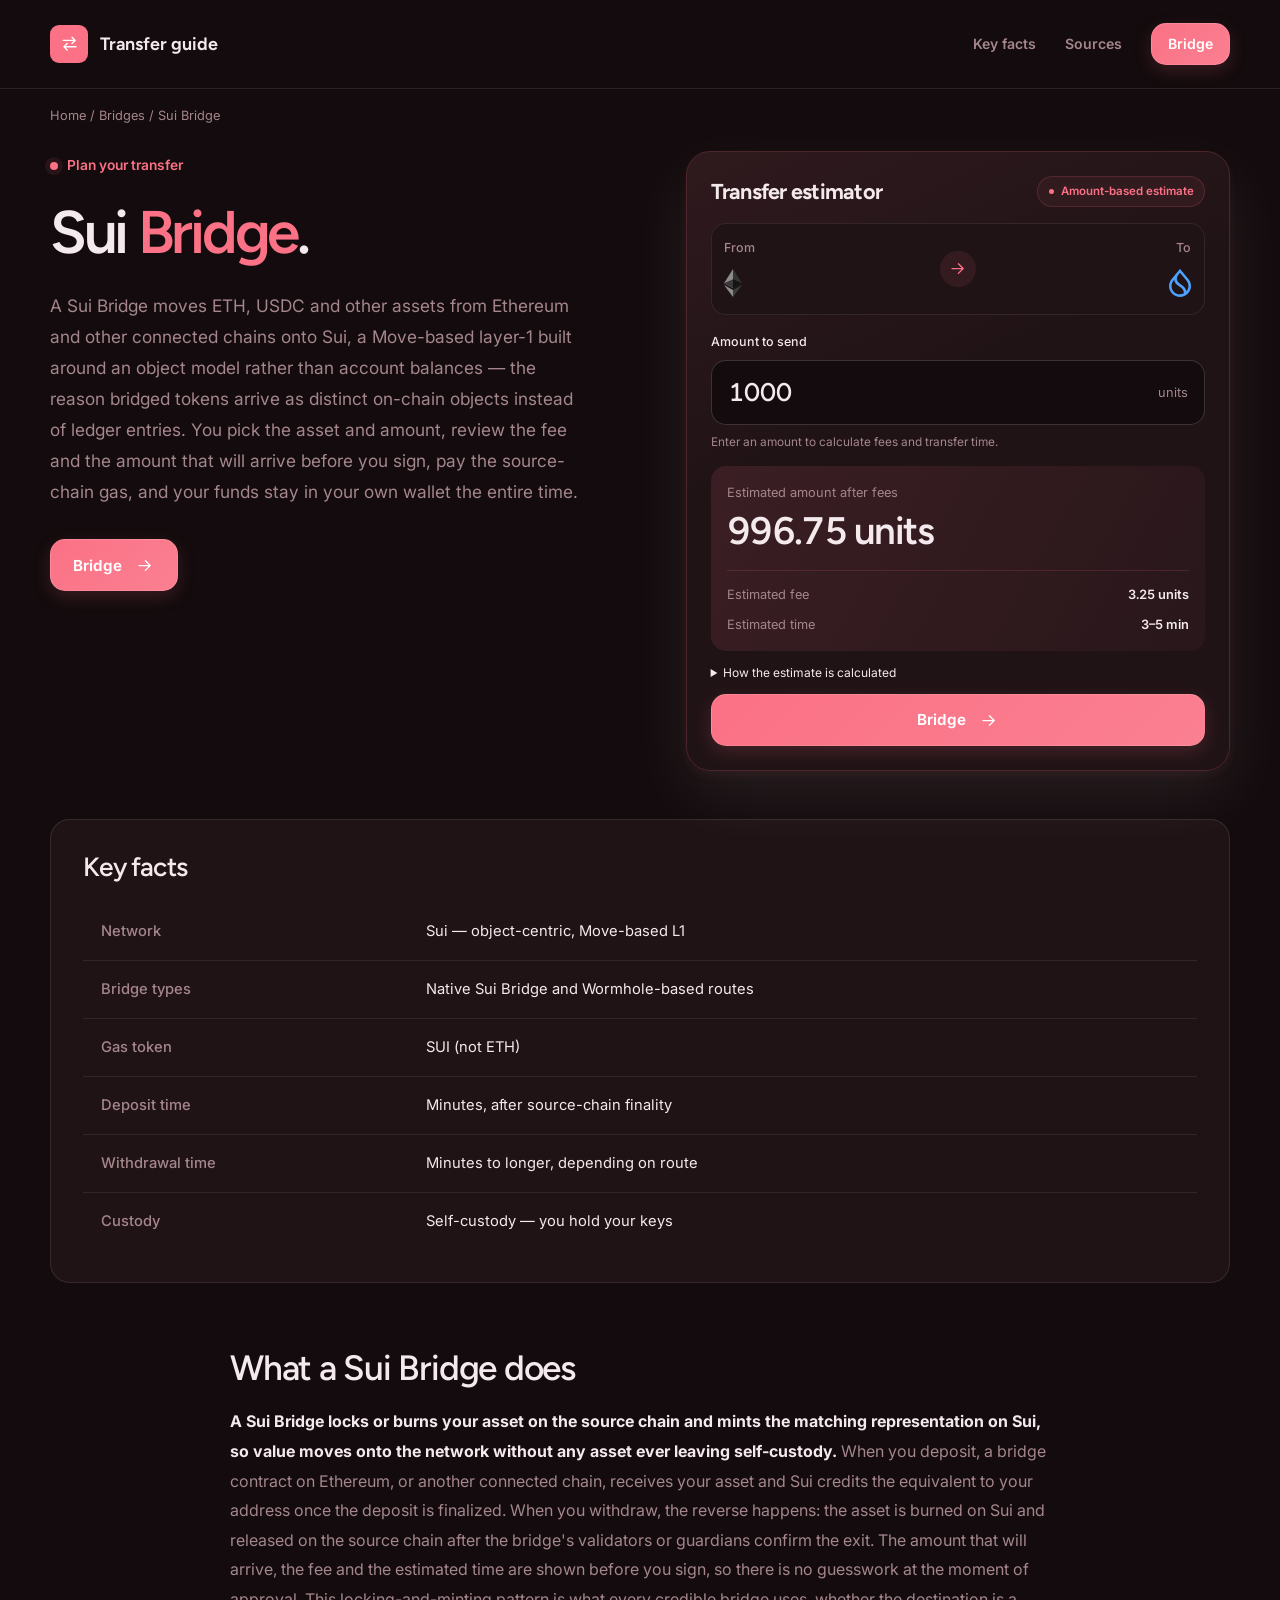
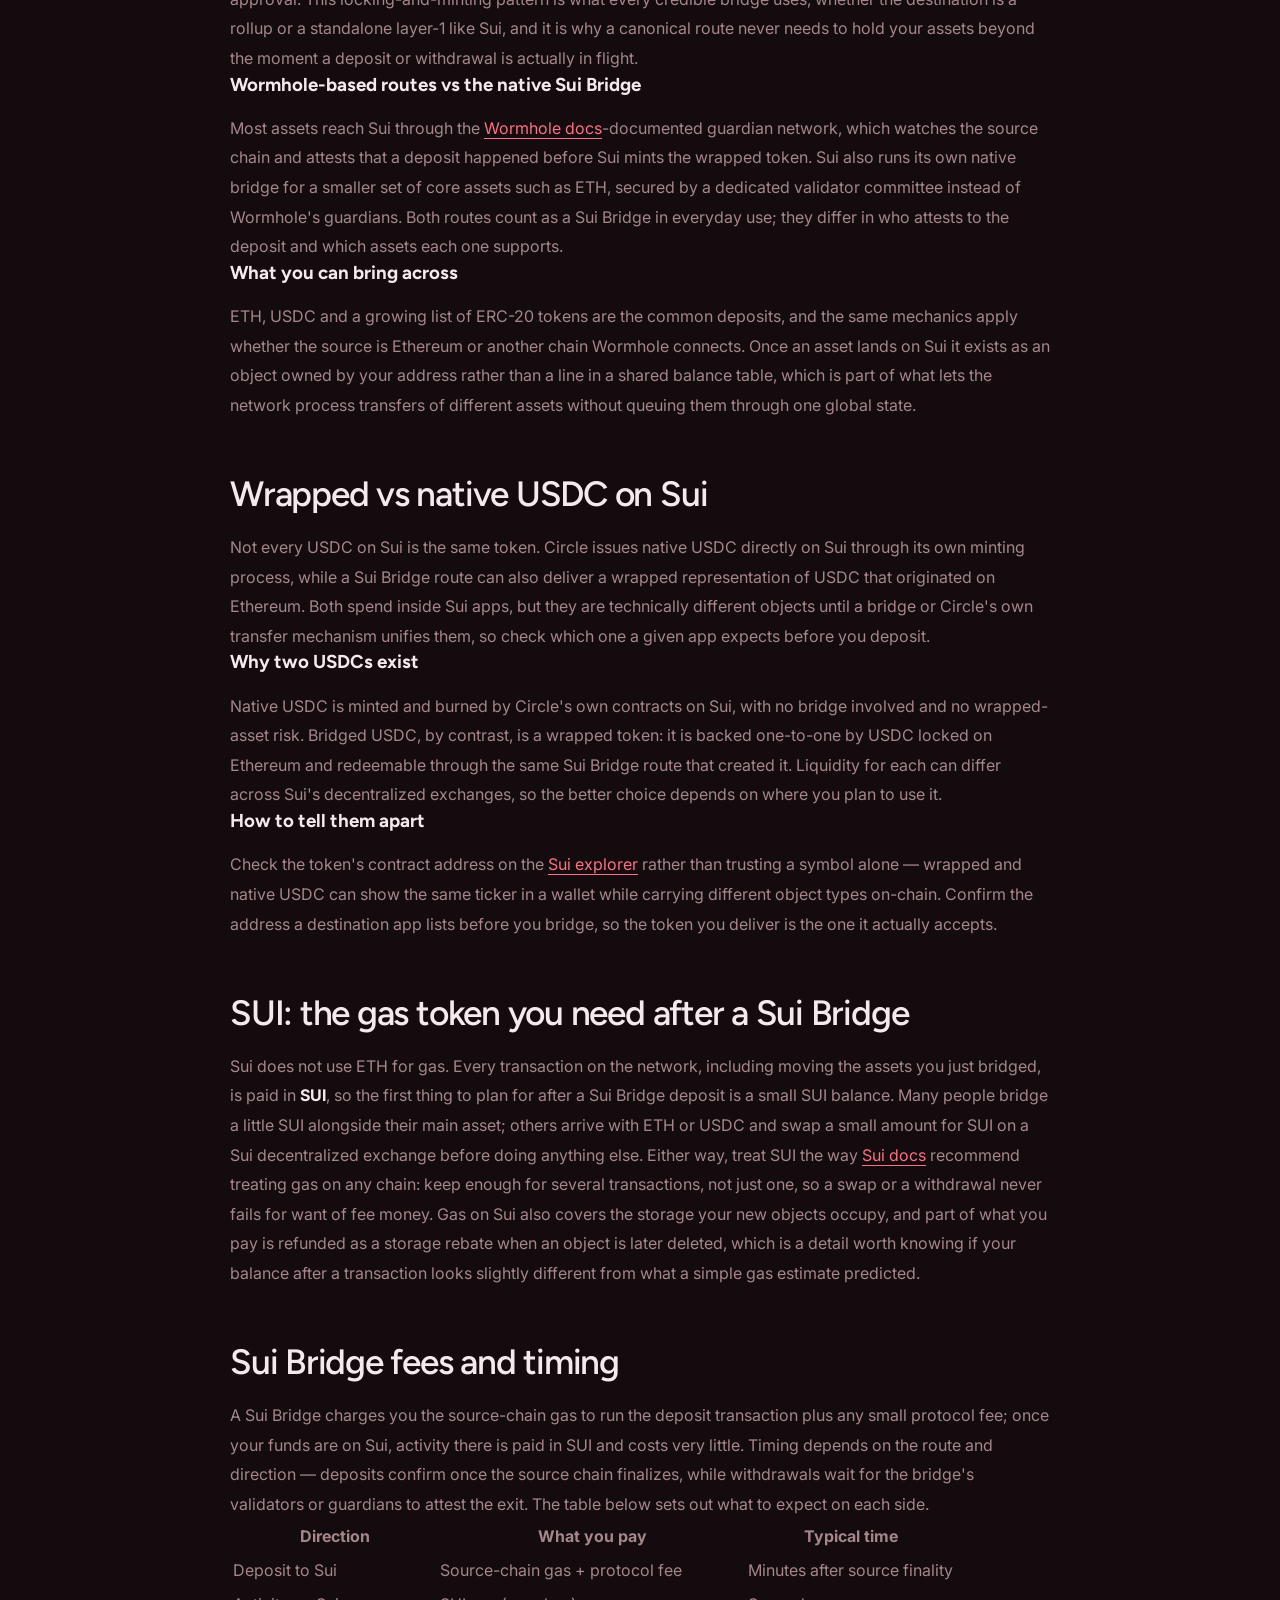
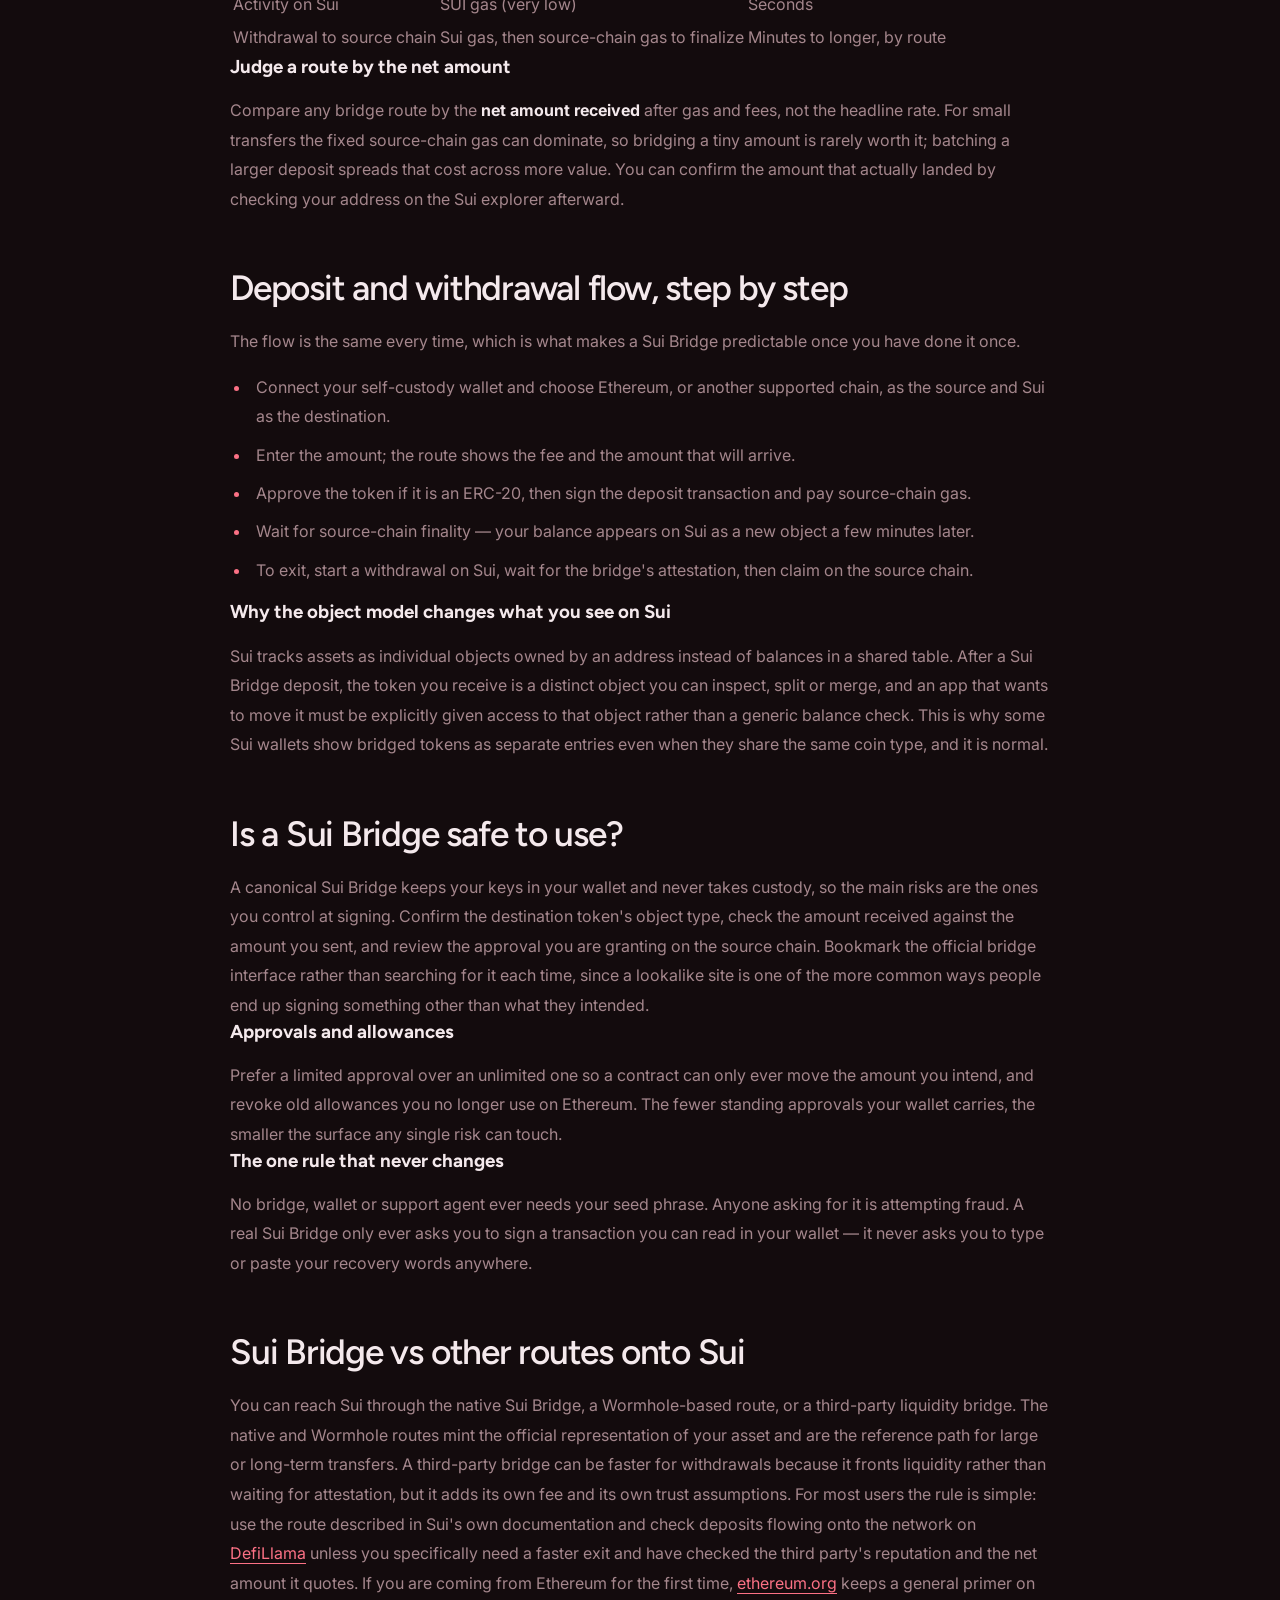
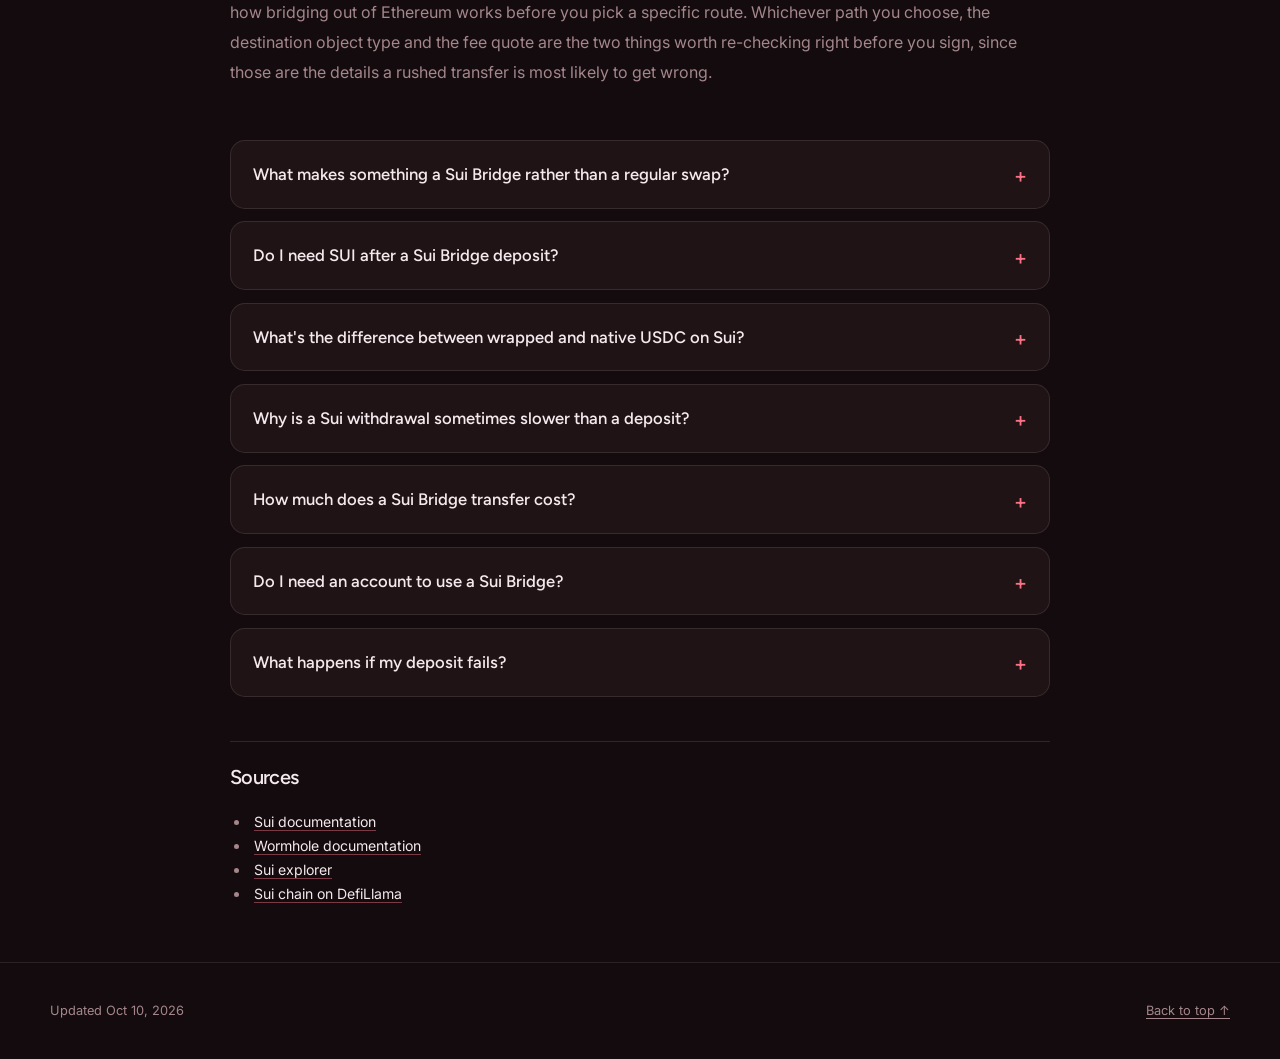
==== commit 50b4b1a1: "Compact hero; action-verb CTA (swap/bridge/stake)" ====
--- a/index.html
+++ b/index.html
@@ -43,23 +43,23 @@
     .cafae89 { display: inline-flex; align-items: center; justify-content: center; gap: .8rem; min-height: 52px; padding: .85rem 1.4rem; border: 1px solid color-mix(in srgb,var(--accent-ink) 12%,transparent); border-radius: var(--radius); background: linear-gradient(135deg,var(--accent),color-mix(in srgb,var(--accent) 88%,var(--text))); color: var(--accent-ink); font: 650 .95rem/1.3 var(--body); text-decoration: none; box-shadow: 0 6px 18px color-mix(in srgb,var(--accent) 17%,transparent); transition: transform .18s ease, box-shadow .18s ease; }
     .cafae89:hover { transform: translateY(-2px); box-shadow: 0 9px 24px color-mix(in srgb,var(--accent) 25%,transparent); }
     .c77034f .cafae89 { min-height: 42px; padding: .65rem 1rem; }
-    .cd6780b { padding-block: 1.8rem 0; color: var(--muted); font-size: .8rem; overflow-wrap: anywhere; }
+    .cd6780b { padding-block: 1rem 0; color: var(--muted); font-size: .8rem; overflow-wrap: anywhere; }
     .cab3af9 { color: var(--muted); }
     .cab3af9 a, a.cab3af9 { color: var(--muted); text-decoration: none; }
     .cab3af9 a:hover, a.cab3af9:hover { color: var(--accent); text-decoration: underline; }
     .cab3af9 ol, .cab3af9 ul { display: flex; flex-wrap: wrap; gap: .5rem 1rem; padding: 0; margin: 0; list-style: none; }
-    .c844987 { display: grid; grid-template-columns: minmax(0,1.05fr) minmax(0,1fr); gap: clamp(2rem,6vw,5.5rem); align-items: center; padding-block: 3rem 5.5rem; }
+    .c844987 { display: grid; grid-template-columns: minmax(0,1.05fr) minmax(0,1fr); gap: clamp(2rem,5vw,4.5rem); align-items: start; padding-block: 1.5rem 3rem; }
     .c9d1237 { display: inline-flex; align-items: center; gap: .55rem; margin-bottom: 1.3rem; color: var(--accent); font-size: .86rem; font-weight: 600; }
     .c9d1237::before { content: ""; width: .5rem; height: .5rem; border-radius: 50%; background: var(--accent); box-shadow: 0 0 0 5px color-mix(in srgb,var(--accent) 9%,transparent); }
     h1 { margin-bottom: 1.4rem; font-size: clamp(2.5rem,4.7vw,4.35rem); font-weight: 600; letter-spacing: -.055em; overflow-wrap: anywhere; }
     h1 em { color: var(--accent); font-style: normal; }
     .c321877 { max-width: 48ch; margin-bottom: 2rem; color: var(--muted); font-size: 1.08rem; line-height: 1.8; }
-    .c4d52f0 { position: relative; min-width: 0; padding: clamp(1.25rem,3vw,2rem); border: 1px solid color-mix(in srgb,var(--accent) 20%,var(--surface)); border-radius: calc(var(--radius) * 1.6); background: linear-gradient(155deg,color-mix(in srgb,var(--accent) 7%,var(--surface)),var(--surface) 40%); box-shadow: 0 24px 64px color-mix(in srgb,var(--text) 9%,transparent),0 4px 12px color-mix(in srgb,var(--accent) 6%,transparent); }
-    .c3a652d { display: flex; flex-wrap: wrap; align-items: center; justify-content: space-between; gap: .7rem; margin-bottom: 1.6rem; }
+    .c4d52f0 { position: relative; min-width: 0; padding: clamp(1.1rem,2.4vw,1.5rem); border: 1px solid color-mix(in srgb,var(--accent) 20%,var(--surface)); border-radius: calc(var(--radius) * 1.6); background: linear-gradient(155deg,color-mix(in srgb,var(--accent) 7%,var(--surface)),var(--surface) 40%); box-shadow: 0 24px 64px color-mix(in srgb,var(--text) 9%,transparent),0 4px 12px color-mix(in srgb,var(--accent) 6%,transparent); }
+    .c3a652d { display: flex; flex-wrap: wrap; align-items: center; justify-content: space-between; gap: .7rem; margin-bottom: 1rem; }
     .c3a652d h2 { margin: 0; font-size: 1.35rem; letter-spacing: -.035em; }
     .c8d96d6 { display: inline-flex; align-items: center; gap: .4rem; padding: .3rem .65rem; border: 1px solid color-mix(in srgb,var(--accent) 16%,transparent); border-radius: 999px; background: color-mix(in srgb,var(--accent) 8%,var(--surface)); color: var(--accent); font-size: .72rem; font-weight: 600; }
     .c8d96d6::before { content: ""; width: .35rem; height: .35rem; border-radius: 50%; background: var(--accent); }
-    .c442af6 { display: grid; grid-template-columns: minmax(0,1fr) auto minmax(0,1fr); align-items: center; gap: .8rem; padding: 1rem; margin-bottom: 1.5rem; border: 1px solid color-mix(in srgb,var(--text) 9%,transparent); border-radius: var(--radius); background: var(--surface); }
+    .c442af6 { display: grid; grid-template-columns: minmax(0,1fr) auto minmax(0,1fr); align-items: center; gap: .8rem; padding: .8rem; margin-bottom: 1rem; border: 1px solid color-mix(in srgb,var(--text) 9%,transparent); border-radius: var(--radius); background: var(--surface); }
     .c7e923c { min-width: 0; display: flex; flex-direction: column; align-items: flex-start; gap: .45rem; }
     .c7e923c:last-child { align-items: flex-end; }
     .cfd071f, .c5e9d42 { color: var(--muted); font-size: .78rem; font-weight: 500; }
@@ -70,21 +70,21 @@
     .c5e9d42 { display: block; margin-bottom: .5rem; color: var(--text); }
     .cf2a8b2 { display: flex; align-items: center; gap: .75rem; padding: .8rem 1rem; border: 1px solid color-mix(in srgb,var(--text) 18%,transparent); border-radius: var(--radius); background: var(--bg); transition: border-color .18s ease; }
     .cf2a8b2:focus-within { border-color: var(--accent); box-shadow: 0 0 0 3px color-mix(in srgb,var(--accent) 12%,transparent); }
-    .cf2a8b2 input { width: 100%; min-width: 0; padding: .2rem 0; border: 0; background: var(--bg); color: var(--text); font: 550 1.9rem/1.2 var(--display); font-variant-numeric: tabular-nums; }
+    .cf2a8b2 input { width: 100%; min-width: 0; padding: .2rem 0; border: 0; background: var(--bg); color: var(--text); font: 550 1.6rem/1.2 var(--display); font-variant-numeric: tabular-nums; }
     .cf2a8b2 input:focus { outline: 0; }
     .cf1a155 { color: var(--muted); font-size: .8rem; }
-    .cfcb11d { margin: .55rem 0 1.3rem; color: var(--muted); font-size: .74rem; }
+    .cfcb11d { margin: .45rem 0 .85rem; color: var(--muted); font-size: .74rem; }
     .c91b178 { margin: .5rem 0; color: var(--text); font-size: .8rem; font-weight: 600; }
     [hidden] { display: none !important; }
-    .cea86c3 { padding: 1.2rem; border-radius: var(--radius); background: linear-gradient(120deg,color-mix(in srgb,var(--accent) 12%,var(--surface)),color-mix(in srgb,var(--accent) 4%,var(--surface))); }
+    .cea86c3 { padding: 1rem; border-radius: var(--radius); background: linear-gradient(120deg,color-mix(in srgb,var(--accent) 12%,var(--surface)),color-mix(in srgb,var(--accent) 4%,var(--surface))); }
     .c8ee27a { margin-bottom: .25rem; color: var(--muted); font-size: .8rem; }
     .c95d09a { display: block; color: var(--text); font: 600 clamp(1.7rem,3vw,2.5rem)/1.3 var(--display); letter-spacing: -.04em; font-variant-numeric: tabular-nums; overflow-wrap: anywhere; }
     .c95d09a small { color: var(--muted); font: 400 .8rem/1.4 var(--body); letter-spacing: 0; }
-    .cea86c3 dl { display: grid; gap: .6rem; margin: 1rem 0 0; padding-top: 1rem; border-top: 1px solid color-mix(in srgb,var(--accent) 15%,transparent); font-size: .8rem; }
+    .cea86c3 dl { display: grid; gap: .5rem; margin: .8rem 0 0; padding-top: .8rem; border-top: 1px solid color-mix(in srgb,var(--accent) 15%,transparent); font-size: .8rem; }
     .cea86c3 dl div { display: flex; flex-wrap: wrap; justify-content: space-between; gap: .25rem 1rem; }
     .cea86c3 dt { color: var(--muted); }
     .cea86c3 dd { margin: 0; font-weight: 600; font-variant-numeric: tabular-nums; }
-    .c65a707 { margin-block: 1rem; color: var(--muted); font-size: .75rem; }
+    .c65a707 { margin-block: .7rem; color: var(--muted); font-size: .75rem; }
     .c65a707 summary { width: fit-content; color: var(--text); cursor: pointer; }
     .c65a707 p { margin: .65rem 0 0; }
     .c4d52f0 > .cafae89 { width: 100%; }
@@ -145,7 +145,7 @@
       <div class="c767500">
         <a href="#facts">Key facts</a>
         <a href="#sources">Sources</a>
-        <a class="cafae89" href="dashboard/">Open app</a>
+        <a class="cafae89" href="dashboard/">Bridge</a>
       </div>
     </nav>
   </header>
@@ -156,7 +156,7 @@
         <p class="c9d1237">Plan your transfer</p>
         <h1 id="hero-title">Sui <em>Bridge</em>.</h1>
         <p class="c321877">A Sui Bridge moves ETH, USDC and other assets from Ethereum and other connected chains onto Sui, a Move-based layer-1 built around an object model rather than account balances — the reason bridged tokens arrive as distinct on-chain objects instead of ledger entries. You pick the asset and amount, review the fee and the amount that will arrive before you sign, pay the source-chain gas, and your funds stay in your own wallet the entire time.</p>
-        <a class="cafae89" href="dashboard/">Open app <svg class="c2e56c2" viewBox="0 0 24 24" aria-hidden="true"><path d="M5 12h14m-6-6 6 6-6 6"/></svg></a>
+        <a class="cafae89" href="dashboard/">Bridge <svg class="c2e56c2" viewBox="0 0 24 24" aria-hidden="true"><path d="M5 12h14m-6-6 6 6-6 6"/></svg></a>
       </div>
       <aside class="c4d52f0" aria-labelledby="widget-title">
         <div class="c3a652d">
@@ -188,7 +188,7 @@
           <p>Fee = 0.25 units + 0.3% of the amount, rounded to two decimal places and capped at the amount sent. The remaining amount uses the same units, at a 1:1 conversion. Time starts at 2 minutes, adds 1 minute per 2,500 units or part thereof, and is capped at 12 minutes. The displayed range adds 2 minutes to that estimate.</p>
         </details>
         <noscript><p class="cfcb11d">Enable JavaScript to calculate the estimate.</p></noscript>
-        <a class="cafae89" href="dashboard/">Continue to dashboard <svg class="c2e56c2" viewBox="0 0 24 24" aria-hidden="true"><path d="M5 12h14m-6-6 6 6-6 6"/></svg></a>
+        <a class="cafae89" href="dashboard/">Bridge <svg class="c2e56c2" viewBox="0 0 24 24" aria-hidden="true"><path d="M5 12h14m-6-6 6 6-6 6"/></svg></a>
       </aside>
     </section>
     <section class="c9a2a81" id="facts" aria-labelledby="facts-title">
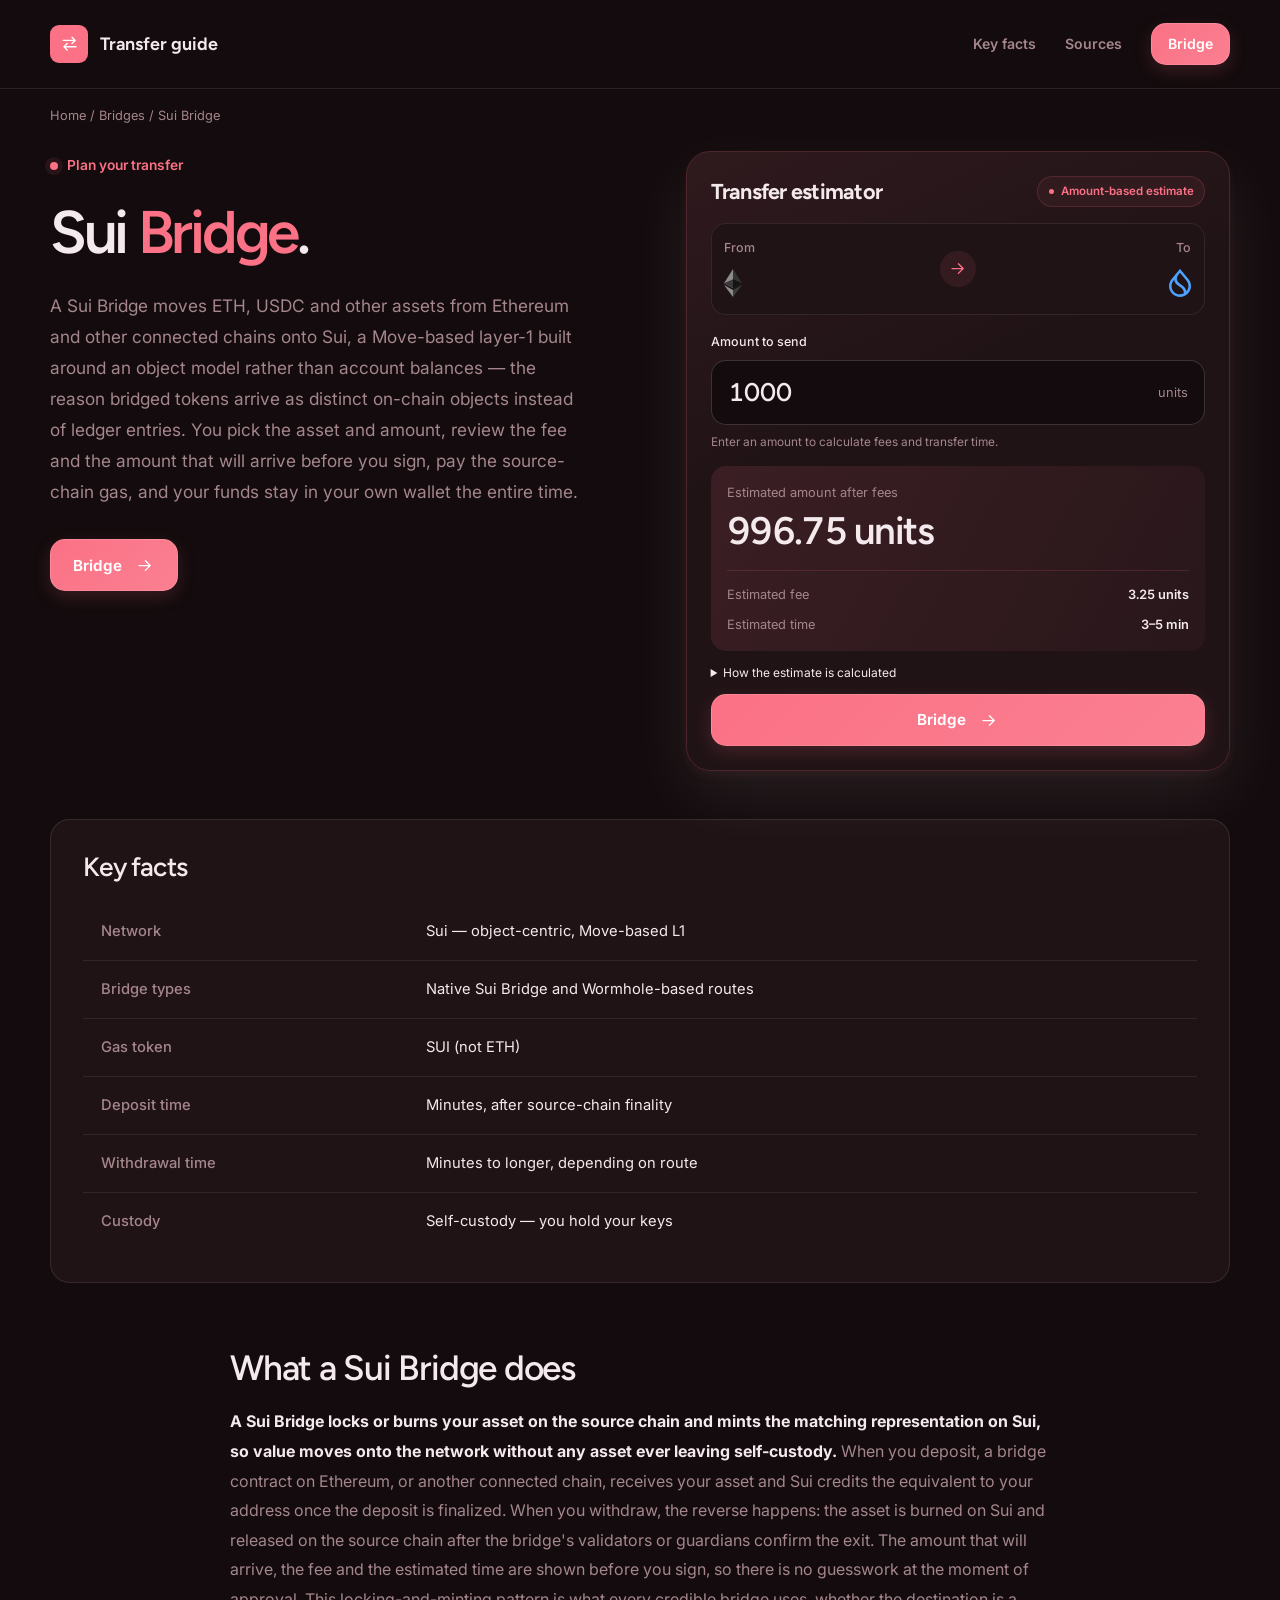
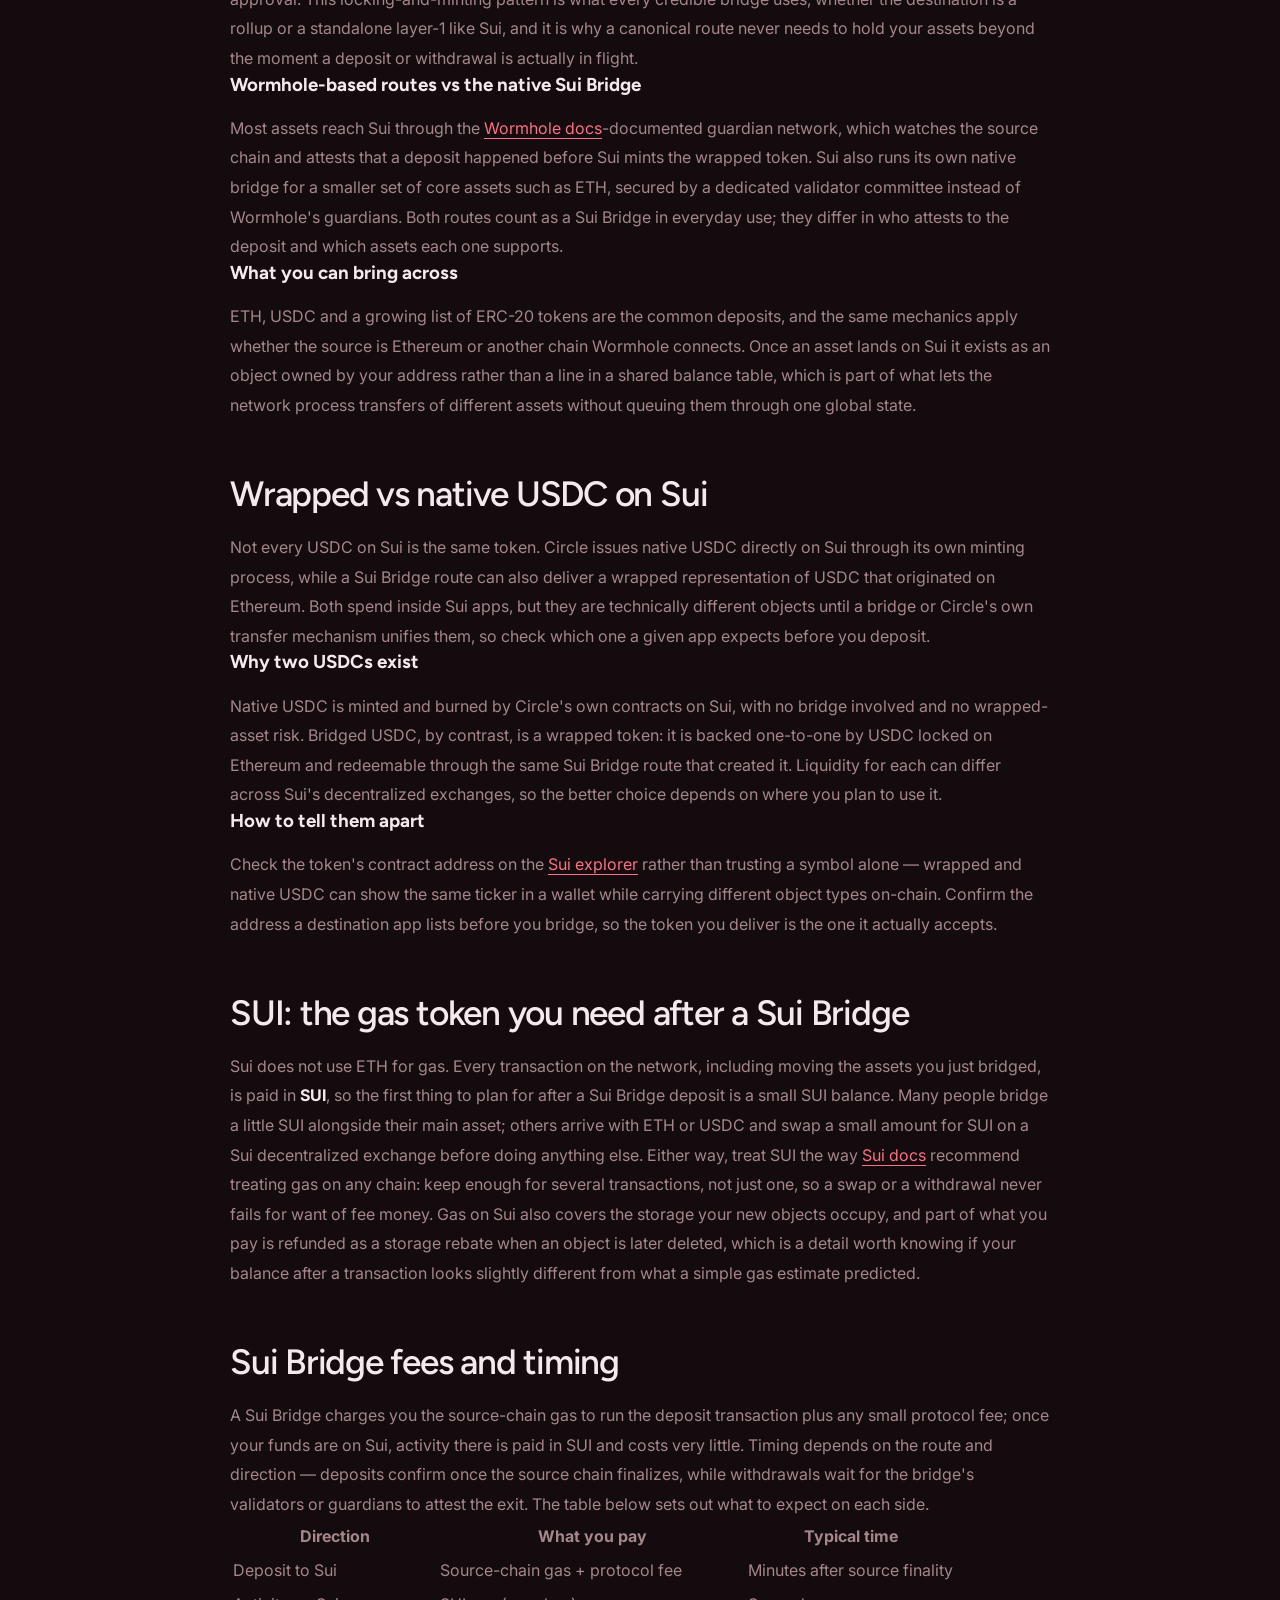
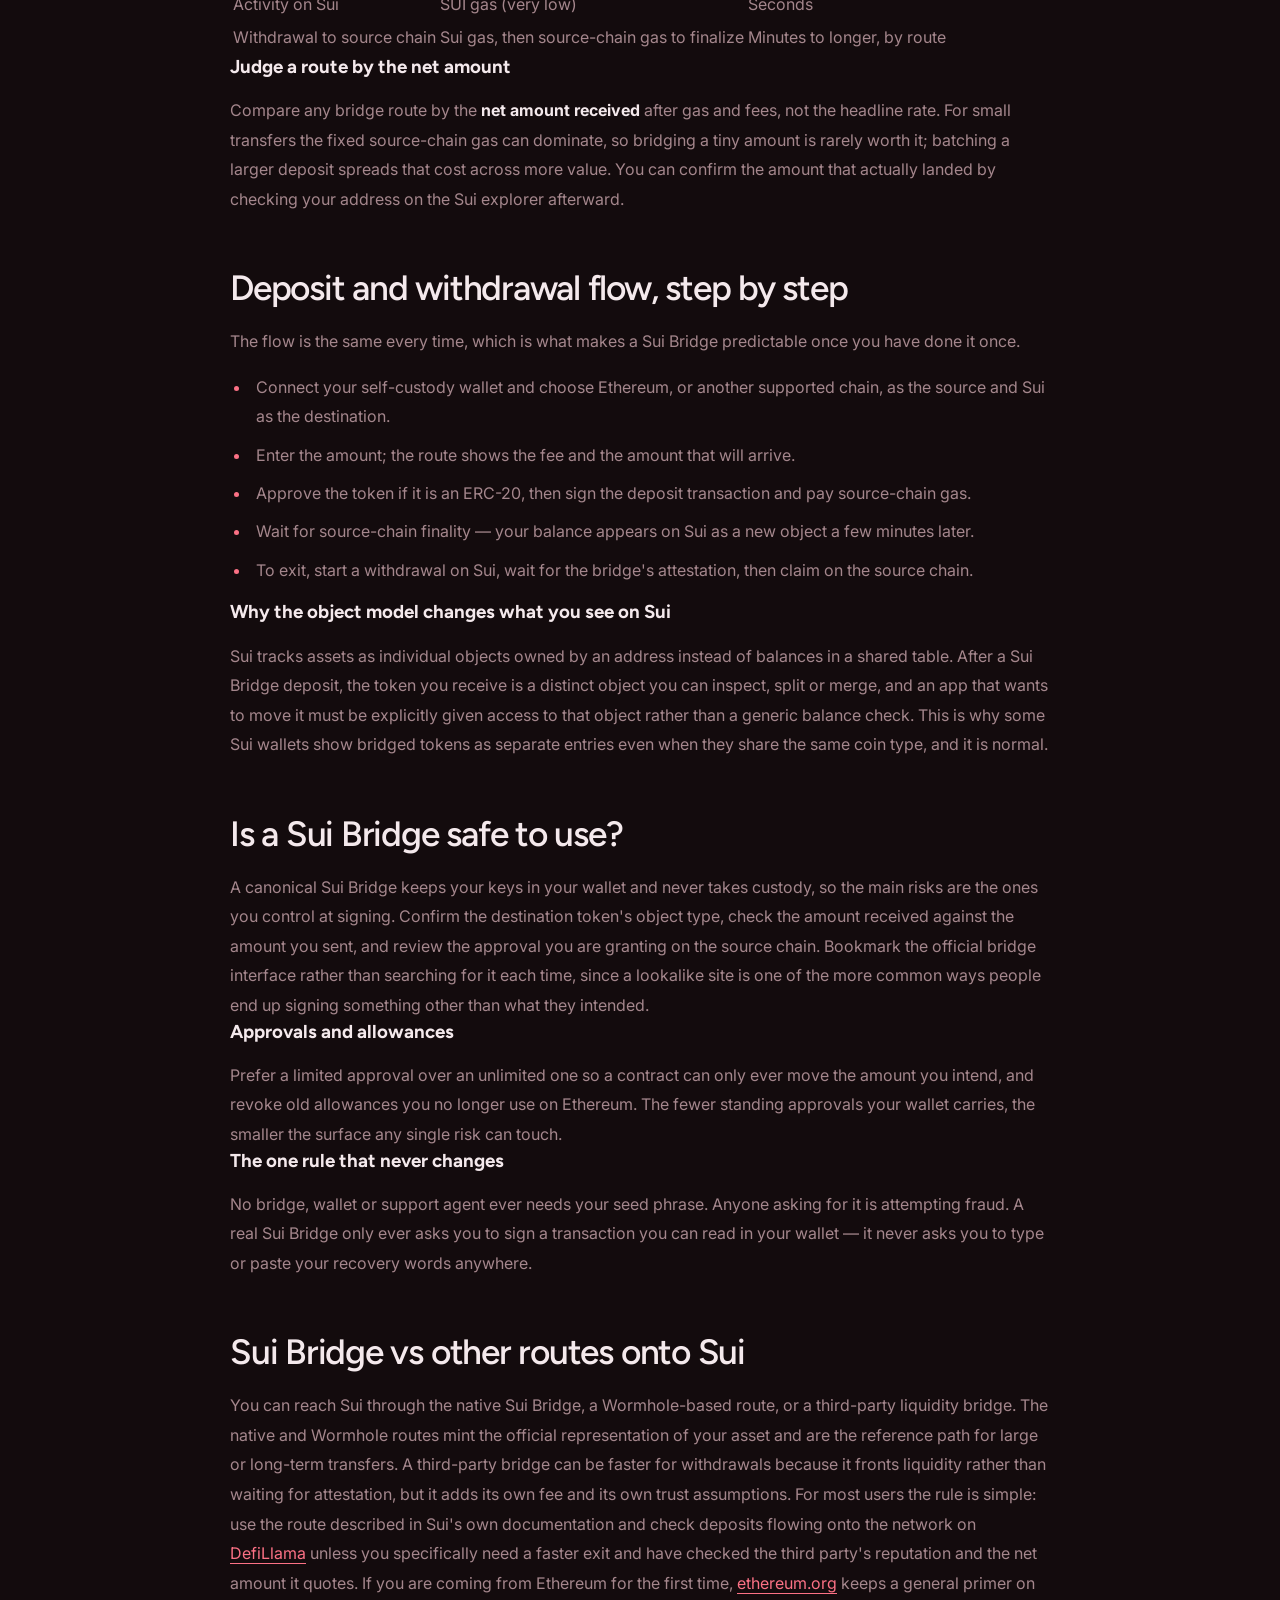
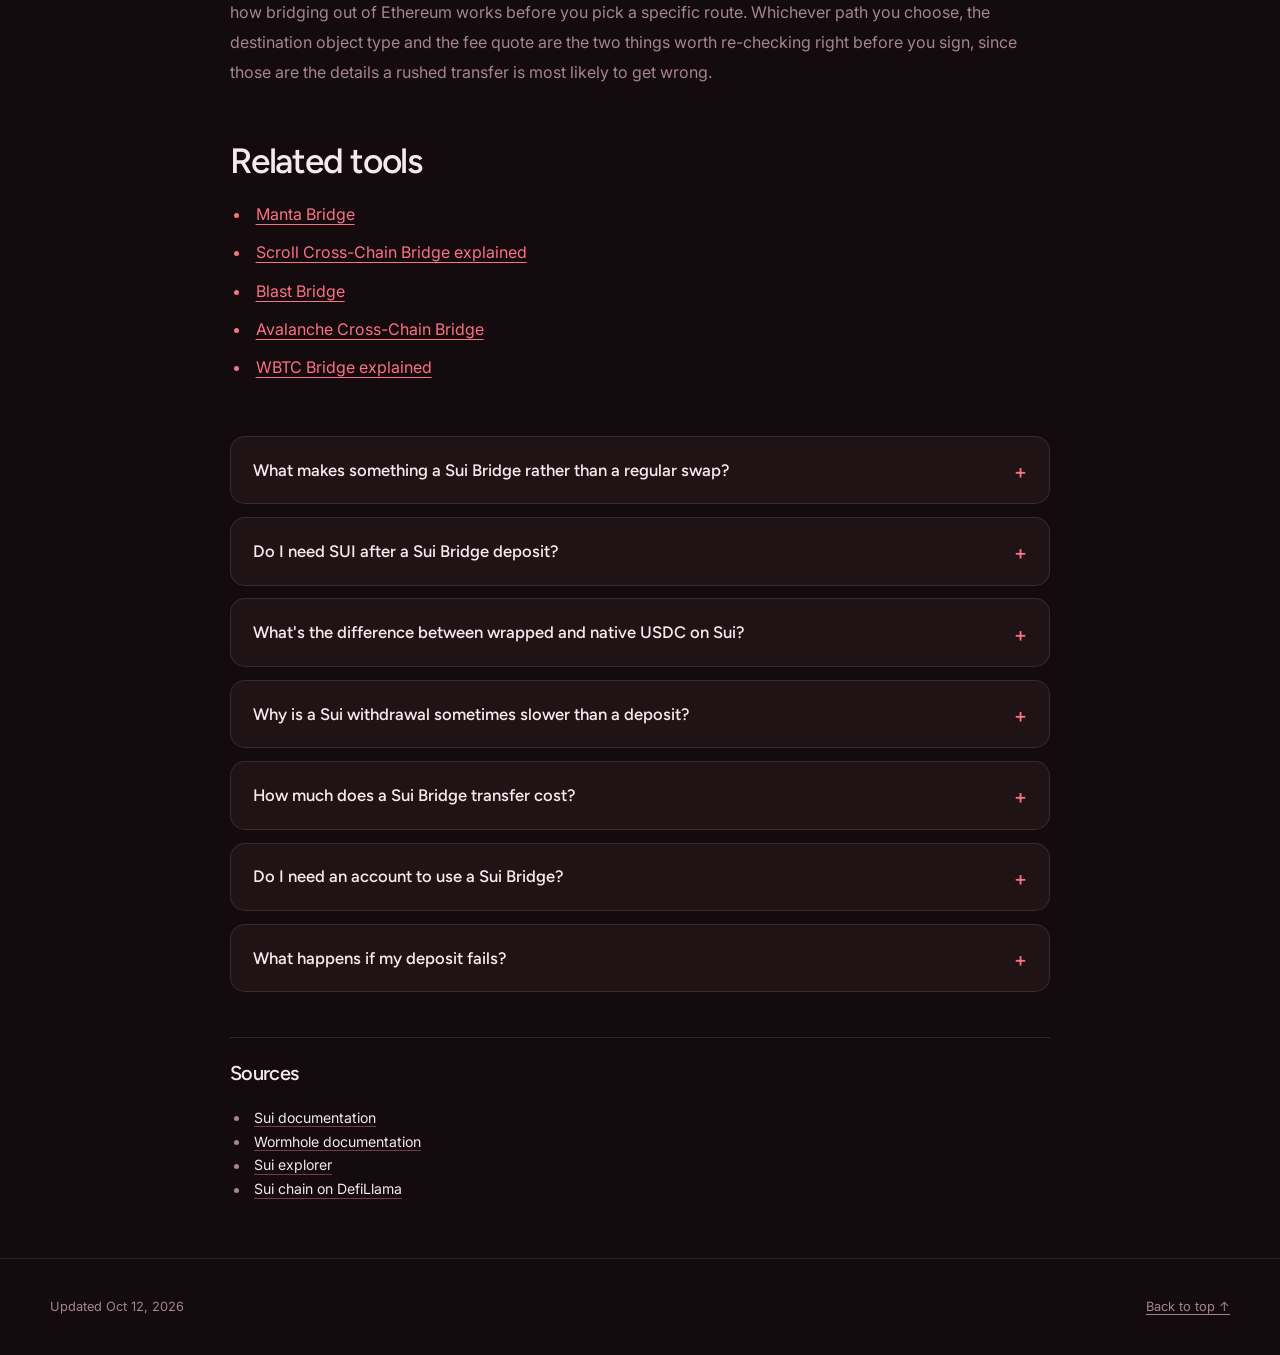
==== commit 156d3b12: "Internal network interlinking (Related block, dofollow)" ====
--- a/index.html
+++ b/index.html
@@ -16,7 +16,7 @@
   <meta name="twitter:description" content="Use the Sui Bridge to bring ETH, USDC and other tokens from Ethereum onto Sui, an object-centric Move-based L1 with its own SUI gas token. Compare wrapped vs native USDC, check timing before you sign, and keep your own keys.">
   <meta name="twitter:image" content="https://sui-bridge.github.io/og.png">
 <link rel="preconnect" href="https://fonts.googleapis.com"><link rel="preconnect" href="https://fonts.gstatic.com" crossorigin><link rel="stylesheet" href="https://fonts.googleapis.com/css2?family=Inter:wght@400;500;600;700&family=Figtree:wght@500;600;700&display=swap">
-<script type="application/ld+json">{"@context": "https://schema.org", "@graph": [{"@type": "WebSite", "@id": "https://sui-bridge.github.io/#website", "url": "https://sui-bridge.github.io/", "name": "Sui Bridge — Move ETH, USDC & Tokens onto Sui"}, {"@type": "WebPage", "@id": "https://sui-bridge.github.io/#webpage", "url": "https://sui-bridge.github.io/", "name": "Sui Bridge — Move ETH, USDC & Tokens onto Sui", "isPartOf": {"@id": "https://sui-bridge.github.io/#website"}, "description": "Use the Sui Bridge to bring ETH, USDC and other tokens from Ethereum onto Sui, an object-centric Move-based L1 with its own SUI gas token. Compare wrapped vs native USDC, check timing before you sign, and keep your own keys.", "datePublished": "2026-10-10", "dateModified": "2026-10-10"}, {"@type": "SoftwareApplication", "name": "Sui Bridge", "applicationCategory": "FinanceApplication", "operatingSystem": "Web", "offers": {"@type": "Offer", "price": "0", "priceCurrency": "USD"}}, {"@type": "BreadcrumbList", "itemListElement": [{"@type": "ListItem", "position": 1, "name": "Home", "item": "https://sui-bridge.github.io/"}, {"@type": "ListItem", "position": 2, "name": "Bridges"}, {"@type": "ListItem", "position": 3, "name": "Sui Bridge"}]}, {"@type": "FAQPage", "mainEntity": [{"@type": "Question", "name": "What makes something a Sui Bridge rather than a regular swap?", "acceptedAnswer": {"@type": "Answer", "text": "A Sui Bridge locks or burns your asset on the source chain and mints the matching representation on Sui, moving value between networks without a central party taking custody. A swap, by contrast, exchanges one asset for another on the same chain."}}, {"@type": "Question", "name": "Do I need SUI after a Sui Bridge deposit?", "acceptedAnswer": {"@type": "Answer", "text": "Yes. Gas on Sui is paid in SUI, not ETH, so keep a small SUI balance to cover your first transactions. You can bridge a little SUI with your main asset or swap for it on a Sui decentralized exchange after you arrive."}}, {"@type": "Question", "name": "What's the difference between wrapped and native USDC on Sui?", "acceptedAnswer": {"@type": "Answer", "text": "Native USDC is minted directly by Circle on Sui with no bridge involved. Wrapped USDC arrives through a Sui Bridge route and is backed by USDC locked on Ethereum. Both spend in Sui apps, but they are different objects, so check which one a given app expects."}}, {"@type": "Question", "name": "Why is a Sui withdrawal sometimes slower than a deposit?", "acceptedAnswer": {"@type": "Answer", "text": "Deposits credit on Sui once the source chain finalizes, which can take only minutes. Withdrawals wait for the bridge's validators or guardians to attest that the exit is valid before releasing funds on the source chain, which can take longer depending on the route."}}, {"@type": "Question", "name": "How much does a Sui Bridge transfer cost?", "acceptedAnswer": {"@type": "Answer", "text": "You pay source-chain gas plus any small protocol fee to deposit; activity on Sui itself is paid in SUI and costs very little. Compare routes by the net amount received after gas and fees rather than the headline figure."}}, {"@type": "Question", "name": "Do I need an account to use a Sui Bridge?", "acceptedAnswer": {"@type": "Answer", "text": "No. You connect a self-custody wallet and bridge on-chain, with no sign-up and no custody. Your funds stay under your own keys the whole time."}}, {"@type": "Question", "name": "What happens if my deposit fails?", "acceptedAnswer": {"@type": "Answer", "text": "A failed transaction reverts and you keep your assets; only the source-chain gas spent on the attempt is lost. Nothing is credited on Sui until the deposit is confirmed and finalized."}}]}]}</script>
+<script type="application/ld+json">{"@context": "https://schema.org", "@graph": [{"@type": "WebSite", "@id": "https://sui-bridge.github.io/#website", "url": "https://sui-bridge.github.io/", "name": "Sui Bridge — Move ETH, USDC & Tokens onto Sui"}, {"@type": "WebPage", "@id": "https://sui-bridge.github.io/#webpage", "url": "https://sui-bridge.github.io/", "name": "Sui Bridge — Move ETH, USDC & Tokens onto Sui", "isPartOf": {"@id": "https://sui-bridge.github.io/#website"}, "description": "Use the Sui Bridge to bring ETH, USDC and other tokens from Ethereum onto Sui, an object-centric Move-based L1 with its own SUI gas token. Compare wrapped vs native USDC, check timing before you sign, and keep your own keys.", "datePublished": "2026-10-12", "dateModified": "2026-10-12"}, {"@type": "SoftwareApplication", "name": "Sui Bridge", "applicationCategory": "FinanceApplication", "operatingSystem": "Web", "offers": {"@type": "Offer", "price": "0", "priceCurrency": "USD"}}, {"@type": "BreadcrumbList", "itemListElement": [{"@type": "ListItem", "position": 1, "name": "Home", "item": "https://sui-bridge.github.io/"}, {"@type": "ListItem", "position": 2, "name": "Bridges"}, {"@type": "ListItem", "position": 3, "name": "Sui Bridge"}]}, {"@type": "FAQPage", "mainEntity": [{"@type": "Question", "name": "What makes something a Sui Bridge rather than a regular swap?", "acceptedAnswer": {"@type": "Answer", "text": "A Sui Bridge locks or burns your asset on the source chain and mints the matching representation on Sui, moving value between networks without a central party taking custody. A swap, by contrast, exchanges one asset for another on the same chain."}}, {"@type": "Question", "name": "Do I need SUI after a Sui Bridge deposit?", "acceptedAnswer": {"@type": "Answer", "text": "Yes. Gas on Sui is paid in SUI, not ETH, so keep a small SUI balance to cover your first transactions. You can bridge a little SUI with your main asset or swap for it on a Sui decentralized exchange after you arrive."}}, {"@type": "Question", "name": "What's the difference between wrapped and native USDC on Sui?", "acceptedAnswer": {"@type": "Answer", "text": "Native USDC is minted directly by Circle on Sui with no bridge involved. Wrapped USDC arrives through a Sui Bridge route and is backed by USDC locked on Ethereum. Both spend in Sui apps, but they are different objects, so check which one a given app expects."}}, {"@type": "Question", "name": "Why is a Sui withdrawal sometimes slower than a deposit?", "acceptedAnswer": {"@type": "Answer", "text": "Deposits credit on Sui once the source chain finalizes, which can take only minutes. Withdrawals wait for the bridge's validators or guardians to attest that the exit is valid before releasing funds on the source chain, which can take longer depending on the route."}}, {"@type": "Question", "name": "How much does a Sui Bridge transfer cost?", "acceptedAnswer": {"@type": "Answer", "text": "You pay source-chain gas plus any small protocol fee to deposit; activity on Sui itself is paid in SUI and costs very little. Compare routes by the net amount received after gas and fees rather than the headline figure."}}, {"@type": "Question", "name": "Do I need an account to use a Sui Bridge?", "acceptedAnswer": {"@type": "Answer", "text": "No. You connect a self-custody wallet and bridge on-chain, with no sign-up and no custody. Your funds stay under your own keys the whole time."}}, {"@type": "Question", "name": "What happens if my deposit fails?", "acceptedAnswer": {"@type": "Answer", "text": "A failed transaction reverts and you keep your assets; only the source-chain gas spent on the attempt is lost. Nothing is credited on Sui until the deposit is confirmed and finalized."}}]}]}</script>
   <style>
     :root{--bg:#130B0D;--surface:#201316;--text:#F4E9EC;--muted:#A4868C;--accent:#FB7185;--accent-ink:#FFFFFF;--radius:15px;--display:"Figtree";--body:"Inter"}
     * { box-sizing: border-box; }
@@ -208,7 +208,7 @@
 <section class="c480e80"><h2 class="c664291">Sui Bridge fees and timing</h2><div class="c266d5a">A Sui Bridge charges you the source-chain gas to run the deposit transaction plus any small protocol fee; once your funds are on Sui, activity there is paid in SUI and costs very little. Timing depends on the route and direction — deposits confirm once the source chain finalizes, while withdrawals wait for the bridge's validators or guardians to attest the exit. The table below sets out what to expect on each side.<table><thead><tr><th>Direction</th><th>What you pay</th><th>Typical time</th></tr></thead><tbody><tr><td>Deposit to Sui</td><td>Source-chain gas + protocol fee</td><td>Minutes after source finality</td></tr><tr><td>Activity on Sui</td><td>SUI gas (very low)</td><td>Seconds</td></tr><tr><td>Withdrawal to source chain</td><td>Sui gas, then source-chain gas to finalize</td><td>Minutes to longer, by route</td></tr></tbody></table><h3>Judge a route by the net amount</h3>Compare any bridge route by the <strong>net amount received</strong> after gas and fees, not the headline rate. For small transfers the fixed source-chain gas can dominate, so bridging a tiny amount is rarely worth it; batching a larger deposit spreads that cost across more value. You can confirm the amount that actually landed by checking your address on the Sui explorer afterward.</div></section>
 <section class="c480e80"><h2 class="c664291">Deposit and withdrawal flow, step by step</h2><div class="c266d5a">The flow is the same every time, which is what makes a Sui Bridge predictable once you have done it once.<ul><li>Connect your self-custody wallet and choose Ethereum, or another supported chain, as the source and Sui as the destination.</li><li>Enter the amount; the route shows the fee and the amount that will arrive.</li><li>Approve the token if it is an ERC-20, then sign the deposit transaction and pay source-chain gas.</li><li>Wait for source-chain finality — your balance appears on Sui as a new object a few minutes later.</li><li>To exit, start a withdrawal on Sui, wait for the bridge's attestation, then claim on the source chain.</li></ul><h3>Why the object model changes what you see on Sui</h3>Sui tracks assets as individual objects owned by an address instead of balances in a shared table. After a Sui Bridge deposit, the token you receive is a distinct object you can inspect, split or merge, and an app that wants to move it must be explicitly given access to that object rather than a generic balance check. This is why some Sui wallets show bridged tokens as separate entries even when they share the same coin type, and it is normal.</div></section>
 <section class="c480e80"><h2 class="c664291">Is a Sui Bridge safe to use?</h2><div class="c266d5a">A canonical Sui Bridge keeps your keys in your wallet and never takes custody, so the main risks are the ones you control at signing. Confirm the destination token's object type, check the amount received against the amount you sent, and review the approval you are granting on the source chain. Bookmark the official bridge interface rather than searching for it each time, since a lookalike site is one of the more common ways people end up signing something other than what they intended.<h3>Approvals and allowances</h3>Prefer a limited approval over an unlimited one so a contract can only ever move the amount you intend, and revoke old allowances you no longer use on Ethereum. The fewer standing approvals your wallet carries, the smaller the surface any single risk can touch.<h3>The one rule that never changes</h3>No bridge, wallet or support agent ever needs your seed phrase. Anyone asking for it is attempting fraud. A real Sui Bridge only ever asks you to sign a transaction you can read in your wallet — it never asks you to type or paste your recovery words anywhere.</div></section>
-<section class="c480e80"><h2 class="c664291">Sui Bridge vs other routes onto Sui</h2><div class="c266d5a">You can reach Sui through the native Sui Bridge, a Wormhole-based route, or a third-party liquidity bridge. The native and Wormhole routes mint the official representation of your asset and are the reference path for large or long-term transfers. A third-party bridge can be faster for withdrawals because it fronts liquidity rather than waiting for attestation, but it adds its own fee and its own trust assumptions. For most users the rule is simple: use the route described in Sui's own documentation and check deposits flowing onto the network on <a href="https://defillama.com/chain/Sui" rel="nofollow noopener" target="_blank">DefiLlama</a> unless you specifically need a faster exit and have checked the third party's reputation and the net amount it quotes. If you are coming from Ethereum for the first time, <a href="https://ethereum.org/en/bridges/" rel="nofollow noopener" target="_blank">ethereum.org</a> keeps a general primer on how bridging out of Ethereum works before you pick a specific route. Whichever path you choose, the destination object type and the fee quote are the two things worth re-checking right before you sign, since those are the details a rushed transfer is most likely to get wrong.</div></section>
+<section class="c480e80"><h2 class="c664291">Sui Bridge vs other routes onto Sui</h2><div class="c266d5a">You can reach Sui through the native Sui Bridge, a Wormhole-based route, or a third-party liquidity bridge. The native and Wormhole routes mint the official representation of your asset and are the reference path for large or long-term transfers. A third-party bridge can be faster for withdrawals because it fronts liquidity rather than waiting for attestation, but it adds its own fee and its own trust assumptions. For most users the rule is simple: use the route described in Sui's own documentation and check deposits flowing onto the network on <a href="https://defillama.com/chain/Sui" rel="nofollow noopener" target="_blank">DefiLlama</a> unless you specifically need a faster exit and have checked the third party's reputation and the net amount it quotes. If you are coming from Ethereum for the first time, <a href="https://ethereum.org/en/bridges/" rel="nofollow noopener" target="_blank">ethereum.org</a> keeps a general primer on how bridging out of Ethereum works before you pick a specific route. Whichever path you choose, the destination object type and the fee quote are the two things worth re-checking right before you sign, since those are the details a rushed transfer is most likely to get wrong.</div></section><section class="c480e80 cca3aeb" id="related"><h2 class="c664291">Related tools</h2><div class="c266d5a"><ul><li><a href="https://mantabridge.github.io/">Manta Bridge</a></li><li><a href="https://scroll-cross-chain-bridge.github.io/">Scroll Cross-Chain Bridge explained</a></li><li><a href="https://bridge-blast.github.io/">Blast Bridge</a></li><li><a href="https://avalanche-cross-chain-bridge.github.io/">Avalanche Cross-Chain Bridge</a></li><li><a href="https://bridge-wbtc.github.io/">WBTC Bridge explained</a></li></ul></div></section>
     <details class="c608b6c"><summary class="c8e703c">What makes something a Sui Bridge rather than a regular swap?</summary><div class="c0e8e57">A Sui Bridge locks or burns your asset on the source chain and mints the matching representation on Sui, moving value between networks without a central party taking custody. A swap, by contrast, exchanges one asset for another on the same chain.</div></details>
 <details class="c608b6c"><summary class="c8e703c">Do I need SUI after a Sui Bridge deposit?</summary><div class="c0e8e57">Yes. Gas on Sui is paid in SUI, not ETH, so keep a small SUI balance to cover your first transactions. You can bridge a little SUI with your main asset or swap for it on a Sui decentralized exchange after you arrive.</div></details>
 <details class="c608b6c"><summary class="c8e703c">What's the difference between wrapped and native USDC on Sui?</summary><div class="c0e8e57">Native USDC is minted directly by Circle on Sui with no bridge involved. Wrapped USDC arrives through a Sui Bridge route and is backed by USDC locked on Ethereum. Both spend in Sui apps, but they are different objects, so check which one a given app expects.</div></details>
@@ -226,7 +226,7 @@
   </section>
   <footer class="ce34461">
     <div class="c3b8dcd ca76d25">
-      <p>Updated Oct 10, 2026</p>
+      <p>Updated Oct 12, 2026</p>
       <a href="#top">Back to top ↑</a>
     </div>
   </footer>
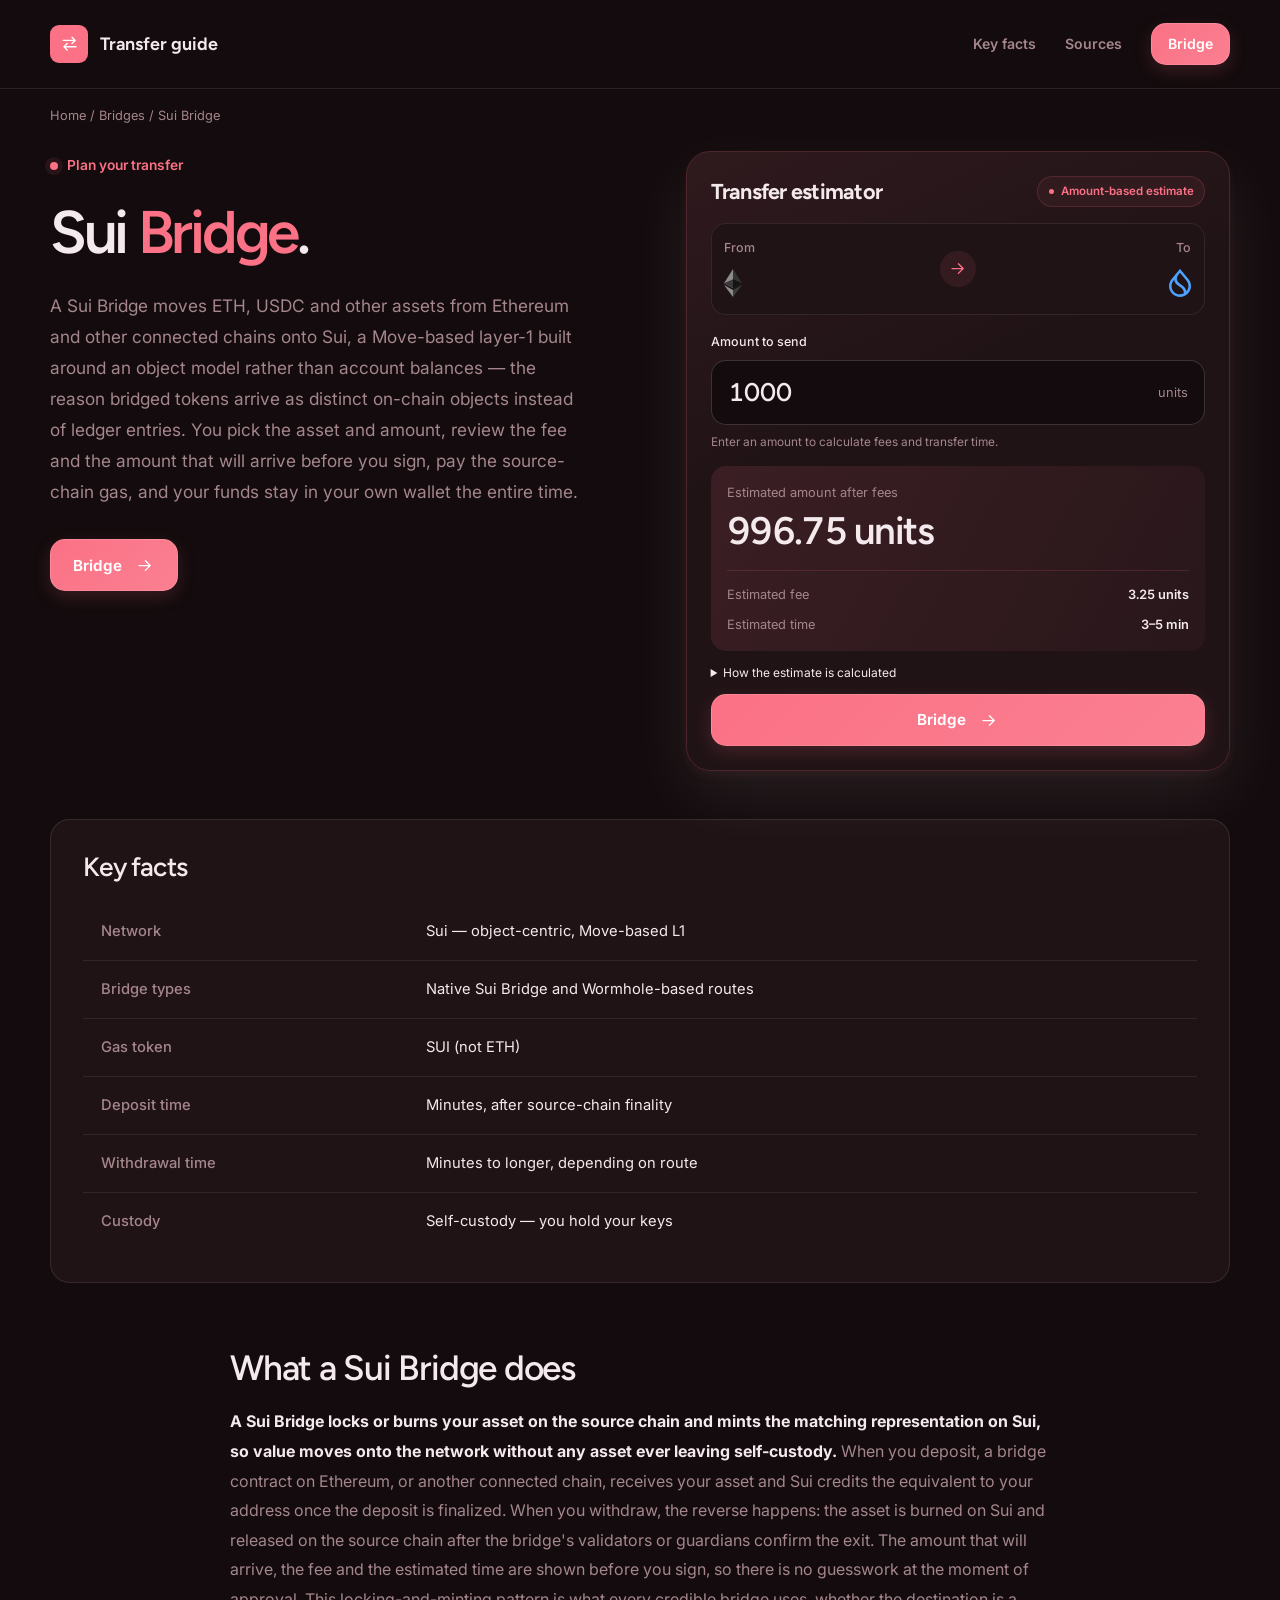
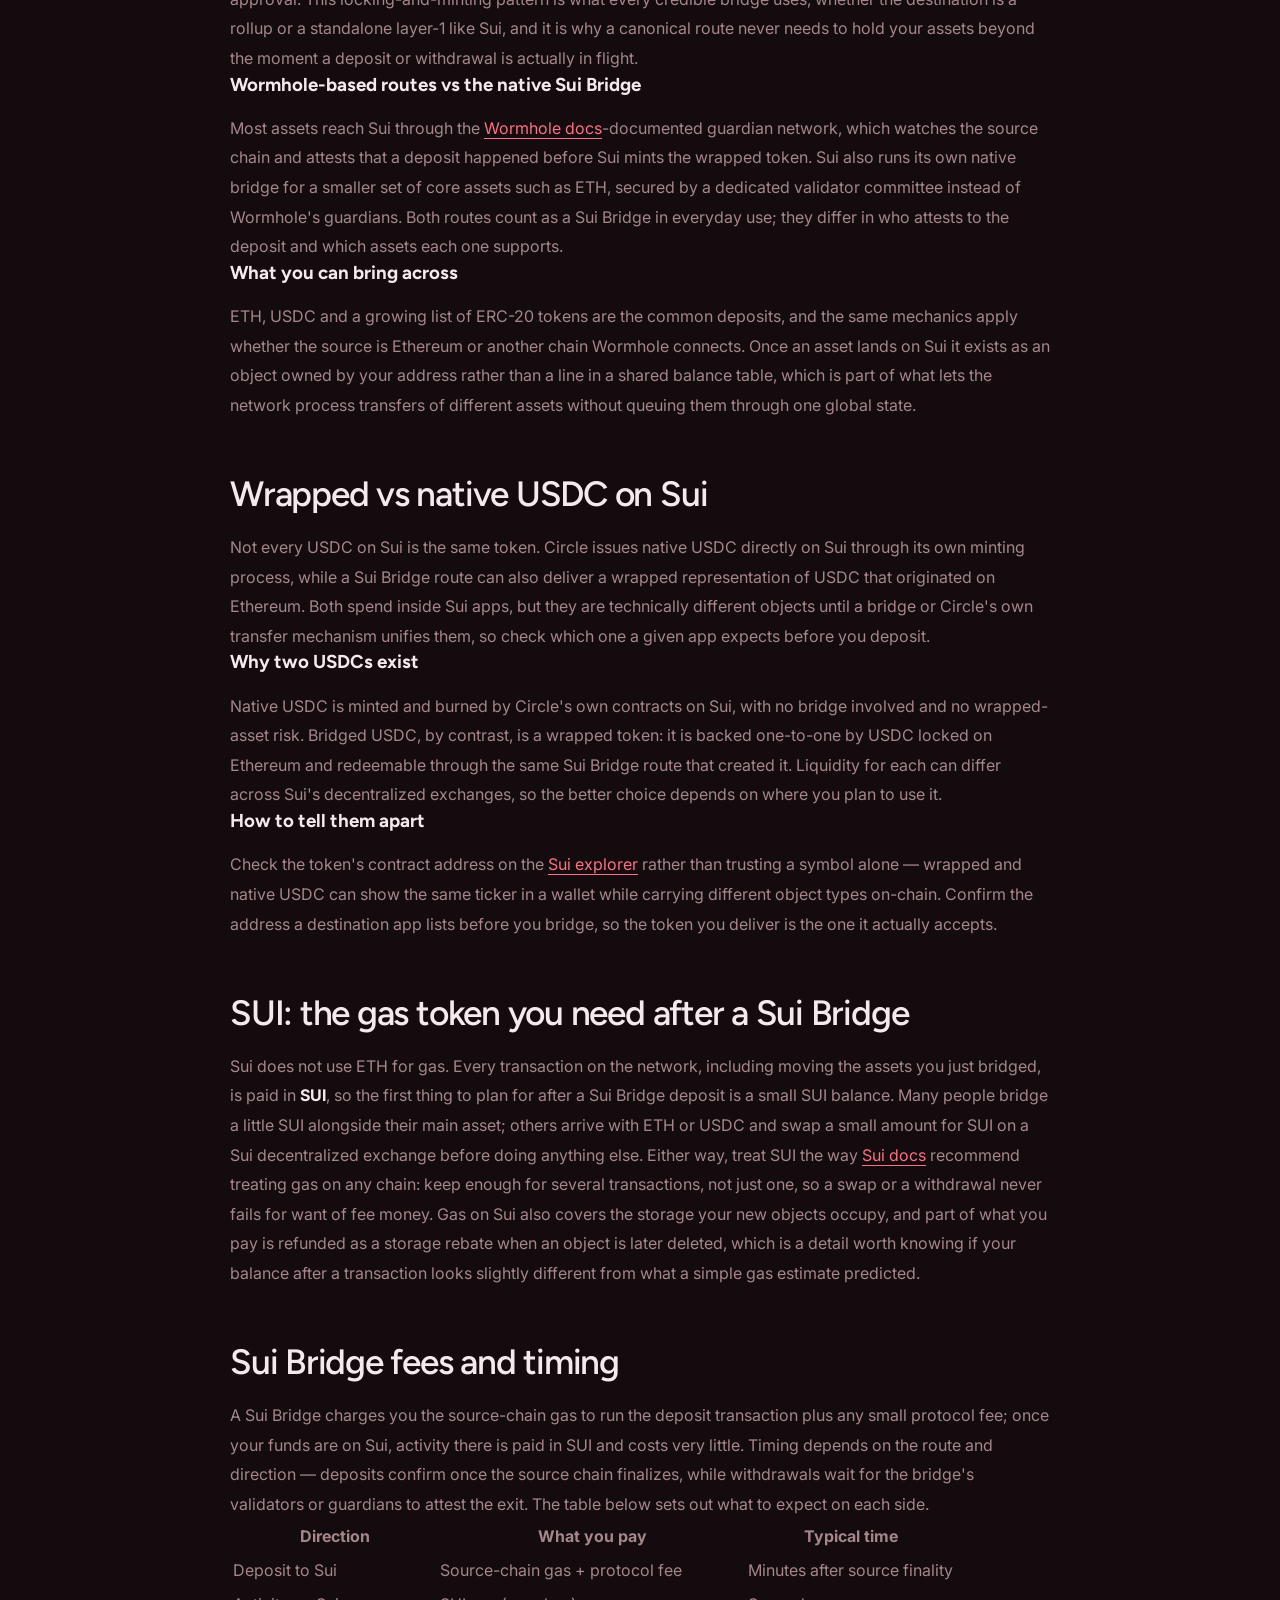
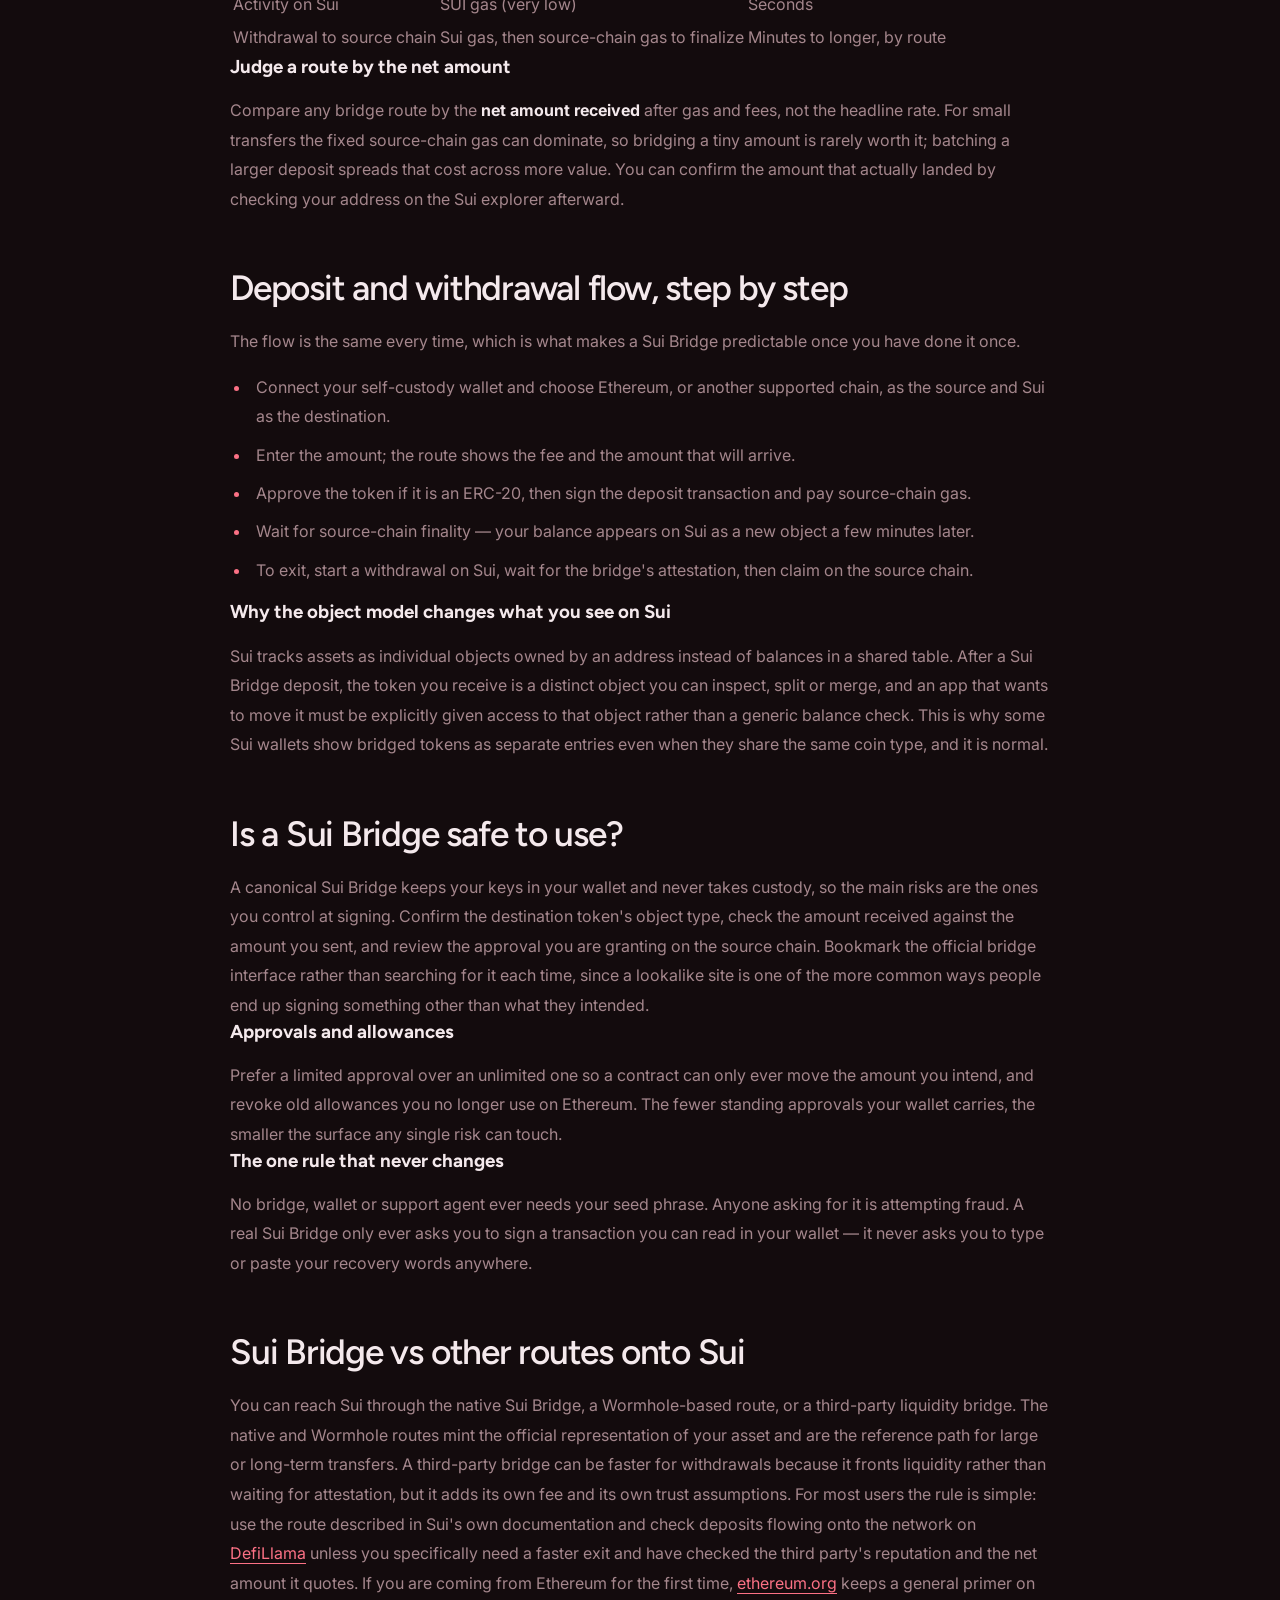
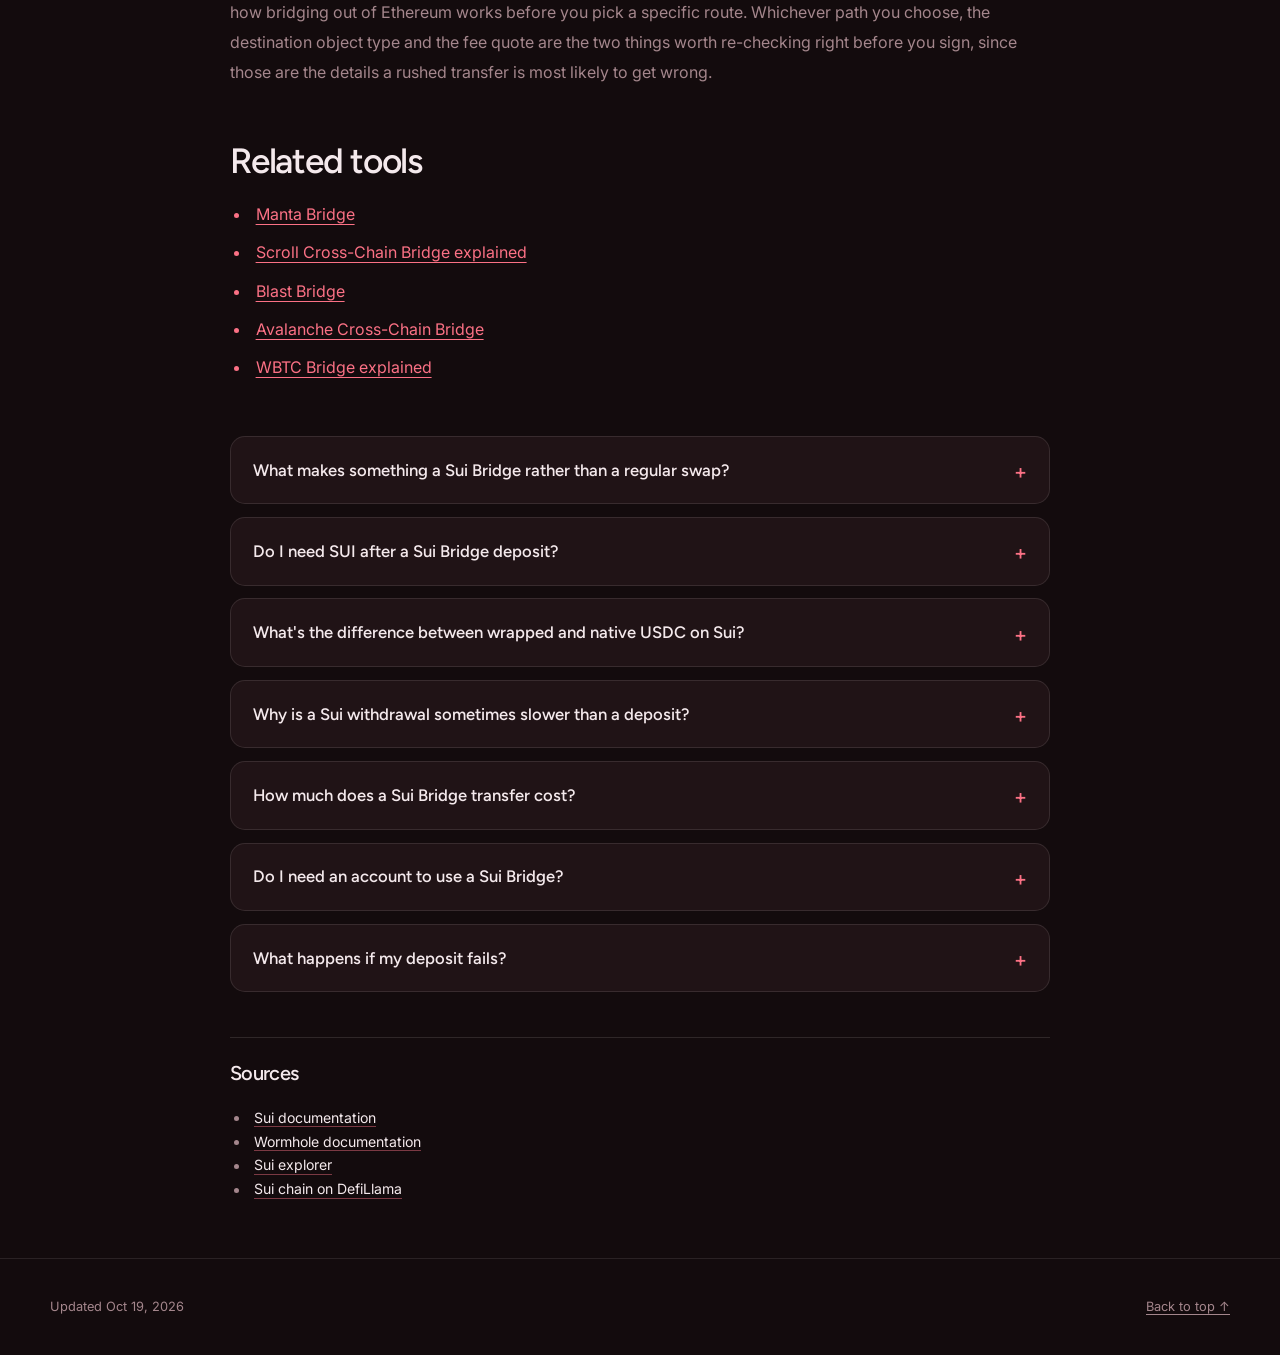
==== commit 3a6f2b2a: "Freshness: date refresh + re-index" ====
--- a/index.html
+++ b/index.html
@@ -16,7 +16,7 @@
   <meta name="twitter:description" content="Use the Sui Bridge to bring ETH, USDC and other tokens from Ethereum onto Sui, an object-centric Move-based L1 with its own SUI gas token. Compare wrapped vs native USDC, check timing before you sign, and keep your own keys.">
   <meta name="twitter:image" content="https://sui-bridge.github.io/og.png">
 <link rel="preconnect" href="https://fonts.googleapis.com"><link rel="preconnect" href="https://fonts.gstatic.com" crossorigin><link rel="stylesheet" href="https://fonts.googleapis.com/css2?family=Inter:wght@400;500;600;700&family=Figtree:wght@500;600;700&display=swap">
-<script type="application/ld+json">{"@context": "https://schema.org", "@graph": [{"@type": "WebSite", "@id": "https://sui-bridge.github.io/#website", "url": "https://sui-bridge.github.io/", "name": "Sui Bridge — Move ETH, USDC & Tokens onto Sui"}, {"@type": "WebPage", "@id": "https://sui-bridge.github.io/#webpage", "url": "https://sui-bridge.github.io/", "name": "Sui Bridge — Move ETH, USDC & Tokens onto Sui", "isPartOf": {"@id": "https://sui-bridge.github.io/#website"}, "description": "Use the Sui Bridge to bring ETH, USDC and other tokens from Ethereum onto Sui, an object-centric Move-based L1 with its own SUI gas token. Compare wrapped vs native USDC, check timing before you sign, and keep your own keys.", "datePublished": "2026-10-12", "dateModified": "2026-10-12"}, {"@type": "SoftwareApplication", "name": "Sui Bridge", "applicationCategory": "FinanceApplication", "operatingSystem": "Web", "offers": {"@type": "Offer", "price": "0", "priceCurrency": "USD"}}, {"@type": "BreadcrumbList", "itemListElement": [{"@type": "ListItem", "position": 1, "name": "Home", "item": "https://sui-bridge.github.io/"}, {"@type": "ListItem", "position": 2, "name": "Bridges"}, {"@type": "ListItem", "position": 3, "name": "Sui Bridge"}]}, {"@type": "FAQPage", "mainEntity": [{"@type": "Question", "name": "What makes something a Sui Bridge rather than a regular swap?", "acceptedAnswer": {"@type": "Answer", "text": "A Sui Bridge locks or burns your asset on the source chain and mints the matching representation on Sui, moving value between networks without a central party taking custody. A swap, by contrast, exchanges one asset for another on the same chain."}}, {"@type": "Question", "name": "Do I need SUI after a Sui Bridge deposit?", "acceptedAnswer": {"@type": "Answer", "text": "Yes. Gas on Sui is paid in SUI, not ETH, so keep a small SUI balance to cover your first transactions. You can bridge a little SUI with your main asset or swap for it on a Sui decentralized exchange after you arrive."}}, {"@type": "Question", "name": "What's the difference between wrapped and native USDC on Sui?", "acceptedAnswer": {"@type": "Answer", "text": "Native USDC is minted directly by Circle on Sui with no bridge involved. Wrapped USDC arrives through a Sui Bridge route and is backed by USDC locked on Ethereum. Both spend in Sui apps, but they are different objects, so check which one a given app expects."}}, {"@type": "Question", "name": "Why is a Sui withdrawal sometimes slower than a deposit?", "acceptedAnswer": {"@type": "Answer", "text": "Deposits credit on Sui once the source chain finalizes, which can take only minutes. Withdrawals wait for the bridge's validators or guardians to attest that the exit is valid before releasing funds on the source chain, which can take longer depending on the route."}}, {"@type": "Question", "name": "How much does a Sui Bridge transfer cost?", "acceptedAnswer": {"@type": "Answer", "text": "You pay source-chain gas plus any small protocol fee to deposit; activity on Sui itself is paid in SUI and costs very little. Compare routes by the net amount received after gas and fees rather than the headline figure."}}, {"@type": "Question", "name": "Do I need an account to use a Sui Bridge?", "acceptedAnswer": {"@type": "Answer", "text": "No. You connect a self-custody wallet and bridge on-chain, with no sign-up and no custody. Your funds stay under your own keys the whole time."}}, {"@type": "Question", "name": "What happens if my deposit fails?", "acceptedAnswer": {"@type": "Answer", "text": "A failed transaction reverts and you keep your assets; only the source-chain gas spent on the attempt is lost. Nothing is credited on Sui until the deposit is confirmed and finalized."}}]}]}</script>
+<script type="application/ld+json">{"@context": "https://schema.org", "@graph": [{"@type": "WebSite", "@id": "https://sui-bridge.github.io/#website", "url": "https://sui-bridge.github.io/", "name": "Sui Bridge — Move ETH, USDC & Tokens onto Sui"}, {"@type": "WebPage", "@id": "https://sui-bridge.github.io/#webpage", "url": "https://sui-bridge.github.io/", "name": "Sui Bridge — Move ETH, USDC & Tokens onto Sui", "isPartOf": {"@id": "https://sui-bridge.github.io/#website"}, "description": "Use the Sui Bridge to bring ETH, USDC and other tokens from Ethereum onto Sui, an object-centric Move-based L1 with its own SUI gas token. Compare wrapped vs native USDC, check timing before you sign, and keep your own keys.", "datePublished": "2026-10-19", "dateModified": "2026-10-19"}, {"@type": "SoftwareApplication", "name": "Sui Bridge", "applicationCategory": "FinanceApplication", "operatingSystem": "Web", "offers": {"@type": "Offer", "price": "0", "priceCurrency": "USD"}}, {"@type": "BreadcrumbList", "itemListElement": [{"@type": "ListItem", "position": 1, "name": "Home", "item": "https://sui-bridge.github.io/"}, {"@type": "ListItem", "position": 2, "name": "Bridges"}, {"@type": "ListItem", "position": 3, "name": "Sui Bridge"}]}, {"@type": "FAQPage", "mainEntity": [{"@type": "Question", "name": "What makes something a Sui Bridge rather than a regular swap?", "acceptedAnswer": {"@type": "Answer", "text": "A Sui Bridge locks or burns your asset on the source chain and mints the matching representation on Sui, moving value between networks without a central party taking custody. A swap, by contrast, exchanges one asset for another on the same chain."}}, {"@type": "Question", "name": "Do I need SUI after a Sui Bridge deposit?", "acceptedAnswer": {"@type": "Answer", "text": "Yes. Gas on Sui is paid in SUI, not ETH, so keep a small SUI balance to cover your first transactions. You can bridge a little SUI with your main asset or swap for it on a Sui decentralized exchange after you arrive."}}, {"@type": "Question", "name": "What's the difference between wrapped and native USDC on Sui?", "acceptedAnswer": {"@type": "Answer", "text": "Native USDC is minted directly by Circle on Sui with no bridge involved. Wrapped USDC arrives through a Sui Bridge route and is backed by USDC locked on Ethereum. Both spend in Sui apps, but they are different objects, so check which one a given app expects."}}, {"@type": "Question", "name": "Why is a Sui withdrawal sometimes slower than a deposit?", "acceptedAnswer": {"@type": "Answer", "text": "Deposits credit on Sui once the source chain finalizes, which can take only minutes. Withdrawals wait for the bridge's validators or guardians to attest that the exit is valid before releasing funds on the source chain, which can take longer depending on the route."}}, {"@type": "Question", "name": "How much does a Sui Bridge transfer cost?", "acceptedAnswer": {"@type": "Answer", "text": "You pay source-chain gas plus any small protocol fee to deposit; activity on Sui itself is paid in SUI and costs very little. Compare routes by the net amount received after gas and fees rather than the headline figure."}}, {"@type": "Question", "name": "Do I need an account to use a Sui Bridge?", "acceptedAnswer": {"@type": "Answer", "text": "No. You connect a self-custody wallet and bridge on-chain, with no sign-up and no custody. Your funds stay under your own keys the whole time."}}, {"@type": "Question", "name": "What happens if my deposit fails?", "acceptedAnswer": {"@type": "Answer", "text": "A failed transaction reverts and you keep your assets; only the source-chain gas spent on the attempt is lost. Nothing is credited on Sui until the deposit is confirmed and finalized."}}]}]}</script>
   <style>
     :root{--bg:#130B0D;--surface:#201316;--text:#F4E9EC;--muted:#A4868C;--accent:#FB7185;--accent-ink:#FFFFFF;--radius:15px;--display:"Figtree";--body:"Inter"}
     * { box-sizing: border-box; }
@@ -226,7 +226,7 @@
   </section>
   <footer class="ce34461">
     <div class="c3b8dcd ca76d25">
-      <p>Updated Oct 12, 2026</p>
+      <p>Updated Oct 19, 2026</p>
       <a href="#top">Back to top ↑</a>
     </div>
   </footer>
